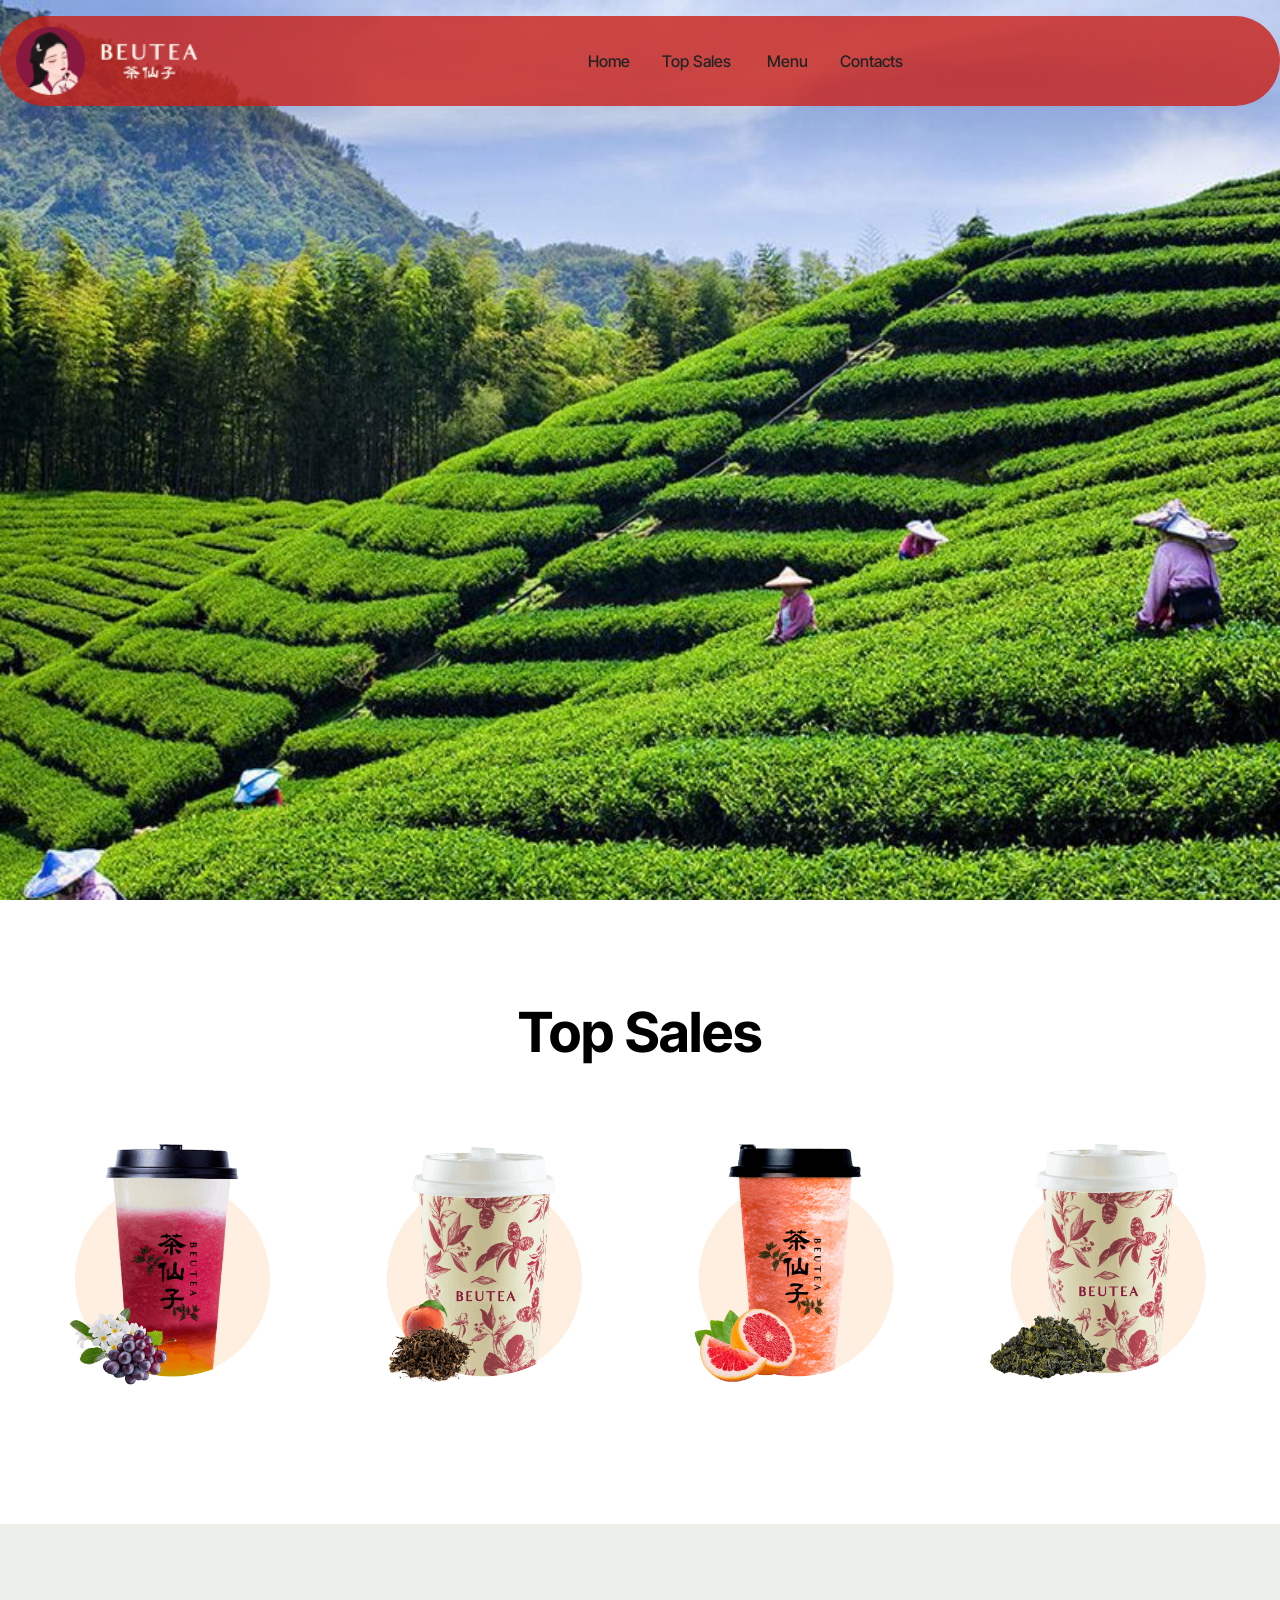
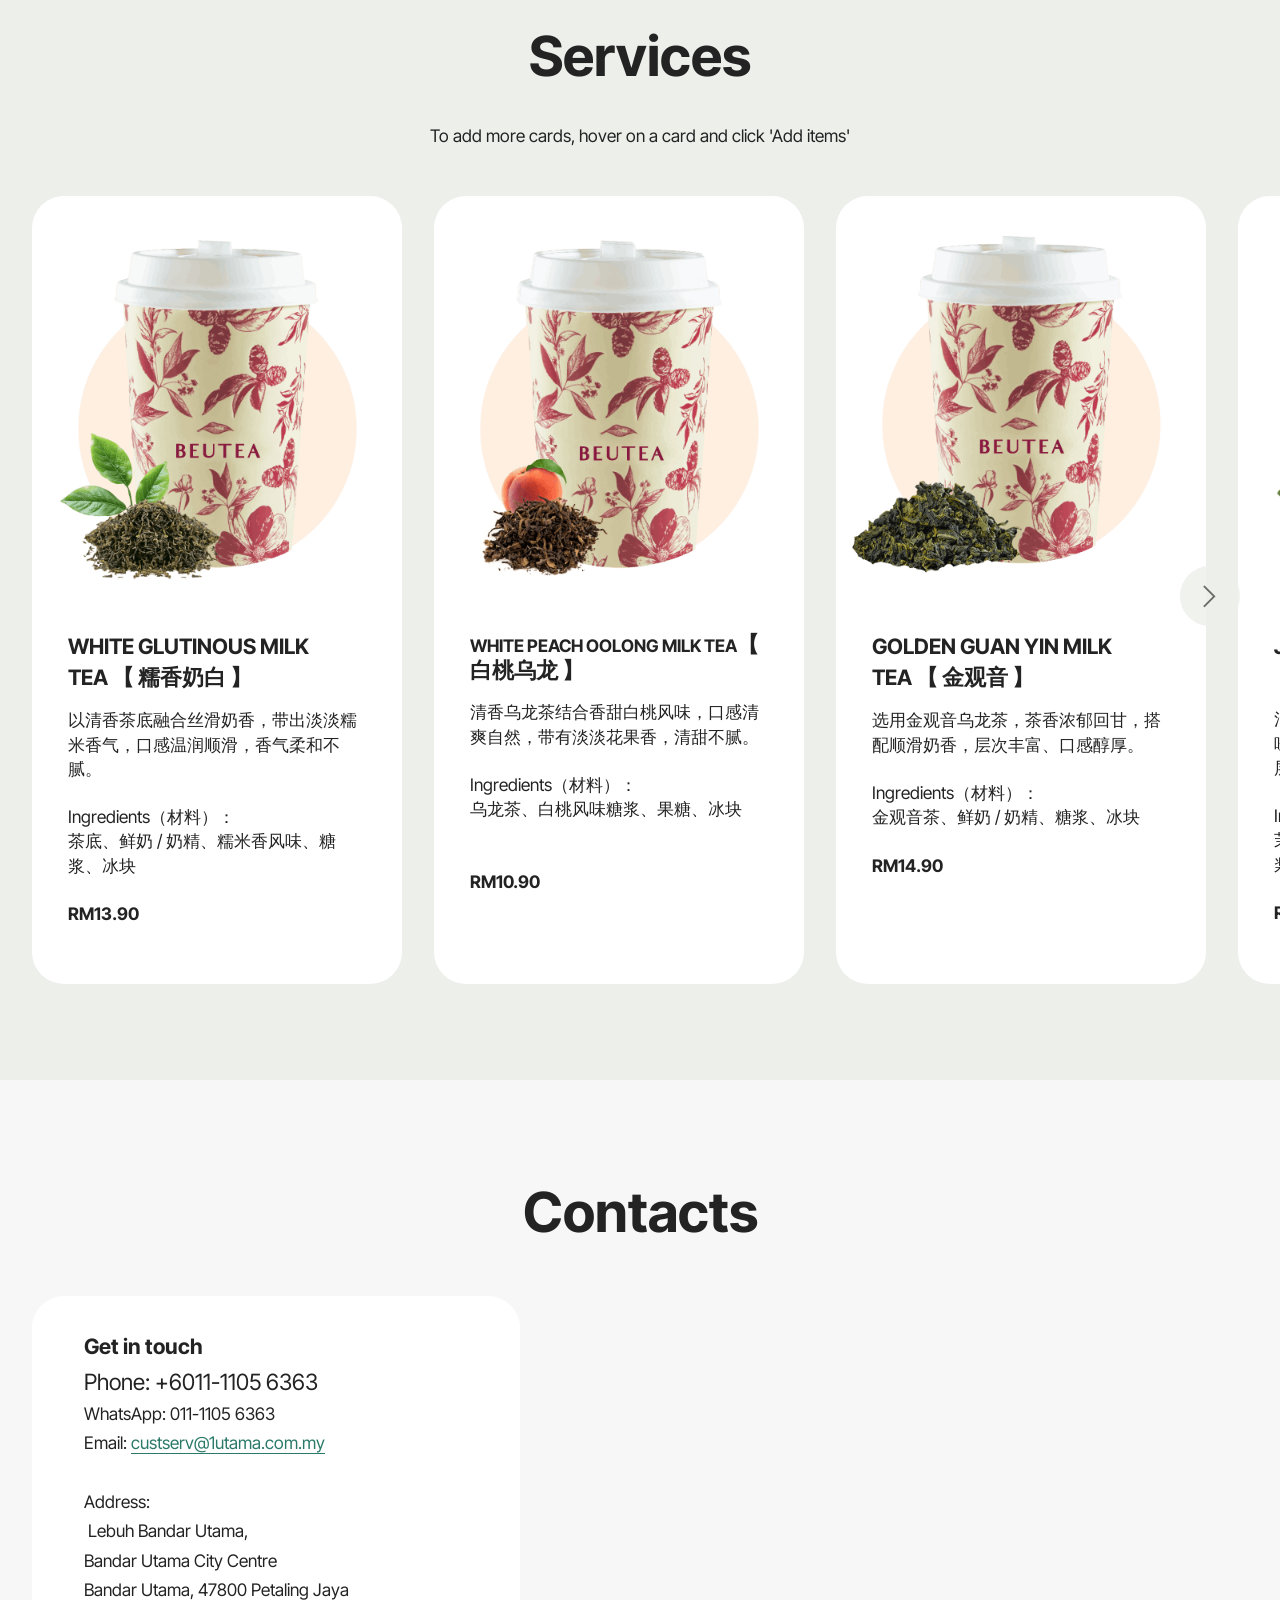
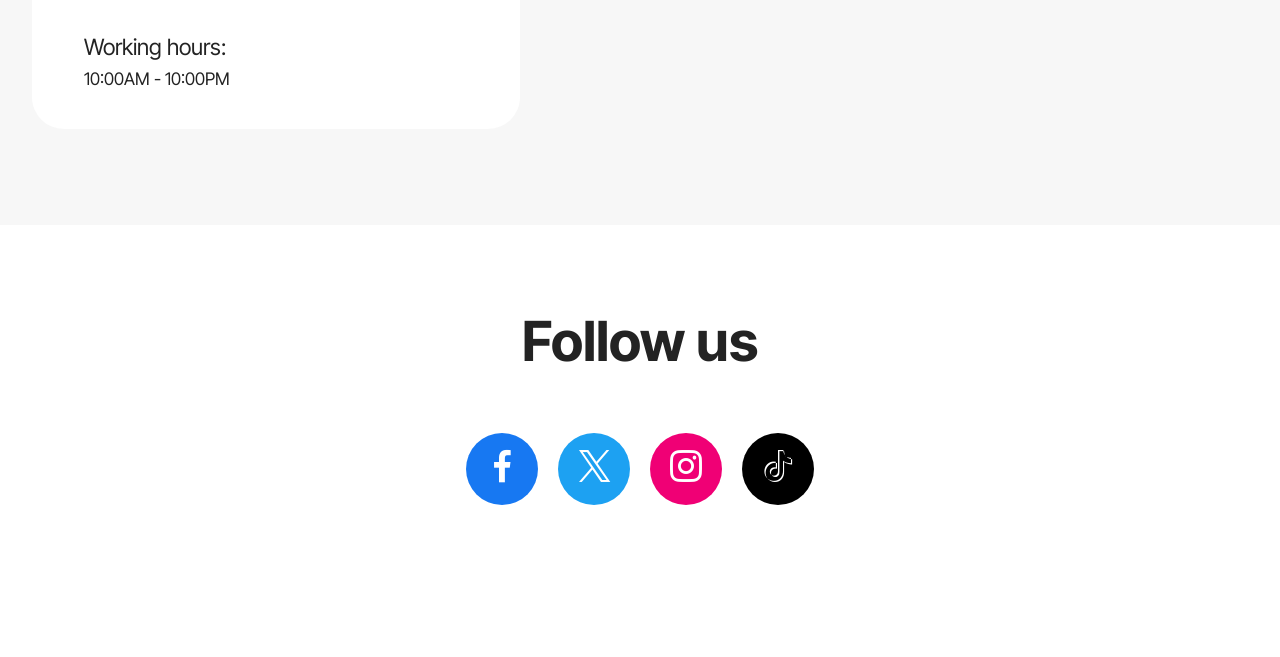
==== index.html @ f2d009b9 "create github pages" ====
<!DOCTYPE html>
<html  >
<head>
  <!-- Site made with Mobirise Website Builder v6.1.12, https://mobirise.com -->
  <meta charset="UTF-8">
  <meta http-equiv="X-UA-Compatible" content="IE=edge">
  <meta name="generator" content="Mobirise v6.1.12, mobirise.com">
  <meta name="viewport" content="width=device-width, initial-scale=1, minimum-scale=1">
  <link rel="shortcut icon" href="assets/images/beutea20logo-137x52.png" type="image/x-icon">
  <meta name="description" content="">
  
  
  <title>Beutea</title>
  <link rel="stylesheet" href="assets/web/assets/mobirise-icons2/mobirise2.css">
  <link rel="stylesheet" href="assets/bootstrap/css/bootstrap.min.css">
  <link rel="stylesheet" href="assets/parallax/jarallax.css">
  <link rel="stylesheet" href="assets/animatecss/animate.css">
  <link rel="stylesheet" href="assets/dropdown/css/style.css">
  <link rel="stylesheet" href="assets/socicon/css/styles.css">
  <link rel="stylesheet" href="assets/theme/css/style.css">
  <link rel="preload" href="https://fonts.googleapis.com/css?family=Inter+Tight:100,200,300,400,500,600,700,800,900,100i,200i,300i,400i,500i,600i,700i,800i,900i&display=swap" as="style" onload="this.onload=null;this.rel='stylesheet'">
  <noscript><link rel="stylesheet" href="https://fonts.googleapis.com/css?family=Inter+Tight:100,200,300,400,500,600,700,800,900,100i,200i,300i,400i,500i,600i,700i,800i,900i&display=swap"></noscript>
  <link rel="preload" as="style" href="assets/mobirise/css/mbr-additional.css?v=vAExDj"><link rel="stylesheet" href="assets/mobirise/css/mbr-additional.css?v=vAExDj" type="text/css">

  
  
  
</head>
<body>
  
  <section data-bs-version="5.1" class="menu menu5 cid-vfYMBP2jni" once="menu" id="menu05-1t">
	

	<nav class="navbar navbar-dropdown navbar-fixed-top navbar-expand-lg">
		<div class="container">
			<div class="navbar-brand">
				<span class="navbar-logo">
					<a href="https://mobiri.se">
						<img src="assets/images/beutea20logo-137x52.png" alt="Mobirise Website Builder" style="height: 4.3rem;">
					</a>
				</span>
				
			</div>
			<button class="navbar-toggler" type="button" data-toggle="collapse" data-bs-toggle="collapse" data-target="#navbarSupportedContent" data-bs-target="#navbarSupportedContent" aria-controls="navbarNavAltMarkup" aria-expanded="false" aria-label="Toggle navigation">
				<div class="hamburger">
					<span></span>
					<span></span>
					<span></span>
					<span></span>
				</div>
			</button>
			<div class="collapse navbar-collapse" id="navbarSupportedContent">
				<ul class="navbar-nav nav-dropdown nav-right" data-app-modern-menu="true"><li class="nav-item">
						<a class="nav-link link text-black text-primary display-4" href="index.html#header17-1u">Home</a>
					</li><li class="nav-item"><a class="nav-link link text-black text-primary display-4" href="index.html#gallery03-1x">Top Sales&nbsp;</a></li>
					<li class="nav-item">
						<a class="nav-link link text-black text-primary display-4" href="index.html#features017-20" aria-expanded="false">Menu<br></a>
					</li>
					<li class="nav-item">
						<a class="nav-link link text-black text-primary display-4" href="index.html#contacts02-9">Contacts</a>
					</li></ul>
				
			</div>
		</div>
	</nav>
</section>

<section data-bs-version="5.1" class="header16 cid-vfYNf7Mn2H mbr-fullscreen mbr-parallax-background" id="header17-1u">
  
  
  <div class="container-fluid">
    <div class="row">
      <div class="content-wrap col-12 col-md-12">
        
        
        
        
      </div>
    </div>
  </div>
</section>

<section data-bs-version="5.1" class="gallery3 cid-vfZ99VU3E0" id="gallery03-1x">
    
    
    <div class="container-fluid">
      <div class="row justify-content-center">
        <div class="col-12 content-head">
          <div class="mbr-section-head mb-5">
            <h4 class="mbr-section-title mbr-fonts-style align-center mb-0 display-2">
              <strong>Top Sales</strong></h4>
            
          </div>
        </div>
      </div>
      <div class="row">
        <div class="item features-image col-12 col-md-6 col-lg-3">
          <div class="item-wrapper">
            <div class="item-img">
              <img src="assets/images/buetea20e88c89e88e89e891a1e89084-500x500.png" alt="Mobirise Website Builder" title="" data-slide-to="0" data-bs-slide-to="0">
            </div>
            
          </div>
        </div>
        <div class="item features-image col-12 col-md-6 col-lg-3">
          <div class="item-wrapper">
            <div class="item-img">
              <img src="assets/images/buetea20e799bde6a183e4b98ce9be99-500x500.png" alt="Mobirise Website Builder" title="" data-slide-to="1" data-bs-slide-to="1">
            </div>
            
          </div>
        </div>
        <div class="item features-image col-12 col-md-6 col-lg-3">
          <div class="item-wrapper">
            <div class="item-img">
              <img src="assets/images/buetea20e4ba91e8beb9e7baa2e69f9a-500x500.png" alt="Mobirise Website Builder" title="" data-slide-to="2" data-bs-slide-to="2">
            </div>
            
          </div>
        </div>
        <div class="item features-image col-12 col-md-6 col-lg-3">
          <div class="item-wrapper">
            <div class="item-img">
              <img src="assets/images/buetea20e98791e8a782e99fb3-500x500.png" alt="Mobirise Website Builder" title="" data-slide-to="3" data-bs-slide-to="3">
            </div>
            
          </div>
        </div>
      </div>
    </div>
  </section>

<section data-bs-version="5.1" class="features017 mbr-embla cid-vfZcekiTgg" id="features017-20">
	
	
	<div class="position-relative">
		<div class="container-fluid">
			<div class="row justify-content-center">
				<div class="col-12 content-head">
					<div class="mbr-section-head mb-5">
						<h4 class="mbr-section-title mbr-fonts-style align-center mb-0 display-2">
							<strong>Services</strong>
						</h4>
						<h5 class="mbr-section-subtitle mbr-fonts-style align-center mb-0 mt-4 display-7">
							To add more cards, hover on a card and click 'Add items'
						</h5>
					</div>
				</div>
			</div>
		</div>

		<div class="embla" data-skip-snaps="true" data-align="center" data-contain-scroll="trimSnaps" data-auto-play-interval="5" data-draggable="true">
			<div class="embla__viewport container-fluid">
				<div class="embla__container">
					<div class="embla__slide slider-image item active" style="margin-left: 1rem; margin-right: 1rem;">
						<div class="slide-content">
							<div class="item-img">
								<div class="item-wrapper">
									<img src="assets/images/buetea20e7b3afe9a699e5a5b6e799bd-500x500.png" alt="Mobirise Website Builder" title="" data-slide-to="0" data-bs-slide-to="0">
								</div>
							</div>
							<div class="item-content">
								<h5 class="item-title mbr-fonts-style display-5"><strong>WHITE GLUTINOUS MILK TEA&nbsp;</strong><strong style="font-size: 1.4rem;">【 糯香奶白 】</strong></h5>
								
								<p class="mbr-text mbr-fonts-style mt-3 display-7">以清香茶底融合丝滑奶香，带出淡淡糯米香气，口感温润顺滑，香气柔和不腻。<br><br>Ingredients（材料）：<br>茶底、鲜奶 / 奶精、糯米香风味、糖浆、冰块<br><br><strong>RM13.90</strong></p>
							</div>

							
						</div>
					</div><div class="embla__slide slider-image item active" style="margin-left: 1rem; margin-right: 1rem;">
						<div class="slide-content">
							<div class="item-img">
								<div class="item-wrapper">
									<img src="assets/images/buetea20e799bde6a183e4b98ce9be99-500x500.png" alt="Mobirise Website Builder" title="" data-slide-to="1" data-bs-slide-to="1">
								</div>
							</div>
							<div class="item-content">
								<h5 class="item-title mbr-fonts-style display-7"><strong>WHITE PEACH OOLONG MILK TEA</strong><strong style="font-size: 1.4rem;">【 白桃乌龙 】</strong></h5>
								
								<p class="mbr-text mbr-fonts-style mt-3 display-7">清香乌龙茶结合香甜白桃风味，口感清爽自然，带有淡淡花果香，清甜不腻。<br><br>Ingredients（材料）：<br>乌龙茶、白桃风味糖浆、果糖、冰块<br><strong><br></strong><br><strong>RM10.90</strong></p>
							</div>

							
						</div>
					</div><div class="embla__slide slider-image item active" style="margin-left: 1rem; margin-right: 1rem;">
						<div class="slide-content">
							<div class="item-img">
								<div class="item-wrapper">
									<img src="assets/images/buetea20e98791e8a782e99fb3-500x500.png" alt="Mobirise Website Builder" title="" data-slide-to="2" data-bs-slide-to="2">
								</div>
							</div>
							<div class="item-content">
								<h5 class="item-title mbr-fonts-style display-5"><strong>GOLDEN GUAN YIN MILK TEA&nbsp;</strong><strong style="font-size: 1.4rem;">【 金观音 】</strong></h5>
								
								<p class="mbr-text mbr-fonts-style mt-3 display-7">选用金观音乌龙茶，茶香浓郁回甘，搭配顺滑奶香，层次丰富、口感醇厚。<br><br>Ingredients（材料）：<br>金观音茶、鲜奶 / 奶精、糖浆、冰块<br><br><strong>RM14.90</strong><br></p>
							</div>

							
						</div>
					</div>
					<div class="embla__slide slider-image item" style="margin-left: 1rem; margin-right: 1rem;">
						<div class="slide-content">
							<div class="item-img">
								<div class="item-wrapper">
									<img src="assets/images/buetea20e88c89e88e89e891a1e89084-500x500.png" alt="Mobirise Website Builder" title="" data-slide-to="3" data-bs-slide-to="3">
								</div>
							</div>
							<div class="item-content">
								<h5 class="item-title mbr-fonts-style display-5"><strong>JASMINE GRAPE TEA
</strong><div><strong>【 茉莉葡萄 】</strong></div></h5>
								
								<p class="mbr-text mbr-fonts-style mt-3 display-7">清香茉莉花茶为基底，融合鲜甜葡萄风味，花香与果香交织，口感清新多汁，层次轻盈。<br><br>Ingredients（材料）：<br>茉莉花茶、葡萄风味 / 葡萄果肉、糖浆、冰块<br><br><strong>RM17.90</strong></p>
							</div>
							
						</div>
					</div>
					<div class="embla__slide slider-image item" style="margin-left: 1rem; margin-right: 1rem;">
						<div class="slide-content">
							<div class="item-img">
								<div class="item-wrapper">
									<img src="assets/images/buetea20e4ba91e8beb9e7baa2e69f9a-500x500.png" alt="Mobirise Website Builder" title="" data-slide-to="4" data-bs-slide-to="4">
								</div>
							</div>
							<div class="item-content">
								<h5 class="item-title mbr-fonts-style display-5"><strong>FRESH GRAPEFRUIT TEA
</strong><div><strong>【 云边红柚 】</strong></div></h5>
								
								<p class="mbr-text mbr-fonts-style mt-3 display-7">以清爽茶底搭配微酸甘甜的红柚风味，带出自然果香与淡雅茶韵，清新解腻，口感轻盈。<br><br>Ingredients（材料）：<br>茶底、红柚果肉 / 红柚酱、糖浆、冰块<br><br><strong>RM15.90</strong></p>
							</div>
							
						</div>
					</div>
					<div class="embla__slide slider-image item" style="margin-left: 1rem; margin-right: 1rem;">
						<div class="slide-content">
							<div class="item-img">
								<div class="item-wrapper">
									<img src="assets/images/buetea20e6a3aee69e97e6a999e9a699-500x500.png" alt="Mobirise Website Builder" title="" data-slide-to="5" data-bs-slide-to="5">
								</div>
							</div>
							<div class="item-content">
								<h5 class="item-title mbr-fonts-style display-5"><strong>FRESH ORANGE TEA
</strong><div><strong>【 森林撜香 】</strong></div></h5>
								
								<p class="mbr-text mbr-fonts-style mt-3 display-7">清新茶底融入香甜橙子风味，散发自然果香，口感清爽明亮，如置身果香森林般轻快。<br><br>Ingredients（材料）：<br>茶底、橙子风味 / 橙汁、糖浆、冰块<br><br><strong>RM15.90</strong></p>
							</div>
							
						</div>
					</div>
					<div class="embla__slide slider-image item" style="margin-left: 1rem; margin-right: 1rem;">
						<div class="slide-content">
							<div class="item-img">
								<div class="item-wrapper">
									<img src="assets/images/buetea20e88a9de88a9de8a5bfe7939c-500x500.png" alt="Mobirise Website Builder" title="" data-slide-to="6" data-bs-slide-to="6">
								</div>
							</div>
							<div class="item-content">
								<h5 class="item-title mbr-fonts-style display-5"><strong>FRESH WATERMELON TEA
</strong><div><strong>【 芝芝西瓜 】</strong></div></h5>
								
								<p class="mbr-text mbr-fonts-style mt-3 display-7">清甜西瓜果香融合绵密芝士奶盖，咸甜交织，清爽中带丝滑，层次丰富不腻。<br><br>Ingredients（材料）：<br>西瓜果汁、芝士奶盖、糖浆、冰块<br><br><strong>RM15.90</strong></p>
							</div>
							
						</div>
					</div>
					<div class="embla__slide slider-image item" style="margin-left: 1rem; margin-right: 1rem;">
						<div class="slide-content">
							<div class="item-img">
								<div class="item-wrapper">
									<img src="assets/images/buetea20e99baae4b990e88a92e88a92-500x500.png" alt="Mobirise Website Builder" title="" data-slide-to="7" data-bs-slide-to="7">
								</div>
							</div>
							<div class="item-content">
								<h5 class="item-title mbr-fonts-style display-5"><strong>FRESH MANGO MILKSHAKE
</strong><div><strong>【 雪乐芒芒 】</strong></div></h5>
								
								<p class="mbr-text mbr-fonts-style mt-3 display-7">香甜芒果风味搭配细腻冰沙口感，清凉顺滑，带来如雪般轻盈的夏日体验。<br><br>Ingredients（材料）：<br>芒果果泥 / 果汁、冰沙、糖浆<br><br><strong>RM17.90</strong></p>
							</div>
							
						</div>
					</div><div class="embla__slide slider-image item" style="margin-left: 1rem; margin-right: 1rem;">
						<div class="slide-content">
							<div class="item-img">
								<div class="item-wrapper">
									<img src="assets/images/buetea20e88ab1e69e9ce5b1b1efbc88700mlefbc89-500x500.png" alt="Mobirise Website Builder" title="" data-slide-to="8" data-bs-slide-to="8">
								</div>
							</div>
							<div class="item-content">
								<h5 class="item-title mbr-fonts-style display-5"><div><strong>FRESH TROPICAL FRUIT TEA (700ml)</strong></div><div><strong style="font-size: 1.4rem;">【 花果山 (700ml) 】</strong></div></h5>
								
								<p class="mbr-text mbr-fonts-style mt-3 display-7">多种热带水果风味融合，酸甜清爽，果香层层绽放，大杯更满足。<br><br>Ingredients（材料）：<br>综合水果（如橙、凤梨、百香果等）、茶底、糖浆、冰块<br><strong><br>RM16.90</strong></p>
							</div>
							
						</div>
					</div>
					<div class="embla__slide slider-image item" style="margin-left: 1rem; margin-right: 1rem;">
						<div class="slide-content">
							<div class="item-img">
								<div class="item-wrapper">
									<img src="assets/images/buetea20e6b885e7b3a5-500x500.png" alt="Mobirise Website Builder" title="" data-slide-to="9" data-bs-slide-to="9">
								</div>
							</div>
							<div class="item-content">
								<h5 class="item-title mbr-fonts-style display-5"><strong>GLUTINOUS OOLONG COLD BREW
</strong><div><strong>【 清糯 】</strong></div></h5>
								
								<p class="mbr-text mbr-fonts-style mt-3 display-7">淡雅茶香融合柔和糯米香气，口感清爽顺口，温润不腻，简单却耐喝。<br><br>Ingredients（材料）：<br>茶底、糯米香风味、糖浆、冰块<br><br><strong>RM15.90</strong></p>
							</div>
							
						</div>
					</div>
					<div class="embla__slide slider-image item" style="margin-left: 1rem; margin-right: 1rem;">
					<div class="slide-content">
						<div class="item-img">
							<div class="item-wrapper">
								<img src="assets/images/buetea20e98791e8a782e99fb3e88a9de5a3abe5a5b6e79b96-500x500.png" alt="Mobirise Website Builder" title="" data-slide-to="10" data-bs-slide-to="10">
							</div>
						</div>
						<div class="item-content">
							<h5 class="item-title mbr-fonts-style display-5"><strong>GOLDEN GUAN YIN TEA TEA MACCHIATO
</strong><div><strong>【 金观音芝士奶盖 】</strong></div></h5>
							
							<p class="mbr-text mbr-fonts-style mt-3 display-7">金观音茶底散发花香回甘，搭配绵密芝士奶盖，咸香与茶香平衡，层次丰富。<br><br>Ingredients（材料）：<br>金观音茶、芝士奶盖、糖浆、冰块<br><br><strong>RM15.90</strong></p>
						</div>
						
					</div>
					</div><div class="embla__slide slider-image item" style="margin-left: 1rem; margin-right: 1rem;">
					<div class="slide-content">
						<div class="item-img">
							<div class="item-wrapper">
								<img src="assets/images/buetea20e799bde6a183e9a699e88a9de5a3abe5a5b6e79b96-500x500.png" alt="Mobirise Website Builder" title="" data-slide-to="11" data-bs-slide-to="11">
							</div>
						</div>
						<div class="item-content">
							<h5 class="item-title mbr-fonts-style display-5"><strong>WHITE PEACH TEA TEA MACCHIATO
</strong><div><strong>【 白挑香芝士奶盖 】</strong></div></h5>
							
							<p class="mbr-text mbr-fonts-style mt-3 display-7">清新白桃果香结合顺滑茶底，顶部覆上浓郁芝士奶盖，甜中带咸，口感细腻。<br><br>Ingredients（材料）：<br>白桃风味、茶底、芝士奶盖、糖浆、冰块<br><br><strong>RM15.90</strong></p>
						</div>
						
					</div>
					</div>
				</div>
			</div>
			<button class="embla__button embla__button--prev">
				<span class="mobi-mbri mobi-mbri-arrow-prev mbr-iconfont" aria-hidden="true"></span>
				<span class="sr-only visually-hidden visually-hidden visually-hidden">Previous</span>
			</button>
			<button class="embla__button embla__button--next">
				<span class="mobi-mbri mobi-mbri-arrow-next mbr-iconfont" aria-hidden="true"></span>
				<span class="sr-only visually-hidden visually-hidden visually-hidden">Next</span>
			</button>
		</div>
	</div>
</section>

<section data-bs-version="5.1" class="contacts2 map1 cid-tLdYHD757A" id="contacts02-9">

    

    
    <div class="container">
        <div class="mbr-section-head mb-5">
            <h3 class="mbr-section-title mbr-fonts-style align-center mb-0 display-2">
                <strong>Contacts</strong>
            </h3>
            
        </div>
        <div class="row justify-content-center mt-4">
            <div class="card col-12 col-md-5">
                <div class="card-wrapper">
                    <div class="text-wrapper">
                        <h5 class="cardTitle mbr-fonts-style mb-2 display-5">
                        <strong>Get in touch</strong></h5>
                    <ul class="list mbr-fonts-style display-7">
                        <li class="mbr-text item-wrap"><span style="font-size: 1.4rem;">Phone: +6011-1105 6363</span><br></li>
                        <li class="mbr-text item-wrap">WhatsApp: 011-1105 6363</li>
                        <li class="mbr-text item-wrap">Email: <a href="mailto:info@site.com" class="text-primary">custserv@1utama.com.my</a></li><li class="mbr-text item-wrap"><br></li>
                        <li class="mbr-text item-wrap">Address: </li><li class="mbr-text item-wrap">&nbsp;Lebuh Bandar Utama,
</li><li class="mbr-text item-wrap">Bandar Utama City Centre
</li><li class="mbr-text item-wrap">Bandar Utama, 47800 Petaling Jaya</li><li class="mbr-text item-wrap"><br></li><li class="mbr-text item-wrap"><span style="font-size: 1.4rem;">Working hours:</span><br></li><li class="mbr-text item-wrap">10:00AM - 10:00PM</li>
                    </ul>
                    </div>
                </div>
            </div>
            <div class="map-wrapper col-12 col-md-7">
                <div class="google-map"><iframe frameborder="0" style="border:0" src="https://www.google.com/maps/embed?pb=!1m18!1m12!1m3!1d3983.7924460059235!2d101.61183947727665!3d3.1493851886421265!2m3!1f0!2f0!3f0!3m2!1i1024!2i768!4f13.1!3m3!1m2!1s0x31cc4ed29f2fe42f%3A0xfd81eb3a4d9eb904!2s1%20Utama%20Shopping%20Centre!5e0!3m2!1sen!2smy!4v1775458931652!5m2!1sen!2smy" allowfullscreen=""></iframe></div>
            </div>
        </div>
    </div>
</section>

<section data-bs-version="5.1" class="social4 cid-vfZz7rwe13" id="social04-22">
    
    
    

    <div class="container">
        <div class="media-container-row">
            <div class="col-12">
                <h3 class="mbr-section-title align-center mb-5 mbr-fonts-style display-2">
                    <strong>Follow us</strong>
                </h3>
                <div class="social-list align-center">
                    <a class="iconfont-wrapper bg-facebook m-2 " target="_blank" href="https://mobiri.se">
                        <span class="socicon-facebook socicon"></span>
                    </a>
                    <a class="iconfont-wrapper bg-twitter m-2" href="https://mobiri.se" target="_blank">
                        <span class="socicon-twitter socicon"></span>
                    </a>
                    <a class="iconfont-wrapper bg-instagram m-2" href="https://mobiri.se" target="_blank">
                        <span class="socicon-instagram socicon"></span>
                    </a>
                    
                    
                    
                    
                    
                    <a class="iconfont-wrapper bg-tiktok m-2" href="https://mobiri.se" target="_blank">
                        <span class="socicon-tiktok socicon"></span>
                    </a>
                    
                    
                </div>
            </div>
        </div>
    </div>
</section><section class="display-7" style="padding: 0;align-items: center;justify-content: center;flex-wrap: wrap;    align-content: center;display: flex;position: relative;height: 4rem;"><a href="https://mobiri.se/4654943" style="flex: 1 1;height: 4rem;position: absolute;width: 100%;z-index: 1;"><img alt="" style="height: 4rem;" src="[data-uri]"></a><p style="margin: 0;text-align: center;" class="display-7">&#8204;</p><a style="z-index:1" href="https://mobirise.com"> Website Software</a></section><script src="assets/bootstrap/js/bootstrap.bundle.min.js"></script>  <script src="assets/parallax/jarallax.js"></script>  <script src="assets/smoothscroll/smooth-scroll.js"></script>  <script src="assets/ytplayer/index.js"></script>  <script src="assets/dropdown/js/navbar-dropdown.js"></script>  <script src="assets/embla/embla.min.js"></script>  <script src="assets/embla/script.js"></script>  <script src="assets/theme/js/script.js"></script>  
  
  
 <div id="scrollToTop" class="scrollToTop mbr-arrow-up"><a style="text-align: center;"><i class="mbr-arrow-up-icon mbr-arrow-up-icon-cm cm-icon cm-icon-smallarrow-up"></i></a></div>
    <input name="animation" type="hidden">
  </body>
</html>
---- assets/web/assets/mobirise-icons2/mobirise2.css ----
@font-face {
  font-family: 'Moririse2';
  font-display: swap;
  src:  url('mobirise2.eot?f2bix4');
  src:  url('mobirise2.eot?f2bix4#iefix') format('embedded-opentype'),
    url('mobirise2.woff2?f2bix4') format('woff2'),
    url('mobirise2.woff?f2bix4') format('woff'),
    url('mobirise2.ttf?f2bix4') format('truetype'),
    url('mobirise2.svg?f2bix4#mobirise2') format('svg');
  font-weight: normal;
  font-style: normal;
}

[class^="mobi-"], [class*=" mobi-"] {
  /* use !important to prevent issues with browser extensions that change fonts */
  font-family: 'Moririse2' !important;
  speak: none;
  font-style: normal;
  font-weight: normal;
  font-variant: normal;
  text-transform: none;
  line-height: 1;

  /* Better Font Rendering =========== */
  -webkit-font-smoothing: antialiased;
  -moz-osx-font-smoothing: grayscale;
}

.mobi-mbri-add-submenu:before {
  content: "\e900";
}
.mobi-mbri-alert:before {
  content: "\e901";
}
.mobi-mbri-align-center:before {
  content: "\e902";
}
.mobi-mbri-align-justify:before {
  content: "\e903";
}
.mobi-mbri-align-left:before {
  content: "\e904";
}
.mobi-mbri-align-right:before {
  content: "\e905";
}
.mobi-mbri-android:before {
  content: "\e906";
}
.mobi-mbri-apple:before {
  content: "\e907";
}
.mobi-mbri-arrow-down:before {
  content: "\e908";
}
.mobi-mbri-arrow-next:before {
  content: "\e909";
}
.mobi-mbri-arrow-prev:before {
  content: "\e90a";
}
.mobi-mbri-arrow-up:before {
  content: "\e90b";
}
.mobi-mbri-bold:before {
  content: "\e90c";
}
.mobi-mbri-bookmark:before {
  content: "\e90d";
}
.mobi-mbri-bootstrap:before {
  content: "\e90e";
}
.mobi-mbri-briefcase:before {
  content: "\e90f";
}
.mobi-mbri-browse:before {
  content: "\e910";
}
.mobi-mbri-bulleted-list:before {
  content: "\e911";
}
.mobi-mbri-calendar:before {
  content: "\e912";
}
.mobi-mbri-camera:before {
  content: "\e913";
}
.mobi-mbri-cart-add:before {
  content: "\e914";
}
.mobi-mbri-cart-full:before {
  content: "\e915";
}
.mobi-mbri-cash:before {
  content: "\e916";
}
.mobi-mbri-change-style:before {
  content: "\e917";
}
.mobi-mbri-chat:before {
  content: "\e918";
}
.mobi-mbri-clock:before {
  content: "\e919";
}
.mobi-mbri-close:before {
  content: "\e91a";
}
.mobi-mbri-cloud:before {
  content: "\e91b";
}
.mobi-mbri-code:before {
  content: "\e91c";
}
.mobi-mbri-contact-form:before {
  content: "\e91d";
}
.mobi-mbri-credit-card:before {
  content: "\e91e";
}
.mobi-mbri-cursor-click:before {
  content: "\e91f";
}
.mobi-mbri-cust-feedback:before {
  content: "\e920";
}
.mobi-mbri-database:before {
  content: "\e921";
}
.mobi-mbri-delivery:before {
  content: "\e922";
}
.mobi-mbri-desktop:before {
  content: "\e923";
}
.mobi-mbri-devices:before {
  content: "\e924";
}
.mobi-mbri-down:before {
  content: "\e925";
}
.mobi-mbri-download-2:before {
  content: "\e926";
}
.mobi-mbri-download:before {
  content: "\e927";
}
.mobi-mbri-drag-n-drop-2:before {
  content: "\e928";
}
.mobi-mbri-drag-n-drop:before {
  content: "\e929";
}
.mobi-mbri-edit-2:before {
  content: "\e92a";
}
.mobi-mbri-edit:before {
  content: "\e92b";
}
.mobi-mbri-error:before {
  content: "\e92c";
}
.mobi-mbri-extension:before {
  content: "\e92d";
}
.mobi-mbri-features:before {
  content: "\e92e";
}
.mobi-mbri-file:before {
  content: "\e92f";
}
.mobi-mbri-flag:before {
  content: "\e930";
}
.mobi-mbri-folder:before {
  content: "\e931";
}
.mobi-mbri-gift:before {
  content: "\e932";
}
.mobi-mbri-github:before {
  content: "\e933";
}
.mobi-mbri-globe-2:before {
  content: "\e934";
}
.mobi-mbri-globe:before {
  content: "\e935";
}
.mobi-mbri-growing-chart:before {
  content: "\e936";
}
.mobi-mbri-hearth:before {
  content: "\e937";
}
.mobi-mbri-help:before {
  content: "\e938";
}
.mobi-mbri-home:before {
  content: "\e939";
}
.mobi-mbri-hot-cup:before {
  content: "\e93a";
}
.mobi-mbri-idea:before {
  content: "\e93b";
}
.mobi-mbri-image-gallery:before {
  content: "\e93c";
}
.mobi-mbri-image-slider:before {
  content: "\e93d";
}
.mobi-mbri-info:before {
  content: "\e93e";
}
.mobi-mbri-italic:before {
  content: "\e93f";
}
.mobi-mbri-key:before {
  content: "\e940";
}
.mobi-mbri-laptop:before {
  content: "\e941";
}
.mobi-mbri-layers:before {
  content: "\e942";
}
.mobi-mbri-left-right:before {
  content: "\e943";
}
.mobi-mbri-left:before {
  content: "\e944";
}
.mobi-mbri-letter:before {
  content: "\e945";
}
.mobi-mbri-like:before {
  content: "\e946";
}
.mobi-mbri-link:before {
  content: "\e947";
}
.mobi-mbri-lock:before {
  content: "\e948";
}
.mobi-mbri-login:before {
  content: "\e949";
}
.mobi-mbri-logout:before {
  content: "\e94a";
}
.mobi-mbri-magic-stick:before {
  content: "\e94b";
}
.mobi-mbri-map-pin:before {
  content: "\e94c";
}
.mobi-mbri-menu:before {
  content: "\e94d";
}
.mobi-mbri-mobile-2:before {
  content: "\e94e";
}
.mobi-mbri-mobile-horizontal:before {
  content: "\e94f";
}
.mobi-mbri-mobile:before {
  content: "\e950";
}
.mobi-mbri-mobirise:before {
  content: "\e951";
}
.mobi-mbri-more-horizontal:before {
  content: "\e952";
}
.mobi-mbri-more-vertical:before {
  content: "\e953";
}
.mobi-mbri-music:before {
  content: "\e954";
}
.mobi-mbri-new-file:before {
  content: "\e955";
}
.mobi-mbri-numbered-list:before {
  content: "\e956";
}
.mobi-mbri-opened-folder:before {
  content: "\e957";
}
.mobi-mbri-pages:before {
  content: "\e958";
}
.mobi-mbri-paper-plane:before {
  content: "\e959";
}
.mobi-mbri-paperclip:before {
  content: "\e95a";
}
.mobi-mbri-phone:before {
  content: "\e95b";
}
.mobi-mbri-photo:before {
  content: "\e95c";
}
.mobi-mbri-photos:before {
  content: "\e95d";
}
.mobi-mbri-pin:before {
  content: "\e95e";
}
.mobi-mbri-play:before {
  content: "\e95f";
}
.mobi-mbri-plus:before {
  content: "\e960";
}
.mobi-mbri-preview:before {
  content: "\e961";
}
.mobi-mbri-print:before {
  content: "\e962";
}
.mobi-mbri-protect:before {
  content: "\e963";
}
.mobi-mbri-question:before {
  content: "\e964";
}
.mobi-mbri-quote-left:before {
  content: "\e965";
}
.mobi-mbri-quote-right:before {
  content: "\e966";
}
.mobi-mbri-redo:before {
  content: "\e967";
}
.mobi-mbri-refresh:before {
  content: "\e968";
}
.mobi-mbri-responsive-2:before {
  content: "\e969";
}
.mobi-mbri-responsive:before {
  content: "\e96a";
}
.mobi-mbri-right:before {
  content: "\e96b";
}
.mobi-mbri-rocket:before {
  content: "\e96c";
}
.mobi-mbri-sad-face:before {
  content: "\e96d";
}
.mobi-mbri-sale:before {
  content: "\e96e";
}
.mobi-mbri-save:before {
  content: "\e96f";
}
.mobi-mbri-search:before {
  content: "\e970";
}
.mobi-mbri-setting-2:before {
  content: "\e971";
}
.mobi-mbri-setting-3:before {
  content: "\e972";
}
.mobi-mbri-setting:before {
  content: "\e973";
}
.mobi-mbri-share:before {
  content: "\e974";
}
.mobi-mbri-shopping-bag:before {
  content: "\e975";
}
.mobi-mbri-shopping-basket:before {
  content: "\e976";
}
.mobi-mbri-shopping-cart:before {
  content: "\e977";
}
.mobi-mbri-sites:before {
  content: "\e978";
}
.mobi-mbri-smile-face:before {
  content: "\e979";
}
.mobi-mbri-speed:before {
  content: "\e97a";
}
.mobi-mbri-star:before {
  content: "\e97b";
}
.mobi-mbri-success:before {
  content: "\e97c";
}
.mobi-mbri-sun:before {
  content: "\e97d";
}
.mobi-mbri-sun2:before {
  content: "\e97e";
}
.mobi-mbri-tablet-vertical:before {
  content: "\e97f";
}
.mobi-mbri-tablet:before {
  content: "\e980";
}
.mobi-mbri-target:before {
  content: "\e981";
}
.mobi-mbri-timer:before {
  content: "\e982";
}
.mobi-mbri-to-ftp:before {
  content: "\e983";
}
.mobi-mbri-to-local-drive:before {
  content: "\e984";
}
.mobi-mbri-touch-swipe:before {
  content: "\e985";
}
.mobi-mbri-touch:before {
  content: "\e986";
}
.mobi-mbri-trash:before {
  content: "\e987";
}
.mobi-mbri-underline:before {
  content: "\e988";
}
.mobi-mbri-undo:before {
  content: "\e989";
}
.mobi-mbri-unlink:before {
  content: "\e98a";
}
.mobi-mbri-unlock:before {
  content: "\e98b";
}
.mobi-mbri-up-down:before {
  content: "\e98c";
}
.mobi-mbri-up:before {
  content: "\e98d";
}
.mobi-mbri-update:before {
  content: "\e98e";
}
.mobi-mbri-upload-2:before {
  content: "\e98f";
}
.mobi-mbri-upload:before {
  content: "\e990";
}
.mobi-mbri-user-2:before {
  content: "\e991";
}
.mobi-mbri-user:before {
  content: "\e992";
}
.mobi-mbri-users:before {
  content: "\e993";
}
.mobi-mbri-video-play:before {
  content: "\e994";
}
.mobi-mbri-video:before {
  content: "\e995";
}
.mobi-mbri-watch:before {
  content: "\e996";
}
.mobi-mbri-website-theme-2:before {
  content: "\e997";
}
.mobi-mbri-website-theme:before {
  content: "\e998";
}
.mobi-mbri-wifi:before {
  content: "\e999";
}
.mobi-mbri-windows:before {
  content: "\e99a";
}
.mobi-mbri-zoom-in:before {
  content: "\e99b";
}
.mobi-mbri-zoom-out:before {
  content: "\e99c";
}
---- assets/parallax/jarallax.css ----
.jarallax {
    position: relative;
    z-index: 0;
}
.jarallax > .jarallax-img {
    position: absolute;
    object-fit: cover;
    /* support for plugin https://github.com/bfred-it/object-fit-images */
    font-family: 'object-fit: cover;';
    top: 0;
    left: 0;
    width: 100%;
    height: 100%;
    z-index: -1;
}
---- assets/dropdown/css/style.css ----
.navbar-dropdown {
  left: 0;
  padding: 0;
  position: absolute;
  right: 0;
  top: 0;
  transition: all 0.45s ease;
  z-index: 1030;
  background: #282828; }
  .navbar-dropdown .navbar-logo {
    margin-right: 0.8rem;
    transition: margin 0.3s ease-in-out;
    vertical-align: middle; }
    .navbar-dropdown .navbar-logo img {
      height: 3.125rem;
      transition: all 0.3s ease-in-out; }
    .navbar-dropdown .navbar-logo.mbr-iconfont {
      font-size: 3.125rem;
      line-height: 3.125rem; }
  .navbar-dropdown .navbar-caption {
    font-weight: 700;
    white-space: normal;
    vertical-align: -4px;
    line-height: 3.125rem !important; }
    .navbar-dropdown .navbar-caption, .navbar-dropdown .navbar-caption:hover {
      color: inherit;
      text-decoration: none; }
  .navbar-dropdown .mbr-iconfont + .navbar-caption {
    vertical-align: -1px; }
  .navbar-dropdown.navbar-fixed-top {
    position: fixed; }
  .navbar-dropdown .navbar-brand span {
    vertical-align: -4px; }
  .navbar-dropdown.bg-color.transparent {
    background: none; }
  .navbar-dropdown.navbar-short .navbar-brand {
    padding: 0.625rem 0; }
    .navbar-dropdown.navbar-short .navbar-brand span {
      vertical-align: -1px; }
  .navbar-dropdown.navbar-short .navbar-caption {
    line-height: 2.375rem !important;
    vertical-align: -2px; }
  .navbar-dropdown.navbar-short .navbar-logo {
    margin-right: 0.5rem; }
    .navbar-dropdown.navbar-short .navbar-logo img {
      height: 2.375rem; }
    .navbar-dropdown.navbar-short .navbar-logo.mbr-iconfont {
      font-size: 2.375rem;
      line-height: 2.375rem; }
  .navbar-dropdown.navbar-short .mbr-table-cell {
    height: 3.625rem; }
  .navbar-dropdown .navbar-close {
    left: 0.6875rem;
    position: fixed;
    top: 0.75rem;
    z-index: 1000; }
  .navbar-dropdown .hamburger-icon {
    content: "";
    display: inline-block;
    vertical-align: middle;
    width: 16px;
    -webkit-box-shadow: 0 -6px 0 1px #282828,0 0 0 1px #282828,0 6px 0 1px #282828;
    -moz-box-shadow: 0 -6px 0 1px #282828,0 0 0 1px #282828,0 6px 0 1px #282828;
    box-shadow: 0 -6px 0 1px #282828,0 0 0 1px #282828,0 6px 0 1px #282828; }

.dropdown-menu .dropdown-toggle[data-toggle="dropdown-submenu"]::after {
  border-bottom: 0.35em solid transparent;
  border-left: 0.35em solid;
  border-right: 0;
  border-top: 0.35em solid transparent;
  margin-left: 0.3rem; }

.dropdown-menu .dropdown-item:focus {
  outline: 0; }

.nav-dropdown {
  font-size: 0.75rem;
  font-weight: 500;
  height: auto !important; }
  .nav-dropdown .nav-btn {
    padding-left: 1rem; }
  .nav-dropdown .link {
    margin: .667em 1.667em;
    font-weight: 500;
    padding: 0;
    transition: color .2s ease-in-out; }
    .nav-dropdown .link.dropdown-toggle {
      margin-right: 2.583em; }
      .nav-dropdown .link.dropdown-toggle::after {
        margin-left: .25rem;
        border-top: 0.35em solid;
        border-right: 0.35em solid transparent;
        border-left: 0.35em solid transparent;
        border-bottom: 0; }
      .nav-dropdown .link.dropdown-toggle[aria-expanded="true"] {
        margin: 0;
        padding: 0.667em 3.263em  0.667em 1.667em; }
  .nav-dropdown .link::after,
  .nav-dropdown .dropdown-item::after {
    color: inherit; }
  .nav-dropdown .btn {
    font-size: 0.75rem;
    font-weight: 700;
    letter-spacing: 0;
    margin-bottom: 0;
    padding-left: 1.25rem;
    padding-right: 1.25rem; }
  .nav-dropdown .dropdown-menu {
    border-radius: 0;
    border: 0;
    left: 0;
    margin: 0;
    padding-bottom: 1.25rem;
    padding-top: 1.25rem;
    position: relative; }
  .nav-dropdown .dropdown-submenu {
    margin-left: 0.125rem;
    top: 0; }
  .nav-dropdown .dropdown-item {
    font-weight: 500;
    line-height: 2;
    padding: 0.3846em 4.615em 0.3846em 1.5385em;
    position: relative;
    transition: color .2s ease-in-out, background-color .2s ease-in-out; }
    .nav-dropdown .dropdown-item::after {
      margin-top: -0.3077em;
      position: absolute;
      right: 1.1538em;
      top: 50%; }
    .nav-dropdown .dropdown-item:focus, .nav-dropdown .dropdown-item:hover {
      background: none; }

@media (max-width: 767px) {
  .nav-dropdown.navbar-toggleable-sm {
    bottom: 0;
    display: none;
    left: 0;
    overflow-x: hidden;
    position: fixed;
    top: 0;
    transform: translateX(-100%);
    -ms-transform: translateX(-100%);
    -webkit-transform: translateX(-100%);
    width: 18.75rem;
    z-index: 999; } }
.nav-dropdown.navbar-toggleable-xl {
  bottom: 0;
  display: none;
  left: 0;
  overflow-x: hidden;
  position: fixed;
  top: 0;
  transform: translateX(-100%);
  -ms-transform: translateX(-100%);
  -webkit-transform: translateX(-100%);
  width: 18.75rem;
  z-index: 999; }

.nav-dropdown-sm {
  display: block !important;
  overflow-x: hidden;
  overflow: auto;
  padding-top: 3.875rem; }
  .nav-dropdown-sm::after {
    content: "";
    display: block;
    height: 3rem;
    width: 100%; }
  .nav-dropdown-sm.collapse.in ~ .navbar-close {
    display: block !important; }
  .nav-dropdown-sm.collapsing, .nav-dropdown-sm.collapse.in {
    transform: translateX(0);
    -ms-transform: translateX(0);
    -webkit-transform: translateX(0);
    transition: all 0.25s ease-out;
    -webkit-transition: all 0.25s ease-out;
    background: #282828; }
  .nav-dropdown-sm.collapsing[aria-expanded="false"] {
    transform: translateX(-100%);
    -ms-transform: translateX(-100%);
    -webkit-transform: translateX(-100%); }
  .nav-dropdown-sm .nav-item {
    display: block;
    margin-left: 0 !important;
    padding-left: 0; }
  .nav-dropdown-sm .link,
  .nav-dropdown-sm .dropdown-item {
    border-top: 1px dotted rgba(255, 255, 255, 0.1);
    font-size: 0.8125rem;
    line-height: 1.6;
    margin: 0 !important;
    padding: 0.875rem 2.4rem 0.875rem 1.5625rem !important;
    position: relative;
    white-space: normal; }
    .nav-dropdown-sm .link:focus, .nav-dropdown-sm .link:hover,
    .nav-dropdown-sm .dropdown-item:focus,
    .nav-dropdown-sm .dropdown-item:hover {
      background: rgba(0, 0, 0, 0.2) !important;
      color: #c0a375; }
  .nav-dropdown-sm .nav-btn {
    position: relative;
    padding: 1.5625rem 1.5625rem 0 1.5625rem; }
    .nav-dropdown-sm .nav-btn::before {
      border-top: 1px dotted rgba(255, 255, 255, 0.1);
      content: "";
      left: 0;
      position: absolute;
      top: 0;
      width: 100%; }
    .nav-dropdown-sm .nav-btn + .nav-btn {
      padding-top: 0.625rem; }
      .nav-dropdown-sm .nav-btn + .nav-btn::before {
        display: none; }
  .nav-dropdown-sm .btn {
    padding: 0.625rem 0; }
  .nav-dropdown-sm .dropdown-toggle[data-toggle="dropdown-submenu"]::after {
    margin-left: .25rem;
    border-top: 0.35em solid;
    border-right: 0.35em solid transparent;
    border-left: 0.35em solid transparent;
    border-bottom: 0; }
  .nav-dropdown-sm .dropdown-toggle[data-toggle="dropdown-submenu"][aria-expanded="true"]::after {
    border-top: 0;
    border-right: 0.35em solid transparent;
    border-left: 0.35em solid transparent;
    border-bottom: 0.35em solid; }
  .nav-dropdown-sm .dropdown-menu {
    margin: 0;
    padding: 0;
    position: relative;
    top: 0;
    left: 0;
    width: 100%;
    border: 0;
    float: none;
    border-radius: 0;
    background: none; }
  .nav-dropdown-sm .dropdown-submenu {
    left: 100%;
    margin-left: 0.125rem;
    margin-top: -1.25rem;
    top: 0; }

.navbar-toggleable-sm .nav-dropdown .dropdown-menu {
  position: absolute; }

.navbar-toggleable-sm .nav-dropdown .dropdown-submenu {
  left: 100%;
  margin-left: 0.125rem;
  margin-top: -1.25rem;
  top: 0; }

.navbar-toggleable-sm.opened .nav-dropdown .dropdown-menu {
  position: relative; }

.navbar-toggleable-sm.opened .nav-dropdown .dropdown-submenu {
  left: 0;
  margin-left: 00rem;
  margin-top: 0rem;
  top: 0; }

.is-builder .nav-dropdown.collapsing {
  transition: none !important; }
---- assets/socicon/css/styles.css ----
@charset "UTF-8";

@font-face {
  font-family: 'Socicon';
  src:  url('../fonts/socicon.eot');
  src:  url('../fonts/socicon.eot?#iefix') format('embedded-opentype'),
    url('../fonts/socicon.woff2') format('woff2'),
    url('../fonts/socicon.ttf') format('truetype'),
    url('../fonts/socicon.woff') format('woff'),
    url('../fonts/socicon.svg#socicon') format('svg');
  font-weight: normal;
  font-style: normal;
  font-display: swap;
}

[data-icon]:before {
  font-family: "socicon" !important;
  content: attr(data-icon);
  font-style: normal !important;
  font-weight: normal !important;
  font-variant: normal !important;
  text-transform: none !important;
  speak: none;
  line-height: 1;
  -webkit-font-smoothing: antialiased;
  -moz-osx-font-smoothing: grayscale;
}

[class^="socicon-"], [class*=" socicon-"] {
  /* use !important to prevent issues with browser extensions that change fonts */
  font-family: 'Socicon' !important;
  speak: none;
  font-style: normal;
  font-weight: normal;
  font-variant: normal;
  text-transform: none;
  line-height: 1;

  /* Better Font Rendering =========== */
  -webkit-font-smoothing: antialiased;
  -moz-osx-font-smoothing: grayscale;
}

.socicon-500px:before {
  content: "\e000";
}
.socicon-8tracks:before {
  content: "\e001";
}
.socicon-airbnb:before {
  content: "\e002";
}
.socicon-alliance:before {
  content: "\e003";
}
.socicon-amazon:before {
  content: "\e004";
}
.socicon-amplement:before {
  content: "\e005";
}
.socicon-android:before {
  content: "\e006";
}
.socicon-angellist:before {
  content: "\e007";
}
.socicon-apple:before {
  content: "\e008";
}
.socicon-appnet:before {
  content: "\e009";
}
.socicon-baidu:before {
  content: "\e00a";
}
.socicon-bandcamp:before {
  content: "\e00b";
}
.socicon-battlenet:before {
  content: "\e00c";
}
.socicon-mixer:before {
  content: "\e00d";
}
.socicon-bebee:before {
  content: "\e00e";
}
.socicon-bebo:before {
  content: "\e00f";
}
.socicon-behance:before {
  content: "\e010";
}
.socicon-blizzard:before {
  content: "\e011";
}
.socicon-blogger:before {
  content: "\e012";
}
.socicon-buffer:before {
  content: "\e013";
}
.socicon-chrome:before {
  content: "\e014";
}
.socicon-coderwall:before {
  content: "\e015";
}
.socicon-curse:before {
  content: "\e016";
}
.socicon-dailymotion:before {
  content: "\e017";
}
.socicon-deezer:before {
  content: "\e018";
}
.socicon-delicious:before {
  content: "\e019";
}
.socicon-deviantart:before {
  content: "\e01a";
}
.socicon-diablo:before {
  content: "\e01b";
}
.socicon-digg:before {
  content: "\e01c";
}
.socicon-discord:before {
  content: "\e01d";
}
.socicon-disqus:before {
  content: "\e01e";
}
.socicon-douban:before {
  content: "\e01f";
}
.socicon-draugiem:before {
  content: "\e020";
}
.socicon-dribbble:before {
  content: "\e021";
}
.socicon-drupal:before {
  content: "\e022";
}
.socicon-ebay:before {
  content: "\e023";
}
.socicon-ello:before {
  content: "\e024";
}
.socicon-endomodo:before {
  content: "\e025";
}
.socicon-envato:before {
  content: "\e026";
}
.socicon-etsy:before {
  content: "\e027";
}
.socicon-facebook:before {
  content: "\e028";
}
.socicon-feedburner:before {
  content: "\e029";
}
.socicon-filmweb:before {
  content: "\e02a";
}
.socicon-firefox:before {
  content: "\e02b";
}
.socicon-flattr:before {
  content: "\e02c";
}
.socicon-flickr:before {
  content: "\e02d";
}
.socicon-formulr:before {
  content: "\e02e";
}
.socicon-forrst:before {
  content: "\e02f";
}
.socicon-foursquare:before {
  content: "\e030";
}
.socicon-friendfeed:before {
  content: "\e031";
}
.socicon-github:before {
  content: "\e032";
}
.socicon-goodreads:before {
  content: "\e033";
}
.socicon-google:before {
  content: "\e034";
}
.socicon-googlescholar:before {
  content: "\e035";
}
.socicon-googlegroups:before {
  content: "\e036";
}
.socicon-googlephotos:before {
  content: "\e037";
}
.socicon-googleplus:before {
  content: "\e038";
}
.socicon-grooveshark:before {
  content: "\e039";
}
.socicon-hackerrank:before {
  content: "\e03a";
}
.socicon-hearthstone:before {
  content: "\e03b";
}
.socicon-hellocoton:before {
  content: "\e03c";
}
.socicon-heroes:before {
  content: "\e03d";
}
.socicon-smashcast:before {
  content: "\e03e";
}
.socicon-horde:before {
  content: "\e03f";
}
.socicon-houzz:before {
  content: "\e040";
}
.socicon-icq:before {
  content: "\e041";
}
.socicon-identica:before {
  content: "\e042";
}
.socicon-imdb:before {
  content: "\e043";
}
.socicon-instagram:before {
  content: "\e044";
}
.socicon-issuu:before {
  content: "\e045";
}
.socicon-istock:before {
  content: "\e046";
}
.socicon-itunes:before {
  content: "\e047";
}
.socicon-keybase:before {
  content: "\e048";
}
.socicon-lanyrd:before {
  content: "\e049";
}
.socicon-lastfm:before {
  content: "\e04a";
}
.socicon-line:before {
  content: "\e04b";
}
.socicon-linkedin:before {
  content: "\e04c";
}
.socicon-livejournal:before {
  content: "\e04d";
}
.socicon-lyft:before {
  content: "\e04e";
}
.socicon-macos:before {
  content: "\e04f";
}
.socicon-mail:before {
  content: "\e050";
}
.socicon-medium:before {
  content: "\e051";
}
.socicon-meetup:before {
  content: "\e052";
}
.socicon-mixcloud:before {
  content: "\e053";
}
.socicon-modelmayhem:before {
  content: "\e054";
}
.socicon-mumble:before {
  content: "\e055";
}
.socicon-myspace:before {
  content: "\e056";
}
.socicon-newsvine:before {
  content: "\e057";
}
.socicon-nintendo:before {
  content: "\e058";
}
.socicon-npm:before {
  content: "\e059";
}
.socicon-odnoklassniki:before {
  content: "\e05a";
}
.socicon-openid:before {
  content: "\e05b";
}
.socicon-opera:before {
  content: "\e05c";
}
.socicon-outlook:before {
  content: "\e05d";
}
.socicon-overwatch:before {
  content: "\e05e";
}
.socicon-patreon:before {
  content: "\e05f";
}
.socicon-paypal:before {
  content: "\e060";
}
.socicon-periscope:before {
  content: "\e061";
}
.socicon-persona:before {
  content: "\e062";
}
.socicon-pinterest:before {
  content: "\e063";
}
.socicon-play:before {
  content: "\e064";
}
.socicon-player:before {
  content: "\e065";
}
.socicon-playstation:before {
  content: "\e066";
}
.socicon-pocket:before {
  content: "\e067";
}
.socicon-qq:before {
  content: "\e068";
}
.socicon-quora:before {
  content: "\e069";
}
.socicon-raidcall:before {
  content: "\e06a";
}
.socicon-ravelry:before {
  content: "\e06b";
}
.socicon-reddit:before {
  content: "\e06c";
}
.socicon-renren:before {
  content: "\e06d";
}
.socicon-researchgate:before {
  content: "\e06e";
}
.socicon-residentadvisor:before {
  content: "\e06f";
}
.socicon-reverbnation:before {
  content: "\e070";
}
.socicon-rss:before {
  content: "\e071";
}
.socicon-sharethis:before {
  content: "\e072";
}
.socicon-skype:before {
  content: "\e073";
}
.socicon-slideshare:before {
  content: "\e074";
}
.socicon-smugmug:before {
  content: "\e075";
}
.socicon-snapchat:before {
  content: "\e076";
}
.socicon-songkick:before {
  content: "\e077";
}
.socicon-soundcloud:before {
  content: "\e078";
}
.socicon-spotify:before {
  content: "\e079";
}
.socicon-stackexchange:before {
  content: "\e07a";
}
.socicon-stackoverflow:before {
  content: "\e07b";
}
.socicon-starcraft:before {
  content: "\e07c";
}
.socicon-stayfriends:before {
  content: "\e07d";
}
.socicon-steam:before {
  content: "\e07e";
}
.socicon-storehouse:before {
  content: "\e07f";
}
.socicon-strava:before {
  content: "\e080";
}
.socicon-streamjar:before {
  content: "\e081";
}
.socicon-stumbleupon:before {
  content: "\e082";
}
.socicon-swarm:before {
  content: "\e083";
}
.socicon-teamspeak:before {
  content: "\e084";
}
.socicon-teamviewer:before {
  content: "\e085";
}
.socicon-technorati:before {
  content: "\e086";
}
.socicon-telegram:before {
  content: "\e087";
}
.socicon-tripadvisor:before {
  content: "\e088";
}
.socicon-tripit:before {
  content: "\e089";
}
.socicon-triplej:before {
  content: "\e08a";
}
.socicon-tumblr:before {
  content: "\e08b";
}
.socicon-twitch:before {
  content: "\e08c";
}
.socicon-twitter:before {
  content: "\e08d";
}
.socicon-uber:before {
  content: "\e08e";
}
.socicon-ventrilo:before {
  content: "\e08f";
}
.socicon-viadeo:before {
  content: "\e090";
}
.socicon-viber:before {
  content: "\e091";
}
.socicon-viewbug:before {
  content: "\e092";
}
.socicon-vimeo:before {
  content: "\e093";
}
.socicon-vine:before {
  content: "\e094";
}
.socicon-vkontakte:before {
  content: "\e095";
}
.socicon-warcraft:before {
  content: "\e096";
}
.socicon-wechat:before {
  content: "\e097";
}
.socicon-weibo:before {
  content: "\e098";
}
.socicon-whatsapp:before {
  content: "\e099";
}
.socicon-wikipedia:before {
  content: "\e09a";
}
.socicon-windows:before {
  content: "\e09b";
}
.socicon-wordpress:before {
  content: "\e09c";
}
.socicon-wykop:before {
  content: "\e09d";
}
.socicon-xbox:before {
  content: "\e09e";
}
.socicon-xing:before {
  content: "\e09f";
}
.socicon-yahoo:before {
  content: "\e0a0";
}
.socicon-yammer:before {
  content: "\e0a1";
}
.socicon-yandex:before {
  content: "\e0a2";
}
.socicon-yelp:before {
  content: "\e0a3";
}
.socicon-younow:before {
  content: "\e0a4";
}
.socicon-youtube:before {
  content: "\e0a5";
}
.socicon-zapier:before {
  content: "\e0a6";
}
.socicon-zerply:before {
  content: "\e0a7";
}
.socicon-zomato:before {
  content: "\e0a8";
}
.socicon-zynga:before {
  content: "\e0a9";
}
.socicon-bluesky:before {
  content: "\e0aa";
}
.socicon-threads:before {
  content: "\e0ab";
}
.socicon-spreadshirt:before {
  content: "\e901";
}
.socicon-gamejolt:before {
  content: "\e902";
}
.socicon-trello:before {
  content: "\e903";
}
.socicon-tunein:before {
  content: "\e904";
}
.socicon-bloglovin:before {
  content: "\e905";
}
.socicon-gamewisp:before {
  content: "\e906";
}
.socicon-messenger:before {
  content: "\e907";
}
.socicon-pandora:before {
  content: "\e908";
}
.socicon-augment:before {
  content: "\e909";
}
.socicon-bitbucket:before {
  content: "\e90a";
}
.socicon-fyuse:before {
  content: "\e90b";
}
.socicon-yt-gaming:before {
  content: "\e90c";
}
.socicon-sketchfab:before {
  content: "\e90d";
}
.socicon-mobcrush:before {
  content: "\e90e";
}
.socicon-microsoft:before {
  content: "\e90f";
}
.socicon-realtor:before {
  content: "\e910";
}
.socicon-tidal:before {
  content: "\e911";
}
.socicon-qobuz:before {
  content: "\e912";
}
.socicon-natgeo:before {
  content: "\e913";
}
.socicon-mastodon:before {
  content: "\e914";
}
.socicon-unsplash:before {
  content: "\e915";
}
.socicon-homeadvisor:before {
  content: "\e916";
}
.socicon-angieslist:before {
  content: "\e917";
}
.socicon-codepen:before {
  content: "\e918";
}
.socicon-slack:before {
  content: "\e919";
}
.socicon-openaigym:before {
  content: "\e91a";
}
.socicon-logmein:before {
  content: "\e91b";
}
.socicon-fiverr:before {
  content: "\e91c";
}
.socicon-gotomeeting:before {
  content: "\e91d";
}
.socicon-aliexpress:before {
  content: "\e91e";
}
.socicon-guru:before {
  content: "\e91f";
}
.socicon-appstore:before {
  content: "\e920";
}
.socicon-homes:before {
  content: "\e921";
}
.socicon-zoom:before {
  content: "\e922";
}
.socicon-alibaba:before {
  content: "\e923";
}
.socicon-craigslist:before {
  content: "\e924";
}
.socicon-wix:before {
  content: "\e925";
}
.socicon-redfin:before {
  content: "\e926";
}
.socicon-googlecalendar:before {
  content: "\e927";
}
.socicon-shopify:before {
  content: "\e928";
}
.socicon-freelancer:before {
  content: "\e929";
}
.socicon-seedrs:before {
  content: "\e92a";
}
.socicon-bing:before {
  content: "\e92b";
}
.socicon-doodle:before {
  content: "\e92c";
}
.socicon-bonanza:before {
  content: "\e92d";
}
.socicon-squarespace:before {
  content: "\e92e";
}
.socicon-toptal:before {
  content: "\e92f";
}
.socicon-gust:before {
  content: "\e930";
}
.socicon-ask:before {
  content: "\e931";
}
.socicon-trulia:before {
  content: "\e932";
}
.socicon-loomly:before {
  content: "\e933";
}
.socicon-ghost:before {
  content: "\e934";
}
.socicon-upwork:before {
  content: "\e935";
}
.socicon-fundable:before {
  content: "\e936";
}
.socicon-booking:before {
  content: "\e937";
}
.socicon-googlemaps:before {
  content: "\e938";
}
.socicon-zillow:before {
  content: "\e939";
}
.socicon-niconico:before {
  content: "\e93a";
}
.socicon-toneden:before {
  content: "\e93b";
}
.socicon-crunchbase:before {
  content: "\e93c";
}
.socicon-homefy:before {
  content: "\e93d";
}
.socicon-calendly:before {
  content: "\e93e";
}
.socicon-livemaster:before {
  content: "\e93f";
}
.socicon-udemy:before {
  content: "\e940";
}
.socicon-codered:before {
  content: "\e941";
}
.socicon-origin:before {
  content: "\e942";
}
.socicon-nextdoor:before {
  content: "\e943";
}
.socicon-portfolio:before {
  content: "\e944";
}
.socicon-instructables:before {
  content: "\e945";
}
.socicon-gitlab:before {
  content: "\e946";
}
.socicon-hackernews:before {
  content: "\e947";
}
.socicon-smashwords:before {
  content: "\e948";
}
.socicon-kobo:before {
  content: "\e949";
}
.socicon-bookbub:before {
  content: "\e94a";
}
.socicon-mailru:before {
  content: "\e94b";
}
.socicon-moddb:before {
  content: "\e94c";
}
.socicon-indiedb:before {
  content: "\e94d";
}
.socicon-traxsource:before {
  content: "\e94e";
}
.socicon-gamefor:before {
  content: "\e94f";
}
.socicon-pixiv:before {
  content: "\e950";
}
.socicon-myanimelist:before {
  content: "\e951";
}
.socicon-blackberry:before {
  content: "\e952";
}
.socicon-wickr:before {
  content: "\e953";
}
.socicon-spip:before {
  content: "\e954";
}
.socicon-napster:before {
  content: "\e955";
}
.socicon-beatport:before {
  content: "\e956";
}
.socicon-hackerone:before {
  content: "\e957";
}
.socicon-internet:before {
  content: "\e958";
}
.socicon-ubuntu:before {
  content: "\e959";
}
.socicon-artstation:before {
  content: "\e95a";
}
.socicon-invision:before {
  content: "\e95b";
}
.socicon-torial:before {
  content: "\e95c";
}
.socicon-collectorz:before {
  content: "\e95d";
}
.socicon-seenthis:before {
  content: "\e95e";
}
.socicon-googleplaymusic:before {
  content: "\e95f";
}
.socicon-debian:before {
  content: "\e960";
}
.socicon-filmfreeway:before {
  content: "\e961";
}
.socicon-gnome:before {
  content: "\e962";
}
.socicon-itchio:before {
  content: "\e963";
}
.socicon-jamendo:before {
  content: "\e964";
}
.socicon-mix:before {
  content: "\e965";
}
.socicon-sharepoint:before {
  content: "\e966";
}
.socicon-tinder:before {
  content: "\e967";
}
.socicon-windguru:before {
  content: "\e968";
}
.socicon-cdbaby:before {
  content: "\e969";
}
.socicon-elementaryos:before {
  content: "\e96a";
}
.socicon-stage32:before {
  content: "\e96b";
}
.socicon-tiktok:before {
  content: "\e96c";
}
.socicon-gitter:before {
  content: "\e96d";
}
.socicon-letterboxd:before {
  content: "\e96e";
}
.socicon-threema:before {
  content: "\e96f";
}
.socicon-splice:before {
  content: "\e970";
}
.socicon-metapop:before {
  content: "\e971";
}
.socicon-naver:before {
  content: "\e972";
}
.socicon-remote:before {
  content: "\e973";
}
.socicon-flipboard:before {
  content: "\e974";
}
.socicon-googlehangouts:before {
  content: "\e975";
}
.socicon-dlive:before {
  content: "\e976";
}
.socicon-vsco:before {
  content: "\e977";
}
.socicon-stitcher:before {
  content: "\e978";
}
.socicon-avvo:before {
  content: "\e979";
}
.socicon-redbubble:before {
  content: "\e97a";
}
.socicon-society6:before {
  content: "\e97b";
}
.socicon-zazzle:before {
  content: "\e97c";
}
.socicon-eitaa:before {
  content: "\e97d";
}
.socicon-soroush:before {
  content: "\e97e";
}
.socicon-bale:before {
  content: "\e97f";
}
---- assets/theme/css/style.css ----
@charset "UTF-8";
section {
  background-color: #ffffff;
}

body {
  font-style: normal;
  line-height: 1.5;
  font-weight: 400;
  color: #232323;
  position: relative;
}

button {
  background-color: transparent;
  border-color: transparent;
}

.embla__button,
.carousel-control {
  background-color: #edefea !important;
  opacity: 0.8 !important;
  color: #464845 !important;
  border-color: #edefea !important;
}

.carousel .close,
.modalWindow .close {
  background-color: #edefea !important;
  color: #464845 !important;
  border-color: #edefea !important;
  opacity: 0.8 !important;
}

.carousel .close:hover,
.modalWindow .close:hover {
  opacity: 1 !important;
}

.carousel-indicators li {
  background-color: #edefea !important;
  border: 2px solid #464845 !important;
}

.carousel-indicators li:hover,
.carousel-indicators li:active {
  opacity: 0.8 !important;
}

.embla__button:hover,
.carousel-control:hover {
  background-color: #edefea !important;
  opacity: 1 !important;
}

.modalWindow-video-container {
  height: 80%;
}

section,
.container,
.container-fluid {
  position: relative;
  word-wrap: break-word;
}

a.mbr-iconfont:hover {
  text-decoration: none;
}

.article .lead p,
.article .lead ul,
.article .lead ol,
.article .lead pre,
.article .lead blockquote {
  margin-bottom: 0;
}

a {
  font-style: normal;
  font-weight: 400;
  cursor: pointer;
}
a, a:hover {
  text-decoration: none;
}

.mbr-section-title {
  font-style: normal;
  line-height: 1.3;
}

.mbr-section-subtitle {
  line-height: 1.3;
}

.mbr-text {
  font-style: normal;
  line-height: 1.7;
}

h1,
h2,
h3,
h4,
h5,
h6,
.display-1,
.display-2,
.display-4,
.display-5,
.display-7,
span,
p,
a {
  line-height: 1;
  word-break: break-word;
  word-wrap: break-word;
  font-weight: 400;
}

b,
strong {
  font-weight: bold;
}

input:-webkit-autofill, input:-webkit-autofill:hover, input:-webkit-autofill:focus, input:-webkit-autofill:active {
  transition-delay: 9999s;
  -webkit-transition-property: background-color, color;
  transition-property: background-color, color;
}

textarea[type=hidden] {
  display: none;
}

section {
  background-position: 50% 50%;
  background-repeat: no-repeat;
  background-size: cover;
}
section .mbr-background-video,
section .mbr-background-video-preview {
  position: absolute;
  bottom: 0;
  left: 0;
  right: 0;
  top: 0;
}

.hidden {
  visibility: hidden;
}

.mbr-z-index20 {
  z-index: 20;
}

/*! Base colors */
.mbr-white {
  color: #ffffff;
}

.mbr-black {
  color: #111111;
}

.mbr-bg-white {
  background-color: #ffffff;
}

.mbr-bg-black {
  background-color: #000000;
}

/*! Text-aligns */
.align-left {
  text-align: left;
}

.align-center {
  text-align: center;
}

.align-right {
  text-align: right;
}

/*! Font-weight  */
.mbr-light {
  font-weight: 300;
}

.mbr-regular {
  font-weight: 400;
}

.mbr-semibold {
  font-weight: 500;
}

.mbr-bold {
  font-weight: 700;
}

/*! Media  */
.media-content {
  flex-basis: 100%;
}

.media-container-row {
  display: flex;
  flex-direction: row;
  flex-wrap: wrap;
  justify-content: center;
  align-content: center;
  align-items: start;
}
.media-container-row .media-size-item {
  width: 400px;
}

.media-container-column {
  display: flex;
  flex-direction: column;
  flex-wrap: wrap;
  justify-content: center;
  align-content: center;
  align-items: stretch;
}
.media-container-column > * {
  width: 100%;
}

@media (min-width: 992px) {
  .media-container-row {
    flex-wrap: nowrap;
  }
}
figure {
  margin-bottom: 0;
  overflow: hidden;
}

figure[mbr-media-size] {
  transition: width 0.1s;
}

img,
iframe {
  display: block;
  width: 100%;
}

.card {
  background-color: transparent;
  border: none;
}

.card-box {
  width: 100%;
}

.card-img {
  text-align: center;
  flex-shrink: 0;
  -webkit-flex-shrink: 0;
}

.media {
  max-width: 100%;
  margin: 0 auto;
}

.mbr-figure {
  align-self: center;
}

.media-container > div {
  max-width: 100%;
}

.mbr-figure img,
.card-img img {
  width: 100%;
}

@media (max-width: 991px) {
  .media-size-item {
    width: auto !important;
  }
  .media {
    width: auto;
  }
  .mbr-figure {
    width: 100% !important;
  }
}
/*! Buttons */
.mbr-section-btn {
  margin-left: -0.6rem;
  margin-right: -0.6rem;
  font-size: 0;
}

.btn {
  font-weight: 600;
  border-width: 1px;
  font-style: normal;
  margin: 0.6rem 0.6rem;
  white-space: normal;
  transition: all 0.2s ease-in-out;
  display: inline-flex;
  align-items: center;
  justify-content: center;
  word-break: break-word;
}

.btn-sm {
  font-weight: 600;
  letter-spacing: 0px;
  transition: all 0.3s ease-in-out;
}

.btn-md {
  font-weight: 600;
  letter-spacing: 0px;
  transition: all 0.3s ease-in-out;
}

.btn-lg {
  font-weight: 600;
  letter-spacing: 0px;
  transition: all 0.3s ease-in-out;
}

.btn-form {
  margin: 0;
}
.btn-form:hover {
  cursor: pointer;
}

nav .mbr-section-btn {
  margin-left: 0rem;
  margin-right: 0rem;
}

/*! Btn icon margin */
.btn .mbr-iconfont,
.btn.btn-sm .mbr-iconfont {
  order: 1;
  cursor: pointer;
  margin-left: 0.5rem;
  vertical-align: sub;
}

.btn.btn-md .mbr-iconfont,
.btn.btn-md .mbr-iconfont {
  margin-left: 0.8rem;
}

.mbr-regular {
  font-weight: 400;
}

.mbr-semibold {
  font-weight: 500;
}

.mbr-bold {
  font-weight: 700;
}

[type=submit] {
  -webkit-appearance: none;
}

/*! Full-screen */
.mbr-fullscreen .mbr-overlay {
  min-height: 100vh;
}

.mbr-fullscreen {
  display: flex;
  display: -moz-flex;
  display: -ms-flex;
  display: -o-flex;
  align-items: center;
  min-height: 100vh;
  padding-top: 3rem;
  padding-bottom: 3rem;
}

/*! Map */
.map {
  height: 25rem;
  position: relative;
}
.map iframe {
  width: 100%;
  height: 100%;
}

/*! Scroll to top arrow */
.mbr-arrow-up {
  bottom: 25px;
  right: 90px;
  position: fixed;
  text-align: right;
  z-index: 5000;
  color: #ffffff;
  font-size: 22px;
}

.mbr-arrow-up a {
  background: rgba(0, 0, 0, 0.2);
  border-radius: 50%;
  color: #fff;
  display: inline-block;
  height: 60px;
  width: 60px;
  border: 2px solid #fff;
  outline-style: none !important;
  position: relative;
  text-decoration: none;
  transition: all 0.3s ease-in-out;
  cursor: pointer;
  text-align: center;
}
.mbr-arrow-up a:hover {
  background-color: rgba(0, 0, 0, 0.4);
}
.mbr-arrow-up a i {
  line-height: 60px;
}

.mbr-arrow-up-icon {
  display: block;
  color: #fff;
}

.mbr-arrow-up-icon::before {
  content: "›";
  display: inline-block;
  font-family: serif;
  font-size: 22px;
  line-height: 1;
  font-style: normal;
  position: relative;
  top: 6px;
  left: -4px;
  transform: rotate(-90deg);
}

/*! Arrow Down */
.mbr-arrow {
  position: absolute;
  bottom: 45px;
  left: 50%;
  width: 60px;
  height: 60px;
  cursor: pointer;
  background-color: rgba(80, 80, 80, 0.5);
  border-radius: 50%;
  transform: translateX(-50%);
}
@media (max-width: 767px) {
  .mbr-arrow {
    display: none;
  }
}
.mbr-arrow > a {
  display: inline-block;
  text-decoration: none;
  outline-style: none;
  animation: arrowdown 1.7s ease-in-out infinite;
  color: #ffffff;
}
.mbr-arrow > a > i {
  position: absolute;
  top: -2px;
  left: 15px;
  font-size: 2rem;
}

#scrollToTop a i::before {
  content: "";
  position: absolute;
  display: block;
  border-bottom: 2.5px solid #fff;
  border-left: 2.5px solid #fff;
  width: 27.8%;
  height: 27.8%;
  left: 50%;
  top: 51%;
  transform: translateY(-30%) translateX(-50%) rotate(135deg);
}

@keyframes arrowdown {
  0% {
    transform: translateY(0px);
  }
  50% {
    transform: translateY(-5px);
  }
  100% {
    transform: translateY(0px);
  }
}
@media (max-width: 500px) {
  .mbr-arrow-up {
    left: 0;
    right: 0;
    text-align: center;
  }
}
/*Gradients animation*/
@keyframes gradient-animation {
  from {
    background-position: 0% 100%;
    animation-timing-function: ease-in-out;
  }
  to {
    background-position: 100% 0%;
    animation-timing-function: ease-in-out;
  }
}
.bg-gradient {
  background-size: 200% 200%;
  animation: gradient-animation 5s infinite alternate;
  -webkit-animation: gradient-animation 5s infinite alternate;
}

.menu .navbar-brand {
  display: -webkit-flex;
}
.menu .navbar-brand span {
  display: flex;
  display: -webkit-flex;
}
.menu .navbar-brand .navbar-caption-wrap {
  display: -webkit-flex;
}
.menu .navbar-brand .navbar-logo img {
  display: -webkit-flex;
  width: auto;
}
@media (min-width: 768px) and (max-width: 991px) {
  .menu .navbar-toggleable-sm .navbar-nav {
    display: -ms-flexbox;
  }
}
@media (max-width: 991px) {
  .menu .navbar-collapse {
    max-height: 93.5vh;
  }
  .menu .navbar-collapse.show {
    overflow: auto;
  }
}
@media (min-width: 992px) {
  .menu .navbar-nav.nav-dropdown {
    display: -webkit-flex;
  }
  .menu .navbar-toggleable-sm .navbar-collapse {
    display: -webkit-flex !important;
  }
  .menu .collapsed .navbar-collapse {
    max-height: 93.5vh;
  }
  .menu .collapsed .navbar-collapse.show {
    overflow: auto;
  }
}
@media (max-width: 767px) {
  .menu .navbar-collapse {
    max-height: 80vh;
  }
}

.nav-link .mbr-iconfont {
  margin-right: 0.5rem;
}

.navbar {
  display: -webkit-flex;
  -webkit-flex-wrap: wrap;
  -webkit-align-items: center;
  -webkit-justify-content: space-between;
}

.navbar-collapse {
  -webkit-flex-basis: 100%;
  -webkit-flex-grow: 1;
  -webkit-align-items: center;
}

.nav-dropdown .link {
  padding: 0.667em 1.667em !important;
  margin: 0 !important;
}

.nav {
  display: -webkit-flex;
  -webkit-flex-wrap: wrap;
}

.row {
  display: -webkit-flex;
  -webkit-flex-wrap: wrap;
}

.justify-content-center {
  -webkit-justify-content: center;
}

.form-inline {
  display: -webkit-flex;
}

.card-wrapper {
  -webkit-flex: 1;
}

.carousel-control {
  z-index: 10;
  display: -webkit-flex;
}

.carousel-controls {
  display: -webkit-flex;
}

.media {
  display: -webkit-flex;
}

.form-group:focus {
  outline: none;
}

.jq-selectbox__select {
  padding: 7px 0;
  position: relative;
}

.jq-selectbox__dropdown {
  overflow: hidden;
  border-radius: 10px;
  position: absolute;
  top: 100%;
  left: 0 !important;
  width: 100% !important;
}

.jq-selectbox__trigger-arrow {
  right: 0;
  transform: translateY(-50%);
}

.jq-selectbox li {
  padding: 1.07em 0.5em;
}

input[type=range] {
  padding-left: 0 !important;
  padding-right: 0 !important;
}

.modal-dialog,
.modal-content {
  height: 100%;
}

.modal-dialog .carousel-inner {
  height: calc(100vh - 1.75rem);
}
@media (max-width: 575px) {
  .modal-dialog .carousel-inner {
    height: calc(100vh - 1rem);
  }
}

.carousel-item {
  text-align: center;
}

.carousel-item img {
  margin: auto;
}

.navbar-toggler {
  align-self: flex-start;
  padding: 0.25rem 0.75rem;
  font-size: 1.25rem;
  line-height: 1;
  background: transparent;
  border: 1px solid transparent;
  border-radius: 0.25rem;
}

.navbar-toggler:focus,
.navbar-toggler:hover {
  text-decoration: none;
  box-shadow: none;
}

.navbar-toggler-icon {
  display: inline-block;
  width: 1.5em;
  height: 1.5em;
  vertical-align: middle;
  content: "";
  background: no-repeat center center;
  background-size: 100% 100%;
}

.navbar-toggler-left {
  position: absolute;
  left: 1rem;
}

.navbar-toggler-right {
  position: absolute;
  right: 1rem;
}

.card-img {
  width: auto;
}

.menu .navbar.collapsed:not(.beta-menu) {
  flex-direction: column;
}

.carousel-item.active,
.carousel-item-next,
.carousel-item-prev {
  display: flex;
}

.note-air-layout .dropup .dropdown-menu,
.note-air-layout .navbar-fixed-bottom .dropdown .dropdown-menu {
  bottom: initial !important;
}

html,
body {
  height: auto;
  min-height: 100vh;
}

.dropup .dropdown-toggle::after {
  display: none;
}

.form-asterisk {
  font-family: initial;
  position: absolute;
  top: -2px;
  font-weight: normal;
}

.form-control-label {
  position: relative;
  cursor: pointer;
  margin-bottom: 0.357em;
  padding: 0;
}

.alert {
  color: #ffffff;
  border-radius: 0;
  border: 0;
  font-size: 1.1rem;
  line-height: 1.5;
  margin-bottom: 1.875rem;
  padding: 1.25rem;
  position: relative;
  text-align: center;
}
.alert.alert-form::after {
  background-color: inherit;
  bottom: -7px;
  content: "";
  display: block;
  height: 14px;
  left: 50%;
  margin-left: -7px;
  position: absolute;
  transform: rotate(45deg);
  width: 14px;
}

.form-control {
  background-color: #ffffff;
  background-clip: border-box;
  color: #232323;
  line-height: 1rem !important;
  height: auto;
  padding: 1.2rem 2rem;
  transition: border-color 0.25s ease 0s;
  border: 1px solid transparent !important;
  border-radius: 4px;
  box-shadow: rgba(0, 0, 0, 0.07) 0px 1px 1px 0px, rgba(0, 0, 0, 0.07) 0px 1px 3px 0px, rgba(0, 0, 0, 0.03) 0px 0px 0px 1px;
}
.form-active .form-control:invalid {
  border-color: red;
}

.row > * {
  padding-right: 1rem;
  padding-left: 1rem;
}

form .row {
  margin-left: -0.6rem;
  margin-right: -0.6rem;
}
form .row [class*=col] {
  padding-left: 0.6rem;
  padding-right: 0.6rem;
}

form .mbr-section-btn {
  padding-left: 0.6rem;
  padding-right: 0.6rem;
}

form .form-check-input {
  margin-top: 0.5;
}

textarea.form-control {
  line-height: 1.5rem !important;
}

.form-group {
  margin-bottom: 1.2rem;
}

.form-control,
form .btn {
  min-height: 48px;
}

.gdpr-block label span.textGDPR input[name=gdpr] {
  top: 7px;
}

.form-control:focus {
  box-shadow: none;
}

:focus {
  outline: none;
}

.mbr-overlay {
  background-color: #000;
  bottom: 0;
  left: 0;
  opacity: 0.5;
  position: absolute;
  right: 0;
  top: 0;
  z-index: 0;
  pointer-events: none;
}

blockquote {
  font-style: italic;
  padding: 3rem;
  font-size: 1.09rem;
  position: relative;
  border-left: 3px solid;
}

ul,
ol,
pre,
blockquote {
  margin-bottom: 2.3125rem;
}

.mt-4 {
  margin-top: 2rem !important;
}

.mb-4 {
  margin-bottom: 2rem !important;
}

.container,
.container-fluid {
  padding-left: 16px;
  padding-right: 16px;
}

.row {
  margin-left: -16px;
  margin-right: -16px;
}
.row > [class*=col] {
  padding-left: 16px;
  padding-right: 16px;
}

@media (min-width: 992px) {
  .container-fluid {
    padding-left: 32px;
    padding-right: 32px;
  }
}
@media (max-width: 991px) {
  .mbr-container {
    padding-left: 16px;
    padding-right: 16px;
  }
}
.app-video-wrapper > img {
  opacity: 1;
}

.app-video-wrapper {
  background: transparent;
}

.item {
  position: relative;
}

.dropdown-menu .dropdown-menu {
  left: 100%;
}

.dropdown-item + .dropdown-menu {
  display: none;
}

.dropdown-item:hover + .dropdown-menu,
.dropdown-menu:hover {
  display: block;
}

@media (min-aspect-ratio: 16/9) {
  .mbr-video-foreground {
    height: 300% !important;
    top: -100% !important;
  }
}
@media (max-aspect-ratio: 16/9) {
  .mbr-video-foreground {
    width: 300% !important;
    left: -100% !important;
  }
}.engine {
	position: absolute;
	text-indent: -2400px;
	text-align: center;
	padding: 0;
	top: 0;
	left: -2400px;
}
---- assets/mobirise/css/mbr-additional.css ----
.btn {
  border-width: 2px;
}
img,
.card-wrap,
.card-wrapper,
.video-wrapper,
.mbr-figure iframe,
.google-map iframe,
.slide-content,
.plan,
.card,
.item-wrapper,
.item-wrapper .mbr-overlay {
  border-radius: 2rem !important;
}
.video-wrapper {
  overflow: hidden;
}
body {
  font-family: Inter Tight;
}
.display-1 {
  font-family: 'Inter Tight', sans-serif;
  font-size: 7rem;
  line-height: 1;
}
.display-1 > .mbr-iconfont {
  font-size: 8.75rem;
}
.display-2 {
  font-family: 'Inter Tight', sans-serif;
  font-size: 4rem;
  line-height: 1;
}
.display-2 > .mbr-iconfont {
  font-size: 5rem;
}
.display-4 {
  font-family: 'Inter Tight', sans-serif;
  font-size: 1rem;
  line-height: 1.5;
}
.display-4 > .mbr-iconfont {
  font-size: 1.25rem;
}
.display-5 {
  font-family: 'Inter Tight', sans-serif;
  font-size: 1.4rem;
  line-height: 1.5;
}
.display-5 > .mbr-iconfont {
  font-size: 1.75rem;
}
.display-7 {
  font-family: 'Inter Tight', sans-serif;
  font-size: 1.1rem;
  line-height: 1.3;
}
.display-7 > .mbr-iconfont {
  font-size: 1.375rem;
}
/* ---- Fluid typography for mobile devices ---- */
/* 1.4 - font scale ratio ( bootstrap == 1.42857 ) */
/* 100vw - current viewport width */
/* (48 - 20)  48 == 48rem == 768px, 20 == 20rem == 320px(minimal supported viewport) */
/* 0.65 - min scale variable, may vary */
@media (max-width: 992px) {
  .display-1 {
    font-size: 5.6rem;
  }
}
@media (max-width: 768px) {
  .display-1 {
    font-size: 4.9rem;
    font-size: calc( 3.0999999999999996rem + (7 - 3.0999999999999996) * ((100vw - 20rem) / (48 - 20)));
    line-height: calc( 1.1 * (3.0999999999999996rem + (7 - 3.0999999999999996) * ((100vw - 20rem) / (48 - 20))));
  }
  .display-2 {
    font-size: 3.2rem;
    font-size: calc( 2.05rem + (4 - 2.05) * ((100vw - 20rem) / (48 - 20)));
    line-height: calc( 1.3 * (2.05rem + (4 - 2.05) * ((100vw - 20rem) / (48 - 20))));
  }
  .display-4 {
    font-size: 0.8rem;
    font-size: calc( 1rem + (1 - 1) * ((100vw - 20rem) / (48 - 20)));
    line-height: calc( 1.4 * (1rem + (1 - 1) * ((100vw - 20rem) / (48 - 20))));
  }
  .display-5 {
    font-size: 1.12rem;
    font-size: calc( 1.14rem + (1.4 - 1.14) * ((100vw - 20rem) / (48 - 20)));
    line-height: calc( 1.4 * (1.14rem + (1.4 - 1.14) * ((100vw - 20rem) / (48 - 20))));
  }
  .display-7 {
    font-size: 0.88rem;
    font-size: calc( 1.0350000000000001rem + (1.1 - 1.0350000000000001) * ((100vw - 20rem) / (48 - 20)));
    line-height: calc( 1.4 * (1.0350000000000001rem + (1.1 - 1.0350000000000001) * ((100vw - 20rem) / (48 - 20))));
  }
}
@media (min-width: 992px) and (max-width: 1400px) {
  .display-1 {
    font-size: 4.9rem;
    font-size: calc( 3.0999999999999996rem + (7 - 3.0999999999999996) * ((100vw - 62rem) / (87 - 62)));
    line-height: calc( 1.1 * (3.0999999999999996rem + (7 - 3.0999999999999996) * ((100vw - 62rem) / (87 - 62))));
  }
  .display-2 {
    font-size: 3.2rem;
    font-size: calc( 2.05rem + (4 - 2.05) * ((100vw - 62rem) / (87 - 62)));
    line-height: calc( 1.3 * (2.05rem + (4 - 2.05) * ((100vw - 62rem) / (87 - 62))));
  }
  .display-4 {
    font-size: 0.8rem;
    font-size: calc( 1rem + (1 - 1) * ((100vw - 62rem) / (87 - 62)));
    line-height: calc( 1.4 * (1rem + (1 - 1) * ((100vw - 62rem) / (87 - 62))));
  }
  .display-5 {
    font-size: 1.12rem;
    font-size: calc( 1.14rem + (1.4 - 1.14) * ((100vw - 62rem) / (87 - 62)));
    line-height: calc( 1.4 * (1.14rem + (1.4 - 1.14) * ((100vw - 62rem) / (87 - 62))));
  }
  .display-7 {
    font-size: 0.88rem;
    font-size: calc( 1.0350000000000001rem + (1.1 - 1.0350000000000001) * ((100vw - 62rem) / (87 - 62)));
    line-height: calc( 1.4 * (1.0350000000000001rem + (1.1 - 1.0350000000000001) * ((100vw - 62rem) / (87 - 62))));
  }
}
/* Buttons */
.btn {
  padding: 1.25rem 2rem;
  border-radius: 4px;
}
@media (max-width: 767px) {
  .btn {
    padding: 0.75rem 1.5rem;
  }
}
.btn-sm {
  padding: 0.6rem 1.2rem;
  border-radius: 4px;
}
.btn-md {
  padding: 0.6rem 1.2rem;
  border-radius: 4px;
}
.btn-lg {
  padding: 1.25rem 2rem;
  border-radius: 4px;
}
.bg-primary {
  background-color: #2b7a69 !important;
}
.bg-success {
  background-color: #3a341c !important;
}
.bg-info {
  background-color: #320707 !important;
}
.bg-warning {
  background-color: #a0e2e1 !important;
}
.bg-danger {
  background-color: #ffffff !important;
}
.btn-primary,
.btn-primary:active {
  background-color: #2b7a69 !important;
  border-color: #2b7a69 !important;
  color: #ffffff !important;
  box-shadow: none;
}
.btn-primary:hover,
.btn-primary:focus,
.btn-primary.focus,
.btn-primary.active {
  color: inherit;
  background-color: #38a089 !important;
  border-color: #38a089 !important;
  box-shadow: none;
}
.btn-primary.disabled,
.btn-primary:disabled {
  color: #ffffff !important;
  background-color: #38a089 !important;
  border-color: #38a089 !important;
}
.btn-secondary,
.btn-secondary:active {
  background-color: #ffd7ef !important;
  border-color: #ffd7ef !important;
  color: #d70081 !important;
  box-shadow: none;
}
.btn-secondary:hover,
.btn-secondary:focus,
.btn-secondary.focus,
.btn-secondary.active {
  color: inherit;
  background-color: #ffffff !important;
  border-color: #ffffff !important;
  box-shadow: none;
}
.btn-secondary.disabled,
.btn-secondary:disabled {
  color: #d70081 !important;
  background-color: #ffffff !important;
  border-color: #ffffff !important;
}
.btn-info,
.btn-info:active {
  background-color: #320707 !important;
  border-color: #320707 !important;
  color: #ffffff !important;
  box-shadow: none;
}
.btn-info:hover,
.btn-info:focus,
.btn-info.focus,
.btn-info.active {
  color: inherit;
  background-color: #5f0d0d !important;
  border-color: #5f0d0d !important;
  box-shadow: none;
}
.btn-info.disabled,
.btn-info:disabled {
  color: #ffffff !important;
  background-color: #5f0d0d !important;
  border-color: #5f0d0d !important;
}
.btn-success,
.btn-success:active {
  background-color: #3a341c !important;
  border-color: #3a341c !important;
  color: #ffffff !important;
  box-shadow: none;
}
.btn-success:hover,
.btn-success:focus,
.btn-success.focus,
.btn-success.active {
  color: inherit;
  background-color: #5c532d !important;
  border-color: #5c532d !important;
  box-shadow: none;
}
.btn-success.disabled,
.btn-success:disabled {
  color: #ffffff !important;
  background-color: #5c532d !important;
  border-color: #5c532d !important;
}
.btn-warning,
.btn-warning:active {
  background-color: #a0e2e1 !important;
  border-color: #a0e2e1 !important;
  color: #1f6463 !important;
  box-shadow: none;
}
.btn-warning:hover,
.btn-warning:focus,
.btn-warning.focus,
.btn-warning.active {
  color: inherit;
  background-color: #c7eeed !important;
  border-color: #c7eeed !important;
  box-shadow: none;
}
.btn-warning.disabled,
.btn-warning:disabled {
  color: #1f6463 !important;
  background-color: #c7eeed !important;
  border-color: #c7eeed !important;
}
.btn-danger,
.btn-danger:active {
  background-color: #ffffff !important;
  border-color: #ffffff !important;
  color: #808080 !important;
  box-shadow: none;
}
.btn-danger:hover,
.btn-danger:focus,
.btn-danger.focus,
.btn-danger.active {
  color: inherit;
  background-color: #ffffff !important;
  border-color: #ffffff !important;
  box-shadow: none;
}
.btn-danger.disabled,
.btn-danger:disabled {
  color: #808080 !important;
  background-color: #ffffff !important;
  border-color: #ffffff !important;
}
.btn-white,
.btn-white:active {
  background-color: #eff0ec !important;
  border-color: #eff0ec !important;
  color: #757b62 !important;
  box-shadow: none;
}
.btn-white:hover,
.btn-white:focus,
.btn-white.focus,
.btn-white.active {
  color: inherit;
  background-color: #ffffff !important;
  border-color: #ffffff !important;
  box-shadow: none;
}
.btn-white.disabled,
.btn-white:disabled {
  color: #757b62 !important;
  background-color: #ffffff !important;
  border-color: #ffffff !important;
}
.btn-black,
.btn-black:active {
  background-color: #232323 !important;
  border-color: #232323 !important;
  color: #ffffff !important;
  box-shadow: none;
}
.btn-black:hover,
.btn-black:focus,
.btn-black.focus,
.btn-black.active {
  color: inherit;
  background-color: #3d3d3d !important;
  border-color: #3d3d3d !important;
  box-shadow: none;
}
.btn-black.disabled,
.btn-black:disabled {
  color: #ffffff !important;
  background-color: #3d3d3d !important;
  border-color: #3d3d3d !important;
}
.btn-primary-outline,
.btn-primary-outline:active {
  background-color: transparent !important;
  border-color: #2b7a69;
  color: #2b7a69;
}
.btn-primary-outline:hover,
.btn-primary-outline:focus,
.btn-primary-outline.focus,
.btn-primary-outline.active {
  color: #143a32 !important;
  background-color: transparent !important;
  border-color: #143a32 !important;
  box-shadow: none !important;
}
.btn-primary-outline.disabled,
.btn-primary-outline:disabled {
  color: #ffffff !important;
  background-color: #2b7a69 !important;
  border-color: #2b7a69 !important;
}
.btn-secondary-outline,
.btn-secondary-outline:active {
  background-color: transparent !important;
  border-color: #ffd7ef;
  color: #ffd7ef;
}
.btn-secondary-outline:hover,
.btn-secondary-outline:focus,
.btn-secondary-outline.focus,
.btn-secondary-outline.active {
  color: #ff80cc !important;
  background-color: transparent !important;
  border-color: #ff80cc !important;
  box-shadow: none !important;
}
.btn-secondary-outline.disabled,
.btn-secondary-outline:disabled {
  color: #d70081 !important;
  background-color: #ffd7ef !important;
  border-color: #ffd7ef !important;
}
.btn-info-outline,
.btn-info-outline:active {
  background-color: transparent !important;
  border-color: #320707;
  color: #320707;
}
.btn-info-outline:hover,
.btn-info-outline:focus,
.btn-info-outline.focus,
.btn-info-outline.active {
  color: #000000 !important;
  background-color: transparent !important;
  border-color: #000000 !important;
  box-shadow: none !important;
}
.btn-info-outline.disabled,
.btn-info-outline:disabled {
  color: #ffffff !important;
  background-color: #320707 !important;
  border-color: #320707 !important;
}
.btn-success-outline,
.btn-success-outline:active {
  background-color: transparent !important;
  border-color: #3a341c;
  color: #3a341c;
}
.btn-success-outline:hover,
.btn-success-outline:focus,
.btn-success-outline.focus,
.btn-success-outline.active {
  color: #000000 !important;
  background-color: transparent !important;
  border-color: #000000 !important;
  box-shadow: none !important;
}
.btn-success-outline.disabled,
.btn-success-outline:disabled {
  color: #ffffff !important;
  background-color: #3a341c !important;
  border-color: #3a341c !important;
}
.btn-warning-outline,
.btn-warning-outline:active {
  background-color: transparent !important;
  border-color: #a0e2e1;
  color: #a0e2e1;
}
.btn-warning-outline:hover,
.btn-warning-outline:focus,
.btn-warning-outline.focus,
.btn-warning-outline.active {
  color: #5ececc !important;
  background-color: transparent !important;
  border-color: #5ececc !important;
  box-shadow: none !important;
}
.btn-warning-outline.disabled,
.btn-warning-outline:disabled {
  color: #1f6463 !important;
  background-color: #a0e2e1 !important;
  border-color: #a0e2e1 !important;
}
.btn-danger-outline,
.btn-danger-outline:active {
  background-color: transparent !important;
  border-color: #ffffff;
  color: #ffffff;
}
.btn-danger-outline:hover,
.btn-danger-outline:focus,
.btn-danger-outline.focus,
.btn-danger-outline.active {
  color: #d4d4d4 !important;
  background-color: transparent !important;
  border-color: #d4d4d4 !important;
  box-shadow: none !important;
}
.btn-danger-outline.disabled,
.btn-danger-outline:disabled {
  color: #808080 !important;
  background-color: #ffffff !important;
  border-color: #ffffff !important;
}
.btn-black-outline,
.btn-black-outline:active {
  background-color: transparent !important;
  border-color: #232323;
  color: #232323;
}
.btn-black-outline:hover,
.btn-black-outline:focus,
.btn-black-outline.focus,
.btn-black-outline.active {
  color: #000000 !important;
  background-color: transparent !important;
  border-color: #000000 !important;
  box-shadow: none !important;
}
.btn-black-outline.disabled,
.btn-black-outline:disabled {
  color: #ffffff !important;
  background-color: #232323 !important;
  border-color: #232323 !important;
}
.btn-white-outline,
.btn-white-outline:active {
  background-color: transparent !important;
  border-color: #fafafa;
  color: #fafafa;
}
.btn-white-outline:hover,
.btn-white-outline:focus,
.btn-white-outline.focus,
.btn-white-outline.active {
  color: #cfcfcf !important;
  background-color: transparent !important;
  border-color: #cfcfcf !important;
  box-shadow: none !important;
}
.btn-white-outline.disabled,
.btn-white-outline:disabled {
  color: #7a7a7a !important;
  background-color: #fafafa !important;
  border-color: #fafafa !important;
}
.text-primary {
  color: #2b7a69 !important;
}
.text-secondary {
  color: #ffd7ef !important;
}
.text-success {
  color: #3a341c !important;
}
.text-info {
  color: #320707 !important;
}
.text-warning {
  color: #a0e2e1 !important;
}
.text-danger {
  color: #ffffff !important;
}
.text-white {
  color: #fafafa !important;
}
.text-black {
  color: #232323 !important;
}
a.text-primary:hover,
a.text-primary:focus,
a.text-primary.active {
  color: #102f28 !important;
}
a.text-secondary:hover,
a.text-secondary:focus,
a.text-secondary.active {
  color: #ff71c6 !important;
}
a.text-success:hover,
a.text-success:focus,
a.text-success.active {
  color: #000000 !important;
}
a.text-info:hover,
a.text-info:focus,
a.text-info.active {
  color: #000000 !important;
}
a.text-warning:hover,
a.text-warning:focus,
a.text-warning.active {
  color: #52cac8 !important;
}
a.text-danger:hover,
a.text-danger:focus,
a.text-danger.active {
  color: #cccccc !important;
}
a.text-white:hover,
a.text-white:focus,
a.text-white.active {
  color: #c7c7c7 !important;
}
a.text-black:hover,
a.text-black:focus,
a.text-black.active {
  color: #000000 !important;
}
a[class*="text-"]:not(.nav-link):not(.dropdown-item):not([role]):not(.navbar-caption) {
  transition: 0.2s;
  position: relative;
  background-image: linear-gradient(currentColor 50%, currentColor 50%);
  background-size: 10000px 2px;
  background-repeat: no-repeat;
  background-position: 0 1.2em;
}
.nav-tabs .nav-link.active {
  color: #2b7a69;
}
.nav-tabs .nav-link:not(.active) {
  color: #232323;
}
.alert-success {
  background-color: #70c770;
}
.alert-info {
  background-color: #320707;
}
.alert-warning {
  background-color: #a0e2e1;
}
.alert-danger {
  background-color: #ffffff;
}
.mbr-section-btn .btn:not(.btn-form) {
  border-radius: 100px;
}
.mbr-gallery-filter li a {
  border-radius: 100px !important;
}
.mbr-gallery-filter li.active .btn {
  background-color: #2b7a69;
  border-color: #2b7a69;
  color: #ffffff;
}
.mbr-gallery-filter li.active .btn:focus {
  box-shadow: none;
}
.nav-tabs .nav-link {
  border-radius: 100px !important;
}
a,
a:hover {
  color: #2b7a69;
}
.mbr-plan-header.bg-primary .mbr-plan-subtitle,
.mbr-plan-header.bg-primary .mbr-plan-price-desc {
  color: #5ec6b0;
}
.mbr-plan-header.bg-success .mbr-plan-subtitle,
.mbr-plan-header.bg-success .mbr-plan-price-desc {
  color: #c0b27c;
}
.mbr-plan-header.bg-info .mbr-plan-subtitle,
.mbr-plan-header.bg-info .mbr-plan-price-desc {
  color: #f3abab;
}
.mbr-plan-header.bg-warning .mbr-plan-subtitle,
.mbr-plan-header.bg-warning .mbr-plan-price-desc {
  color: #ffffff;
}
.mbr-plan-header.bg-danger .mbr-plan-subtitle,
.mbr-plan-header.bg-danger .mbr-plan-price-desc {
  color: #ffffff;
}
/* Scroll to top button*/
#scrollToTop a {
  border-radius: 100px;
}
.form-control {
  font-family: 'Inter Tight', sans-serif;
  font-size: 1.1rem;
  line-height: 1.3;
  font-weight: 400;
  border-radius: 40px !important;
}
.form-control > .mbr-iconfont {
  font-size: 1.375rem;
}
.form-control:hover,
.form-control:focus {
  box-shadow: rgba(0, 0, 0, 0.07) 0px 1px 1px 0px, rgba(0, 0, 0, 0.07) 0px 1px 3px 0px, rgba(0, 0, 0, 0.03) 0px 0px 0px 1px;
  border-color: #2b7a69 !important;
}
.form-control:-webkit-input-placeholder {
  font-family: 'Inter Tight', sans-serif;
  font-size: 1.1rem;
  line-height: 1.3;
  font-weight: 400;
}
.form-control:-webkit-input-placeholder > .mbr-iconfont {
  font-size: 1.375rem;
}
blockquote {
  border-color: #2b7a69;
}
/* Forms */
.mbr-form .input-group-btn .btn {
  border-radius: 100px !important;
}
.mbr-form .input-group-btn .btn:hover {
  box-shadow: 0 10px 40px 0 rgba(0, 0, 0, 0.2);
}
.mbr-form .input-group-btn button[type="submit"] {
  border-radius: 100px !important;
  padding: 1rem 3rem;
}
.mbr-form .input-group-btn button[type="submit"]:hover {
  box-shadow: 0 10px 40px 0 rgba(0, 0, 0, 0.2);
}
.jq-selectbox li:hover,
.jq-selectbox li.selected {
  background-color: #2b7a69;
  color: #ffffff;
}
.jq-number__spin {
  transition: 0.25s ease;
}
.jq-number__spin:hover {
  border-color: #2b7a69;
}
.jq-selectbox .jq-selectbox__trigger-arrow,
.jq-number__spin.minus:after,
.jq-number__spin.plus:after {
  transition: 0.4s;
  border-top-color: #232323;
  border-bottom-color: #232323;
}
.jq-selectbox:hover .jq-selectbox__trigger-arrow,
.jq-number__spin.minus:hover:after,
.jq-number__spin.plus:hover:after {
  border-top-color: #2b7a69;
  border-bottom-color: #2b7a69;
}
.xdsoft_datetimepicker .xdsoft_calendar td.xdsoft_default,
.xdsoft_datetimepicker .xdsoft_calendar td.xdsoft_current,
.xdsoft_datetimepicker .xdsoft_timepicker .xdsoft_time_box > div > div.xdsoft_current {
  color: #ffffff !important;
  background-color: #2b7a69 !important;
  box-shadow: none !important;
}
.xdsoft_datetimepicker .xdsoft_calendar td:hover,
.xdsoft_datetimepicker .xdsoft_timepicker .xdsoft_time_box > div > div:hover {
  color: #000000 !important;
  background: #ffd7ef !important;
  box-shadow: none !important;
}
.lazy-bg {
  background-image: none !important;
}
.lazy-placeholder:not(section),
.lazy-none {
  display: block;
  position: relative;
  padding-bottom: 56.25%;
  width: 100%;
  height: auto;
}
iframe.lazy-placeholder,
.lazy-placeholder:after {
  content: '';
  position: absolute;
  width: 200px;
  height: 200px;
  background: transparent no-repeat center;
  background-size: contain;
  top: 50%;
  left: 50%;
  transform: translateX(-50%) translateY(-50%);
  background-image: url("data:image/svg+xml;charset=UTF-8,%3csvg width='32' height='32' viewBox='0 0 64 64' xmlns='http://www.w3.org/2000/svg' stroke='%232b7a69' %3e%3cg fill='none' fill-rule='evenodd'%3e%3cg transform='translate(16 16)' stroke-width='2'%3e%3ccircle stroke-opacity='.5' cx='16' cy='16' r='16'/%3e%3cpath d='M32 16c0-9.94-8.06-16-16-16'%3e%3canimateTransform attributeName='transform' type='rotate' from='0 16 16' to='360 16 16' dur='1s' repeatCount='indefinite'/%3e%3c/path%3e%3c/g%3e%3c/g%3e%3c/svg%3e");
}
section.lazy-placeholder:after {
  opacity: 0.5;
}
body {
  overflow-x: hidden;
}
a {
  transition: color 0.6s;
}
@media (max-width: 1400px) {
  .container {
    max-width: 100%;
  }
}
@media (max-width: 1400px) and (min-width: 768px) {
  .container {
    padding-left: 32px;
    padding-right: 32px;
  }
}
@media (max-width: 1400px) and (min-width: 768px) {
  .container-fluid {
    padding-left: 32px;
    padding-right: 32px;
  }
}
@media (max-width: 767px) {
  .container-fluid {
    padding-left: 16px;
    padding-right: 16px;
  }
}
*:focus-visible {
  outline: red solid 2px !important;
  outline-offset: 2px !important;
  transition: outline 0.2s ease-in-out;
}
.new-font {
  font-family: 'Inter Tight', sans-serif;
  font-size: 0.4rem;
  line-height: 1.5;
}
.new-font > .mbr-iconfont {
  font-size: 0.4rem;
}
.cid-vfYMBP2jni {
  z-index: 1000;
  width: 100%;
  position: relative;
}
.cid-vfYMBP2jni .dropdown-item:before {
  font-family: Moririse2 !important;
  content: "\e966";
  display: inline-block;
  width: 0;
  position: absolute;
  left: 1rem;
  top: 0.5rem;
  margin-right: 0.5rem;
  line-height: 1;
  font-size: inherit;
  vertical-align: middle;
  text-align: center;
  overflow: hidden;
  transform: scale(0, 1);
  transition: all 0.25s ease-in-out;
}
@media (max-width: 767px) {
  .cid-vfYMBP2jni .navbar-toggler {
    transform: scale(0.8);
  }
}
.cid-vfYMBP2jni .navbar-brand {
  flex-shrink: 0;
  align-items: center;
  margin-right: 0;
  padding: 10px 0;
  transition: all 0.3s;
  word-break: break-word;
  z-index: 1;
}
.cid-vfYMBP2jni .navbar-brand img {
  max-width: 100%;
  max-height: 100%;
}
.cid-vfYMBP2jni .navbar-brand .navbar-caption {
  line-height: inherit !important;
}
.cid-vfYMBP2jni .navbar-brand .navbar-logo a {
  outline: none;
}
.cid-vfYMBP2jni .navbar-nav {
  margin: auto;
  margin-left: 0;
  margin-left: auto;
}
.cid-vfYMBP2jni .navbar-nav .nav-item {
  padding: 0 !important;
  transition: 0.3s all !important;
}
.cid-vfYMBP2jni .navbar-nav .nav-item .nav-link {
  padding: 16px !important;
  margin: 0 !important;
  border-radius: 1rem !important;
  transition: 0.3s all !important;
}
.cid-vfYMBP2jni .navbar-nav .nav-item .nav-link:hover {
  background-color: rgba(27, 31, 10, 0.06);
}
.cid-vfYMBP2jni .navbar-nav .open .nav-link::after {
  transform: rotate(180deg);
}
@media (min-width: 992px) {
  .cid-vfYMBP2jni .navbar-nav .open .nav-link::before {
    content: "";
    width: 100%;
    height: 20px;
    top: 100%;
    background: transparent;
    position: absolute;
  }
}
.cid-vfYMBP2jni .navbar-nav .dropdown-item {
  padding: 12px !important;
  border-radius: 0.5rem !important;
  margin: 0 8px !important;
  transition: 0.3s all !important;
}
.cid-vfYMBP2jni .navbar-nav .dropdown-item:hover {
  background-color: rgba(27, 31, 10, 0.06);
}
@media (min-width: 992px) {
  .cid-vfYMBP2jni .navbar-nav {
    padding-left: 1.5rem;
  }
}
.cid-vfYMBP2jni .nav-link {
  width: fit-content;
  position: relative;
}
.cid-vfYMBP2jni .navbar-logo {
  margin: 0 !important;
}
@media (max-width: 767px) {
  .cid-vfYMBP2jni .navbar-logo {
    padding-left: 0;
  }
}
.cid-vfYMBP2jni .navbar-caption {
  padding-left: 1rem;
  padding-right: 0.5rem;
}
@media (max-width: 767px) {
  .cid-vfYMBP2jni .nav-dropdown {
    padding-bottom: 0.5rem;
  }
}
.cid-vfYMBP2jni .nav-dropdown .link.dropdown-toggle::after {
  margin-left: 0.5rem;
  margin-top: 0.2rem;
  transition: 0.3s all;
}
.cid-vfYMBP2jni .container {
  display: flex;
  height: 90px;
  padding: 0.5rem 0.6rem 0.5rem 1rem;
  flex-wrap: nowrap;
  background: rgba(200, 31, 22, 0.8) !important;
  left: 0;
  right: 0;
  -webkit-box-pack: justify;
  -ms-flex-pack: justify;
  justify-content: flex-end;
  -webkit-box-align: center;
  -webkit-align-items: center;
  -ms-flex-align: center;
  align-items: center;
  border-radius: 100vw;
  margin-top: 1rem;
  background-color: #c81f16;
  box-shadow: 0 30px 60px 0 rgba(27, 31, 10, 0.08);
}
@media (max-width: 992px) {
  .cid-vfYMBP2jni .container {
    padding-right: 2rem;
  }
}
@media (max-width: 767px) {
  .cid-vfYMBP2jni .container {
    width: 95%;
    height: 56px !important;
    padding: 0.5rem;
    margin-top: 0rem;
  }
}
.cid-vfYMBP2jni .iconfont-wrapper {
  font-size: 1.5rem;
  padding-right: 0.5rem;
}
.cid-vfYMBP2jni .dropdown-menu {
  flex-wrap: wrap;
  flex-direction: column;
  max-width: 100%;
  padding: 12px 4px !important;
  border-radius: 1.5rem;
  transition: 0.3s all !important;
  min-width: auto;
  background: #c81f16;
  background: rgba(200, 31, 22, 0.8) !important;
}
.cid-vfYMBP2jni .nav-item:focus,
.cid-vfYMBP2jni .nav-link:focus {
  outline: none;
}
.cid-vfYMBP2jni .dropdown .dropdown-menu .dropdown-item {
  width: auto;
  transition: all 0.25s ease-in-out;
}
.cid-vfYMBP2jni .dropdown .dropdown-menu .dropdown-item::after {
  right: 0.5rem;
}
.cid-vfYMBP2jni .dropdown .dropdown-menu .dropdown-item .mbr-iconfont {
  margin-right: 0.5rem;
  vertical-align: sub;
}
.cid-vfYMBP2jni .dropdown .dropdown-menu .dropdown-item .mbr-iconfont:before {
  display: inline-block;
  transform: scale(1, 1);
  transition: all 0.25s ease-in-out;
}
.cid-vfYMBP2jni .collapsed .dropdown-menu .dropdown-item:before {
  display: none;
}
.cid-vfYMBP2jni .collapsed .dropdown .dropdown-menu .dropdown-item {
  padding: 0.235em 1.5em 0.235em 1.5em !important;
  transition: none;
  margin: 0 !important;
}
.cid-vfYMBP2jni .navbar {
  min-height: 90px;
  transition: all 0.3s;
  border-bottom: 1px solid transparent;
  background: transparent !important;
  padding: 0 !important;
  border: none !important;
  box-shadow: none !important;
  border-radius: 0 !important;
}
.cid-vfYMBP2jni .navbar.opened {
  transition: all 0.3s;
}
.cid-vfYMBP2jni .navbar .dropdown-item {
  padding: 0.5rem 1.8rem;
}
.cid-vfYMBP2jni .navbar .navbar-logo img {
  width: auto;
}
.cid-vfYMBP2jni .navbar .navbar-collapse {
  z-index: 1;
  justify-content: flex-end;
}
.cid-vfYMBP2jni .navbar.collapsed {
  justify-content: center;
}
.cid-vfYMBP2jni .navbar.collapsed .nav-item .nav-link::before {
  display: none;
}
.cid-vfYMBP2jni .navbar.collapsed.opened .dropdown-menu {
  top: 0;
}
@media (min-width: 992px) {
  .cid-vfYMBP2jni .navbar.collapsed.opened:not(.navbar-short) .navbar-collapse {
    max-height: calc(98.5vh - 4.3rem);
  }
}
.cid-vfYMBP2jni .navbar.collapsed .dropdown-menu .dropdown-submenu {
  left: 0 !important;
}
.cid-vfYMBP2jni .navbar.collapsed .dropdown-menu .dropdown-item:after {
  right: auto;
}
.cid-vfYMBP2jni .navbar.collapsed .dropdown-menu .dropdown-toggle[data-toggle="dropdown-submenu"]:after {
  margin-left: 0.5rem;
  margin-top: 0.2rem;
  border-top: 0.35em solid;
  border-right: 0.35em solid transparent;
  border-left: 0.35em solid transparent;
  border-bottom: 0;
  top: 41%;
}
.cid-vfYMBP2jni .navbar.collapsed ul.navbar-nav li {
  margin: auto;
}
.cid-vfYMBP2jni .navbar.collapsed .dropdown-menu .dropdown-item {
  padding: 0.25rem 1.5rem;
  text-align: center;
}
.cid-vfYMBP2jni .navbar.collapsed .icons-menu {
  padding-left: 0;
  padding-right: 0;
  padding-top: 0.5rem;
  padding-bottom: 0.5rem;
}
@media (max-width: 767px) {
  .cid-vfYMBP2jni .navbar {
    min-height: 72px;
  }
  .cid-vfYMBP2jni .navbar .navbar-logo img {
    height: 2.5rem !important;
  }
}
@media (max-width: 991px) {
  .cid-vfYMBP2jni .navbar .nav-item .nav-link::before {
    display: none;
  }
  .cid-vfYMBP2jni .navbar.opened .dropdown-menu {
    top: 0;
  }
  .cid-vfYMBP2jni .navbar .dropdown-menu .dropdown-submenu {
    left: 0 !important;
  }
  .cid-vfYMBP2jni .navbar .dropdown-menu .dropdown-item:after {
    right: auto;
  }
  .cid-vfYMBP2jni .navbar .dropdown-menu .dropdown-toggle[data-toggle="dropdown-submenu"]:after {
    margin-left: 0.5rem;
    margin-top: 0.2rem;
    border-top: 0.35em solid;
    border-right: 0.35em solid transparent;
    border-left: 0.35em solid transparent;
    border-bottom: 0;
    top: 40%;
  }
  .cid-vfYMBP2jni .navbar .dropdown-menu .dropdown-item {
    padding: 0.25rem 1.5rem !important;
    text-align: center;
  }
  .cid-vfYMBP2jni .navbar .navbar-brand {
    flex-shrink: initial;
    flex-basis: auto;
    word-break: break-word;
    padding-right: 10px;
  }
  .cid-vfYMBP2jni .navbar .navbar-toggler {
    flex-basis: auto;
  }
  .cid-vfYMBP2jni .navbar .icons-menu {
    padding-left: 0;
    padding-top: 0.5rem;
    padding-bottom: 0.5rem;
  }
}
.cid-vfYMBP2jni .navbar.navbar-short .navbar-logo img {
  height: 2rem;
}
.cid-vfYMBP2jni .dropdown-item.active,
.cid-vfYMBP2jni .dropdown-item:active {
  background-color: transparent;
}
.cid-vfYMBP2jni .navbar-expand-lg .navbar-nav .nav-link {
  padding: 0;
}
.cid-vfYMBP2jni .nav-dropdown .link.dropdown-toggle {
  margin-right: 1.667em;
}
.cid-vfYMBP2jni .nav-dropdown .link.dropdown-toggle[aria-expanded="true"] {
  margin-right: 0;
  padding: 0.667em 1.667em;
}
.cid-vfYMBP2jni .navbar.navbar-expand-lg .dropdown .dropdown-menu {
  background: #c81f16;
}
.cid-vfYMBP2jni .navbar.navbar-expand-lg .dropdown .dropdown-menu .dropdown-submenu {
  margin: 0;
  left: 105%;
  transform: none;
  top: -12px;
}
.cid-vfYMBP2jni .navbar .dropdown.open > .dropdown-menu {
  display: flex;
}
.cid-vfYMBP2jni ul.navbar-nav {
  flex-wrap: wrap;
}
.cid-vfYMBP2jni .navbar-buttons {
  text-align: center;
  min-width: 140px;
}
@media (max-width: 992px) {
  .cid-vfYMBP2jni .navbar-buttons {
    text-align: left;
  }
}
.cid-vfYMBP2jni button.navbar-toggler {
  outline: none;
  width: 31px;
  height: 20px;
  cursor: pointer;
  transition: all 0.2s;
  position: relative;
  align-self: center;
}
.cid-vfYMBP2jni button.navbar-toggler .hamburger span {
  position: absolute;
  right: 0;
  width: 30px;
  height: 2px;
  border-right: 5px;
  background-color: #000000;
}
.cid-vfYMBP2jni button.navbar-toggler .hamburger span:nth-child(1) {
  top: 0;
  transition: all 0.2s;
}
.cid-vfYMBP2jni button.navbar-toggler .hamburger span:nth-child(2) {
  top: 8px;
  transition: all 0.15s;
}
.cid-vfYMBP2jni button.navbar-toggler .hamburger span:nth-child(3) {
  top: 8px;
  transition: all 0.15s;
}
.cid-vfYMBP2jni button.navbar-toggler .hamburger span:nth-child(4) {
  top: 16px;
  transition: all 0.2s;
}
.cid-vfYMBP2jni nav.opened .hamburger span:nth-child(1) {
  top: 8px;
  width: 0;
  opacity: 0;
  right: 50%;
  transition: all 0.2s;
}
.cid-vfYMBP2jni nav.opened .hamburger span:nth-child(2) {
  transform: rotate(45deg);
  transition: all 0.25s;
}
.cid-vfYMBP2jni nav.opened .hamburger span:nth-child(3) {
  transform: rotate(-45deg);
  transition: all 0.25s;
}
.cid-vfYMBP2jni nav.opened .hamburger span:nth-child(4) {
  top: 8px;
  width: 0;
  opacity: 0;
  right: 50%;
  transition: all 0.2s;
}
.cid-vfYMBP2jni .navbar-dropdown {
  padding: 0 1rem;
}
.cid-vfYMBP2jni a.nav-link {
  display: flex;
  align-items: center;
  justify-content: center;
}
.cid-vfYMBP2jni .icons-menu {
  flex-wrap: nowrap;
  display: flex;
  justify-content: center;
  padding-left: 1rem;
  padding-right: 1rem;
  padding-top: 0.3rem;
  text-align: center;
}
@media (max-width: 992px) {
  .cid-vfYMBP2jni .icons-menu {
    justify-content: flex-start;
    margin-bottom: 0.5rem;
  }
}
@media screen and (-ms-high-contrast: active), (-ms-high-contrast: none) {
  .cid-vfYMBP2jni .navbar {
    height: 70px;
  }
  .cid-vfYMBP2jni .navbar.opened {
    height: auto;
  }
  .cid-vfYMBP2jni .nav-item .nav-link:hover::before {
    width: 175%;
    max-width: calc(100% + 2rem);
    left: -1rem;
  }
}
.cid-vfYMBP2jni .navbar .dropdown > .dropdown-menu {
  display: none;
  width: max-content;
  max-width: 500px !important;
  transform: translateX(-50%);
  top: calc(100% + 20px);
  left: 50%;
}
.cid-vfYMBP2jni .navbar .dropdown > .dropdown-menu .dropdown-item {
  line-height: 1 !important;
}
.cid-vfYMBP2jni .navbar .dropdown > .dropdown-menu .dropdown .dropdown-item {
  align-items: center;
  display: flex;
  height: max-content !important;
  min-height: max-content !important;
}
.cid-vfYMBP2jni .navbar .dropdown > .dropdown-menu .dropdown .dropdown-item::after {
  display: inline-block;
  position: static;
  margin-left: 0.5rem;
  margin-top: 0;
  margin-right: 0;
  margin-bottom: 0;
  transition: 0.3s all;
  transform: rotate(-90deg);
}
.cid-vfYMBP2jni .navbar .dropdown > .dropdown-menu .dropdown.open .dropdown-item::after {
  transform: rotate(0deg);
}
.cid-vfYMBP2jni .mbr-section-btn {
  margin: -0.6rem -0.6rem;
}
.cid-vfYMBP2jni .navbar-toggler {
  margin-left: 12px;
  margin-right: 8px;
  order: 1000;
}
@media (max-width: 991px) {
  .cid-vfYMBP2jni .navbar-brand {
    margin-right: auto;
  }
  .cid-vfYMBP2jni .navbar-collapse {
    z-index: -1 !important;
    position: absolute;
    top: 110%;
    left: 0;
    width: 100%;
    padding: 1rem;
    border-radius: 1.5rem;
    background: #c81f16;
    opacity: 1;
    border-color: rgba(200, 31, 22, 0.8) !important;
    background: rgba(200, 31, 22, 0.8) !important;
    backdrop-filter: blur(8px);
  }
  .cid-vfYMBP2jni .navbar-nav .nav-item .nav-link::after {
    margin-left: 10px;
  }
  .cid-vfYMBP2jni .navbar-nav .dropdown-item:hover {
    background-color: rgba(27, 31, 10, 0.06);
  }
  .cid-vfYMBP2jni .navbar .dropdown > .dropdown-menu {
    max-width: 100% !important;
    transform: translateX(0);
    top: 10px;
    left: 0;
    padding: 8px !important;
    border-radius: 1rem;
    background-color: rgba(27, 31, 10, 0.04) !important;
  }
  .cid-vfYMBP2jni .navbar .dropdown > .dropdown-menu .dropdown-item {
    padding: 8px !important;
    line-height: 1 !important;
    margin-bottom: 4px !important;
  }
  .cid-vfYMBP2jni .navbar .dropdown > .dropdown-menu .dropdown .dropdown-item {
    align-items: center;
    display: flex;
    height: max-content !important;
    min-height: max-content !important;
  }
  .cid-vfYMBP2jni .navbar .dropdown > .dropdown-menu .dropdown .dropdown-item::after {
    display: inline-block;
    position: static;
    margin-left: 0.5rem;
    margin-top: 0;
    margin-right: 0;
    margin-bottom: 0;
    transition: 0.3s all;
    transform: rotate(0deg);
  }
  .cid-vfYMBP2jni .navbar .dropdown > .dropdown-menu .dropdown.open .dropdown-item::after {
    transform: rotate(180deg);
  }
  .cid-vfYMBP2jni .navbar .dropdown > .dropdown-menu .dropdown-submenu {
    position: static;
    width: 100%;
    max-width: 100% !important;
    transform: translateX(0) !important;
    top: 0;
    left: 0;
    padding: 8px !important;
    border-radius: 1rem;
    background-color: rgba(27, 31, 10, 0.04) !important;
  }
  .cid-vfYMBP2jni .navbar .dropdown.open > .dropdown-menu {
    display: flex !important;
    flex-direction: column;
    align-items: flex-start;
  }
}
@media (max-width: 575px) {
  .cid-vfYMBP2jni .navbar-collapse {
    padding: 1rem;
  }
}
.cid-vfYNf7Mn2H {
  display: flex;
  background-image: url("../../../assets/images/e88cb6e59bad-800x722.jpg");
}
.cid-vfYNf7Mn2H .mbr-overlay {
  background-color: #000000;
  opacity: 0.5;
}
@media (min-width: 768px) {
  .cid-vfYNf7Mn2H {
    align-items: flex-end;
  }
  .cid-vfYNf7Mn2H .row {
    justify-content: center;
  }
  .cid-vfYNf7Mn2H .content-wrap {
    padding: 1rem 3rem;
  }
}
@media (max-width: 991px) and (min-width: 768px) {
  .cid-vfYNf7Mn2H .content-wrap {
    min-width: 50%;
  }
}
@media (max-width: 767px) {
  .cid-vfYNf7Mn2H {
    -webkit-align-items: center;
    align-items: flex-end;
  }
  .cid-vfYNf7Mn2H .mbr-row {
    -webkit-justify-content: center;
    justify-content: center;
  }
  .cid-vfYNf7Mn2H .content-wrap {
    width: 100%;
  }
}
.cid-vfYNf7Mn2H .mbr-section-title,
.cid-vfYNf7Mn2H .mbr-section-subtitle {
  text-align: center;
}
.cid-vfYNf7Mn2H .mbr-text,
.cid-vfYNf7Mn2H .mbr-section-btn {
  text-align: center;
}
.cid-vfZ99VU3E0 {
  padding-top: 6rem;
  padding-bottom: 6rem;
  background-color: #ffffff;
}
.cid-vfZ99VU3E0 h6 {
  line-height: 1.2;
}
.cid-vfZ99VU3E0 img,
.cid-vfZ99VU3E0 .item-img {
  width: 100%;
  height: 100%;
}
.cid-vfZ99VU3E0 .item:focus,
.cid-vfZ99VU3E0 span:focus {
  outline: none;
}
.cid-vfZ99VU3E0 .item-wrapper {
  position: relative;
  display: flex;
  flex-flow: column nowrap;
  margin-bottom: 2rem;
}
.cid-vfZ99VU3E0 .mbr-section-btn {
  margin-top: auto !important;
  text-align: center;
}
.cid-vfZ99VU3E0 .mbr-section-title {
  color: #000000;
}
.cid-vfZ99VU3E0 .mbr-text,
.cid-vfZ99VU3E0 .mbr-section-btn {
  color: #000000;
}
.cid-vfZ99VU3E0 .item-title {
  color: #000000;
  text-align: center;
}
.cid-vfZ99VU3E0 .item-subtitle {
  color: #000000;
  text-align: center;
}
.cid-vfZ99VU3E0 .item-text {
  color: #000000;
  text-align: center;
}
.cid-vfZ99VU3E0 .content-head {
  max-width: 800px;
}
@media (max-width: 767px) {
  .cid-vfZ99VU3E0 .item-wrapper {
    margin-bottom: 1rem;
  }
}
.cid-vfZcekiTgg {
  padding-top: 6rem;
  padding-bottom: 6rem;
  background-color: #edefeb;
}
.cid-vfZcekiTgg img,
.cid-vfZcekiTgg .item-img {
  width: 100%;
  height: 100%;
  height: 400px;
  object-fit: cover;
}
@media (max-width: 767px) {
  .cid-vfZcekiTgg img,
  .cid-vfZcekiTgg .item-img {
    max-height: 300px;
  }
}
.cid-vfZcekiTgg .item:focus,
.cid-vfZcekiTgg span:focus {
  outline: none;
}
.cid-vfZcekiTgg .item-wrapper {
  position: relative;
}
.cid-vfZcekiTgg .slide-content {
  position: relative;
  border-radius: 4px;
  background: #ffffff;
  height: 100%;
  display: flex;
  overflow: hidden;
  flex-flow: column nowrap;
}
.cid-vfZcekiTgg .slide-content .item-content {
  padding: 2.25rem;
}
@media (min-width: 992px) and (max-width: 1200px) {
  .cid-vfZcekiTgg .slide-content .item-content {
    padding: 1.5rem;
  }
}
@media (max-width: 767px) {
  .cid-vfZcekiTgg .slide-content .item-content {
    padding: 1.5rem;
  }
}
.cid-vfZcekiTgg .mbr-section-btn {
  margin-top: auto !important;
}
.cid-vfZcekiTgg .mbr-section-title {
  color: #232323;
}
.cid-vfZcekiTgg .mbr-text,
.cid-vfZcekiTgg .mbr-section-btn {
  text-align: left;
}
.cid-vfZcekiTgg .item-title {
  text-align: left;
}
.cid-vfZcekiTgg .item-subtitle {
  text-align: left;
  color: #bbbbbb;
}
.cid-vfZcekiTgg .embla__slide {
  display: flex;
  justify-content: center;
  position: relative;
  min-width: 370px;
  max-width: 370px;
}
@media (max-width: 768px) {
  .cid-vfZcekiTgg .embla__slide {
    min-width: 85%;
    max-width: initial;
  }
}
.cid-vfZcekiTgg .embla__button--next,
.cid-vfZcekiTgg .embla__button--prev {
  display: flex;
}
.cid-vfZcekiTgg .embla__button {
  top: 50%;
  width: 60px;
  height: 60px;
  margin-top: -1.5rem;
  font-size: 22px;
  background-color: rgba(0, 0, 0, 0.5);
  color: #fff;
  border: 2px solid #fff;
  border-radius: 50%;
  transition: all 0.3s;
  position: absolute;
  display: flex;
  justify-content: center;
  align-items: center;
}
@media (max-width: 768px) {
  .cid-vfZcekiTgg .embla__button {
    display: none;
  }
}
.cid-vfZcekiTgg .embla__button:disabled {
  cursor: default;
  display: none;
}
.cid-vfZcekiTgg .embla__button:hover {
  background: #000;
  color: rgba(255, 255, 255, 0.5);
}
.cid-vfZcekiTgg .embla__button.embla__button--prev {
  left: 0;
  margin-left: 2.5rem;
}
.cid-vfZcekiTgg .embla__button.embla__button--next {
  right: 0;
  margin-right: 2.5rem;
}
@media (max-width: 767px) {
  .cid-vfZcekiTgg .embla__button {
    top: auto;
  }
}
.cid-vfZcekiTgg .embla {
  position: relative;
  width: 100%;
}
.cid-vfZcekiTgg .embla__viewport {
  overflow: hidden;
  width: 100%;
}
.cid-vfZcekiTgg .embla__viewport.is-draggable {
  cursor: grab;
}
.cid-vfZcekiTgg .embla__viewport.is-dragging {
  cursor: grabbing;
}
.cid-vfZcekiTgg .embla__container {
  display: flex;
  user-select: none;
  -webkit-touch-callout: none;
  -khtml-user-select: none;
  -webkit-tap-highlight-color: transparent;
}
@media (max-width: 768px) {
  .cid-vfZcekiTgg .embla__container .embla__slide:first-child {
    margin-left: 2rem !important;
  }
  .cid-vfZcekiTgg .embla__container .embla__slide:last-child {
    margin-right: 2rem !important;
  }
}
.cid-vfZcekiTgg .content-head {
  max-width: 800px;
}
.cid-tLdYHD757A {
  padding-top: 6rem;
  padding-bottom: 6rem;
  background: #f7f7f7;
}
.cid-tLdYHD757A .mbr-fallback-image.disabled {
  display: none;
}
.cid-tLdYHD757A .mbr-fallback-image {
  display: block;
  background-size: cover;
  background-position: center center;
  width: 100%;
  height: 100%;
  position: absolute;
  top: 0;
}
@media (max-width: 767px) {
  .cid-tLdYHD757A .row {
    text-align: center;
  }
  .cid-tLdYHD757A .row .map-wrapper {
    margin-top: 1rem;
  }
}
.cid-tLdYHD757A .google-map {
  height: 100%;
  position: relative;
}
.cid-tLdYHD757A .google-map iframe {
  height: 100%;
  width: 100%;
}
@media (max-width: 767px) {
  .cid-tLdYHD757A .google-map iframe {
    min-height: 350px;
  }
}
.cid-tLdYHD757A .google-map [data-state-details] {
  color: #6b6763;
  height: 1.5em;
  margin-top: -0.75em;
  padding-left: 1.25rem;
  padding-right: 1.25rem;
  position: absolute;
  text-align: center;
  top: 50%;
  width: 100%;
}
.cid-tLdYHD757A .google-map[data-state] {
  background: #e9e5dc;
}
.cid-tLdYHD757A .google-map[data-state="loading"] [data-state-details] {
  display: none;
}
.cid-tLdYHD757A .card-wrapper {
  background: #ffffff;
}
@media (max-width: 767px) {
  .cid-tLdYHD757A .card-wrapper {
    padding: 2rem 1.5rem;
  }
}
@media (min-width: 768px) {
  .cid-tLdYHD757A .card-wrapper {
    padding: 2.25rem;
  }
}
.cid-tLdYHD757A .text-wrapper {
  padding: 0 1rem;
}
@media (max-width: 767px) {
  .cid-tLdYHD757A .cardTitle,
  .cid-tLdYHD757A .item-wrap {
    text-align: center;
  }
}
.cid-tLdYHD757A ul {
  list-style-type: none;
  padding: 0;
  margin: 0;
}
.cid-vfZz7rwe13 {
  padding-top: 5rem;
  padding-bottom: 5rem;
  background-color: #ffffff;
}
.cid-vfZz7rwe13 .mbr-fallback-image.disabled {
  display: none;
}
.cid-vfZz7rwe13 .mbr-fallback-image {
  display: block;
  background-size: cover;
  background-position: center center;
  width: 100%;
  height: 100%;
  position: absolute;
  top: 0;
}
.cid-vfZz7rwe13 .bg-facebook {
  background: #1778f2;
  color: #ffffff;
}
.cid-vfZz7rwe13 .bg-facebook:hover {
  background: #0b60cb;
}
.cid-vfZz7rwe13 .bg-twitter {
  background: #1da1f2;
  color: #ffffff;
}
.cid-vfZz7rwe13 .bg-twitter:hover {
  background: #0c85d0;
}
.cid-vfZz7rwe13 .bg-instagram {
  background: #f00075;
  color: #ffffff;
}
.cid-vfZz7rwe13 .bg-instagram:hover {
  background: #bd005c;
}
.cid-vfZz7rwe13 .bg-tiktok {
  background: #000000;
  color: #ffffff;
}
.cid-vfZz7rwe13 .bg-tiktok:hover {
  background: #000000;
}
.cid-vfZz7rwe13 .iconfont-wrapper {
  display: inline-block;
  font-size: 32px;
  border-radius: 50%;
  width: 72px;
  height: 72px;
  line-height: 72px;
  text-align: center;
  transition: all 0.3s ease-in-out;
}
.cid-vfZz7rwe13 [class^="socicon-"]:before,
.cid-vfZz7rwe13 [class*=" socicon-"]:before {
  line-height: 55px;
  padding: .6rem;
}
.cid-vfYMBP2jni {
  z-index: 1000;
  width: 100%;
  position: relative;
}
.cid-vfYMBP2jni .dropdown-item:before {
  font-family: Moririse2 !important;
  content: "\e966";
  display: inline-block;
  width: 0;
  position: absolute;
  left: 1rem;
  top: 0.5rem;
  margin-right: 0.5rem;
  line-height: 1;
  font-size: inherit;
  vertical-align: middle;
  text-align: center;
  overflow: hidden;
  transform: scale(0, 1);
  transition: all 0.25s ease-in-out;
}
@media (max-width: 767px) {
  .cid-vfYMBP2jni .navbar-toggler {
    transform: scale(0.8);
  }
}
.cid-vfYMBP2jni .navbar-brand {
  flex-shrink: 0;
  align-items: center;
  margin-right: 0;
  padding: 10px 0;
  transition: all 0.3s;
  word-break: break-word;
  z-index: 1;
}
.cid-vfYMBP2jni .navbar-brand img {
  max-width: 100%;
  max-height: 100%;
}
.cid-vfYMBP2jni .navbar-brand .navbar-caption {
  line-height: inherit !important;
}
.cid-vfYMBP2jni .navbar-brand .navbar-logo a {
  outline: none;
}
.cid-vfYMBP2jni .navbar-nav {
  margin: auto;
  margin-left: 0;
  margin-left: auto;
}
.cid-vfYMBP2jni .navbar-nav .nav-item {
  padding: 0 !important;
  transition: 0.3s all !important;
}
.cid-vfYMBP2jni .navbar-nav .nav-item .nav-link {
  padding: 16px !important;
  margin: 0 !important;
  border-radius: 1rem !important;
  transition: 0.3s all !important;
}
.cid-vfYMBP2jni .navbar-nav .nav-item .nav-link:hover {
  background-color: rgba(27, 31, 10, 0.06);
}
.cid-vfYMBP2jni .navbar-nav .open .nav-link::after {
  transform: rotate(180deg);
}
@media (min-width: 992px) {
  .cid-vfYMBP2jni .navbar-nav .open .nav-link::before {
    content: "";
    width: 100%;
    height: 20px;
    top: 100%;
    background: transparent;
    position: absolute;
  }
}
.cid-vfYMBP2jni .navbar-nav .dropdown-item {
  padding: 12px !important;
  border-radius: 0.5rem !important;
  margin: 0 8px !important;
  transition: 0.3s all !important;
}
.cid-vfYMBP2jni .navbar-nav .dropdown-item:hover {
  background-color: rgba(27, 31, 10, 0.06);
}
@media (min-width: 992px) {
  .cid-vfYMBP2jni .navbar-nav {
    padding-left: 1.5rem;
  }
}
.cid-vfYMBP2jni .nav-link {
  width: fit-content;
  position: relative;
}
.cid-vfYMBP2jni .navbar-logo {
  margin: 0 !important;
}
@media (max-width: 767px) {
  .cid-vfYMBP2jni .navbar-logo {
    padding-left: 0;
  }
}
.cid-vfYMBP2jni .navbar-caption {
  padding-left: 1rem;
  padding-right: 0.5rem;
}
@media (max-width: 767px) {
  .cid-vfYMBP2jni .nav-dropdown {
    padding-bottom: 0.5rem;
  }
}
.cid-vfYMBP2jni .nav-dropdown .link.dropdown-toggle::after {
  margin-left: 0.5rem;
  margin-top: 0.2rem;
  transition: 0.3s all;
}
.cid-vfYMBP2jni .container {
  display: flex;
  height: 90px;
  padding: 0.5rem 0.6rem 0.5rem 1rem;
  flex-wrap: nowrap;
  background: rgba(200, 31, 22, 0.8) !important;
  left: 0;
  right: 0;
  -webkit-box-pack: justify;
  -ms-flex-pack: justify;
  justify-content: flex-end;
  -webkit-box-align: center;
  -webkit-align-items: center;
  -ms-flex-align: center;
  align-items: center;
  border-radius: 100vw;
  margin-top: 1rem;
  background-color: #c81f16;
  box-shadow: 0 30px 60px 0 rgba(27, 31, 10, 0.08);
}
@media (max-width: 992px) {
  .cid-vfYMBP2jni .container {
    padding-right: 2rem;
  }
}
@media (max-width: 767px) {
  .cid-vfYMBP2jni .container {
    width: 95%;
    height: 56px !important;
    padding: 0.5rem;
    margin-top: 0rem;
  }
}
.cid-vfYMBP2jni .iconfont-wrapper {
  font-size: 1.5rem;
  padding-right: 0.5rem;
}
.cid-vfYMBP2jni .dropdown-menu {
  flex-wrap: wrap;
  flex-direction: column;
  max-width: 100%;
  padding: 12px 4px !important;
  border-radius: 1.5rem;
  transition: 0.3s all !important;
  min-width: auto;
  background: #c81f16;
  background: rgba(200, 31, 22, 0.8) !important;
}
.cid-vfYMBP2jni .nav-item:focus,
.cid-vfYMBP2jni .nav-link:focus {
  outline: none;
}
.cid-vfYMBP2jni .dropdown .dropdown-menu .dropdown-item {
  width: auto;
  transition: all 0.25s ease-in-out;
}
.cid-vfYMBP2jni .dropdown .dropdown-menu .dropdown-item::after {
  right: 0.5rem;
}
.cid-vfYMBP2jni .dropdown .dropdown-menu .dropdown-item .mbr-iconfont {
  margin-right: 0.5rem;
  vertical-align: sub;
}
.cid-vfYMBP2jni .dropdown .dropdown-menu .dropdown-item .mbr-iconfont:before {
  display: inline-block;
  transform: scale(1, 1);
  transition: all 0.25s ease-in-out;
}
.cid-vfYMBP2jni .collapsed .dropdown-menu .dropdown-item:before {
  display: none;
}
.cid-vfYMBP2jni .collapsed .dropdown .dropdown-menu .dropdown-item {
  padding: 0.235em 1.5em 0.235em 1.5em !important;
  transition: none;
  margin: 0 !important;
}
.cid-vfYMBP2jni .navbar {
  min-height: 90px;
  transition: all 0.3s;
  border-bottom: 1px solid transparent;
  background: transparent !important;
  padding: 0 !important;
  border: none !important;
  box-shadow: none !important;
  border-radius: 0 !important;
}
.cid-vfYMBP2jni .navbar.opened {
  transition: all 0.3s;
}
.cid-vfYMBP2jni .navbar .dropdown-item {
  padding: 0.5rem 1.8rem;
}
.cid-vfYMBP2jni .navbar .navbar-logo img {
  width: auto;
}
.cid-vfYMBP2jni .navbar .navbar-collapse {
  z-index: 1;
  justify-content: flex-end;
}
.cid-vfYMBP2jni .navbar.collapsed {
  justify-content: center;
}
.cid-vfYMBP2jni .navbar.collapsed .nav-item .nav-link::before {
  display: none;
}
.cid-vfYMBP2jni .navbar.collapsed.opened .dropdown-menu {
  top: 0;
}
@media (min-width: 992px) {
  .cid-vfYMBP2jni .navbar.collapsed.opened:not(.navbar-short) .navbar-collapse {
    max-height: calc(98.5vh - 4.3rem);
  }
}
.cid-vfYMBP2jni .navbar.collapsed .dropdown-menu .dropdown-submenu {
  left: 0 !important;
}
.cid-vfYMBP2jni .navbar.collapsed .dropdown-menu .dropdown-item:after {
  right: auto;
}
.cid-vfYMBP2jni .navbar.collapsed .dropdown-menu .dropdown-toggle[data-toggle="dropdown-submenu"]:after {
  margin-left: 0.5rem;
  margin-top: 0.2rem;
  border-top: 0.35em solid;
  border-right: 0.35em solid transparent;
  border-left: 0.35em solid transparent;
  border-bottom: 0;
  top: 41%;
}
.cid-vfYMBP2jni .navbar.collapsed ul.navbar-nav li {
  margin: auto;
}
.cid-vfYMBP2jni .navbar.collapsed .dropdown-menu .dropdown-item {
  padding: 0.25rem 1.5rem;
  text-align: center;
}
.cid-vfYMBP2jni .navbar.collapsed .icons-menu {
  padding-left: 0;
  padding-right: 0;
  padding-top: 0.5rem;
  padding-bottom: 0.5rem;
}
@media (max-width: 767px) {
  .cid-vfYMBP2jni .navbar {
    min-height: 72px;
  }
  .cid-vfYMBP2jni .navbar .navbar-logo img {
    height: 2.5rem !important;
  }
}
@media (max-width: 991px) {
  .cid-vfYMBP2jni .navbar .nav-item .nav-link::before {
    display: none;
  }
  .cid-vfYMBP2jni .navbar.opened .dropdown-menu {
    top: 0;
  }
  .cid-vfYMBP2jni .navbar .dropdown-menu .dropdown-submenu {
    left: 0 !important;
  }
  .cid-vfYMBP2jni .navbar .dropdown-menu .dropdown-item:after {
    right: auto;
  }
  .cid-vfYMBP2jni .navbar .dropdown-menu .dropdown-toggle[data-toggle="dropdown-submenu"]:after {
    margin-left: 0.5rem;
    margin-top: 0.2rem;
    border-top: 0.35em solid;
    border-right: 0.35em solid transparent;
    border-left: 0.35em solid transparent;
    border-bottom: 0;
    top: 40%;
  }
  .cid-vfYMBP2jni .navbar .dropdown-menu .dropdown-item {
    padding: 0.25rem 1.5rem !important;
    text-align: center;
  }
  .cid-vfYMBP2jni .navbar .navbar-brand {
    flex-shrink: initial;
    flex-basis: auto;
    word-break: break-word;
    padding-right: 10px;
  }
  .cid-vfYMBP2jni .navbar .navbar-toggler {
    flex-basis: auto;
  }
  .cid-vfYMBP2jni .navbar .icons-menu {
    padding-left: 0;
    padding-top: 0.5rem;
    padding-bottom: 0.5rem;
  }
}
.cid-vfYMBP2jni .navbar.navbar-short .navbar-logo img {
  height: 2rem;
}
.cid-vfYMBP2jni .dropdown-item.active,
.cid-vfYMBP2jni .dropdown-item:active {
  background-color: transparent;
}
.cid-vfYMBP2jni .navbar-expand-lg .navbar-nav .nav-link {
  padding: 0;
}
.cid-vfYMBP2jni .nav-dropdown .link.dropdown-toggle {
  margin-right: 1.667em;
}
.cid-vfYMBP2jni .nav-dropdown .link.dropdown-toggle[aria-expanded="true"] {
  margin-right: 0;
  padding: 0.667em 1.667em;
}
.cid-vfYMBP2jni .navbar.navbar-expand-lg .dropdown .dropdown-menu {
  background: #c81f16;
}
.cid-vfYMBP2jni .navbar.navbar-expand-lg .dropdown .dropdown-menu .dropdown-submenu {
  margin: 0;
  left: 105%;
  transform: none;
  top: -12px;
}
.cid-vfYMBP2jni .navbar .dropdown.open > .dropdown-menu {
  display: flex;
}
.cid-vfYMBP2jni ul.navbar-nav {
  flex-wrap: wrap;
}
.cid-vfYMBP2jni .navbar-buttons {
  text-align: center;
  min-width: 140px;
}
@media (max-width: 992px) {
  .cid-vfYMBP2jni .navbar-buttons {
    text-align: left;
  }
}
.cid-vfYMBP2jni button.navbar-toggler {
  outline: none;
  width: 31px;
  height: 20px;
  cursor: pointer;
  transition: all 0.2s;
  position: relative;
  align-self: center;
}
.cid-vfYMBP2jni button.navbar-toggler .hamburger span {
  position: absolute;
  right: 0;
  width: 30px;
  height: 2px;
  border-right: 5px;
  background-color: #000000;
}
.cid-vfYMBP2jni button.navbar-toggler .hamburger span:nth-child(1) {
  top: 0;
  transition: all 0.2s;
}
.cid-vfYMBP2jni button.navbar-toggler .hamburger span:nth-child(2) {
  top: 8px;
  transition: all 0.15s;
}
.cid-vfYMBP2jni button.navbar-toggler .hamburger span:nth-child(3) {
  top: 8px;
  transition: all 0.15s;
}
.cid-vfYMBP2jni button.navbar-toggler .hamburger span:nth-child(4) {
  top: 16px;
  transition: all 0.2s;
}
.cid-vfYMBP2jni nav.opened .hamburger span:nth-child(1) {
  top: 8px;
  width: 0;
  opacity: 0;
  right: 50%;
  transition: all 0.2s;
}
.cid-vfYMBP2jni nav.opened .hamburger span:nth-child(2) {
  transform: rotate(45deg);
  transition: all 0.25s;
}
.cid-vfYMBP2jni nav.opened .hamburger span:nth-child(3) {
  transform: rotate(-45deg);
  transition: all 0.25s;
}
.cid-vfYMBP2jni nav.opened .hamburger span:nth-child(4) {
  top: 8px;
  width: 0;
  opacity: 0;
  right: 50%;
  transition: all 0.2s;
}
.cid-vfYMBP2jni .navbar-dropdown {
  padding: 0 1rem;
}
.cid-vfYMBP2jni a.nav-link {
  display: flex;
  align-items: center;
  justify-content: center;
}
.cid-vfYMBP2jni .icons-menu {
  flex-wrap: nowrap;
  display: flex;
  justify-content: center;
  padding-left: 1rem;
  padding-right: 1rem;
  padding-top: 0.3rem;
  text-align: center;
}
@media (max-width: 992px) {
  .cid-vfYMBP2jni .icons-menu {
    justify-content: flex-start;
    margin-bottom: 0.5rem;
  }
}
@media screen and (-ms-high-contrast: active), (-ms-high-contrast: none) {
  .cid-vfYMBP2jni .navbar {
    height: 70px;
  }
  .cid-vfYMBP2jni .navbar.opened {
    height: auto;
  }
  .cid-vfYMBP2jni .nav-item .nav-link:hover::before {
    width: 175%;
    max-width: calc(100% + 2rem);
    left: -1rem;
  }
}
.cid-vfYMBP2jni .navbar .dropdown > .dropdown-menu {
  display: none;
  width: max-content;
  max-width: 500px !important;
  transform: translateX(-50%);
  top: calc(100% + 20px);
  left: 50%;
}
.cid-vfYMBP2jni .navbar .dropdown > .dropdown-menu .dropdown-item {
  line-height: 1 !important;
}
.cid-vfYMBP2jni .navbar .dropdown > .dropdown-menu .dropdown .dropdown-item {
  align-items: center;
  display: flex;
  height: max-content !important;
  min-height: max-content !important;
}
.cid-vfYMBP2jni .navbar .dropdown > .dropdown-menu .dropdown .dropdown-item::after {
  display: inline-block;
  position: static;
  margin-left: 0.5rem;
  margin-top: 0;
  margin-right: 0;
  margin-bottom: 0;
  transition: 0.3s all;
  transform: rotate(-90deg);
}
.cid-vfYMBP2jni .navbar .dropdown > .dropdown-menu .dropdown.open .dropdown-item::after {
  transform: rotate(0deg);
}
.cid-vfYMBP2jni .mbr-section-btn {
  margin: -0.6rem -0.6rem;
}
.cid-vfYMBP2jni .navbar-toggler {
  margin-left: 12px;
  margin-right: 8px;
  order: 1000;
}
@media (max-width: 991px) {
  .cid-vfYMBP2jni .navbar-brand {
    margin-right: auto;
  }
  .cid-vfYMBP2jni .navbar-collapse {
    z-index: -1 !important;
    position: absolute;
    top: 110%;
    left: 0;
    width: 100%;
    padding: 1rem;
    border-radius: 1.5rem;
    background: #c81f16;
    opacity: 1;
    border-color: rgba(200, 31, 22, 0.8) !important;
    background: rgba(200, 31, 22, 0.8) !important;
    backdrop-filter: blur(8px);
  }
  .cid-vfYMBP2jni .navbar-nav .nav-item .nav-link::after {
    margin-left: 10px;
  }
  .cid-vfYMBP2jni .navbar-nav .dropdown-item:hover {
    background-color: rgba(27, 31, 10, 0.06);
  }
  .cid-vfYMBP2jni .navbar .dropdown > .dropdown-menu {
    max-width: 100% !important;
    transform: translateX(0);
    top: 10px;
    left: 0;
    padding: 8px !important;
    border-radius: 1rem;
    background-color: rgba(27, 31, 10, 0.04) !important;
  }
  .cid-vfYMBP2jni .navbar .dropdown > .dropdown-menu .dropdown-item {
    padding: 8px !important;
    line-height: 1 !important;
    margin-bottom: 4px !important;
  }
  .cid-vfYMBP2jni .navbar .dropdown > .dropdown-menu .dropdown .dropdown-item {
    align-items: center;
    display: flex;
    height: max-content !important;
    min-height: max-content !important;
  }
  .cid-vfYMBP2jni .navbar .dropdown > .dropdown-menu .dropdown .dropdown-item::after {
    display: inline-block;
    position: static;
    margin-left: 0.5rem;
    margin-top: 0;
    margin-right: 0;
    margin-bottom: 0;
    transition: 0.3s all;
    transform: rotate(0deg);
  }
  .cid-vfYMBP2jni .navbar .dropdown > .dropdown-menu .dropdown.open .dropdown-item::after {
    transform: rotate(180deg);
  }
  .cid-vfYMBP2jni .navbar .dropdown > .dropdown-menu .dropdown-submenu {
    position: static;
    width: 100%;
    max-width: 100% !important;
    transform: translateX(0) !important;
    top: 0;
    left: 0;
    padding: 8px !important;
    border-radius: 1rem;
    background-color: rgba(27, 31, 10, 0.04) !important;
  }
  .cid-vfYMBP2jni .navbar .dropdown.open > .dropdown-menu {
    display: flex !important;
    flex-direction: column;
    align-items: flex-start;
  }
}
@media (max-width: 575px) {
  .cid-vfYMBP2jni .navbar-collapse {
    padding: 1rem;
  }
}
.cid-vfYMbx04vd {
  display: flex;
  background-image: url("../../../assets/images/background17.jpg");
}
.cid-vfYMbx04vd .mbr-overlay {
  background-color: #000000;
  opacity: 0.5;
}
@media (min-width: 768px) {
  .cid-vfYMbx04vd {
    align-items: flex-end;
  }
  .cid-vfYMbx04vd .row {
    justify-content: center;
  }
  .cid-vfYMbx04vd .content-wrap {
    padding: 1rem 3rem;
  }
}
@media (max-width: 991px) and (min-width: 768px) {
  .cid-vfYMbx04vd .content-wrap {
    min-width: 50%;
  }
}
@media (max-width: 767px) {
  .cid-vfYMbx04vd {
    -webkit-align-items: center;
    align-items: flex-end;
  }
  .cid-vfYMbx04vd .mbr-row {
    -webkit-justify-content: center;
    justify-content: center;
  }
  .cid-vfYMbx04vd .content-wrap {
    width: 100%;
  }
}
.cid-vfYMbx04vd .mbr-section-title,
.cid-vfYMbx04vd .mbr-section-subtitle {
  text-align: center;
}
.cid-vfYMbx04vd .mbr-text,
.cid-vfYMbx04vd .mbr-section-btn {
  text-align: center;
}
.cid-vg4qPI8ucv {
  z-index: 1000;
  width: 100%;
  position: relative;
}
.cid-vg4qPI8ucv .dropdown-item:before {
  font-family: Moririse2 !important;
  content: "\e966";
  display: inline-block;
  width: 0;
  position: absolute;
  left: 1rem;
  top: 0.5rem;
  margin-right: 0.5rem;
  line-height: 1;
  font-size: inherit;
  vertical-align: middle;
  text-align: center;
  overflow: hidden;
  transform: scale(0, 1);
  transition: all 0.25s ease-in-out;
}
@media (max-width: 767px) {
  .cid-vg4qPI8ucv .navbar-toggler {
    transform: scale(0.8);
  }
}
.cid-vg4qPI8ucv .navbar-brand {
  flex-shrink: 0;
  align-items: center;
  margin-right: 0;
  padding: 10px 0;
  transition: all 0.3s;
  word-break: break-word;
  z-index: 1;
}
.cid-vg4qPI8ucv .navbar-brand img {
  max-width: 100%;
  max-height: 100%;
}
.cid-vg4qPI8ucv .navbar-brand .navbar-caption {
  line-height: inherit !important;
}
.cid-vg4qPI8ucv .navbar-brand .navbar-logo a {
  outline: none;
}
.cid-vg4qPI8ucv .navbar-nav {
  margin: auto;
  margin-left: 0;
  margin-left: auto;
}
.cid-vg4qPI8ucv .navbar-nav .nav-item {
  padding: 0 !important;
  transition: 0.3s all !important;
}
.cid-vg4qPI8ucv .navbar-nav .nav-item .nav-link {
  padding: 16px !important;
  margin: 0 !important;
  border-radius: 1rem !important;
  transition: 0.3s all !important;
}
.cid-vg4qPI8ucv .navbar-nav .nav-item .nav-link:hover {
  background-color: rgba(27, 31, 10, 0.06);
}
.cid-vg4qPI8ucv .navbar-nav .open .nav-link::after {
  transform: rotate(180deg);
}
@media (min-width: 992px) {
  .cid-vg4qPI8ucv .navbar-nav .open .nav-link::before {
    content: "";
    width: 100%;
    height: 20px;
    top: 100%;
    background: transparent;
    position: absolute;
  }
}
.cid-vg4qPI8ucv .navbar-nav .dropdown-item {
  padding: 12px !important;
  border-radius: 0.5rem !important;
  margin: 0 8px !important;
  transition: 0.3s all !important;
}
.cid-vg4qPI8ucv .navbar-nav .dropdown-item:hover {
  background-color: rgba(27, 31, 10, 0.06);
}
@media (min-width: 992px) {
  .cid-vg4qPI8ucv .navbar-nav {
    padding-left: 1.5rem;
  }
}
.cid-vg4qPI8ucv .nav-link {
  width: fit-content;
  position: relative;
}
.cid-vg4qPI8ucv .navbar-logo {
  margin: 0 !important;
}
@media (max-width: 767px) {
  .cid-vg4qPI8ucv .navbar-logo {
    padding-left: 0;
  }
}
.cid-vg4qPI8ucv .navbar-caption {
  padding-left: 1rem;
  padding-right: 0.5rem;
}
@media (max-width: 767px) {
  .cid-vg4qPI8ucv .nav-dropdown {
    padding-bottom: 0.5rem;
  }
}
.cid-vg4qPI8ucv .nav-dropdown .link.dropdown-toggle::after {
  margin-left: 0.5rem;
  margin-top: 0.2rem;
  transition: 0.3s all;
}
.cid-vg4qPI8ucv .container {
  display: flex;
  height: 90px;
  padding: 0.5rem 0.6rem 0.5rem 1rem;
  flex-wrap: nowrap;
  background: rgba(200, 31, 22, 0.8) !important;
  left: 0;
  right: 0;
  -webkit-box-pack: justify;
  -ms-flex-pack: justify;
  justify-content: flex-end;
  -webkit-box-align: center;
  -webkit-align-items: center;
  -ms-flex-align: center;
  align-items: center;
  border-radius: 100vw;
  margin-top: 1rem;
  background-color: #c81f16;
  box-shadow: 0 30px 60px 0 rgba(27, 31, 10, 0.08);
}
@media (max-width: 992px) {
  .cid-vg4qPI8ucv .container {
    padding-right: 2rem;
  }
}
@media (max-width: 767px) {
  .cid-vg4qPI8ucv .container {
    width: 95%;
    height: 56px !important;
    padding: 0.5rem;
    margin-top: 0rem;
  }
}
.cid-vg4qPI8ucv .iconfont-wrapper {
  font-size: 1.5rem;
  padding-right: 0.5rem;
}
.cid-vg4qPI8ucv .dropdown-menu {
  flex-wrap: wrap;
  flex-direction: column;
  max-width: 100%;
  padding: 12px 4px !important;
  border-radius: 1.5rem;
  transition: 0.3s all !important;
  min-width: auto;
  background: #c81f16;
  background: rgba(200, 31, 22, 0.8) !important;
}
.cid-vg4qPI8ucv .nav-item:focus,
.cid-vg4qPI8ucv .nav-link:focus {
  outline: none;
}
.cid-vg4qPI8ucv .dropdown .dropdown-menu .dropdown-item {
  width: auto;
  transition: all 0.25s ease-in-out;
}
.cid-vg4qPI8ucv .dropdown .dropdown-menu .dropdown-item::after {
  right: 0.5rem;
}
.cid-vg4qPI8ucv .dropdown .dropdown-menu .dropdown-item .mbr-iconfont {
  margin-right: 0.5rem;
  vertical-align: sub;
}
.cid-vg4qPI8ucv .dropdown .dropdown-menu .dropdown-item .mbr-iconfont:before {
  display: inline-block;
  transform: scale(1, 1);
  transition: all 0.25s ease-in-out;
}
.cid-vg4qPI8ucv .collapsed .dropdown-menu .dropdown-item:before {
  display: none;
}
.cid-vg4qPI8ucv .collapsed .dropdown .dropdown-menu .dropdown-item {
  padding: 0.235em 1.5em 0.235em 1.5em !important;
  transition: none;
  margin: 0 !important;
}
.cid-vg4qPI8ucv .navbar {
  min-height: 90px;
  transition: all 0.3s;
  border-bottom: 1px solid transparent;
  background: transparent !important;
  padding: 0 !important;
  border: none !important;
  box-shadow: none !important;
  border-radius: 0 !important;
}
.cid-vg4qPI8ucv .navbar.opened {
  transition: all 0.3s;
}
.cid-vg4qPI8ucv .navbar .dropdown-item {
  padding: 0.5rem 1.8rem;
}
.cid-vg4qPI8ucv .navbar .navbar-logo img {
  width: auto;
}
.cid-vg4qPI8ucv .navbar .navbar-collapse {
  z-index: 1;
  justify-content: flex-end;
}
.cid-vg4qPI8ucv .navbar.collapsed {
  justify-content: center;
}
.cid-vg4qPI8ucv .navbar.collapsed .nav-item .nav-link::before {
  display: none;
}
.cid-vg4qPI8ucv .navbar.collapsed.opened .dropdown-menu {
  top: 0;
}
@media (min-width: 992px) {
  .cid-vg4qPI8ucv .navbar.collapsed.opened:not(.navbar-short) .navbar-collapse {
    max-height: calc(98.5vh - 4.3rem);
  }
}
.cid-vg4qPI8ucv .navbar.collapsed .dropdown-menu .dropdown-submenu {
  left: 0 !important;
}
.cid-vg4qPI8ucv .navbar.collapsed .dropdown-menu .dropdown-item:after {
  right: auto;
}
.cid-vg4qPI8ucv .navbar.collapsed .dropdown-menu .dropdown-toggle[data-toggle="dropdown-submenu"]:after {
  margin-left: 0.5rem;
  margin-top: 0.2rem;
  border-top: 0.35em solid;
  border-right: 0.35em solid transparent;
  border-left: 0.35em solid transparent;
  border-bottom: 0;
  top: 41%;
}
.cid-vg4qPI8ucv .navbar.collapsed ul.navbar-nav li {
  margin: auto;
}
.cid-vg4qPI8ucv .navbar.collapsed .dropdown-menu .dropdown-item {
  padding: 0.25rem 1.5rem;
  text-align: center;
}
.cid-vg4qPI8ucv .navbar.collapsed .icons-menu {
  padding-left: 0;
  padding-right: 0;
  padding-top: 0.5rem;
  padding-bottom: 0.5rem;
}
@media (max-width: 767px) {
  .cid-vg4qPI8ucv .navbar {
    min-height: 72px;
  }
  .cid-vg4qPI8ucv .navbar .navbar-logo img {
    height: 2.5rem !important;
  }
}
@media (max-width: 991px) {
  .cid-vg4qPI8ucv .navbar .nav-item .nav-link::before {
    display: none;
  }
  .cid-vg4qPI8ucv .navbar.opened .dropdown-menu {
    top: 0;
  }
  .cid-vg4qPI8ucv .navbar .dropdown-menu .dropdown-submenu {
    left: 0 !important;
  }
  .cid-vg4qPI8ucv .navbar .dropdown-menu .dropdown-item:after {
    right: auto;
  }
  .cid-vg4qPI8ucv .navbar .dropdown-menu .dropdown-toggle[data-toggle="dropdown-submenu"]:after {
    margin-left: 0.5rem;
    margin-top: 0.2rem;
    border-top: 0.35em solid;
    border-right: 0.35em solid transparent;
    border-left: 0.35em solid transparent;
    border-bottom: 0;
    top: 40%;
  }
  .cid-vg4qPI8ucv .navbar .dropdown-menu .dropdown-item {
    padding: 0.25rem 1.5rem !important;
    text-align: center;
  }
  .cid-vg4qPI8ucv .navbar .navbar-brand {
    flex-shrink: initial;
    flex-basis: auto;
    word-break: break-word;
    padding-right: 10px;
  }
  .cid-vg4qPI8ucv .navbar .navbar-toggler {
    flex-basis: auto;
  }
  .cid-vg4qPI8ucv .navbar .icons-menu {
    padding-left: 0;
    padding-top: 0.5rem;
    padding-bottom: 0.5rem;
  }
}
.cid-vg4qPI8ucv .navbar.navbar-short .navbar-logo img {
  height: 2rem;
}
.cid-vg4qPI8ucv .dropdown-item.active,
.cid-vg4qPI8ucv .dropdown-item:active {
  background-color: transparent;
}
.cid-vg4qPI8ucv .navbar-expand-lg .navbar-nav .nav-link {
  padding: 0;
}
.cid-vg4qPI8ucv .nav-dropdown .link.dropdown-toggle {
  margin-right: 1.667em;
}
.cid-vg4qPI8ucv .nav-dropdown .link.dropdown-toggle[aria-expanded="true"] {
  margin-right: 0;
  padding: 0.667em 1.667em;
}
.cid-vg4qPI8ucv .navbar.navbar-expand-lg .dropdown .dropdown-menu {
  background: #c81f16;
}
.cid-vg4qPI8ucv .navbar.navbar-expand-lg .dropdown .dropdown-menu .dropdown-submenu {
  margin: 0;
  left: 105%;
  transform: none;
  top: -12px;
}
.cid-vg4qPI8ucv .navbar .dropdown.open > .dropdown-menu {
  display: flex;
}
.cid-vg4qPI8ucv ul.navbar-nav {
  flex-wrap: wrap;
}
.cid-vg4qPI8ucv .navbar-buttons {
  text-align: center;
  min-width: 140px;
}
@media (max-width: 992px) {
  .cid-vg4qPI8ucv .navbar-buttons {
    text-align: left;
  }
}
.cid-vg4qPI8ucv button.navbar-toggler {
  outline: none;
  width: 31px;
  height: 20px;
  cursor: pointer;
  transition: all 0.2s;
  position: relative;
  align-self: center;
}
.cid-vg4qPI8ucv button.navbar-toggler .hamburger span {
  position: absolute;
  right: 0;
  width: 30px;
  height: 2px;
  border-right: 5px;
  background-color: #000000;
}
.cid-vg4qPI8ucv button.navbar-toggler .hamburger span:nth-child(1) {
  top: 0;
  transition: all 0.2s;
}
.cid-vg4qPI8ucv button.navbar-toggler .hamburger span:nth-child(2) {
  top: 8px;
  transition: all 0.15s;
}
.cid-vg4qPI8ucv button.navbar-toggler .hamburger span:nth-child(3) {
  top: 8px;
  transition: all 0.15s;
}
.cid-vg4qPI8ucv button.navbar-toggler .hamburger span:nth-child(4) {
  top: 16px;
  transition: all 0.2s;
}
.cid-vg4qPI8ucv nav.opened .hamburger span:nth-child(1) {
  top: 8px;
  width: 0;
  opacity: 0;
  right: 50%;
  transition: all 0.2s;
}
.cid-vg4qPI8ucv nav.opened .hamburger span:nth-child(2) {
  transform: rotate(45deg);
  transition: all 0.25s;
}
.cid-vg4qPI8ucv nav.opened .hamburger span:nth-child(3) {
  transform: rotate(-45deg);
  transition: all 0.25s;
}
.cid-vg4qPI8ucv nav.opened .hamburger span:nth-child(4) {
  top: 8px;
  width: 0;
  opacity: 0;
  right: 50%;
  transition: all 0.2s;
}
.cid-vg4qPI8ucv .navbar-dropdown {
  padding: 0 1rem;
}
.cid-vg4qPI8ucv a.nav-link {
  display: flex;
  align-items: center;
  justify-content: center;
}
.cid-vg4qPI8ucv .icons-menu {
  flex-wrap: nowrap;
  display: flex;
  justify-content: center;
  padding-left: 1rem;
  padding-right: 1rem;
  padding-top: 0.3rem;
  text-align: center;
}
@media (max-width: 992px) {
  .cid-vg4qPI8ucv .icons-menu {
    justify-content: flex-start;
    margin-bottom: 0.5rem;
  }
}
@media screen and (-ms-high-contrast: active), (-ms-high-contrast: none) {
  .cid-vg4qPI8ucv .navbar {
    height: 70px;
  }
  .cid-vg4qPI8ucv .navbar.opened {
    height: auto;
  }
  .cid-vg4qPI8ucv .nav-item .nav-link:hover::before {
    width: 175%;
    max-width: calc(100% + 2rem);
    left: -1rem;
  }
}
.cid-vg4qPI8ucv .navbar .dropdown > .dropdown-menu {
  display: none;
  width: max-content;
  max-width: 500px !important;
  transform: translateX(-50%);
  top: calc(100% + 20px);
  left: 50%;
}
.cid-vg4qPI8ucv .navbar .dropdown > .dropdown-menu .dropdown-item {
  line-height: 1 !important;
}
.cid-vg4qPI8ucv .navbar .dropdown > .dropdown-menu .dropdown .dropdown-item {
  align-items: center;
  display: flex;
  height: max-content !important;
  min-height: max-content !important;
}
.cid-vg4qPI8ucv .navbar .dropdown > .dropdown-menu .dropdown .dropdown-item::after {
  display: inline-block;
  position: static;
  margin-left: 0.5rem;
  margin-top: 0;
  margin-right: 0;
  margin-bottom: 0;
  transition: 0.3s all;
  transform: rotate(-90deg);
}
.cid-vg4qPI8ucv .navbar .dropdown > .dropdown-menu .dropdown.open .dropdown-item::after {
  transform: rotate(0deg);
}
.cid-vg4qPI8ucv .mbr-section-btn {
  margin: -0.6rem -0.6rem;
}
.cid-vg4qPI8ucv .navbar-toggler {
  margin-left: 12px;
  margin-right: 8px;
  order: 1000;
}
@media (max-width: 991px) {
  .cid-vg4qPI8ucv .navbar-brand {
    margin-right: auto;
  }
  .cid-vg4qPI8ucv .navbar-collapse {
    z-index: -1 !important;
    position: absolute;
    top: 110%;
    left: 0;
    width: 100%;
    padding: 1rem;
    border-radius: 1.5rem;
    background: #c81f16;
    opacity: 1;
    border-color: rgba(200, 31, 22, 0.8) !important;
    background: rgba(200, 31, 22, 0.8) !important;
    backdrop-filter: blur(8px);
  }
  .cid-vg4qPI8ucv .navbar-nav .nav-item .nav-link::after {
    margin-left: 10px;
  }
  .cid-vg4qPI8ucv .navbar-nav .dropdown-item:hover {
    background-color: rgba(27, 31, 10, 0.06);
  }
  .cid-vg4qPI8ucv .navbar .dropdown > .dropdown-menu {
    max-width: 100% !important;
    transform: translateX(0);
    top: 10px;
    left: 0;
    padding: 8px !important;
    border-radius: 1rem;
    background-color: rgba(27, 31, 10, 0.04) !important;
  }
  .cid-vg4qPI8ucv .navbar .dropdown > .dropdown-menu .dropdown-item {
    padding: 8px !important;
    line-height: 1 !important;
    margin-bottom: 4px !important;
  }
  .cid-vg4qPI8ucv .navbar .dropdown > .dropdown-menu .dropdown .dropdown-item {
    align-items: center;
    display: flex;
    height: max-content !important;
    min-height: max-content !important;
  }
  .cid-vg4qPI8ucv .navbar .dropdown > .dropdown-menu .dropdown .dropdown-item::after {
    display: inline-block;
    position: static;
    margin-left: 0.5rem;
    margin-top: 0;
    margin-right: 0;
    margin-bottom: 0;
    transition: 0.3s all;
    transform: rotate(0deg);
  }
  .cid-vg4qPI8ucv .navbar .dropdown > .dropdown-menu .dropdown.open .dropdown-item::after {
    transform: rotate(180deg);
  }
  .cid-vg4qPI8ucv .navbar .dropdown > .dropdown-menu .dropdown-submenu {
    position: static;
    width: 100%;
    max-width: 100% !important;
    transform: translateX(0) !important;
    top: 0;
    left: 0;
    padding: 8px !important;
    border-radius: 1rem;
    background-color: rgba(27, 31, 10, 0.04) !important;
  }
  .cid-vg4qPI8ucv .navbar .dropdown.open > .dropdown-menu {
    display: flex !important;
    flex-direction: column;
    align-items: flex-start;
  }
}
@media (max-width: 575px) {
  .cid-vg4qPI8ucv .navbar-collapse {
    padding: 1rem;
  }
}
.cid-vg4qPIvZiQ {
  display: flex;
  background-image: url("../../../assets/images/e88cb6e59bad-800x722.jpg");
}
.cid-vg4qPIvZiQ .mbr-overlay {
  background-color: #000000;
  opacity: 0.5;
}
@media (min-width: 768px) {
  .cid-vg4qPIvZiQ {
    align-items: flex-end;
  }
  .cid-vg4qPIvZiQ .row {
    justify-content: center;
  }
  .cid-vg4qPIvZiQ .content-wrap {
    padding: 1rem 3rem;
  }
}
@media (max-width: 991px) and (min-width: 768px) {
  .cid-vg4qPIvZiQ .content-wrap {
    min-width: 50%;
  }
}
@media (max-width: 767px) {
  .cid-vg4qPIvZiQ {
    -webkit-align-items: center;
    align-items: flex-end;
  }
  .cid-vg4qPIvZiQ .mbr-row {
    -webkit-justify-content: center;
    justify-content: center;
  }
  .cid-vg4qPIvZiQ .content-wrap {
    width: 100%;
  }
}
.cid-vg4qPIvZiQ .mbr-section-title,
.cid-vg4qPIvZiQ .mbr-section-subtitle {
  text-align: center;
}
.cid-vg4qPIvZiQ .mbr-text,
.cid-vg4qPIvZiQ .mbr-section-btn {
  text-align: center;
}
.cid-vg4qPIPOeY {
  padding-top: 6rem;
  padding-bottom: 6rem;
  background-color: #ffffff;
}
.cid-vg4qPIPOeY h6 {
  line-height: 1.2;
}
.cid-vg4qPIPOeY img,
.cid-vg4qPIPOeY .item-img {
  width: 100%;
  height: 100%;
}
.cid-vg4qPIPOeY .item:focus,
.cid-vg4qPIPOeY span:focus {
  outline: none;
}
.cid-vg4qPIPOeY .item-wrapper {
  position: relative;
  display: flex;
  flex-flow: column nowrap;
  margin-bottom: 2rem;
}
.cid-vg4qPIPOeY .mbr-section-btn {
  margin-top: auto !important;
  text-align: center;
}
.cid-vg4qPIPOeY .mbr-section-title {
  color: #000000;
}
.cid-vg4qPIPOeY .mbr-text,
.cid-vg4qPIPOeY .mbr-section-btn {
  color: #000000;
}
.cid-vg4qPIPOeY .item-title {
  color: #000000;
  text-align: center;
}
.cid-vg4qPIPOeY .item-subtitle {
  color: #000000;
  text-align: center;
}
.cid-vg4qPIPOeY .item-text {
  color: #000000;
  text-align: center;
}
.cid-vg4qPIPOeY .content-head {
  max-width: 800px;
}
@media (max-width: 767px) {
  .cid-vg4qPIPOeY .item-wrapper {
    margin-bottom: 1rem;
  }
}
.cid-vg4qPJgGXW {
  padding-top: 6rem;
  padding-bottom: 6rem;
  background-color: #edefeb;
}
.cid-vg4qPJgGXW img,
.cid-vg4qPJgGXW .item-img {
  width: 100%;
  height: 100%;
  height: 400px;
  object-fit: cover;
}
@media (max-width: 767px) {
  .cid-vg4qPJgGXW img,
  .cid-vg4qPJgGXW .item-img {
    max-height: 300px;
  }
}
.cid-vg4qPJgGXW .item:focus,
.cid-vg4qPJgGXW span:focus {
  outline: none;
}
.cid-vg4qPJgGXW .item-wrapper {
  position: relative;
}
.cid-vg4qPJgGXW .slide-content {
  position: relative;
  border-radius: 4px;
  background: #ffffff;
  height: 100%;
  display: flex;
  overflow: hidden;
  flex-flow: column nowrap;
}
.cid-vg4qPJgGXW .slide-content .item-content {
  padding: 2.25rem;
}
@media (min-width: 992px) and (max-width: 1200px) {
  .cid-vg4qPJgGXW .slide-content .item-content {
    padding: 1.5rem;
  }
}
@media (max-width: 767px) {
  .cid-vg4qPJgGXW .slide-content .item-content {
    padding: 1.5rem;
  }
}
.cid-vg4qPJgGXW .mbr-section-btn {
  margin-top: auto !important;
}
.cid-vg4qPJgGXW .mbr-section-title {
  color: #232323;
}
.cid-vg4qPJgGXW .mbr-text,
.cid-vg4qPJgGXW .mbr-section-btn {
  text-align: left;
}
.cid-vg4qPJgGXW .item-title {
  text-align: left;
}
.cid-vg4qPJgGXW .item-subtitle {
  text-align: left;
  color: #bbbbbb;
}
.cid-vg4qPJgGXW .embla__slide {
  display: flex;
  justify-content: center;
  position: relative;
  min-width: 370px;
  max-width: 370px;
}
@media (max-width: 768px) {
  .cid-vg4qPJgGXW .embla__slide {
    min-width: 85%;
    max-width: initial;
  }
}
.cid-vg4qPJgGXW .embla__button--next,
.cid-vg4qPJgGXW .embla__button--prev {
  display: flex;
}
.cid-vg4qPJgGXW .embla__button {
  top: 50%;
  width: 60px;
  height: 60px;
  margin-top: -1.5rem;
  font-size: 22px;
  background-color: rgba(0, 0, 0, 0.5);
  color: #fff;
  border: 2px solid #fff;
  border-radius: 50%;
  transition: all 0.3s;
  position: absolute;
  display: flex;
  justify-content: center;
  align-items: center;
}
@media (max-width: 768px) {
  .cid-vg4qPJgGXW .embla__button {
    display: none;
  }
}
.cid-vg4qPJgGXW .embla__button:disabled {
  cursor: default;
  display: none;
}
.cid-vg4qPJgGXW .embla__button:hover {
  background: #000;
  color: rgba(255, 255, 255, 0.5);
}
.cid-vg4qPJgGXW .embla__button.embla__button--prev {
  left: 0;
  margin-left: 2.5rem;
}
.cid-vg4qPJgGXW .embla__button.embla__button--next {
  right: 0;
  margin-right: 2.5rem;
}
@media (max-width: 767px) {
  .cid-vg4qPJgGXW .embla__button {
    top: auto;
  }
}
.cid-vg4qPJgGXW .embla {
  position: relative;
  width: 100%;
}
.cid-vg4qPJgGXW .embla__viewport {
  overflow: hidden;
  width: 100%;
}
.cid-vg4qPJgGXW .embla__viewport.is-draggable {
  cursor: grab;
}
.cid-vg4qPJgGXW .embla__viewport.is-dragging {
  cursor: grabbing;
}
.cid-vg4qPJgGXW .embla__container {
  display: flex;
  user-select: none;
  -webkit-touch-callout: none;
  -khtml-user-select: none;
  -webkit-tap-highlight-color: transparent;
}
@media (max-width: 768px) {
  .cid-vg4qPJgGXW .embla__container .embla__slide:first-child {
    margin-left: 2rem !important;
  }
  .cid-vg4qPJgGXW .embla__container .embla__slide:last-child {
    margin-right: 2rem !important;
  }
}
.cid-vg4qPJgGXW .content-head {
  max-width: 800px;
}
.cid-vg4qPKQsLc {
  padding-top: 6rem;
  padding-bottom: 6rem;
  background: #f7f7f7;
}
.cid-vg4qPKQsLc .mbr-fallback-image.disabled {
  display: none;
}
.cid-vg4qPKQsLc .mbr-fallback-image {
  display: block;
  background-size: cover;
  background-position: center center;
  width: 100%;
  height: 100%;
  position: absolute;
  top: 0;
}
@media (max-width: 767px) {
  .cid-vg4qPKQsLc .row {
    text-align: center;
  }
  .cid-vg4qPKQsLc .row .map-wrapper {
    margin-top: 1rem;
  }
}
.cid-vg4qPKQsLc .google-map {
  height: 100%;
  position: relative;
}
.cid-vg4qPKQsLc .google-map iframe {
  height: 100%;
  width: 100%;
}
@media (max-width: 767px) {
  .cid-vg4qPKQsLc .google-map iframe {
    min-height: 350px;
  }
}
.cid-vg4qPKQsLc .google-map [data-state-details] {
  color: #6b6763;
  height: 1.5em;
  margin-top: -0.75em;
  padding-left: 1.25rem;
  padding-right: 1.25rem;
  position: absolute;
  text-align: center;
  top: 50%;
  width: 100%;
}
.cid-vg4qPKQsLc .google-map[data-state] {
  background: #e9e5dc;
}
.cid-vg4qPKQsLc .google-map[data-state="loading"] [data-state-details] {
  display: none;
}
.cid-vg4qPKQsLc .card-wrapper {
  background: #ffffff;
}
@media (max-width: 767px) {
  .cid-vg4qPKQsLc .card-wrapper {
    padding: 2rem 1.5rem;
  }
}
@media (min-width: 768px) {
  .cid-vg4qPKQsLc .card-wrapper {
    padding: 2.25rem;
  }
}
.cid-vg4qPKQsLc .text-wrapper {
  padding: 0 1rem;
}
@media (max-width: 767px) {
  .cid-vg4qPKQsLc .cardTitle,
  .cid-vg4qPKQsLc .item-wrap {
    text-align: center;
  }
}
.cid-vg4qPKQsLc ul {
  list-style-type: none;
  padding: 0;
  margin: 0;
}
.cid-vg4qPLh0Na {
  padding-top: 5rem;
  padding-bottom: 5rem;
  background-color: #ffffff;
}
.cid-vg4qPLh0Na .mbr-fallback-image.disabled {
  display: none;
}
.cid-vg4qPLh0Na .mbr-fallback-image {
  display: block;
  background-size: cover;
  background-position: center center;
  width: 100%;
  height: 100%;
  position: absolute;
  top: 0;
}
.cid-vg4qPLh0Na .bg-facebook {
  background: #1778f2;
  color: #ffffff;
}
.cid-vg4qPLh0Na .bg-facebook:hover {
  background: #0b60cb;
}
.cid-vg4qPLh0Na .bg-twitter {
  background: #1da1f2;
  color: #ffffff;
}
.cid-vg4qPLh0Na .bg-twitter:hover {
  background: #0c85d0;
}
.cid-vg4qPLh0Na .bg-instagram {
  background: #f00075;
  color: #ffffff;
}
.cid-vg4qPLh0Na .bg-instagram:hover {
  background: #bd005c;
}
.cid-vg4qPLh0Na .bg-tiktok {
  background: #000000;
  color: #ffffff;
}
.cid-vg4qPLh0Na .bg-tiktok:hover {
  background: #000000;
}
.cid-vg4qPLh0Na .iconfont-wrapper {
  display: inline-block;
  font-size: 32px;
  border-radius: 50%;
  width: 72px;
  height: 72px;
  line-height: 72px;
  text-align: center;
  transition: all 0.3s ease-in-out;
}
.cid-vg4qPLh0Na [class^="socicon-"]:before,
.cid-vg4qPLh0Na [class*=" socicon-"]:before {
  line-height: 55px;
  padding: .6rem;
}
---- assets/mobirise/css/mbr-additional.css ----
.btn {
  border-width: 2px;
}
img,
.card-wrap,
.card-wrapper,
.video-wrapper,
.mbr-figure iframe,
.google-map iframe,
.slide-content,
.plan,
.card,
.item-wrapper,
.item-wrapper .mbr-overlay {
  border-radius: 2rem !important;
}
.video-wrapper {
  overflow: hidden;
}
body {
  font-family: Inter Tight;
}
.display-1 {
  font-family: 'Inter Tight', sans-serif;
  font-size: 7rem;
  line-height: 1;
}
.display-1 > .mbr-iconfont {
  font-size: 8.75rem;
}
.display-2 {
  font-family: 'Inter Tight', sans-serif;
  font-size: 4rem;
  line-height: 1;
}
.display-2 > .mbr-iconfont {
  font-size: 5rem;
}
.display-4 {
  font-family: 'Inter Tight', sans-serif;
  font-size: 1rem;
  line-height: 1.5;
}
.display-4 > .mbr-iconfont {
  font-size: 1.25rem;
}
.display-5 {
  font-family: 'Inter Tight', sans-serif;
  font-size: 1.4rem;
  line-height: 1.5;
}
.display-5 > .mbr-iconfont {
  font-size: 1.75rem;
}
.display-7 {
  font-family: 'Inter Tight', sans-serif;
  font-size: 1.1rem;
  line-height: 1.3;
}
.display-7 > .mbr-iconfont {
  font-size: 1.375rem;
}
/* ---- Fluid typography for mobile devices ---- */
/* 1.4 - font scale ratio ( bootstrap == 1.42857 ) */
/* 100vw - current viewport width */
/* (48 - 20)  48 == 48rem == 768px, 20 == 20rem == 320px(minimal supported viewport) */
/* 0.65 - min scale variable, may vary */
@media (max-width: 992px) {
  .display-1 {
    font-size: 5.6rem;
  }
}
@media (max-width: 768px) {
  .display-1 {
    font-size: 4.9rem;
    font-size: calc( 3.0999999999999996rem + (7 - 3.0999999999999996) * ((100vw - 20rem) / (48 - 20)));
    line-height: calc( 1.1 * (3.0999999999999996rem + (7 - 3.0999999999999996) * ((100vw - 20rem) / (48 - 20))));
  }
  .display-2 {
    font-size: 3.2rem;
    font-size: calc( 2.05rem + (4 - 2.05) * ((100vw - 20rem) / (48 - 20)));
    line-height: calc( 1.3 * (2.05rem + (4 - 2.05) * ((100vw - 20rem) / (48 - 20))));
  }
  .display-4 {
    font-size: 0.8rem;
    font-size: calc( 1rem + (1 - 1) * ((100vw - 20rem) / (48 - 20)));
    line-height: calc( 1.4 * (1rem + (1 - 1) * ((100vw - 20rem) / (48 - 20))));
  }
  .display-5 {
    font-size: 1.12rem;
    font-size: calc( 1.14rem + (1.4 - 1.14) * ((100vw - 20rem) / (48 - 20)));
    line-height: calc( 1.4 * (1.14rem + (1.4 - 1.14) * ((100vw - 20rem) / (48 - 20))));
  }
  .display-7 {
    font-size: 0.88rem;
    font-size: calc( 1.0350000000000001rem + (1.1 - 1.0350000000000001) * ((100vw - 20rem) / (48 - 20)));
    line-height: calc( 1.4 * (1.0350000000000001rem + (1.1 - 1.0350000000000001) * ((100vw - 20rem) / (48 - 20))));
  }
}
@media (min-width: 992px) and (max-width: 1400px) {
  .display-1 {
    font-size: 4.9rem;
    font-size: calc( 3.0999999999999996rem + (7 - 3.0999999999999996) * ((100vw - 62rem) / (87 - 62)));
    line-height: calc( 1.1 * (3.0999999999999996rem + (7 - 3.0999999999999996) * ((100vw - 62rem) / (87 - 62))));
  }
  .display-2 {
    font-size: 3.2rem;
    font-size: calc( 2.05rem + (4 - 2.05) * ((100vw - 62rem) / (87 - 62)));
    line-height: calc( 1.3 * (2.05rem + (4 - 2.05) * ((100vw - 62rem) / (87 - 62))));
  }
  .display-4 {
    font-size: 0.8rem;
    font-size: calc( 1rem + (1 - 1) * ((100vw - 62rem) / (87 - 62)));
    line-height: calc( 1.4 * (1rem + (1 - 1) * ((100vw - 62rem) / (87 - 62))));
  }
  .display-5 {
    font-size: 1.12rem;
    font-size: calc( 1.14rem + (1.4 - 1.14) * ((100vw - 62rem) / (87 - 62)));
    line-height: calc( 1.4 * (1.14rem + (1.4 - 1.14) * ((100vw - 62rem) / (87 - 62))));
  }
  .display-7 {
    font-size: 0.88rem;
    font-size: calc( 1.0350000000000001rem + (1.1 - 1.0350000000000001) * ((100vw - 62rem) / (87 - 62)));
    line-height: calc( 1.4 * (1.0350000000000001rem + (1.1 - 1.0350000000000001) * ((100vw - 62rem) / (87 - 62))));
  }
}
/* Buttons */
.btn {
  padding: 1.25rem 2rem;
  border-radius: 4px;
}
@media (max-width: 767px) {
  .btn {
    padding: 0.75rem 1.5rem;
  }
}
.btn-sm {
  padding: 0.6rem 1.2rem;
  border-radius: 4px;
}
.btn-md {
  padding: 0.6rem 1.2rem;
  border-radius: 4px;
}
.btn-lg {
  padding: 1.25rem 2rem;
  border-radius: 4px;
}
.bg-primary {
  background-color: #2b7a69 !important;
}
.bg-success {
  background-color: #3a341c !important;
}
.bg-info {
  background-color: #320707 !important;
}
.bg-warning {
  background-color: #a0e2e1 !important;
}
.bg-danger {
  background-color: #ffffff !important;
}
.btn-primary,
.btn-primary:active {
  background-color: #2b7a69 !important;
  border-color: #2b7a69 !important;
  color: #ffffff !important;
  box-shadow: none;
}
.btn-primary:hover,
.btn-primary:focus,
.btn-primary.focus,
.btn-primary.active {
  color: inherit;
  background-color: #38a089 !important;
  border-color: #38a089 !important;
  box-shadow: none;
}
.btn-primary.disabled,
.btn-primary:disabled {
  color: #ffffff !important;
  background-color: #38a089 !important;
  border-color: #38a089 !important;
}
.btn-secondary,
.btn-secondary:active {
  background-color: #ffd7ef !important;
  border-color: #ffd7ef !important;
  color: #d70081 !important;
  box-shadow: none;
}
.btn-secondary:hover,
.btn-secondary:focus,
.btn-secondary.focus,
.btn-secondary.active {
  color: inherit;
  background-color: #ffffff !important;
  border-color: #ffffff !important;
  box-shadow: none;
}
.btn-secondary.disabled,
.btn-secondary:disabled {
  color: #d70081 !important;
  background-color: #ffffff !important;
  border-color: #ffffff !important;
}
.btn-info,
.btn-info:active {
  background-color: #320707 !important;
  border-color: #320707 !important;
  color: #ffffff !important;
  box-shadow: none;
}
.btn-info:hover,
.btn-info:focus,
.btn-info.focus,
.btn-info.active {
  color: inherit;
  background-color: #5f0d0d !important;
  border-color: #5f0d0d !important;
  box-shadow: none;
}
.btn-info.disabled,
.btn-info:disabled {
  color: #ffffff !important;
  background-color: #5f0d0d !important;
  border-color: #5f0d0d !important;
}
.btn-success,
.btn-success:active {
  background-color: #3a341c !important;
  border-color: #3a341c !important;
  color: #ffffff !important;
  box-shadow: none;
}
.btn-success:hover,
.btn-success:focus,
.btn-success.focus,
.btn-success.active {
  color: inherit;
  background-color: #5c532d !important;
  border-color: #5c532d !important;
  box-shadow: none;
}
.btn-success.disabled,
.btn-success:disabled {
  color: #ffffff !important;
  background-color: #5c532d !important;
  border-color: #5c532d !important;
}
.btn-warning,
.btn-warning:active {
  background-color: #a0e2e1 !important;
  border-color: #a0e2e1 !important;
  color: #1f6463 !important;
  box-shadow: none;
}
.btn-warning:hover,
.btn-warning:focus,
.btn-warning.focus,
.btn-warning.active {
  color: inherit;
  background-color: #c7eeed !important;
  border-color: #c7eeed !important;
  box-shadow: none;
}
.btn-warning.disabled,
.btn-warning:disabled {
  color: #1f6463 !important;
  background-color: #c7eeed !important;
  border-color: #c7eeed !important;
}
.btn-danger,
.btn-danger:active {
  background-color: #ffffff !important;
  border-color: #ffffff !important;
  color: #808080 !important;
  box-shadow: none;
}
.btn-danger:hover,
.btn-danger:focus,
.btn-danger.focus,
.btn-danger.active {
  color: inherit;
  background-color: #ffffff !important;
  border-color: #ffffff !important;
  box-shadow: none;
}
.btn-danger.disabled,
.btn-danger:disabled {
  color: #808080 !important;
  background-color: #ffffff !important;
  border-color: #ffffff !important;
}
.btn-white,
.btn-white:active {
  background-color: #eff0ec !important;
  border-color: #eff0ec !important;
  color: #757b62 !important;
  box-shadow: none;
}
.btn-white:hover,
.btn-white:focus,
.btn-white.focus,
.btn-white.active {
  color: inherit;
  background-color: #ffffff !important;
  border-color: #ffffff !important;
  box-shadow: none;
}
.btn-white.disabled,
.btn-white:disabled {
  color: #757b62 !important;
  background-color: #ffffff !important;
  border-color: #ffffff !important;
}
.btn-black,
.btn-black:active {
  background-color: #232323 !important;
  border-color: #232323 !important;
  color: #ffffff !important;
  box-shadow: none;
}
.btn-black:hover,
.btn-black:focus,
.btn-black.focus,
.btn-black.active {
  color: inherit;
  background-color: #3d3d3d !important;
  border-color: #3d3d3d !important;
  box-shadow: none;
}
.btn-black.disabled,
.btn-black:disabled {
  color: #ffffff !important;
  background-color: #3d3d3d !important;
  border-color: #3d3d3d !important;
}
.btn-primary-outline,
.btn-primary-outline:active {
  background-color: transparent !important;
  border-color: #2b7a69;
  color: #2b7a69;
}
.btn-primary-outline:hover,
.btn-primary-outline:focus,
.btn-primary-outline.focus,
.btn-primary-outline.active {
  color: #143a32 !important;
  background-color: transparent !important;
  border-color: #143a32 !important;
  box-shadow: none !important;
}
.btn-primary-outline.disabled,
.btn-primary-outline:disabled {
  color: #ffffff !important;
  background-color: #2b7a69 !important;
  border-color: #2b7a69 !important;
}
.btn-secondary-outline,
.btn-secondary-outline:active {
  background-color: transparent !important;
  border-color: #ffd7ef;
  color: #ffd7ef;
}
.btn-secondary-outline:hover,
.btn-secondary-outline:focus,
.btn-secondary-outline.focus,
.btn-secondary-outline.active {
  color: #ff80cc !important;
  background-color: transparent !important;
  border-color: #ff80cc !important;
  box-shadow: none !important;
}
.btn-secondary-outline.disabled,
.btn-secondary-outline:disabled {
  color: #d70081 !important;
  background-color: #ffd7ef !important;
  border-color: #ffd7ef !important;
}
.btn-info-outline,
.btn-info-outline:active {
  background-color: transparent !important;
  border-color: #320707;
  color: #320707;
}
.btn-info-outline:hover,
.btn-info-outline:focus,
.btn-info-outline.focus,
.btn-info-outline.active {
  color: #000000 !important;
  background-color: transparent !important;
  border-color: #000000 !important;
  box-shadow: none !important;
}
.btn-info-outline.disabled,
.btn-info-outline:disabled {
  color: #ffffff !important;
  background-color: #320707 !important;
  border-color: #320707 !important;
}
.btn-success-outline,
.btn-success-outline:active {
  background-color: transparent !important;
  border-color: #3a341c;
  color: #3a341c;
}
.btn-success-outline:hover,
.btn-success-outline:focus,
.btn-success-outline.focus,
.btn-success-outline.active {
  color: #000000 !important;
  background-color: transparent !important;
  border-color: #000000 !important;
  box-shadow: none !important;
}
.btn-success-outline.disabled,
.btn-success-outline:disabled {
  color: #ffffff !important;
  background-color: #3a341c !important;
  border-color: #3a341c !important;
}
.btn-warning-outline,
.btn-warning-outline:active {
  background-color: transparent !important;
  border-color: #a0e2e1;
  color: #a0e2e1;
}
.btn-warning-outline:hover,
.btn-warning-outline:focus,
.btn-warning-outline.focus,
.btn-warning-outline.active {
  color: #5ececc !important;
  background-color: transparent !important;
  border-color: #5ececc !important;
  box-shadow: none !important;
}
.btn-warning-outline.disabled,
.btn-warning-outline:disabled {
  color: #1f6463 !important;
  background-color: #a0e2e1 !important;
  border-color: #a0e2e1 !important;
}
.btn-danger-outline,
.btn-danger-outline:active {
  background-color: transparent !important;
  border-color: #ffffff;
  color: #ffffff;
}
.btn-danger-outline:hover,
.btn-danger-outline:focus,
.btn-danger-outline.focus,
.btn-danger-outline.active {
  color: #d4d4d4 !important;
  background-color: transparent !important;
  border-color: #d4d4d4 !important;
  box-shadow: none !important;
}
.btn-danger-outline.disabled,
.btn-danger-outline:disabled {
  color: #808080 !important;
  background-color: #ffffff !important;
  border-color: #ffffff !important;
}
.btn-black-outline,
.btn-black-outline:active {
  background-color: transparent !important;
  border-color: #232323;
  color: #232323;
}
.btn-black-outline:hover,
.btn-black-outline:focus,
.btn-black-outline.focus,
.btn-black-outline.active {
  color: #000000 !important;
  background-color: transparent !important;
  border-color: #000000 !important;
  box-shadow: none !important;
}
.btn-black-outline.disabled,
.btn-black-outline:disabled {
  color: #ffffff !important;
  background-color: #232323 !important;
  border-color: #232323 !important;
}
.btn-white-outline,
.btn-white-outline:active {
  background-color: transparent !important;
  border-color: #fafafa;
  color: #fafafa;
}
.btn-white-outline:hover,
.btn-white-outline:focus,
.btn-white-outline.focus,
.btn-white-outline.active {
  color: #cfcfcf !important;
  background-color: transparent !important;
  border-color: #cfcfcf !important;
  box-shadow: none !important;
}
.btn-white-outline.disabled,
.btn-white-outline:disabled {
  color: #7a7a7a !important;
  background-color: #fafafa !important;
  border-color: #fafafa !important;
}
.text-primary {
  color: #2b7a69 !important;
}
.text-secondary {
  color: #ffd7ef !important;
}
.text-success {
  color: #3a341c !important;
}
.text-info {
  color: #320707 !important;
}
.text-warning {
  color: #a0e2e1 !important;
}
.text-danger {
  color: #ffffff !important;
}
.text-white {
  color: #fafafa !important;
}
.text-black {
  color: #232323 !important;
}
a.text-primary:hover,
a.text-primary:focus,
a.text-primary.active {
  color: #102f28 !important;
}
a.text-secondary:hover,
a.text-secondary:focus,
a.text-secondary.active {
  color: #ff71c6 !important;
}
a.text-success:hover,
a.text-success:focus,
a.text-success.active {
  color: #000000 !important;
}
a.text-info:hover,
a.text-info:focus,
a.text-info.active {
  color: #000000 !important;
}
a.text-warning:hover,
a.text-warning:focus,
a.text-warning.active {
  color: #52cac8 !important;
}
a.text-danger:hover,
a.text-danger:focus,
a.text-danger.active {
  color: #cccccc !important;
}
a.text-white:hover,
a.text-white:focus,
a.text-white.active {
  color: #c7c7c7 !important;
}
a.text-black:hover,
a.text-black:focus,
a.text-black.active {
  color: #000000 !important;
}
a[class*="text-"]:not(.nav-link):not(.dropdown-item):not([role]):not(.navbar-caption) {
  transition: 0.2s;
  position: relative;
  background-image: linear-gradient(currentColor 50%, currentColor 50%);
  background-size: 10000px 2px;
  background-repeat: no-repeat;
  background-position: 0 1.2em;
}
.nav-tabs .nav-link.active {
  color: #2b7a69;
}
.nav-tabs .nav-link:not(.active) {
  color: #232323;
}
.alert-success {
  background-color: #70c770;
}
.alert-info {
  background-color: #320707;
}
.alert-warning {
  background-color: #a0e2e1;
}
.alert-danger {
  background-color: #ffffff;
}
.mbr-section-btn .btn:not(.btn-form) {
  border-radius: 100px;
}
.mbr-gallery-filter li a {
  border-radius: 100px !important;
}
.mbr-gallery-filter li.active .btn {
  background-color: #2b7a69;
  border-color: #2b7a69;
  color: #ffffff;
}
.mbr-gallery-filter li.active .btn:focus {
  box-shadow: none;
}
.nav-tabs .nav-link {
  border-radius: 100px !important;
}
a,
a:hover {
  color: #2b7a69;
}
.mbr-plan-header.bg-primary .mbr-plan-subtitle,
.mbr-plan-header.bg-primary .mbr-plan-price-desc {
  color: #5ec6b0;
}
.mbr-plan-header.bg-success .mbr-plan-subtitle,
.mbr-plan-header.bg-success .mbr-plan-price-desc {
  color: #c0b27c;
}
.mbr-plan-header.bg-info .mbr-plan-subtitle,
.mbr-plan-header.bg-info .mbr-plan-price-desc {
  color: #f3abab;
}
.mbr-plan-header.bg-warning .mbr-plan-subtitle,
.mbr-plan-header.bg-warning .mbr-plan-price-desc {
  color: #ffffff;
}
.mbr-plan-header.bg-danger .mbr-plan-subtitle,
.mbr-plan-header.bg-danger .mbr-plan-price-desc {
  color: #ffffff;
}
/* Scroll to top button*/
#scrollToTop a {
  border-radius: 100px;
}
.form-control {
  font-family: 'Inter Tight', sans-serif;
  font-size: 1.1rem;
  line-height: 1.3;
  font-weight: 400;
  border-radius: 40px !important;
}
.form-control > .mbr-iconfont {
  font-size: 1.375rem;
}
.form-control:hover,
.form-control:focus {
  box-shadow: rgba(0, 0, 0, 0.07) 0px 1px 1px 0px, rgba(0, 0, 0, 0.07) 0px 1px 3px 0px, rgba(0, 0, 0, 0.03) 0px 0px 0px 1px;
  border-color: #2b7a69 !important;
}
.form-control:-webkit-input-placeholder {
  font-family: 'Inter Tight', sans-serif;
  font-size: 1.1rem;
  line-height: 1.3;
  font-weight: 400;
}
.form-control:-webkit-input-placeholder > .mbr-iconfont {
  font-size: 1.375rem;
}
blockquote {
  border-color: #2b7a69;
}
/* Forms */
.mbr-form .input-group-btn .btn {
  border-radius: 100px !important;
}
.mbr-form .input-group-btn .btn:hover {
  box-shadow: 0 10px 40px 0 rgba(0, 0, 0, 0.2);
}
.mbr-form .input-group-btn button[type="submit"] {
  border-radius: 100px !important;
  padding: 1rem 3rem;
}
.mbr-form .input-group-btn button[type="submit"]:hover {
  box-shadow: 0 10px 40px 0 rgba(0, 0, 0, 0.2);
}
.jq-selectbox li:hover,
.jq-selectbox li.selected {
  background-color: #2b7a69;
  color: #ffffff;
}
.jq-number__spin {
  transition: 0.25s ease;
}
.jq-number__spin:hover {
  border-color: #2b7a69;
}
.jq-selectbox .jq-selectbox__trigger-arrow,
.jq-number__spin.minus:after,
.jq-number__spin.plus:after {
  transition: 0.4s;
  border-top-color: #232323;
  border-bottom-color: #232323;
}
.jq-selectbox:hover .jq-selectbox__trigger-arrow,
.jq-number__spin.minus:hover:after,
.jq-number__spin.plus:hover:after {
  border-top-color: #2b7a69;
  border-bottom-color: #2b7a69;
}
.xdsoft_datetimepicker .xdsoft_calendar td.xdsoft_default,
.xdsoft_datetimepicker .xdsoft_calendar td.xdsoft_current,
.xdsoft_datetimepicker .xdsoft_timepicker .xdsoft_time_box > div > div.xdsoft_current {
  color: #ffffff !important;
  background-color: #2b7a69 !important;
  box-shadow: none !important;
}
.xdsoft_datetimepicker .xdsoft_calendar td:hover,
.xdsoft_datetimepicker .xdsoft_timepicker .xdsoft_time_box > div > div:hover {
  color: #000000 !important;
  background: #ffd7ef !important;
  box-shadow: none !important;
}
.lazy-bg {
  background-image: none !important;
}
.lazy-placeholder:not(section),
.lazy-none {
  display: block;
  position: relative;
  padding-bottom: 56.25%;
  width: 100%;
  height: auto;
}
iframe.lazy-placeholder,
.lazy-placeholder:after {
  content: '';
  position: absolute;
  width: 200px;
  height: 200px;
  background: transparent no-repeat center;
  background-size: contain;
  top: 50%;
  left: 50%;
  transform: translateX(-50%) translateY(-50%);
  background-image: url("data:image/svg+xml;charset=UTF-8,%3csvg width='32' height='32' viewBox='0 0 64 64' xmlns='http://www.w3.org/2000/svg' stroke='%232b7a69' %3e%3cg fill='none' fill-rule='evenodd'%3e%3cg transform='translate(16 16)' stroke-width='2'%3e%3ccircle stroke-opacity='.5' cx='16' cy='16' r='16'/%3e%3cpath d='M32 16c0-9.94-8.06-16-16-16'%3e%3canimateTransform attributeName='transform' type='rotate' from='0 16 16' to='360 16 16' dur='1s' repeatCount='indefinite'/%3e%3c/path%3e%3c/g%3e%3c/g%3e%3c/svg%3e");
}
section.lazy-placeholder:after {
  opacity: 0.5;
}
body {
  overflow-x: hidden;
}
a {
  transition: color 0.6s;
}
@media (max-width: 1400px) {
  .container {
    max-width: 100%;
  }
}
@media (max-width: 1400px) and (min-width: 768px) {
  .container {
    padding-left: 32px;
    padding-right: 32px;
  }
}
@media (max-width: 1400px) and (min-width: 768px) {
  .container-fluid {
    padding-left: 32px;
    padding-right: 32px;
  }
}
@media (max-width: 767px) {
  .container-fluid {
    padding-left: 16px;
    padding-right: 16px;
  }
}
*:focus-visible {
  outline: red solid 2px !important;
  outline-offset: 2px !important;
  transition: outline 0.2s ease-in-out;
}
.new-font {
  font-family: 'Inter Tight', sans-serif;
  font-size: 0.4rem;
  line-height: 1.5;
}
.new-font > .mbr-iconfont {
  font-size: 0.4rem;
}
.cid-vfYMBP2jni {
  z-index: 1000;
  width: 100%;
  position: relative;
}
.cid-vfYMBP2jni .dropdown-item:before {
  font-family: Moririse2 !important;
  content: "\e966";
  display: inline-block;
  width: 0;
  position: absolute;
  left: 1rem;
  top: 0.5rem;
  margin-right: 0.5rem;
  line-height: 1;
  font-size: inherit;
  vertical-align: middle;
  text-align: center;
  overflow: hidden;
  transform: scale(0, 1);
  transition: all 0.25s ease-in-out;
}
@media (max-width: 767px) {
  .cid-vfYMBP2jni .navbar-toggler {
    transform: scale(0.8);
  }
}
.cid-vfYMBP2jni .navbar-brand {
  flex-shrink: 0;
  align-items: center;
  margin-right: 0;
  padding: 10px 0;
  transition: all 0.3s;
  word-break: break-word;
  z-index: 1;
}
.cid-vfYMBP2jni .navbar-brand img {
  max-width: 100%;
  max-height: 100%;
}
.cid-vfYMBP2jni .navbar-brand .navbar-caption {
  line-height: inherit !important;
}
.cid-vfYMBP2jni .navbar-brand .navbar-logo a {
  outline: none;
}
.cid-vfYMBP2jni .navbar-nav {
  margin: auto;
  margin-left: 0;
  margin-left: auto;
}
.cid-vfYMBP2jni .navbar-nav .nav-item {
  padding: 0 !important;
  transition: 0.3s all !important;
}
.cid-vfYMBP2jni .navbar-nav .nav-item .nav-link {
  padding: 16px !important;
  margin: 0 !important;
  border-radius: 1rem !important;
  transition: 0.3s all !important;
}
.cid-vfYMBP2jni .navbar-nav .nav-item .nav-link:hover {
  background-color: rgba(27, 31, 10, 0.06);
}
.cid-vfYMBP2jni .navbar-nav .open .nav-link::after {
  transform: rotate(180deg);
}
@media (min-width: 992px) {
  .cid-vfYMBP2jni .navbar-nav .open .nav-link::before {
    content: "";
    width: 100%;
    height: 20px;
    top: 100%;
    background: transparent;
    position: absolute;
  }
}
.cid-vfYMBP2jni .navbar-nav .dropdown-item {
  padding: 12px !important;
  border-radius: 0.5rem !important;
  margin: 0 8px !important;
  transition: 0.3s all !important;
}
.cid-vfYMBP2jni .navbar-nav .dropdown-item:hover {
  background-color: rgba(27, 31, 10, 0.06);
}
@media (min-width: 992px) {
  .cid-vfYMBP2jni .navbar-nav {
    padding-left: 1.5rem;
  }
}
.cid-vfYMBP2jni .nav-link {
  width: fit-content;
  position: relative;
}
.cid-vfYMBP2jni .navbar-logo {
  margin: 0 !important;
}
@media (max-width: 767px) {
  .cid-vfYMBP2jni .navbar-logo {
    padding-left: 0;
  }
}
.cid-vfYMBP2jni .navbar-caption {
  padding-left: 1rem;
  padding-right: 0.5rem;
}
@media (max-width: 767px) {
  .cid-vfYMBP2jni .nav-dropdown {
    padding-bottom: 0.5rem;
  }
}
.cid-vfYMBP2jni .nav-dropdown .link.dropdown-toggle::after {
  margin-left: 0.5rem;
  margin-top: 0.2rem;
  transition: 0.3s all;
}
.cid-vfYMBP2jni .container {
  display: flex;
  height: 90px;
  padding: 0.5rem 0.6rem 0.5rem 1rem;
  flex-wrap: nowrap;
  background: rgba(200, 31, 22, 0.8) !important;
  left: 0;
  right: 0;
  -webkit-box-pack: justify;
  -ms-flex-pack: justify;
  justify-content: flex-end;
  -webkit-box-align: center;
  -webkit-align-items: center;
  -ms-flex-align: center;
  align-items: center;
  border-radius: 100vw;
  margin-top: 1rem;
  background-color: #c81f16;
  box-shadow: 0 30px 60px 0 rgba(27, 31, 10, 0.08);
}
@media (max-width: 992px) {
  .cid-vfYMBP2jni .container {
    padding-right: 2rem;
  }
}
@media (max-width: 767px) {
  .cid-vfYMBP2jni .container {
    width: 95%;
    height: 56px !important;
    padding: 0.5rem;
    margin-top: 0rem;
  }
}
.cid-vfYMBP2jni .iconfont-wrapper {
  font-size: 1.5rem;
  padding-right: 0.5rem;
}
.cid-vfYMBP2jni .dropdown-menu {
  flex-wrap: wrap;
  flex-direction: column;
  max-width: 100%;
  padding: 12px 4px !important;
  border-radius: 1.5rem;
  transition: 0.3s all !important;
  min-width: auto;
  background: #c81f16;
  background: rgba(200, 31, 22, 0.8) !important;
}
.cid-vfYMBP2jni .nav-item:focus,
.cid-vfYMBP2jni .nav-link:focus {
  outline: none;
}
.cid-vfYMBP2jni .dropdown .dropdown-menu .dropdown-item {
  width: auto;
  transition: all 0.25s ease-in-out;
}
.cid-vfYMBP2jni .dropdown .dropdown-menu .dropdown-item::after {
  right: 0.5rem;
}
.cid-vfYMBP2jni .dropdown .dropdown-menu .dropdown-item .mbr-iconfont {
  margin-right: 0.5rem;
  vertical-align: sub;
}
.cid-vfYMBP2jni .dropdown .dropdown-menu .dropdown-item .mbr-iconfont:before {
  display: inline-block;
  transform: scale(1, 1);
  transition: all 0.25s ease-in-out;
}
.cid-vfYMBP2jni .collapsed .dropdown-menu .dropdown-item:before {
  display: none;
}
.cid-vfYMBP2jni .collapsed .dropdown .dropdown-menu .dropdown-item {
  padding: 0.235em 1.5em 0.235em 1.5em !important;
  transition: none;
  margin: 0 !important;
}
.cid-vfYMBP2jni .navbar {
  min-height: 90px;
  transition: all 0.3s;
  border-bottom: 1px solid transparent;
  background: transparent !important;
  padding: 0 !important;
  border: none !important;
  box-shadow: none !important;
  border-radius: 0 !important;
}
.cid-vfYMBP2jni .navbar.opened {
  transition: all 0.3s;
}
.cid-vfYMBP2jni .navbar .dropdown-item {
  padding: 0.5rem 1.8rem;
}
.cid-vfYMBP2jni .navbar .navbar-logo img {
  width: auto;
}
.cid-vfYMBP2jni .navbar .navbar-collapse {
  z-index: 1;
  justify-content: flex-end;
}
.cid-vfYMBP2jni .navbar.collapsed {
  justify-content: center;
}
.cid-vfYMBP2jni .navbar.collapsed .nav-item .nav-link::before {
  display: none;
}
.cid-vfYMBP2jni .navbar.collapsed.opened .dropdown-menu {
  top: 0;
}
@media (min-width: 992px) {
  .cid-vfYMBP2jni .navbar.collapsed.opened:not(.navbar-short) .navbar-collapse {
    max-height: calc(98.5vh - 4.3rem);
  }
}
.cid-vfYMBP2jni .navbar.collapsed .dropdown-menu .dropdown-submenu {
  left: 0 !important;
}
.cid-vfYMBP2jni .navbar.collapsed .dropdown-menu .dropdown-item:after {
  right: auto;
}
.cid-vfYMBP2jni .navbar.collapsed .dropdown-menu .dropdown-toggle[data-toggle="dropdown-submenu"]:after {
  margin-left: 0.5rem;
  margin-top: 0.2rem;
  border-top: 0.35em solid;
  border-right: 0.35em solid transparent;
  border-left: 0.35em solid transparent;
  border-bottom: 0;
  top: 41%;
}
.cid-vfYMBP2jni .navbar.collapsed ul.navbar-nav li {
  margin: auto;
}
.cid-vfYMBP2jni .navbar.collapsed .dropdown-menu .dropdown-item {
  padding: 0.25rem 1.5rem;
  text-align: center;
}
.cid-vfYMBP2jni .navbar.collapsed .icons-menu {
  padding-left: 0;
  padding-right: 0;
  padding-top: 0.5rem;
  padding-bottom: 0.5rem;
}
@media (max-width: 767px) {
  .cid-vfYMBP2jni .navbar {
    min-height: 72px;
  }
  .cid-vfYMBP2jni .navbar .navbar-logo img {
    height: 2.5rem !important;
  }
}
@media (max-width: 991px) {
  .cid-vfYMBP2jni .navbar .nav-item .nav-link::before {
    display: none;
  }
  .cid-vfYMBP2jni .navbar.opened .dropdown-menu {
    top: 0;
  }
  .cid-vfYMBP2jni .navbar .dropdown-menu .dropdown-submenu {
    left: 0 !important;
  }
  .cid-vfYMBP2jni .navbar .dropdown-menu .dropdown-item:after {
    right: auto;
  }
  .cid-vfYMBP2jni .navbar .dropdown-menu .dropdown-toggle[data-toggle="dropdown-submenu"]:after {
    margin-left: 0.5rem;
    margin-top: 0.2rem;
    border-top: 0.35em solid;
    border-right: 0.35em solid transparent;
    border-left: 0.35em solid transparent;
    border-bottom: 0;
    top: 40%;
  }
  .cid-vfYMBP2jni .navbar .dropdown-menu .dropdown-item {
    padding: 0.25rem 1.5rem !important;
    text-align: center;
  }
  .cid-vfYMBP2jni .navbar .navbar-brand {
    flex-shrink: initial;
    flex-basis: auto;
    word-break: break-word;
    padding-right: 10px;
  }
  .cid-vfYMBP2jni .navbar .navbar-toggler {
    flex-basis: auto;
  }
  .cid-vfYMBP2jni .navbar .icons-menu {
    padding-left: 0;
    padding-top: 0.5rem;
    padding-bottom: 0.5rem;
  }
}
.cid-vfYMBP2jni .navbar.navbar-short .navbar-logo img {
  height: 2rem;
}
.cid-vfYMBP2jni .dropdown-item.active,
.cid-vfYMBP2jni .dropdown-item:active {
  background-color: transparent;
}
.cid-vfYMBP2jni .navbar-expand-lg .navbar-nav .nav-link {
  padding: 0;
}
.cid-vfYMBP2jni .nav-dropdown .link.dropdown-toggle {
  margin-right: 1.667em;
}
.cid-vfYMBP2jni .nav-dropdown .link.dropdown-toggle[aria-expanded="true"] {
  margin-right: 0;
  padding: 0.667em 1.667em;
}
.cid-vfYMBP2jni .navbar.navbar-expand-lg .dropdown .dropdown-menu {
  background: #c81f16;
}
.cid-vfYMBP2jni .navbar.navbar-expand-lg .dropdown .dropdown-menu .dropdown-submenu {
  margin: 0;
  left: 105%;
  transform: none;
  top: -12px;
}
.cid-vfYMBP2jni .navbar .dropdown.open > .dropdown-menu {
  display: flex;
}
.cid-vfYMBP2jni ul.navbar-nav {
  flex-wrap: wrap;
}
.cid-vfYMBP2jni .navbar-buttons {
  text-align: center;
  min-width: 140px;
}
@media (max-width: 992px) {
  .cid-vfYMBP2jni .navbar-buttons {
    text-align: left;
  }
}
.cid-vfYMBP2jni button.navbar-toggler {
  outline: none;
  width: 31px;
  height: 20px;
  cursor: pointer;
  transition: all 0.2s;
  position: relative;
  align-self: center;
}
.cid-vfYMBP2jni button.navbar-toggler .hamburger span {
  position: absolute;
  right: 0;
  width: 30px;
  height: 2px;
  border-right: 5px;
  background-color: #000000;
}
.cid-vfYMBP2jni button.navbar-toggler .hamburger span:nth-child(1) {
  top: 0;
  transition: all 0.2s;
}
.cid-vfYMBP2jni button.navbar-toggler .hamburger span:nth-child(2) {
  top: 8px;
  transition: all 0.15s;
}
.cid-vfYMBP2jni button.navbar-toggler .hamburger span:nth-child(3) {
  top: 8px;
  transition: all 0.15s;
}
.cid-vfYMBP2jni button.navbar-toggler .hamburger span:nth-child(4) {
  top: 16px;
  transition: all 0.2s;
}
.cid-vfYMBP2jni nav.opened .hamburger span:nth-child(1) {
  top: 8px;
  width: 0;
  opacity: 0;
  right: 50%;
  transition: all 0.2s;
}
.cid-vfYMBP2jni nav.opened .hamburger span:nth-child(2) {
  transform: rotate(45deg);
  transition: all 0.25s;
}
.cid-vfYMBP2jni nav.opened .hamburger span:nth-child(3) {
  transform: rotate(-45deg);
  transition: all 0.25s;
}
.cid-vfYMBP2jni nav.opened .hamburger span:nth-child(4) {
  top: 8px;
  width: 0;
  opacity: 0;
  right: 50%;
  transition: all 0.2s;
}
.cid-vfYMBP2jni .navbar-dropdown {
  padding: 0 1rem;
}
.cid-vfYMBP2jni a.nav-link {
  display: flex;
  align-items: center;
  justify-content: center;
}
.cid-vfYMBP2jni .icons-menu {
  flex-wrap: nowrap;
  display: flex;
  justify-content: center;
  padding-left: 1rem;
  padding-right: 1rem;
  padding-top: 0.3rem;
  text-align: center;
}
@media (max-width: 992px) {
  .cid-vfYMBP2jni .icons-menu {
    justify-content: flex-start;
    margin-bottom: 0.5rem;
  }
}
@media screen and (-ms-high-contrast: active), (-ms-high-contrast: none) {
  .cid-vfYMBP2jni .navbar {
    height: 70px;
  }
  .cid-vfYMBP2jni .navbar.opened {
    height: auto;
  }
  .cid-vfYMBP2jni .nav-item .nav-link:hover::before {
    width: 175%;
    max-width: calc(100% + 2rem);
    left: -1rem;
  }
}
.cid-vfYMBP2jni .navbar .dropdown > .dropdown-menu {
  display: none;
  width: max-content;
  max-width: 500px !important;
  transform: translateX(-50%);
  top: calc(100% + 20px);
  left: 50%;
}
.cid-vfYMBP2jni .navbar .dropdown > .dropdown-menu .dropdown-item {
  line-height: 1 !important;
}
.cid-vfYMBP2jni .navbar .dropdown > .dropdown-menu .dropdown .dropdown-item {
  align-items: center;
  display: flex;
  height: max-content !important;
  min-height: max-content !important;
}
.cid-vfYMBP2jni .navbar .dropdown > .dropdown-menu .dropdown .dropdown-item::after {
  display: inline-block;
  position: static;
  margin-left: 0.5rem;
  margin-top: 0;
  margin-right: 0;
  margin-bottom: 0;
  transition: 0.3s all;
  transform: rotate(-90deg);
}
.cid-vfYMBP2jni .navbar .dropdown > .dropdown-menu .dropdown.open .dropdown-item::after {
  transform: rotate(0deg);
}
.cid-vfYMBP2jni .mbr-section-btn {
  margin: -0.6rem -0.6rem;
}
.cid-vfYMBP2jni .navbar-toggler {
  margin-left: 12px;
  margin-right: 8px;
  order: 1000;
}
@media (max-width: 991px) {
  .cid-vfYMBP2jni .navbar-brand {
    margin-right: auto;
  }
  .cid-vfYMBP2jni .navbar-collapse {
    z-index: -1 !important;
    position: absolute;
    top: 110%;
    left: 0;
    width: 100%;
    padding: 1rem;
    border-radius: 1.5rem;
    background: #c81f16;
    opacity: 1;
    border-color: rgba(200, 31, 22, 0.8) !important;
    background: rgba(200, 31, 22, 0.8) !important;
    backdrop-filter: blur(8px);
  }
  .cid-vfYMBP2jni .navbar-nav .nav-item .nav-link::after {
    margin-left: 10px;
  }
  .cid-vfYMBP2jni .navbar-nav .dropdown-item:hover {
    background-color: rgba(27, 31, 10, 0.06);
  }
  .cid-vfYMBP2jni .navbar .dropdown > .dropdown-menu {
    max-width: 100% !important;
    transform: translateX(0);
    top: 10px;
    left: 0;
    padding: 8px !important;
    border-radius: 1rem;
    background-color: rgba(27, 31, 10, 0.04) !important;
  }
  .cid-vfYMBP2jni .navbar .dropdown > .dropdown-menu .dropdown-item {
    padding: 8px !important;
    line-height: 1 !important;
    margin-bottom: 4px !important;
  }
  .cid-vfYMBP2jni .navbar .dropdown > .dropdown-menu .dropdown .dropdown-item {
    align-items: center;
    display: flex;
    height: max-content !important;
    min-height: max-content !important;
  }
  .cid-vfYMBP2jni .navbar .dropdown > .dropdown-menu .dropdown .dropdown-item::after {
    display: inline-block;
    position: static;
    margin-left: 0.5rem;
    margin-top: 0;
    margin-right: 0;
    margin-bottom: 0;
    transition: 0.3s all;
    transform: rotate(0deg);
  }
  .cid-vfYMBP2jni .navbar .dropdown > .dropdown-menu .dropdown.open .dropdown-item::after {
    transform: rotate(180deg);
  }
  .cid-vfYMBP2jni .navbar .dropdown > .dropdown-menu .dropdown-submenu {
    position: static;
    width: 100%;
    max-width: 100% !important;
    transform: translateX(0) !important;
    top: 0;
    left: 0;
    padding: 8px !important;
    border-radius: 1rem;
    background-color: rgba(27, 31, 10, 0.04) !important;
  }
  .cid-vfYMBP2jni .navbar .dropdown.open > .dropdown-menu {
    display: flex !important;
    flex-direction: column;
    align-items: flex-start;
  }
}
@media (max-width: 575px) {
  .cid-vfYMBP2jni .navbar-collapse {
    padding: 1rem;
  }
}
.cid-vfYNf7Mn2H {
  display: flex;
  background-image: url("../../../assets/images/e88cb6e59bad-800x722.jpg");
}
.cid-vfYNf7Mn2H .mbr-overlay {
  background-color: #000000;
  opacity: 0.5;
}
@media (min-width: 768px) {
  .cid-vfYNf7Mn2H {
    align-items: flex-end;
  }
  .cid-vfYNf7Mn2H .row {
    justify-content: center;
  }
  .cid-vfYNf7Mn2H .content-wrap {
    padding: 1rem 3rem;
  }
}
@media (max-width: 991px) and (min-width: 768px) {
  .cid-vfYNf7Mn2H .content-wrap {
    min-width: 50%;
  }
}
@media (max-width: 767px) {
  .cid-vfYNf7Mn2H {
    -webkit-align-items: center;
    align-items: flex-end;
  }
  .cid-vfYNf7Mn2H .mbr-row {
    -webkit-justify-content: center;
    justify-content: center;
  }
  .cid-vfYNf7Mn2H .content-wrap {
    width: 100%;
  }
}
.cid-vfYNf7Mn2H .mbr-section-title,
.cid-vfYNf7Mn2H .mbr-section-subtitle {
  text-align: center;
}
.cid-vfYNf7Mn2H .mbr-text,
.cid-vfYNf7Mn2H .mbr-section-btn {
  text-align: center;
}
.cid-vfZ99VU3E0 {
  padding-top: 6rem;
  padding-bottom: 6rem;
  background-color: #ffffff;
}
.cid-vfZ99VU3E0 h6 {
  line-height: 1.2;
}
.cid-vfZ99VU3E0 img,
.cid-vfZ99VU3E0 .item-img {
  width: 100%;
  height: 100%;
}
.cid-vfZ99VU3E0 .item:focus,
.cid-vfZ99VU3E0 span:focus {
  outline: none;
}
.cid-vfZ99VU3E0 .item-wrapper {
  position: relative;
  display: flex;
  flex-flow: column nowrap;
  margin-bottom: 2rem;
}
.cid-vfZ99VU3E0 .mbr-section-btn {
  margin-top: auto !important;
  text-align: center;
}
.cid-vfZ99VU3E0 .mbr-section-title {
  color: #000000;
}
.cid-vfZ99VU3E0 .mbr-text,
.cid-vfZ99VU3E0 .mbr-section-btn {
  color: #000000;
}
.cid-vfZ99VU3E0 .item-title {
  color: #000000;
  text-align: center;
}
.cid-vfZ99VU3E0 .item-subtitle {
  color: #000000;
  text-align: center;
}
.cid-vfZ99VU3E0 .item-text {
  color: #000000;
  text-align: center;
}
.cid-vfZ99VU3E0 .content-head {
  max-width: 800px;
}
@media (max-width: 767px) {
  .cid-vfZ99VU3E0 .item-wrapper {
    margin-bottom: 1rem;
  }
}
.cid-vfZcekiTgg {
  padding-top: 6rem;
  padding-bottom: 6rem;
  background-color: #edefeb;
}
.cid-vfZcekiTgg img,
.cid-vfZcekiTgg .item-img {
  width: 100%;
  height: 100%;
  height: 400px;
  object-fit: cover;
}
@media (max-width: 767px) {
  .cid-vfZcekiTgg img,
  .cid-vfZcekiTgg .item-img {
    max-height: 300px;
  }
}
.cid-vfZcekiTgg .item:focus,
.cid-vfZcekiTgg span:focus {
  outline: none;
}
.cid-vfZcekiTgg .item-wrapper {
  position: relative;
}
.cid-vfZcekiTgg .slide-content {
  position: relative;
  border-radius: 4px;
  background: #ffffff;
  height: 100%;
  display: flex;
  overflow: hidden;
  flex-flow: column nowrap;
}
.cid-vfZcekiTgg .slide-content .item-content {
  padding: 2.25rem;
}
@media (min-width: 992px) and (max-width: 1200px) {
  .cid-vfZcekiTgg .slide-content .item-content {
    padding: 1.5rem;
  }
}
@media (max-width: 767px) {
  .cid-vfZcekiTgg .slide-content .item-content {
    padding: 1.5rem;
  }
}
.cid-vfZcekiTgg .mbr-section-btn {
  margin-top: auto !important;
}
.cid-vfZcekiTgg .mbr-section-title {
  color: #232323;
}
.cid-vfZcekiTgg .mbr-text,
.cid-vfZcekiTgg .mbr-section-btn {
  text-align: left;
}
.cid-vfZcekiTgg .item-title {
  text-align: left;
}
.cid-vfZcekiTgg .item-subtitle {
  text-align: left;
  color: #bbbbbb;
}
.cid-vfZcekiTgg .embla__slide {
  display: flex;
  justify-content: center;
  position: relative;
  min-width: 370px;
  max-width: 370px;
}
@media (max-width: 768px) {
  .cid-vfZcekiTgg .embla__slide {
    min-width: 85%;
    max-width: initial;
  }
}
.cid-vfZcekiTgg .embla__button--next,
.cid-vfZcekiTgg .embla__button--prev {
  display: flex;
}
.cid-vfZcekiTgg .embla__button {
  top: 50%;
  width: 60px;
  height: 60px;
  margin-top: -1.5rem;
  font-size: 22px;
  background-color: rgba(0, 0, 0, 0.5);
  color: #fff;
  border: 2px solid #fff;
  border-radius: 50%;
  transition: all 0.3s;
  position: absolute;
  display: flex;
  justify-content: center;
  align-items: center;
}
@media (max-width: 768px) {
  .cid-vfZcekiTgg .embla__button {
    display: none;
  }
}
.cid-vfZcekiTgg .embla__button:disabled {
  cursor: default;
  display: none;
}
.cid-vfZcekiTgg .embla__button:hover {
  background: #000;
  color: rgba(255, 255, 255, 0.5);
}
.cid-vfZcekiTgg .embla__button.embla__button--prev {
  left: 0;
  margin-left: 2.5rem;
}
.cid-vfZcekiTgg .embla__button.embla__button--next {
  right: 0;
  margin-right: 2.5rem;
}
@media (max-width: 767px) {
  .cid-vfZcekiTgg .embla__button {
    top: auto;
  }
}
.cid-vfZcekiTgg .embla {
  position: relative;
  width: 100%;
}
.cid-vfZcekiTgg .embla__viewport {
  overflow: hidden;
  width: 100%;
}
.cid-vfZcekiTgg .embla__viewport.is-draggable {
  cursor: grab;
}
.cid-vfZcekiTgg .embla__viewport.is-dragging {
  cursor: grabbing;
}
.cid-vfZcekiTgg .embla__container {
  display: flex;
  user-select: none;
  -webkit-touch-callout: none;
  -khtml-user-select: none;
  -webkit-tap-highlight-color: transparent;
}
@media (max-width: 768px) {
  .cid-vfZcekiTgg .embla__container .embla__slide:first-child {
    margin-left: 2rem !important;
  }
  .cid-vfZcekiTgg .embla__container .embla__slide:last-child {
    margin-right: 2rem !important;
  }
}
.cid-vfZcekiTgg .content-head {
  max-width: 800px;
}
.cid-tLdYHD757A {
  padding-top: 6rem;
  padding-bottom: 6rem;
  background: #f7f7f7;
}
.cid-tLdYHD757A .mbr-fallback-image.disabled {
  display: none;
}
.cid-tLdYHD757A .mbr-fallback-image {
  display: block;
  background-size: cover;
  background-position: center center;
  width: 100%;
  height: 100%;
  position: absolute;
  top: 0;
}
@media (max-width: 767px) {
  .cid-tLdYHD757A .row {
    text-align: center;
  }
  .cid-tLdYHD757A .row .map-wrapper {
    margin-top: 1rem;
  }
}
.cid-tLdYHD757A .google-map {
  height: 100%;
  position: relative;
}
.cid-tLdYHD757A .google-map iframe {
  height: 100%;
  width: 100%;
}
@media (max-width: 767px) {
  .cid-tLdYHD757A .google-map iframe {
    min-height: 350px;
  }
}
.cid-tLdYHD757A .google-map [data-state-details] {
  color: #6b6763;
  height: 1.5em;
  margin-top: -0.75em;
  padding-left: 1.25rem;
  padding-right: 1.25rem;
  position: absolute;
  text-align: center;
  top: 50%;
  width: 100%;
}
.cid-tLdYHD757A .google-map[data-state] {
  background: #e9e5dc;
}
.cid-tLdYHD757A .google-map[data-state="loading"] [data-state-details] {
  display: none;
}
.cid-tLdYHD757A .card-wrapper {
  background: #ffffff;
}
@media (max-width: 767px) {
  .cid-tLdYHD757A .card-wrapper {
    padding: 2rem 1.5rem;
  }
}
@media (min-width: 768px) {
  .cid-tLdYHD757A .card-wrapper {
    padding: 2.25rem;
  }
}
.cid-tLdYHD757A .text-wrapper {
  padding: 0 1rem;
}
@media (max-width: 767px) {
  .cid-tLdYHD757A .cardTitle,
  .cid-tLdYHD757A .item-wrap {
    text-align: center;
  }
}
.cid-tLdYHD757A ul {
  list-style-type: none;
  padding: 0;
  margin: 0;
}
.cid-vfZz7rwe13 {
  padding-top: 5rem;
  padding-bottom: 5rem;
  background-color: #ffffff;
}
.cid-vfZz7rwe13 .mbr-fallback-image.disabled {
  display: none;
}
.cid-vfZz7rwe13 .mbr-fallback-image {
  display: block;
  background-size: cover;
  background-position: center center;
  width: 100%;
  height: 100%;
  position: absolute;
  top: 0;
}
.cid-vfZz7rwe13 .bg-facebook {
  background: #1778f2;
  color: #ffffff;
}
.cid-vfZz7rwe13 .bg-facebook:hover {
  background: #0b60cb;
}
.cid-vfZz7rwe13 .bg-twitter {
  background: #1da1f2;
  color: #ffffff;
}
.cid-vfZz7rwe13 .bg-twitter:hover {
  background: #0c85d0;
}
.cid-vfZz7rwe13 .bg-instagram {
  background: #f00075;
  color: #ffffff;
}
.cid-vfZz7rwe13 .bg-instagram:hover {
  background: #bd005c;
}
.cid-vfZz7rwe13 .bg-tiktok {
  background: #000000;
  color: #ffffff;
}
.cid-vfZz7rwe13 .bg-tiktok:hover {
  background: #000000;
}
.cid-vfZz7rwe13 .iconfont-wrapper {
  display: inline-block;
  font-size: 32px;
  border-radius: 50%;
  width: 72px;
  height: 72px;
  line-height: 72px;
  text-align: center;
  transition: all 0.3s ease-in-out;
}
.cid-vfZz7rwe13 [class^="socicon-"]:before,
.cid-vfZz7rwe13 [class*=" socicon-"]:before {
  line-height: 55px;
  padding: .6rem;
}
.cid-vfYMBP2jni {
  z-index: 1000;
  width: 100%;
  position: relative;
}
.cid-vfYMBP2jni .dropdown-item:before {
  font-family: Moririse2 !important;
  content: "\e966";
  display: inline-block;
  width: 0;
  position: absolute;
  left: 1rem;
  top: 0.5rem;
  margin-right: 0.5rem;
  line-height: 1;
  font-size: inherit;
  vertical-align: middle;
  text-align: center;
  overflow: hidden;
  transform: scale(0, 1);
  transition: all 0.25s ease-in-out;
}
@media (max-width: 767px) {
  .cid-vfYMBP2jni .navbar-toggler {
    transform: scale(0.8);
  }
}
.cid-vfYMBP2jni .navbar-brand {
  flex-shrink: 0;
  align-items: center;
  margin-right: 0;
  padding: 10px 0;
  transition: all 0.3s;
  word-break: break-word;
  z-index: 1;
}
.cid-vfYMBP2jni .navbar-brand img {
  max-width: 100%;
  max-height: 100%;
}
.cid-vfYMBP2jni .navbar-brand .navbar-caption {
  line-height: inherit !important;
}
.cid-vfYMBP2jni .navbar-brand .navbar-logo a {
  outline: none;
}
.cid-vfYMBP2jni .navbar-nav {
  margin: auto;
  margin-left: 0;
  margin-left: auto;
}
.cid-vfYMBP2jni .navbar-nav .nav-item {
  padding: 0 !important;
  transition: 0.3s all !important;
}
.cid-vfYMBP2jni .navbar-nav .nav-item .nav-link {
  padding: 16px !important;
  margin: 0 !important;
  border-radius: 1rem !important;
  transition: 0.3s all !important;
}
.cid-vfYMBP2jni .navbar-nav .nav-item .nav-link:hover {
  background-color: rgba(27, 31, 10, 0.06);
}
.cid-vfYMBP2jni .navbar-nav .open .nav-link::after {
  transform: rotate(180deg);
}
@media (min-width: 992px) {
  .cid-vfYMBP2jni .navbar-nav .open .nav-link::before {
    content: "";
    width: 100%;
    height: 20px;
    top: 100%;
    background: transparent;
    position: absolute;
  }
}
.cid-vfYMBP2jni .navbar-nav .dropdown-item {
  padding: 12px !important;
  border-radius: 0.5rem !important;
  margin: 0 8px !important;
  transition: 0.3s all !important;
}
.cid-vfYMBP2jni .navbar-nav .dropdown-item:hover {
  background-color: rgba(27, 31, 10, 0.06);
}
@media (min-width: 992px) {
  .cid-vfYMBP2jni .navbar-nav {
    padding-left: 1.5rem;
  }
}
.cid-vfYMBP2jni .nav-link {
  width: fit-content;
  position: relative;
}
.cid-vfYMBP2jni .navbar-logo {
  margin: 0 !important;
}
@media (max-width: 767px) {
  .cid-vfYMBP2jni .navbar-logo {
    padding-left: 0;
  }
}
.cid-vfYMBP2jni .navbar-caption {
  padding-left: 1rem;
  padding-right: 0.5rem;
}
@media (max-width: 767px) {
  .cid-vfYMBP2jni .nav-dropdown {
    padding-bottom: 0.5rem;
  }
}
.cid-vfYMBP2jni .nav-dropdown .link.dropdown-toggle::after {
  margin-left: 0.5rem;
  margin-top: 0.2rem;
  transition: 0.3s all;
}
.cid-vfYMBP2jni .container {
  display: flex;
  height: 90px;
  padding: 0.5rem 0.6rem 0.5rem 1rem;
  flex-wrap: nowrap;
  background: rgba(200, 31, 22, 0.8) !important;
  left: 0;
  right: 0;
  -webkit-box-pack: justify;
  -ms-flex-pack: justify;
  justify-content: flex-end;
  -webkit-box-align: center;
  -webkit-align-items: center;
  -ms-flex-align: center;
  align-items: center;
  border-radius: 100vw;
  margin-top: 1rem;
  background-color: #c81f16;
  box-shadow: 0 30px 60px 0 rgba(27, 31, 10, 0.08);
}
@media (max-width: 992px) {
  .cid-vfYMBP2jni .container {
    padding-right: 2rem;
  }
}
@media (max-width: 767px) {
  .cid-vfYMBP2jni .container {
    width: 95%;
    height: 56px !important;
    padding: 0.5rem;
    margin-top: 0rem;
  }
}
.cid-vfYMBP2jni .iconfont-wrapper {
  font-size: 1.5rem;
  padding-right: 0.5rem;
}
.cid-vfYMBP2jni .dropdown-menu {
  flex-wrap: wrap;
  flex-direction: column;
  max-width: 100%;
  padding: 12px 4px !important;
  border-radius: 1.5rem;
  transition: 0.3s all !important;
  min-width: auto;
  background: #c81f16;
  background: rgba(200, 31, 22, 0.8) !important;
}
.cid-vfYMBP2jni .nav-item:focus,
.cid-vfYMBP2jni .nav-link:focus {
  outline: none;
}
.cid-vfYMBP2jni .dropdown .dropdown-menu .dropdown-item {
  width: auto;
  transition: all 0.25s ease-in-out;
}
.cid-vfYMBP2jni .dropdown .dropdown-menu .dropdown-item::after {
  right: 0.5rem;
}
.cid-vfYMBP2jni .dropdown .dropdown-menu .dropdown-item .mbr-iconfont {
  margin-right: 0.5rem;
  vertical-align: sub;
}
.cid-vfYMBP2jni .dropdown .dropdown-menu .dropdown-item .mbr-iconfont:before {
  display: inline-block;
  transform: scale(1, 1);
  transition: all 0.25s ease-in-out;
}
.cid-vfYMBP2jni .collapsed .dropdown-menu .dropdown-item:before {
  display: none;
}
.cid-vfYMBP2jni .collapsed .dropdown .dropdown-menu .dropdown-item {
  padding: 0.235em 1.5em 0.235em 1.5em !important;
  transition: none;
  margin: 0 !important;
}
.cid-vfYMBP2jni .navbar {
  min-height: 90px;
  transition: all 0.3s;
  border-bottom: 1px solid transparent;
  background: transparent !important;
  padding: 0 !important;
  border: none !important;
  box-shadow: none !important;
  border-radius: 0 !important;
}
.cid-vfYMBP2jni .navbar.opened {
  transition: all 0.3s;
}
.cid-vfYMBP2jni .navbar .dropdown-item {
  padding: 0.5rem 1.8rem;
}
.cid-vfYMBP2jni .navbar .navbar-logo img {
  width: auto;
}
.cid-vfYMBP2jni .navbar .navbar-collapse {
  z-index: 1;
  justify-content: flex-end;
}
.cid-vfYMBP2jni .navbar.collapsed {
  justify-content: center;
}
.cid-vfYMBP2jni .navbar.collapsed .nav-item .nav-link::before {
  display: none;
}
.cid-vfYMBP2jni .navbar.collapsed.opened .dropdown-menu {
  top: 0;
}
@media (min-width: 992px) {
  .cid-vfYMBP2jni .navbar.collapsed.opened:not(.navbar-short) .navbar-collapse {
    max-height: calc(98.5vh - 4.3rem);
  }
}
.cid-vfYMBP2jni .navbar.collapsed .dropdown-menu .dropdown-submenu {
  left: 0 !important;
}
.cid-vfYMBP2jni .navbar.collapsed .dropdown-menu .dropdown-item:after {
  right: auto;
}
.cid-vfYMBP2jni .navbar.collapsed .dropdown-menu .dropdown-toggle[data-toggle="dropdown-submenu"]:after {
  margin-left: 0.5rem;
  margin-top: 0.2rem;
  border-top: 0.35em solid;
  border-right: 0.35em solid transparent;
  border-left: 0.35em solid transparent;
  border-bottom: 0;
  top: 41%;
}
.cid-vfYMBP2jni .navbar.collapsed ul.navbar-nav li {
  margin: auto;
}
.cid-vfYMBP2jni .navbar.collapsed .dropdown-menu .dropdown-item {
  padding: 0.25rem 1.5rem;
  text-align: center;
}
.cid-vfYMBP2jni .navbar.collapsed .icons-menu {
  padding-left: 0;
  padding-right: 0;
  padding-top: 0.5rem;
  padding-bottom: 0.5rem;
}
@media (max-width: 767px) {
  .cid-vfYMBP2jni .navbar {
    min-height: 72px;
  }
  .cid-vfYMBP2jni .navbar .navbar-logo img {
    height: 2.5rem !important;
  }
}
@media (max-width: 991px) {
  .cid-vfYMBP2jni .navbar .nav-item .nav-link::before {
    display: none;
  }
  .cid-vfYMBP2jni .navbar.opened .dropdown-menu {
    top: 0;
  }
  .cid-vfYMBP2jni .navbar .dropdown-menu .dropdown-submenu {
    left: 0 !important;
  }
  .cid-vfYMBP2jni .navbar .dropdown-menu .dropdown-item:after {
    right: auto;
  }
  .cid-vfYMBP2jni .navbar .dropdown-menu .dropdown-toggle[data-toggle="dropdown-submenu"]:after {
    margin-left: 0.5rem;
    margin-top: 0.2rem;
    border-top: 0.35em solid;
    border-right: 0.35em solid transparent;
    border-left: 0.35em solid transparent;
    border-bottom: 0;
    top: 40%;
  }
  .cid-vfYMBP2jni .navbar .dropdown-menu .dropdown-item {
    padding: 0.25rem 1.5rem !important;
    text-align: center;
  }
  .cid-vfYMBP2jni .navbar .navbar-brand {
    flex-shrink: initial;
    flex-basis: auto;
    word-break: break-word;
    padding-right: 10px;
  }
  .cid-vfYMBP2jni .navbar .navbar-toggler {
    flex-basis: auto;
  }
  .cid-vfYMBP2jni .navbar .icons-menu {
    padding-left: 0;
    padding-top: 0.5rem;
    padding-bottom: 0.5rem;
  }
}
.cid-vfYMBP2jni .navbar.navbar-short .navbar-logo img {
  height: 2rem;
}
.cid-vfYMBP2jni .dropdown-item.active,
.cid-vfYMBP2jni .dropdown-item:active {
  background-color: transparent;
}
.cid-vfYMBP2jni .navbar-expand-lg .navbar-nav .nav-link {
  padding: 0;
}
.cid-vfYMBP2jni .nav-dropdown .link.dropdown-toggle {
  margin-right: 1.667em;
}
.cid-vfYMBP2jni .nav-dropdown .link.dropdown-toggle[aria-expanded="true"] {
  margin-right: 0;
  padding: 0.667em 1.667em;
}
.cid-vfYMBP2jni .navbar.navbar-expand-lg .dropdown .dropdown-menu {
  background: #c81f16;
}
.cid-vfYMBP2jni .navbar.navbar-expand-lg .dropdown .dropdown-menu .dropdown-submenu {
  margin: 0;
  left: 105%;
  transform: none;
  top: -12px;
}
.cid-vfYMBP2jni .navbar .dropdown.open > .dropdown-menu {
  display: flex;
}
.cid-vfYMBP2jni ul.navbar-nav {
  flex-wrap: wrap;
}
.cid-vfYMBP2jni .navbar-buttons {
  text-align: center;
  min-width: 140px;
}
@media (max-width: 992px) {
  .cid-vfYMBP2jni .navbar-buttons {
    text-align: left;
  }
}
.cid-vfYMBP2jni button.navbar-toggler {
  outline: none;
  width: 31px;
  height: 20px;
  cursor: pointer;
  transition: all 0.2s;
  position: relative;
  align-self: center;
}
.cid-vfYMBP2jni button.navbar-toggler .hamburger span {
  position: absolute;
  right: 0;
  width: 30px;
  height: 2px;
  border-right: 5px;
  background-color: #000000;
}
.cid-vfYMBP2jni button.navbar-toggler .hamburger span:nth-child(1) {
  top: 0;
  transition: all 0.2s;
}
.cid-vfYMBP2jni button.navbar-toggler .hamburger span:nth-child(2) {
  top: 8px;
  transition: all 0.15s;
}
.cid-vfYMBP2jni button.navbar-toggler .hamburger span:nth-child(3) {
  top: 8px;
  transition: all 0.15s;
}
.cid-vfYMBP2jni button.navbar-toggler .hamburger span:nth-child(4) {
  top: 16px;
  transition: all 0.2s;
}
.cid-vfYMBP2jni nav.opened .hamburger span:nth-child(1) {
  top: 8px;
  width: 0;
  opacity: 0;
  right: 50%;
  transition: all 0.2s;
}
.cid-vfYMBP2jni nav.opened .hamburger span:nth-child(2) {
  transform: rotate(45deg);
  transition: all 0.25s;
}
.cid-vfYMBP2jni nav.opened .hamburger span:nth-child(3) {
  transform: rotate(-45deg);
  transition: all 0.25s;
}
.cid-vfYMBP2jni nav.opened .hamburger span:nth-child(4) {
  top: 8px;
  width: 0;
  opacity: 0;
  right: 50%;
  transition: all 0.2s;
}
.cid-vfYMBP2jni .navbar-dropdown {
  padding: 0 1rem;
}
.cid-vfYMBP2jni a.nav-link {
  display: flex;
  align-items: center;
  justify-content: center;
}
.cid-vfYMBP2jni .icons-menu {
  flex-wrap: nowrap;
  display: flex;
  justify-content: center;
  padding-left: 1rem;
  padding-right: 1rem;
  padding-top: 0.3rem;
  text-align: center;
}
@media (max-width: 992px) {
  .cid-vfYMBP2jni .icons-menu {
    justify-content: flex-start;
    margin-bottom: 0.5rem;
  }
}
@media screen and (-ms-high-contrast: active), (-ms-high-contrast: none) {
  .cid-vfYMBP2jni .navbar {
    height: 70px;
  }
  .cid-vfYMBP2jni .navbar.opened {
    height: auto;
  }
  .cid-vfYMBP2jni .nav-item .nav-link:hover::before {
    width: 175%;
    max-width: calc(100% + 2rem);
    left: -1rem;
  }
}
.cid-vfYMBP2jni .navbar .dropdown > .dropdown-menu {
  display: none;
  width: max-content;
  max-width: 500px !important;
  transform: translateX(-50%);
  top: calc(100% + 20px);
  left: 50%;
}
.cid-vfYMBP2jni .navbar .dropdown > .dropdown-menu .dropdown-item {
  line-height: 1 !important;
}
.cid-vfYMBP2jni .navbar .dropdown > .dropdown-menu .dropdown .dropdown-item {
  align-items: center;
  display: flex;
  height: max-content !important;
  min-height: max-content !important;
}
.cid-vfYMBP2jni .navbar .dropdown > .dropdown-menu .dropdown .dropdown-item::after {
  display: inline-block;
  position: static;
  margin-left: 0.5rem;
  margin-top: 0;
  margin-right: 0;
  margin-bottom: 0;
  transition: 0.3s all;
  transform: rotate(-90deg);
}
.cid-vfYMBP2jni .navbar .dropdown > .dropdown-menu .dropdown.open .dropdown-item::after {
  transform: rotate(0deg);
}
.cid-vfYMBP2jni .mbr-section-btn {
  margin: -0.6rem -0.6rem;
}
.cid-vfYMBP2jni .navbar-toggler {
  margin-left: 12px;
  margin-right: 8px;
  order: 1000;
}
@media (max-width: 991px) {
  .cid-vfYMBP2jni .navbar-brand {
    margin-right: auto;
  }
  .cid-vfYMBP2jni .navbar-collapse {
    z-index: -1 !important;
    position: absolute;
    top: 110%;
    left: 0;
    width: 100%;
    padding: 1rem;
    border-radius: 1.5rem;
    background: #c81f16;
    opacity: 1;
    border-color: rgba(200, 31, 22, 0.8) !important;
    background: rgba(200, 31, 22, 0.8) !important;
    backdrop-filter: blur(8px);
  }
  .cid-vfYMBP2jni .navbar-nav .nav-item .nav-link::after {
    margin-left: 10px;
  }
  .cid-vfYMBP2jni .navbar-nav .dropdown-item:hover {
    background-color: rgba(27, 31, 10, 0.06);
  }
  .cid-vfYMBP2jni .navbar .dropdown > .dropdown-menu {
    max-width: 100% !important;
    transform: translateX(0);
    top: 10px;
    left: 0;
    padding: 8px !important;
    border-radius: 1rem;
    background-color: rgba(27, 31, 10, 0.04) !important;
  }
  .cid-vfYMBP2jni .navbar .dropdown > .dropdown-menu .dropdown-item {
    padding: 8px !important;
    line-height: 1 !important;
    margin-bottom: 4px !important;
  }
  .cid-vfYMBP2jni .navbar .dropdown > .dropdown-menu .dropdown .dropdown-item {
    align-items: center;
    display: flex;
    height: max-content !important;
    min-height: max-content !important;
  }
  .cid-vfYMBP2jni .navbar .dropdown > .dropdown-menu .dropdown .dropdown-item::after {
    display: inline-block;
    position: static;
    margin-left: 0.5rem;
    margin-top: 0;
    margin-right: 0;
    margin-bottom: 0;
    transition: 0.3s all;
    transform: rotate(0deg);
  }
  .cid-vfYMBP2jni .navbar .dropdown > .dropdown-menu .dropdown.open .dropdown-item::after {
    transform: rotate(180deg);
  }
  .cid-vfYMBP2jni .navbar .dropdown > .dropdown-menu .dropdown-submenu {
    position: static;
    width: 100%;
    max-width: 100% !important;
    transform: translateX(0) !important;
    top: 0;
    left: 0;
    padding: 8px !important;
    border-radius: 1rem;
    background-color: rgba(27, 31, 10, 0.04) !important;
  }
  .cid-vfYMBP2jni .navbar .dropdown.open > .dropdown-menu {
    display: flex !important;
    flex-direction: column;
    align-items: flex-start;
  }
}
@media (max-width: 575px) {
  .cid-vfYMBP2jni .navbar-collapse {
    padding: 1rem;
  }
}
.cid-vfYMbx04vd {
  display: flex;
  background-image: url("../../../assets/images/background17.jpg");
}
.cid-vfYMbx04vd .mbr-overlay {
  background-color: #000000;
  opacity: 0.5;
}
@media (min-width: 768px) {
  .cid-vfYMbx04vd {
    align-items: flex-end;
  }
  .cid-vfYMbx04vd .row {
    justify-content: center;
  }
  .cid-vfYMbx04vd .content-wrap {
    padding: 1rem 3rem;
  }
}
@media (max-width: 991px) and (min-width: 768px) {
  .cid-vfYMbx04vd .content-wrap {
    min-width: 50%;
  }
}
@media (max-width: 767px) {
  .cid-vfYMbx04vd {
    -webkit-align-items: center;
    align-items: flex-end;
  }
  .cid-vfYMbx04vd .mbr-row {
    -webkit-justify-content: center;
    justify-content: center;
  }
  .cid-vfYMbx04vd .content-wrap {
    width: 100%;
  }
}
.cid-vfYMbx04vd .mbr-section-title,
.cid-vfYMbx04vd .mbr-section-subtitle {
  text-align: center;
}
.cid-vfYMbx04vd .mbr-text,
.cid-vfYMbx04vd .mbr-section-btn {
  text-align: center;
}
.cid-vg4qPI8ucv {
  z-index: 1000;
  width: 100%;
  position: relative;
}
.cid-vg4qPI8ucv .dropdown-item:before {
  font-family: Moririse2 !important;
  content: "\e966";
  display: inline-block;
  width: 0;
  position: absolute;
  left: 1rem;
  top: 0.5rem;
  margin-right: 0.5rem;
  line-height: 1;
  font-size: inherit;
  vertical-align: middle;
  text-align: center;
  overflow: hidden;
  transform: scale(0, 1);
  transition: all 0.25s ease-in-out;
}
@media (max-width: 767px) {
  .cid-vg4qPI8ucv .navbar-toggler {
    transform: scale(0.8);
  }
}
.cid-vg4qPI8ucv .navbar-brand {
  flex-shrink: 0;
  align-items: center;
  margin-right: 0;
  padding: 10px 0;
  transition: all 0.3s;
  word-break: break-word;
  z-index: 1;
}
.cid-vg4qPI8ucv .navbar-brand img {
  max-width: 100%;
  max-height: 100%;
}
.cid-vg4qPI8ucv .navbar-brand .navbar-caption {
  line-height: inherit !important;
}
.cid-vg4qPI8ucv .navbar-brand .navbar-logo a {
  outline: none;
}
.cid-vg4qPI8ucv .navbar-nav {
  margin: auto;
  margin-left: 0;
  margin-left: auto;
}
.cid-vg4qPI8ucv .navbar-nav .nav-item {
  padding: 0 !important;
  transition: 0.3s all !important;
}
.cid-vg4qPI8ucv .navbar-nav .nav-item .nav-link {
  padding: 16px !important;
  margin: 0 !important;
  border-radius: 1rem !important;
  transition: 0.3s all !important;
}
.cid-vg4qPI8ucv .navbar-nav .nav-item .nav-link:hover {
  background-color: rgba(27, 31, 10, 0.06);
}
.cid-vg4qPI8ucv .navbar-nav .open .nav-link::after {
  transform: rotate(180deg);
}
@media (min-width: 992px) {
  .cid-vg4qPI8ucv .navbar-nav .open .nav-link::before {
    content: "";
    width: 100%;
    height: 20px;
    top: 100%;
    background: transparent;
    position: absolute;
  }
}
.cid-vg4qPI8ucv .navbar-nav .dropdown-item {
  padding: 12px !important;
  border-radius: 0.5rem !important;
  margin: 0 8px !important;
  transition: 0.3s all !important;
}
.cid-vg4qPI8ucv .navbar-nav .dropdown-item:hover {
  background-color: rgba(27, 31, 10, 0.06);
}
@media (min-width: 992px) {
  .cid-vg4qPI8ucv .navbar-nav {
    padding-left: 1.5rem;
  }
}
.cid-vg4qPI8ucv .nav-link {
  width: fit-content;
  position: relative;
}
.cid-vg4qPI8ucv .navbar-logo {
  margin: 0 !important;
}
@media (max-width: 767px) {
  .cid-vg4qPI8ucv .navbar-logo {
    padding-left: 0;
  }
}
.cid-vg4qPI8ucv .navbar-caption {
  padding-left: 1rem;
  padding-right: 0.5rem;
}
@media (max-width: 767px) {
  .cid-vg4qPI8ucv .nav-dropdown {
    padding-bottom: 0.5rem;
  }
}
.cid-vg4qPI8ucv .nav-dropdown .link.dropdown-toggle::after {
  margin-left: 0.5rem;
  margin-top: 0.2rem;
  transition: 0.3s all;
}
.cid-vg4qPI8ucv .container {
  display: flex;
  height: 90px;
  padding: 0.5rem 0.6rem 0.5rem 1rem;
  flex-wrap: nowrap;
  background: rgba(200, 31, 22, 0.8) !important;
  left: 0;
  right: 0;
  -webkit-box-pack: justify;
  -ms-flex-pack: justify;
  justify-content: flex-end;
  -webkit-box-align: center;
  -webkit-align-items: center;
  -ms-flex-align: center;
  align-items: center;
  border-radius: 100vw;
  margin-top: 1rem;
  background-color: #c81f16;
  box-shadow: 0 30px 60px 0 rgba(27, 31, 10, 0.08);
}
@media (max-width: 992px) {
  .cid-vg4qPI8ucv .container {
    padding-right: 2rem;
  }
}
@media (max-width: 767px) {
  .cid-vg4qPI8ucv .container {
    width: 95%;
    height: 56px !important;
    padding: 0.5rem;
    margin-top: 0rem;
  }
}
.cid-vg4qPI8ucv .iconfont-wrapper {
  font-size: 1.5rem;
  padding-right: 0.5rem;
}
.cid-vg4qPI8ucv .dropdown-menu {
  flex-wrap: wrap;
  flex-direction: column;
  max-width: 100%;
  padding: 12px 4px !important;
  border-radius: 1.5rem;
  transition: 0.3s all !important;
  min-width: auto;
  background: #c81f16;
  background: rgba(200, 31, 22, 0.8) !important;
}
.cid-vg4qPI8ucv .nav-item:focus,
.cid-vg4qPI8ucv .nav-link:focus {
  outline: none;
}
.cid-vg4qPI8ucv .dropdown .dropdown-menu .dropdown-item {
  width: auto;
  transition: all 0.25s ease-in-out;
}
.cid-vg4qPI8ucv .dropdown .dropdown-menu .dropdown-item::after {
  right: 0.5rem;
}
.cid-vg4qPI8ucv .dropdown .dropdown-menu .dropdown-item .mbr-iconfont {
  margin-right: 0.5rem;
  vertical-align: sub;
}
.cid-vg4qPI8ucv .dropdown .dropdown-menu .dropdown-item .mbr-iconfont:before {
  display: inline-block;
  transform: scale(1, 1);
  transition: all 0.25s ease-in-out;
}
.cid-vg4qPI8ucv .collapsed .dropdown-menu .dropdown-item:before {
  display: none;
}
.cid-vg4qPI8ucv .collapsed .dropdown .dropdown-menu .dropdown-item {
  padding: 0.235em 1.5em 0.235em 1.5em !important;
  transition: none;
  margin: 0 !important;
}
.cid-vg4qPI8ucv .navbar {
  min-height: 90px;
  transition: all 0.3s;
  border-bottom: 1px solid transparent;
  background: transparent !important;
  padding: 0 !important;
  border: none !important;
  box-shadow: none !important;
  border-radius: 0 !important;
}
.cid-vg4qPI8ucv .navbar.opened {
  transition: all 0.3s;
}
.cid-vg4qPI8ucv .navbar .dropdown-item {
  padding: 0.5rem 1.8rem;
}
.cid-vg4qPI8ucv .navbar .navbar-logo img {
  width: auto;
}
.cid-vg4qPI8ucv .navbar .navbar-collapse {
  z-index: 1;
  justify-content: flex-end;
}
.cid-vg4qPI8ucv .navbar.collapsed {
  justify-content: center;
}
.cid-vg4qPI8ucv .navbar.collapsed .nav-item .nav-link::before {
  display: none;
}
.cid-vg4qPI8ucv .navbar.collapsed.opened .dropdown-menu {
  top: 0;
}
@media (min-width: 992px) {
  .cid-vg4qPI8ucv .navbar.collapsed.opened:not(.navbar-short) .navbar-collapse {
    max-height: calc(98.5vh - 4.3rem);
  }
}
.cid-vg4qPI8ucv .navbar.collapsed .dropdown-menu .dropdown-submenu {
  left: 0 !important;
}
.cid-vg4qPI8ucv .navbar.collapsed .dropdown-menu .dropdown-item:after {
  right: auto;
}
.cid-vg4qPI8ucv .navbar.collapsed .dropdown-menu .dropdown-toggle[data-toggle="dropdown-submenu"]:after {
  margin-left: 0.5rem;
  margin-top: 0.2rem;
  border-top: 0.35em solid;
  border-right: 0.35em solid transparent;
  border-left: 0.35em solid transparent;
  border-bottom: 0;
  top: 41%;
}
.cid-vg4qPI8ucv .navbar.collapsed ul.navbar-nav li {
  margin: auto;
}
.cid-vg4qPI8ucv .navbar.collapsed .dropdown-menu .dropdown-item {
  padding: 0.25rem 1.5rem;
  text-align: center;
}
.cid-vg4qPI8ucv .navbar.collapsed .icons-menu {
  padding-left: 0;
  padding-right: 0;
  padding-top: 0.5rem;
  padding-bottom: 0.5rem;
}
@media (max-width: 767px) {
  .cid-vg4qPI8ucv .navbar {
    min-height: 72px;
  }
  .cid-vg4qPI8ucv .navbar .navbar-logo img {
    height: 2.5rem !important;
  }
}
@media (max-width: 991px) {
  .cid-vg4qPI8ucv .navbar .nav-item .nav-link::before {
    display: none;
  }
  .cid-vg4qPI8ucv .navbar.opened .dropdown-menu {
    top: 0;
  }
  .cid-vg4qPI8ucv .navbar .dropdown-menu .dropdown-submenu {
    left: 0 !important;
  }
  .cid-vg4qPI8ucv .navbar .dropdown-menu .dropdown-item:after {
    right: auto;
  }
  .cid-vg4qPI8ucv .navbar .dropdown-menu .dropdown-toggle[data-toggle="dropdown-submenu"]:after {
    margin-left: 0.5rem;
    margin-top: 0.2rem;
    border-top: 0.35em solid;
    border-right: 0.35em solid transparent;
    border-left: 0.35em solid transparent;
    border-bottom: 0;
    top: 40%;
  }
  .cid-vg4qPI8ucv .navbar .dropdown-menu .dropdown-item {
    padding: 0.25rem 1.5rem !important;
    text-align: center;
  }
  .cid-vg4qPI8ucv .navbar .navbar-brand {
    flex-shrink: initial;
    flex-basis: auto;
    word-break: break-word;
    padding-right: 10px;
  }
  .cid-vg4qPI8ucv .navbar .navbar-toggler {
    flex-basis: auto;
  }
  .cid-vg4qPI8ucv .navbar .icons-menu {
    padding-left: 0;
    padding-top: 0.5rem;
    padding-bottom: 0.5rem;
  }
}
.cid-vg4qPI8ucv .navbar.navbar-short .navbar-logo img {
  height: 2rem;
}
.cid-vg4qPI8ucv .dropdown-item.active,
.cid-vg4qPI8ucv .dropdown-item:active {
  background-color: transparent;
}
.cid-vg4qPI8ucv .navbar-expand-lg .navbar-nav .nav-link {
  padding: 0;
}
.cid-vg4qPI8ucv .nav-dropdown .link.dropdown-toggle {
  margin-right: 1.667em;
}
.cid-vg4qPI8ucv .nav-dropdown .link.dropdown-toggle[aria-expanded="true"] {
  margin-right: 0;
  padding: 0.667em 1.667em;
}
.cid-vg4qPI8ucv .navbar.navbar-expand-lg .dropdown .dropdown-menu {
  background: #c81f16;
}
.cid-vg4qPI8ucv .navbar.navbar-expand-lg .dropdown .dropdown-menu .dropdown-submenu {
  margin: 0;
  left: 105%;
  transform: none;
  top: -12px;
}
.cid-vg4qPI8ucv .navbar .dropdown.open > .dropdown-menu {
  display: flex;
}
.cid-vg4qPI8ucv ul.navbar-nav {
  flex-wrap: wrap;
}
.cid-vg4qPI8ucv .navbar-buttons {
  text-align: center;
  min-width: 140px;
}
@media (max-width: 992px) {
  .cid-vg4qPI8ucv .navbar-buttons {
    text-align: left;
  }
}
.cid-vg4qPI8ucv button.navbar-toggler {
  outline: none;
  width: 31px;
  height: 20px;
  cursor: pointer;
  transition: all 0.2s;
  position: relative;
  align-self: center;
}
.cid-vg4qPI8ucv button.navbar-toggler .hamburger span {
  position: absolute;
  right: 0;
  width: 30px;
  height: 2px;
  border-right: 5px;
  background-color: #000000;
}
.cid-vg4qPI8ucv button.navbar-toggler .hamburger span:nth-child(1) {
  top: 0;
  transition: all 0.2s;
}
.cid-vg4qPI8ucv button.navbar-toggler .hamburger span:nth-child(2) {
  top: 8px;
  transition: all 0.15s;
}
.cid-vg4qPI8ucv button.navbar-toggler .hamburger span:nth-child(3) {
  top: 8px;
  transition: all 0.15s;
}
.cid-vg4qPI8ucv button.navbar-toggler .hamburger span:nth-child(4) {
  top: 16px;
  transition: all 0.2s;
}
.cid-vg4qPI8ucv nav.opened .hamburger span:nth-child(1) {
  top: 8px;
  width: 0;
  opacity: 0;
  right: 50%;
  transition: all 0.2s;
}
.cid-vg4qPI8ucv nav.opened .hamburger span:nth-child(2) {
  transform: rotate(45deg);
  transition: all 0.25s;
}
.cid-vg4qPI8ucv nav.opened .hamburger span:nth-child(3) {
  transform: rotate(-45deg);
  transition: all 0.25s;
}
.cid-vg4qPI8ucv nav.opened .hamburger span:nth-child(4) {
  top: 8px;
  width: 0;
  opacity: 0;
  right: 50%;
  transition: all 0.2s;
}
.cid-vg4qPI8ucv .navbar-dropdown {
  padding: 0 1rem;
}
.cid-vg4qPI8ucv a.nav-link {
  display: flex;
  align-items: center;
  justify-content: center;
}
.cid-vg4qPI8ucv .icons-menu {
  flex-wrap: nowrap;
  display: flex;
  justify-content: center;
  padding-left: 1rem;
  padding-right: 1rem;
  padding-top: 0.3rem;
  text-align: center;
}
@media (max-width: 992px) {
  .cid-vg4qPI8ucv .icons-menu {
    justify-content: flex-start;
    margin-bottom: 0.5rem;
  }
}
@media screen and (-ms-high-contrast: active), (-ms-high-contrast: none) {
  .cid-vg4qPI8ucv .navbar {
    height: 70px;
  }
  .cid-vg4qPI8ucv .navbar.opened {
    height: auto;
  }
  .cid-vg4qPI8ucv .nav-item .nav-link:hover::before {
    width: 175%;
    max-width: calc(100% + 2rem);
    left: -1rem;
  }
}
.cid-vg4qPI8ucv .navbar .dropdown > .dropdown-menu {
  display: none;
  width: max-content;
  max-width: 500px !important;
  transform: translateX(-50%);
  top: calc(100% + 20px);
  left: 50%;
}
.cid-vg4qPI8ucv .navbar .dropdown > .dropdown-menu .dropdown-item {
  line-height: 1 !important;
}
.cid-vg4qPI8ucv .navbar .dropdown > .dropdown-menu .dropdown .dropdown-item {
  align-items: center;
  display: flex;
  height: max-content !important;
  min-height: max-content !important;
}
.cid-vg4qPI8ucv .navbar .dropdown > .dropdown-menu .dropdown .dropdown-item::after {
  display: inline-block;
  position: static;
  margin-left: 0.5rem;
  margin-top: 0;
  margin-right: 0;
  margin-bottom: 0;
  transition: 0.3s all;
  transform: rotate(-90deg);
}
.cid-vg4qPI8ucv .navbar .dropdown > .dropdown-menu .dropdown.open .dropdown-item::after {
  transform: rotate(0deg);
}
.cid-vg4qPI8ucv .mbr-section-btn {
  margin: -0.6rem -0.6rem;
}
.cid-vg4qPI8ucv .navbar-toggler {
  margin-left: 12px;
  margin-right: 8px;
  order: 1000;
}
@media (max-width: 991px) {
  .cid-vg4qPI8ucv .navbar-brand {
    margin-right: auto;
  }
  .cid-vg4qPI8ucv .navbar-collapse {
    z-index: -1 !important;
    position: absolute;
    top: 110%;
    left: 0;
    width: 100%;
    padding: 1rem;
    border-radius: 1.5rem;
    background: #c81f16;
    opacity: 1;
    border-color: rgba(200, 31, 22, 0.8) !important;
    background: rgba(200, 31, 22, 0.8) !important;
    backdrop-filter: blur(8px);
  }
  .cid-vg4qPI8ucv .navbar-nav .nav-item .nav-link::after {
    margin-left: 10px;
  }
  .cid-vg4qPI8ucv .navbar-nav .dropdown-item:hover {
    background-color: rgba(27, 31, 10, 0.06);
  }
  .cid-vg4qPI8ucv .navbar .dropdown > .dropdown-menu {
    max-width: 100% !important;
    transform: translateX(0);
    top: 10px;
    left: 0;
    padding: 8px !important;
    border-radius: 1rem;
    background-color: rgba(27, 31, 10, 0.04) !important;
  }
  .cid-vg4qPI8ucv .navbar .dropdown > .dropdown-menu .dropdown-item {
    padding: 8px !important;
    line-height: 1 !important;
    margin-bottom: 4px !important;
  }
  .cid-vg4qPI8ucv .navbar .dropdown > .dropdown-menu .dropdown .dropdown-item {
    align-items: center;
    display: flex;
    height: max-content !important;
    min-height: max-content !important;
  }
  .cid-vg4qPI8ucv .navbar .dropdown > .dropdown-menu .dropdown .dropdown-item::after {
    display: inline-block;
    position: static;
    margin-left: 0.5rem;
    margin-top: 0;
    margin-right: 0;
    margin-bottom: 0;
    transition: 0.3s all;
    transform: rotate(0deg);
  }
  .cid-vg4qPI8ucv .navbar .dropdown > .dropdown-menu .dropdown.open .dropdown-item::after {
    transform: rotate(180deg);
  }
  .cid-vg4qPI8ucv .navbar .dropdown > .dropdown-menu .dropdown-submenu {
    position: static;
    width: 100%;
    max-width: 100% !important;
    transform: translateX(0) !important;
    top: 0;
    left: 0;
    padding: 8px !important;
    border-radius: 1rem;
    background-color: rgba(27, 31, 10, 0.04) !important;
  }
  .cid-vg4qPI8ucv .navbar .dropdown.open > .dropdown-menu {
    display: flex !important;
    flex-direction: column;
    align-items: flex-start;
  }
}
@media (max-width: 575px) {
  .cid-vg4qPI8ucv .navbar-collapse {
    padding: 1rem;
  }
}
.cid-vg4qPIvZiQ {
  display: flex;
  background-image: url("../../../assets/images/e88cb6e59bad-800x722.jpg");
}
.cid-vg4qPIvZiQ .mbr-overlay {
  background-color: #000000;
  opacity: 0.5;
}
@media (min-width: 768px) {
  .cid-vg4qPIvZiQ {
    align-items: flex-end;
  }
  .cid-vg4qPIvZiQ .row {
    justify-content: center;
  }
  .cid-vg4qPIvZiQ .content-wrap {
    padding: 1rem 3rem;
  }
}
@media (max-width: 991px) and (min-width: 768px) {
  .cid-vg4qPIvZiQ .content-wrap {
    min-width: 50%;
  }
}
@media (max-width: 767px) {
  .cid-vg4qPIvZiQ {
    -webkit-align-items: center;
    align-items: flex-end;
  }
  .cid-vg4qPIvZiQ .mbr-row {
    -webkit-justify-content: center;
    justify-content: center;
  }
  .cid-vg4qPIvZiQ .content-wrap {
    width: 100%;
  }
}
.cid-vg4qPIvZiQ .mbr-section-title,
.cid-vg4qPIvZiQ .mbr-section-subtitle {
  text-align: center;
}
.cid-vg4qPIvZiQ .mbr-text,
.cid-vg4qPIvZiQ .mbr-section-btn {
  text-align: center;
}
.cid-vg4qPIPOeY {
  padding-top: 6rem;
  padding-bottom: 6rem;
  background-color: #ffffff;
}
.cid-vg4qPIPOeY h6 {
  line-height: 1.2;
}
.cid-vg4qPIPOeY img,
.cid-vg4qPIPOeY .item-img {
  width: 100%;
  height: 100%;
}
.cid-vg4qPIPOeY .item:focus,
.cid-vg4qPIPOeY span:focus {
  outline: none;
}
.cid-vg4qPIPOeY .item-wrapper {
  position: relative;
  display: flex;
  flex-flow: column nowrap;
  margin-bottom: 2rem;
}
.cid-vg4qPIPOeY .mbr-section-btn {
  margin-top: auto !important;
  text-align: center;
}
.cid-vg4qPIPOeY .mbr-section-title {
  color: #000000;
}
.cid-vg4qPIPOeY .mbr-text,
.cid-vg4qPIPOeY .mbr-section-btn {
  color: #000000;
}
.cid-vg4qPIPOeY .item-title {
  color: #000000;
  text-align: center;
}
.cid-vg4qPIPOeY .item-subtitle {
  color: #000000;
  text-align: center;
}
.cid-vg4qPIPOeY .item-text {
  color: #000000;
  text-align: center;
}
.cid-vg4qPIPOeY .content-head {
  max-width: 800px;
}
@media (max-width: 767px) {
  .cid-vg4qPIPOeY .item-wrapper {
    margin-bottom: 1rem;
  }
}
.cid-vg4qPJgGXW {
  padding-top: 6rem;
  padding-bottom: 6rem;
  background-color: #edefeb;
}
.cid-vg4qPJgGXW img,
.cid-vg4qPJgGXW .item-img {
  width: 100%;
  height: 100%;
  height: 400px;
  object-fit: cover;
}
@media (max-width: 767px) {
  .cid-vg4qPJgGXW img,
  .cid-vg4qPJgGXW .item-img {
    max-height: 300px;
  }
}
.cid-vg4qPJgGXW .item:focus,
.cid-vg4qPJgGXW span:focus {
  outline: none;
}
.cid-vg4qPJgGXW .item-wrapper {
  position: relative;
}
.cid-vg4qPJgGXW .slide-content {
  position: relative;
  border-radius: 4px;
  background: #ffffff;
  height: 100%;
  display: flex;
  overflow: hidden;
  flex-flow: column nowrap;
}
.cid-vg4qPJgGXW .slide-content .item-content {
  padding: 2.25rem;
}
@media (min-width: 992px) and (max-width: 1200px) {
  .cid-vg4qPJgGXW .slide-content .item-content {
    padding: 1.5rem;
  }
}
@media (max-width: 767px) {
  .cid-vg4qPJgGXW .slide-content .item-content {
    padding: 1.5rem;
  }
}
.cid-vg4qPJgGXW .mbr-section-btn {
  margin-top: auto !important;
}
.cid-vg4qPJgGXW .mbr-section-title {
  color: #232323;
}
.cid-vg4qPJgGXW .mbr-text,
.cid-vg4qPJgGXW .mbr-section-btn {
  text-align: left;
}
.cid-vg4qPJgGXW .item-title {
  text-align: left;
}
.cid-vg4qPJgGXW .item-subtitle {
  text-align: left;
  color: #bbbbbb;
}
.cid-vg4qPJgGXW .embla__slide {
  display: flex;
  justify-content: center;
  position: relative;
  min-width: 370px;
  max-width: 370px;
}
@media (max-width: 768px) {
  .cid-vg4qPJgGXW .embla__slide {
    min-width: 85%;
    max-width: initial;
  }
}
.cid-vg4qPJgGXW .embla__button--next,
.cid-vg4qPJgGXW .embla__button--prev {
  display: flex;
}
.cid-vg4qPJgGXW .embla__button {
  top: 50%;
  width: 60px;
  height: 60px;
  margin-top: -1.5rem;
  font-size: 22px;
  background-color: rgba(0, 0, 0, 0.5);
  color: #fff;
  border: 2px solid #fff;
  border-radius: 50%;
  transition: all 0.3s;
  position: absolute;
  display: flex;
  justify-content: center;
  align-items: center;
}
@media (max-width: 768px) {
  .cid-vg4qPJgGXW .embla__button {
    display: none;
  }
}
.cid-vg4qPJgGXW .embla__button:disabled {
  cursor: default;
  display: none;
}
.cid-vg4qPJgGXW .embla__button:hover {
  background: #000;
  color: rgba(255, 255, 255, 0.5);
}
.cid-vg4qPJgGXW .embla__button.embla__button--prev {
  left: 0;
  margin-left: 2.5rem;
}
.cid-vg4qPJgGXW .embla__button.embla__button--next {
  right: 0;
  margin-right: 2.5rem;
}
@media (max-width: 767px) {
  .cid-vg4qPJgGXW .embla__button {
    top: auto;
  }
}
.cid-vg4qPJgGXW .embla {
  position: relative;
  width: 100%;
}
.cid-vg4qPJgGXW .embla__viewport {
  overflow: hidden;
  width: 100%;
}
.cid-vg4qPJgGXW .embla__viewport.is-draggable {
  cursor: grab;
}
.cid-vg4qPJgGXW .embla__viewport.is-dragging {
  cursor: grabbing;
}
.cid-vg4qPJgGXW .embla__container {
  display: flex;
  user-select: none;
  -webkit-touch-callout: none;
  -khtml-user-select: none;
  -webkit-tap-highlight-color: transparent;
}
@media (max-width: 768px) {
  .cid-vg4qPJgGXW .embla__container .embla__slide:first-child {
    margin-left: 2rem !important;
  }
  .cid-vg4qPJgGXW .embla__container .embla__slide:last-child {
    margin-right: 2rem !important;
  }
}
.cid-vg4qPJgGXW .content-head {
  max-width: 800px;
}
.cid-vg4qPKQsLc {
  padding-top: 6rem;
  padding-bottom: 6rem;
  background: #f7f7f7;
}
.cid-vg4qPKQsLc .mbr-fallback-image.disabled {
  display: none;
}
.cid-vg4qPKQsLc .mbr-fallback-image {
  display: block;
  background-size: cover;
  background-position: center center;
  width: 100%;
  height: 100%;
  position: absolute;
  top: 0;
}
@media (max-width: 767px) {
  .cid-vg4qPKQsLc .row {
    text-align: center;
  }
  .cid-vg4qPKQsLc .row .map-wrapper {
    margin-top: 1rem;
  }
}
.cid-vg4qPKQsLc .google-map {
  height: 100%;
  position: relative;
}
.cid-vg4qPKQsLc .google-map iframe {
  height: 100%;
  width: 100%;
}
@media (max-width: 767px) {
  .cid-vg4qPKQsLc .google-map iframe {
    min-height: 350px;
  }
}
.cid-vg4qPKQsLc .google-map [data-state-details] {
  color: #6b6763;
  height: 1.5em;
  margin-top: -0.75em;
  padding-left: 1.25rem;
  padding-right: 1.25rem;
  position: absolute;
  text-align: center;
  top: 50%;
  width: 100%;
}
.cid-vg4qPKQsLc .google-map[data-state] {
  background: #e9e5dc;
}
.cid-vg4qPKQsLc .google-map[data-state="loading"] [data-state-details] {
  display: none;
}
.cid-vg4qPKQsLc .card-wrapper {
  background: #ffffff;
}
@media (max-width: 767px) {
  .cid-vg4qPKQsLc .card-wrapper {
    padding: 2rem 1.5rem;
  }
}
@media (min-width: 768px) {
  .cid-vg4qPKQsLc .card-wrapper {
    padding: 2.25rem;
  }
}
.cid-vg4qPKQsLc .text-wrapper {
  padding: 0 1rem;
}
@media (max-width: 767px) {
  .cid-vg4qPKQsLc .cardTitle,
  .cid-vg4qPKQsLc .item-wrap {
    text-align: center;
  }
}
.cid-vg4qPKQsLc ul {
  list-style-type: none;
  padding: 0;
  margin: 0;
}
.cid-vg4qPLh0Na {
  padding-top: 5rem;
  padding-bottom: 5rem;
  background-color: #ffffff;
}
.cid-vg4qPLh0Na .mbr-fallback-image.disabled {
  display: none;
}
.cid-vg4qPLh0Na .mbr-fallback-image {
  display: block;
  background-size: cover;
  background-position: center center;
  width: 100%;
  height: 100%;
  position: absolute;
  top: 0;
}
.cid-vg4qPLh0Na .bg-facebook {
  background: #1778f2;
  color: #ffffff;
}
.cid-vg4qPLh0Na .bg-facebook:hover {
  background: #0b60cb;
}
.cid-vg4qPLh0Na .bg-twitter {
  background: #1da1f2;
  color: #ffffff;
}
.cid-vg4qPLh0Na .bg-twitter:hover {
  background: #0c85d0;
}
.cid-vg4qPLh0Na .bg-instagram {
  background: #f00075;
  color: #ffffff;
}
.cid-vg4qPLh0Na .bg-instagram:hover {
  background: #bd005c;
}
.cid-vg4qPLh0Na .bg-tiktok {
  background: #000000;
  color: #ffffff;
}
.cid-vg4qPLh0Na .bg-tiktok:hover {
  background: #000000;
}
.cid-vg4qPLh0Na .iconfont-wrapper {
  display: inline-block;
  font-size: 32px;
  border-radius: 50%;
  width: 72px;
  height: 72px;
  line-height: 72px;
  text-align: center;
  transition: all 0.3s ease-in-out;
}
.cid-vg4qPLh0Na [class^="socicon-"]:before,
.cid-vg4qPLh0Na [class*=" socicon-"]:before {
  line-height: 55px;
  padding: .6rem;
}
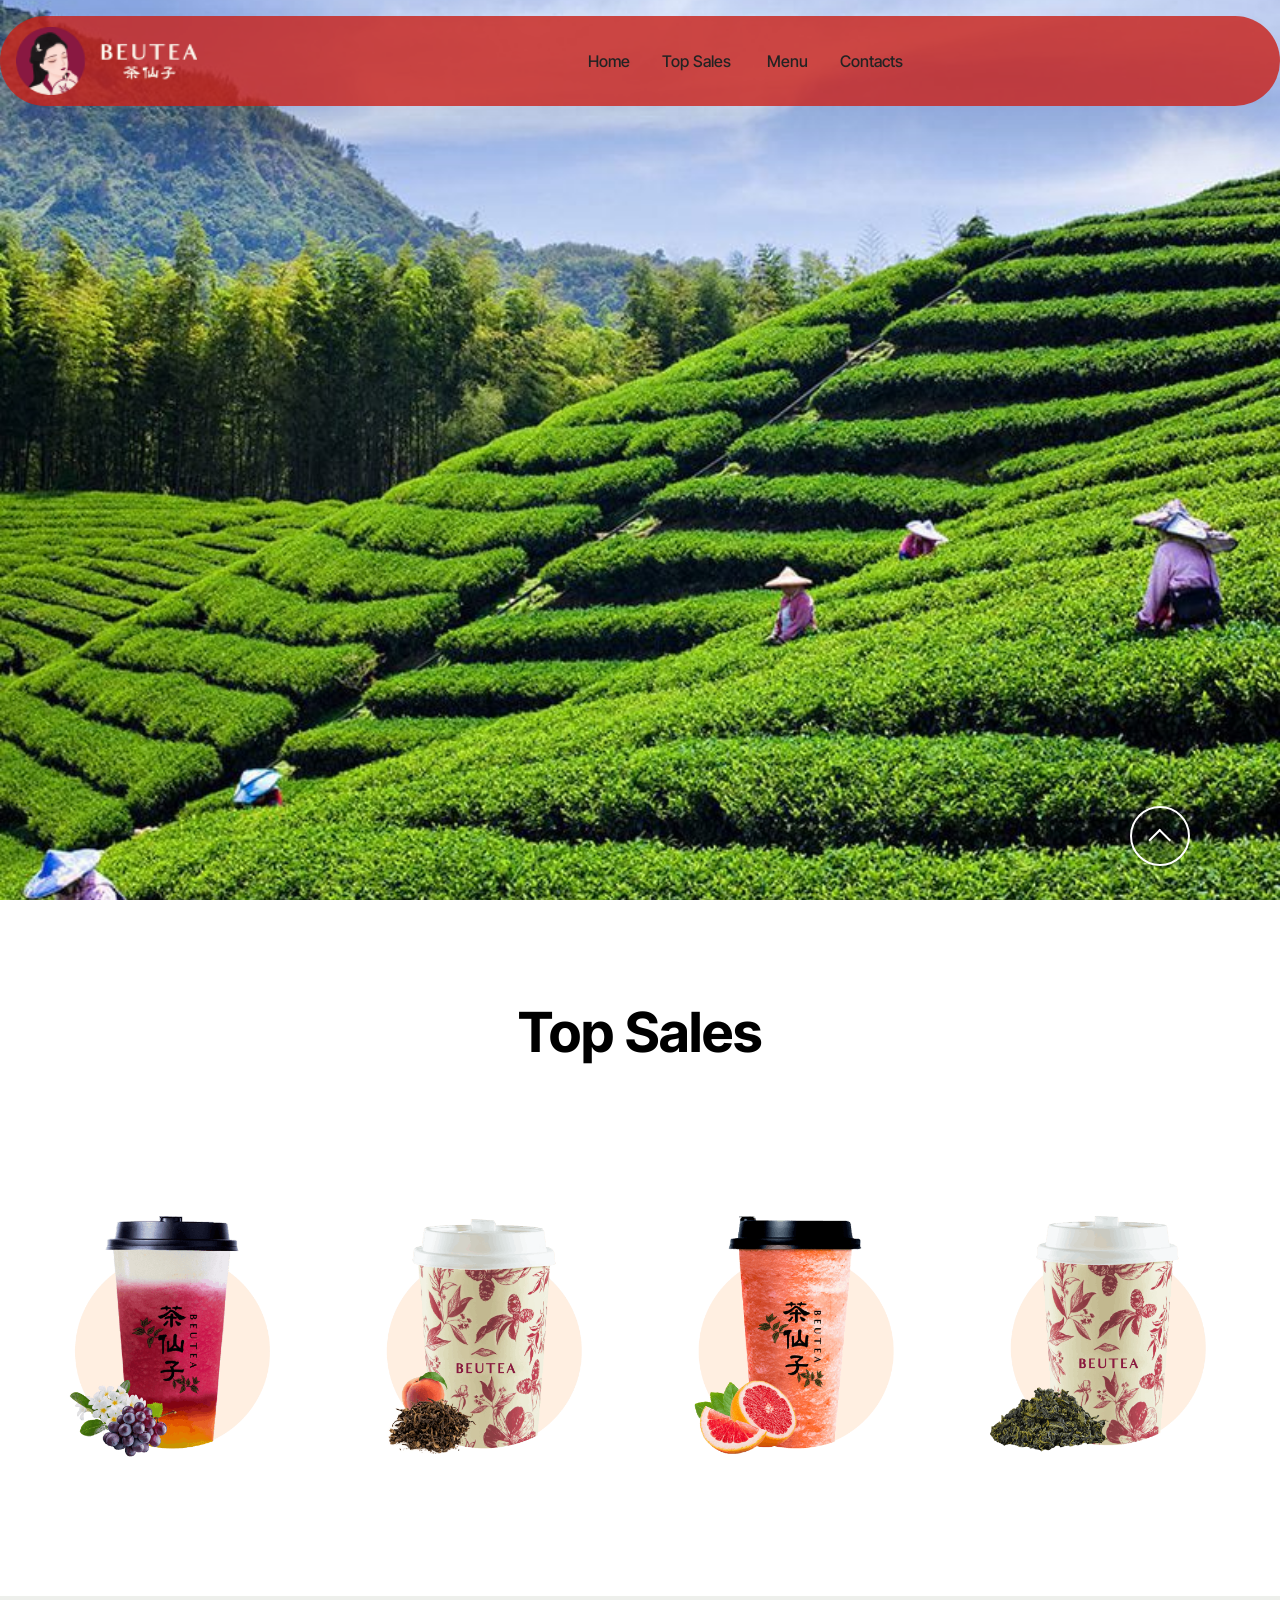
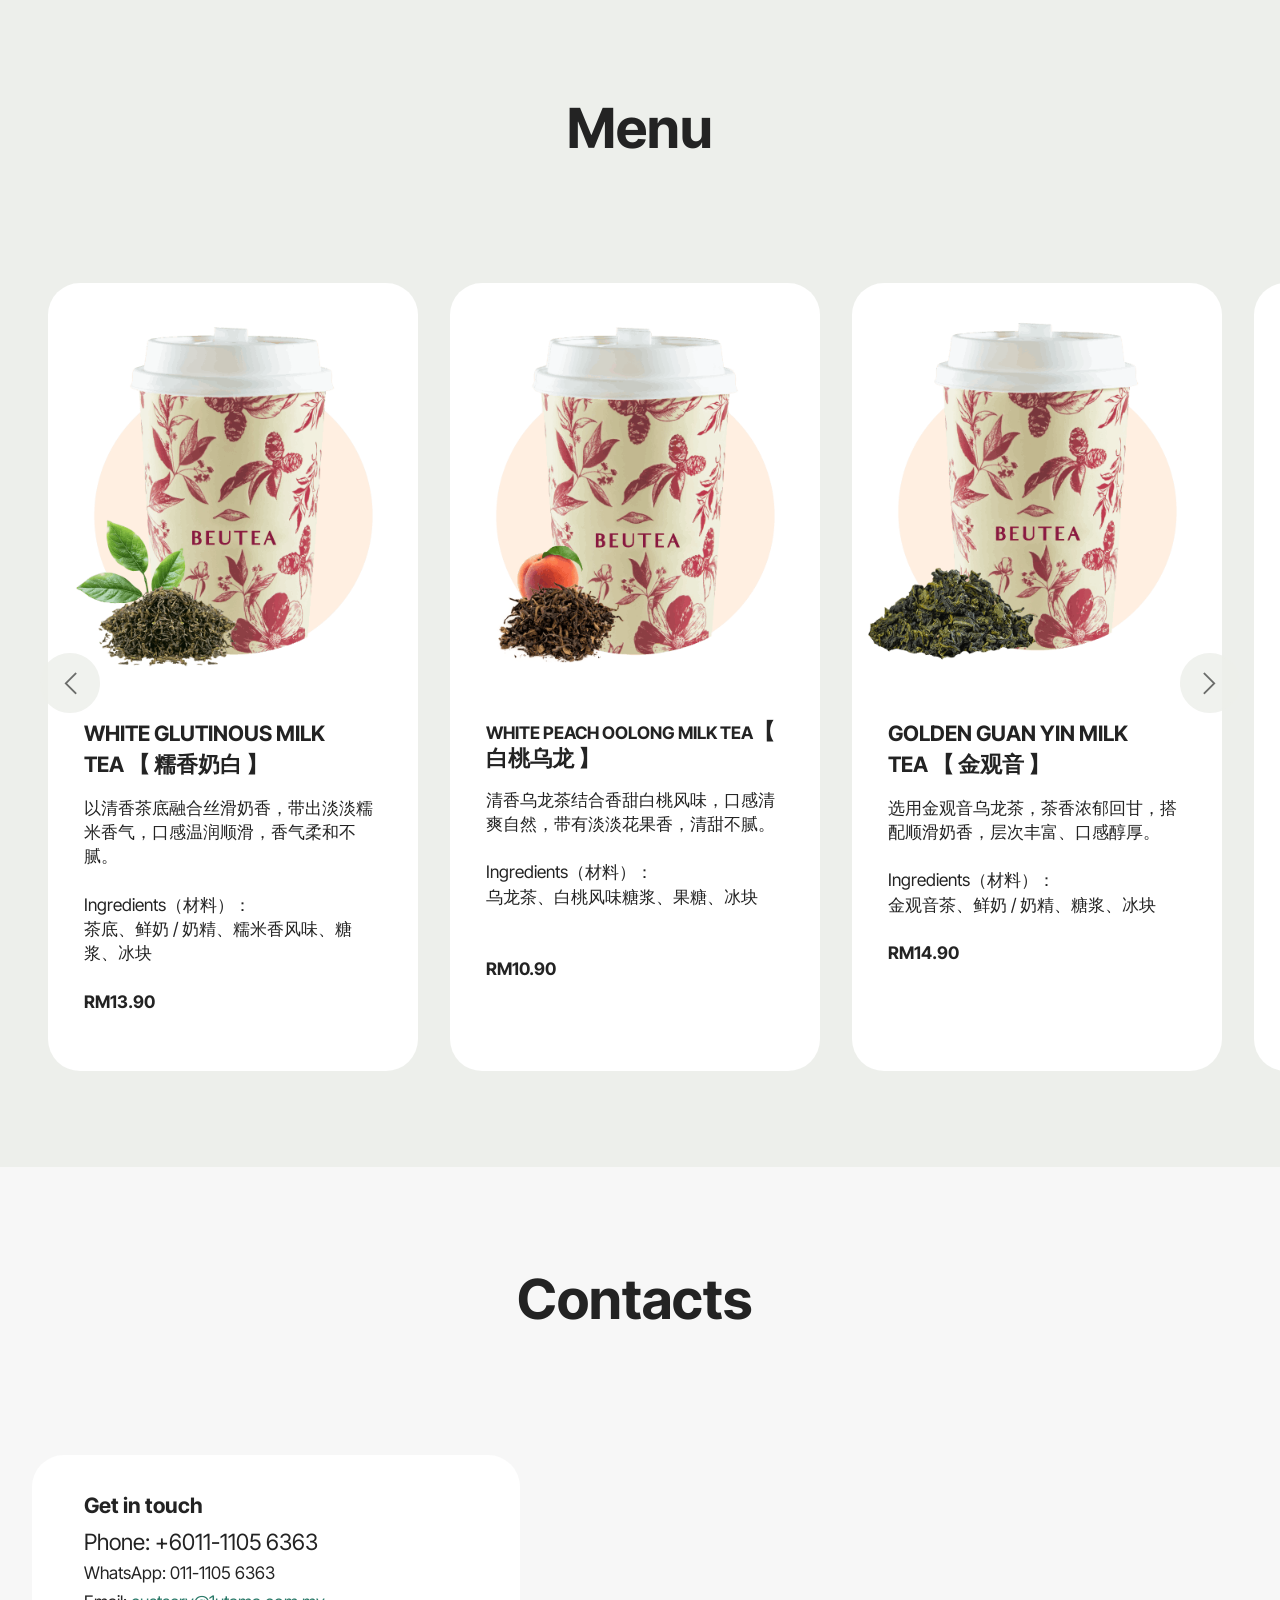
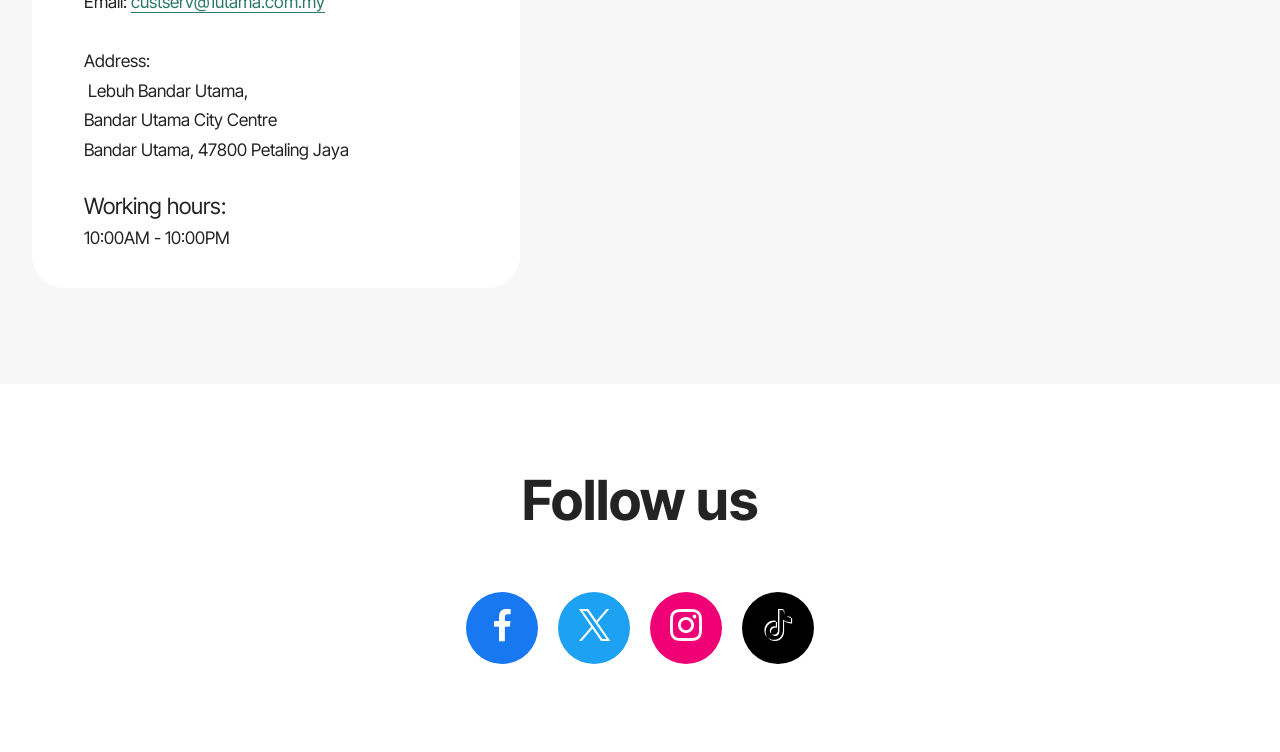
==== commit 8e779eb9: "Update index.html" ====
--- a/index.html
+++ b/index.html
@@ -10,7 +10,7 @@
   <meta name="description" content="">
   
   
-  <title>Beutea</title>
+  <title>About Us | Buetea Website</title>
   <link rel="stylesheet" href="assets/web/assets/mobirise-icons2/mobirise2.css">
   <link rel="stylesheet" href="assets/bootstrap/css/bootstrap.min.css">
   <link rel="stylesheet" href="assets/parallax/jarallax.css">
@@ -20,7 +20,7 @@
   <link rel="stylesheet" href="assets/theme/css/style.css">
   <link rel="preload" href="https://fonts.googleapis.com/css?family=Inter+Tight:100,200,300,400,500,600,700,800,900,100i,200i,300i,400i,500i,600i,700i,800i,900i&display=swap" as="style" onload="this.onload=null;this.rel='stylesheet'">
   <noscript><link rel="stylesheet" href="https://fonts.googleapis.com/css?family=Inter+Tight:100,200,300,400,500,600,700,800,900,100i,200i,300i,400i,500i,600i,700i,800i,900i&display=swap"></noscript>
-  <link rel="preload" as="style" href="assets/mobirise/css/mbr-additional.css?v=vAExDj"><link rel="stylesheet" href="assets/mobirise/css/mbr-additional.css?v=vAExDj" type="text/css">
+  <link rel="preload" as="style" href="assets/mobirise/css/mbr-additional.css?v=OaObHz"><link rel="stylesheet" href="assets/mobirise/css/mbr-additional.css?v=OaObHz" type="text/css">
 
   
   
@@ -88,7 +88,7 @@
         <div class="col-12 content-head">
           <div class="mbr-section-head mb-5">
             <h4 class="mbr-section-title mbr-fonts-style align-center mb-0 display-2">
-              <strong>Top Sales</strong></h4>
+              <strong>Top Sales</strong><br><strong><br></strong></h4>
             
           </div>
         </div>
@@ -138,12 +138,8 @@
 			<div class="row justify-content-center">
 				<div class="col-12 content-head">
 					<div class="mbr-section-head mb-5">
-						<h4 class="mbr-section-title mbr-fonts-style align-center mb-0 display-2">
-							<strong>Services</strong>
-						</h4>
-						<h5 class="mbr-section-subtitle mbr-fonts-style align-center mb-0 mt-4 display-7">
-							To add more cards, hover on a card and click 'Add items'
-						</h5>
+						<h4 class="mbr-section-title mbr-fonts-style align-center mb-0 display-2"><strong>Menu</strong><br><strong><br></strong></h4>
+						
 					</div>
 				</div>
 			</div>
@@ -361,8 +357,7 @@
     <div class="container">
         <div class="mbr-section-head mb-5">
             <h3 class="mbr-section-title mbr-fonts-style align-center mb-0 display-2">
-                <strong>Contacts</strong>
-            </h3>
+                <strong>Contacts&nbsp;</strong><br><strong><br></strong></h3>
             
         </div>
         <div class="row justify-content-center mt-4">
@@ -398,7 +393,7 @@
         <div class="media-container-row">
             <div class="col-12">
                 <h3 class="mbr-section-title align-center mb-5 mbr-fonts-style display-2">
-                    <strong>Follow us</strong>
+                    <strong>Follow us</strong><strong><br></strong>
                 </h3>
                 <div class="social-list align-center">
                     <a class="iconfont-wrapper bg-facebook m-2 " target="_blank" href="https://mobiri.se">
@@ -424,10 +419,9 @@
             </div>
         </div>
     </div>
-</section><section class="display-7" style="padding: 0;align-items: center;justify-content: center;flex-wrap: wrap;    align-content: center;display: flex;position: relative;height: 4rem;"><a href="https://mobiri.se/4654943" style="flex: 1 1;height: 4rem;position: absolute;width: 100%;z-index: 1;"><img alt="" style="height: 4rem;" src="[data-uri]"></a><p style="margin: 0;text-align: center;" class="display-7">&#8204;</p><a style="z-index:1" href="https://mobirise.com"> Website Software</a></section><script src="assets/bootstrap/js/bootstrap.bundle.min.js"></script>  <script src="assets/parallax/jarallax.js"></script>  <script src="assets/smoothscroll/smooth-scroll.js"></script>  <script src="assets/ytplayer/index.js"></script>  <script src="assets/dropdown/js/navbar-dropdown.js"></script>  <script src="assets/embla/embla.min.js"></script>  <script src="assets/embla/script.js"></script>  <script src="assets/theme/js/script.js"></script>  
-  
+</section>
   
  <div id="scrollToTop" class="scrollToTop mbr-arrow-up"><a style="text-align: center;"><i class="mbr-arrow-up-icon mbr-arrow-up-icon-cm cm-icon cm-icon-smallarrow-up"></i></a></div>
     <input name="animation" type="hidden">
   </body>
-</html>+</html>
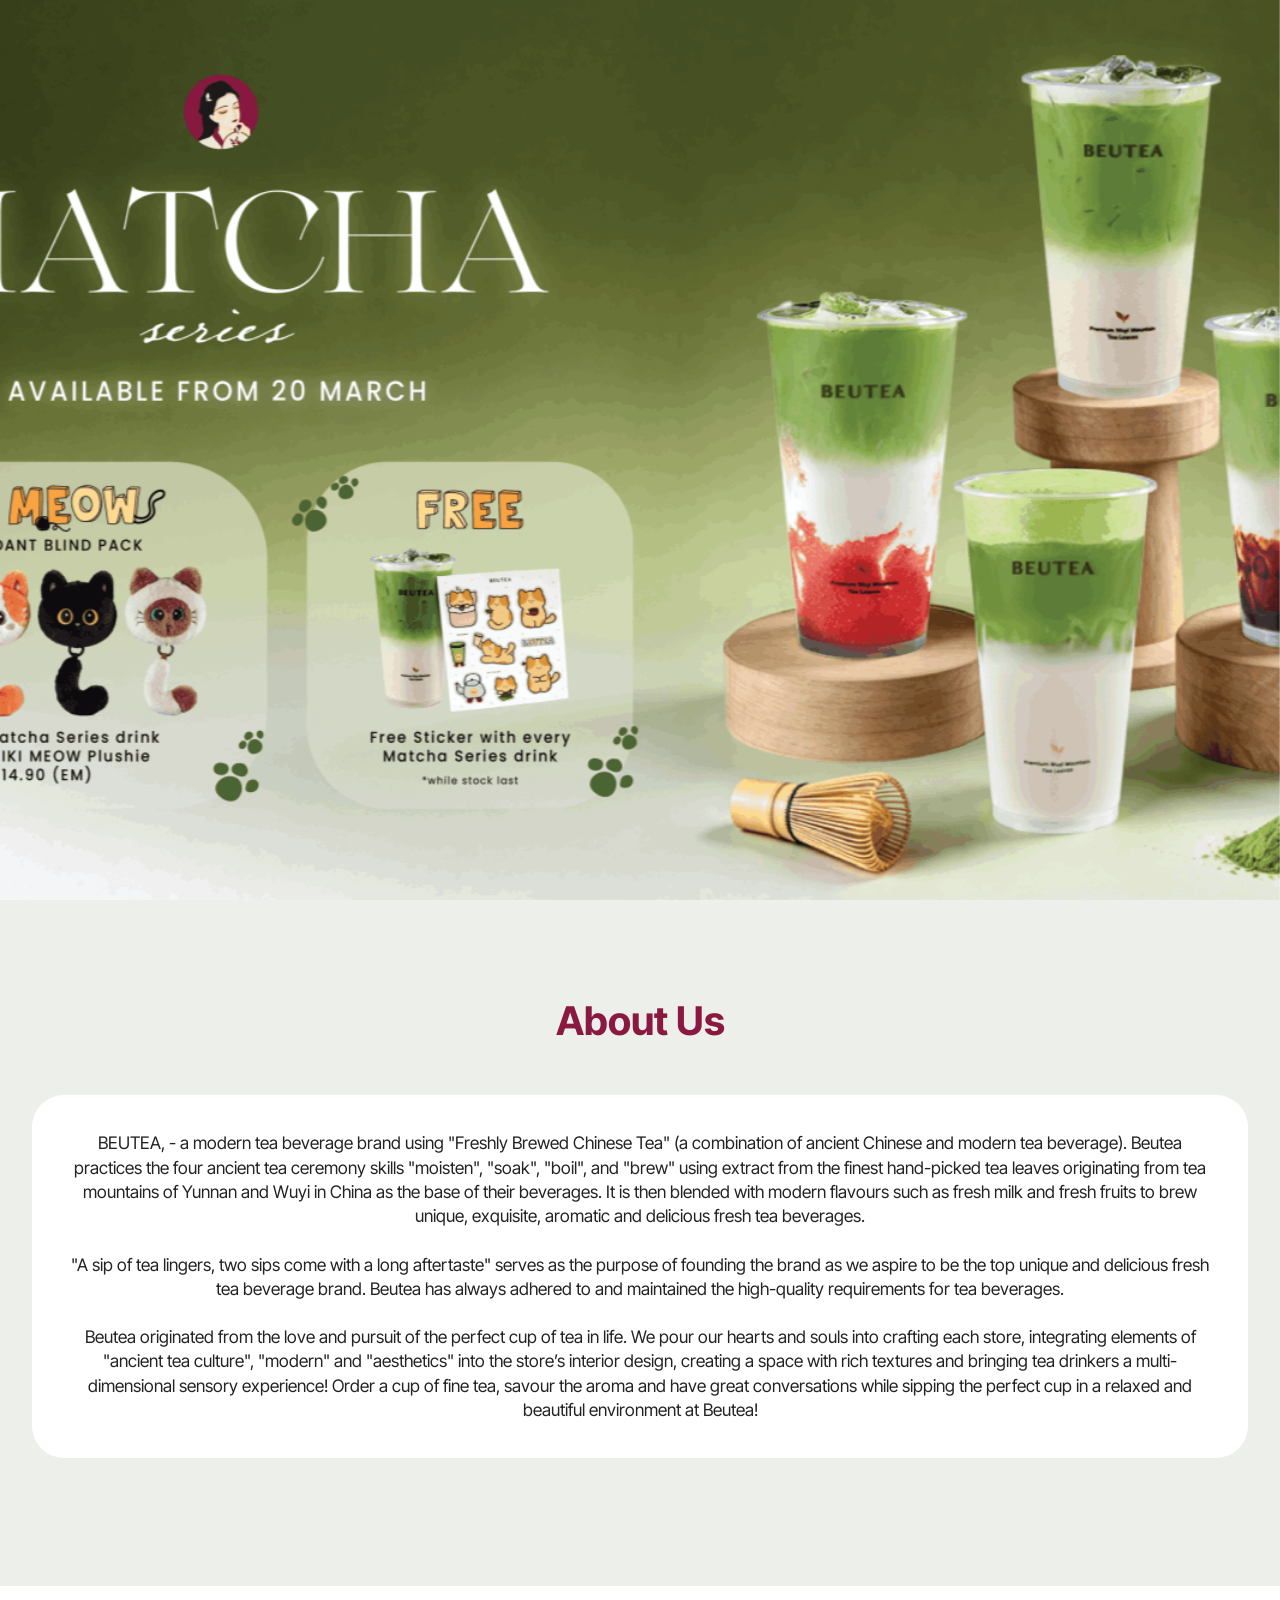
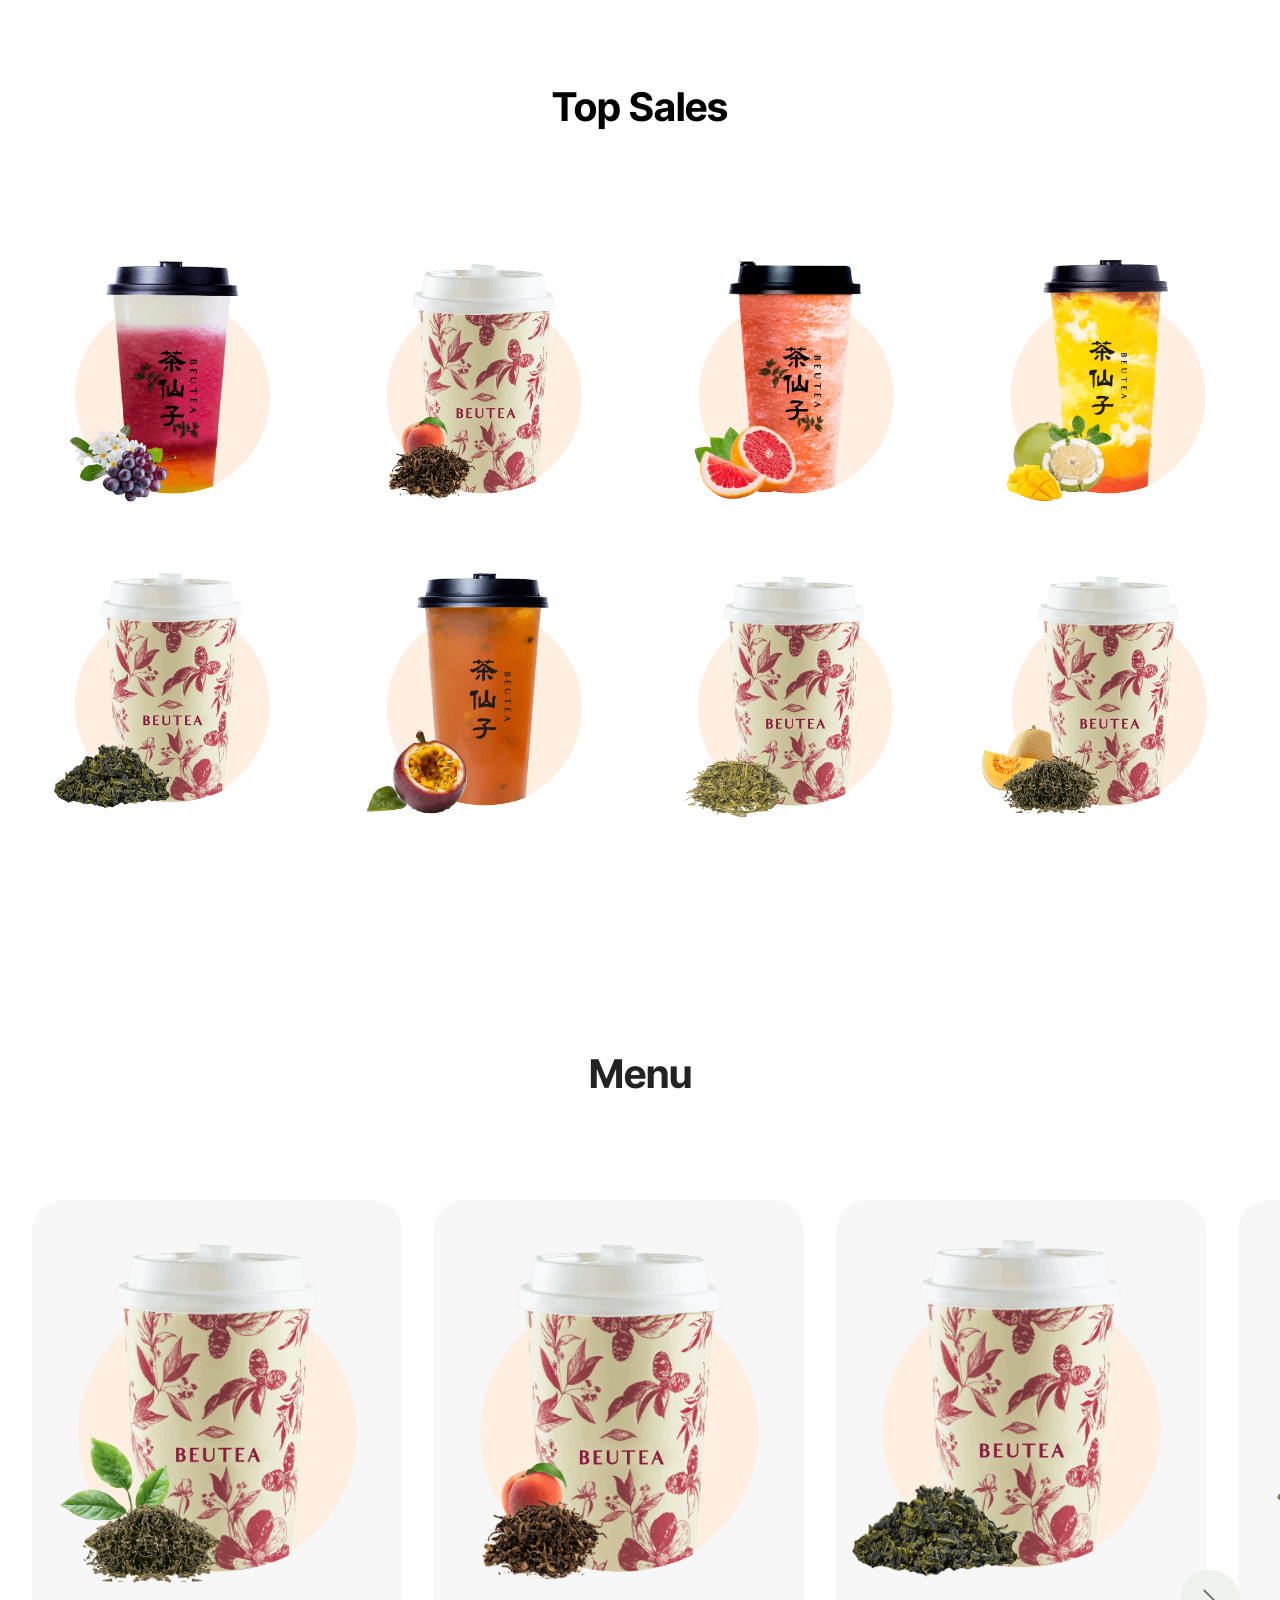
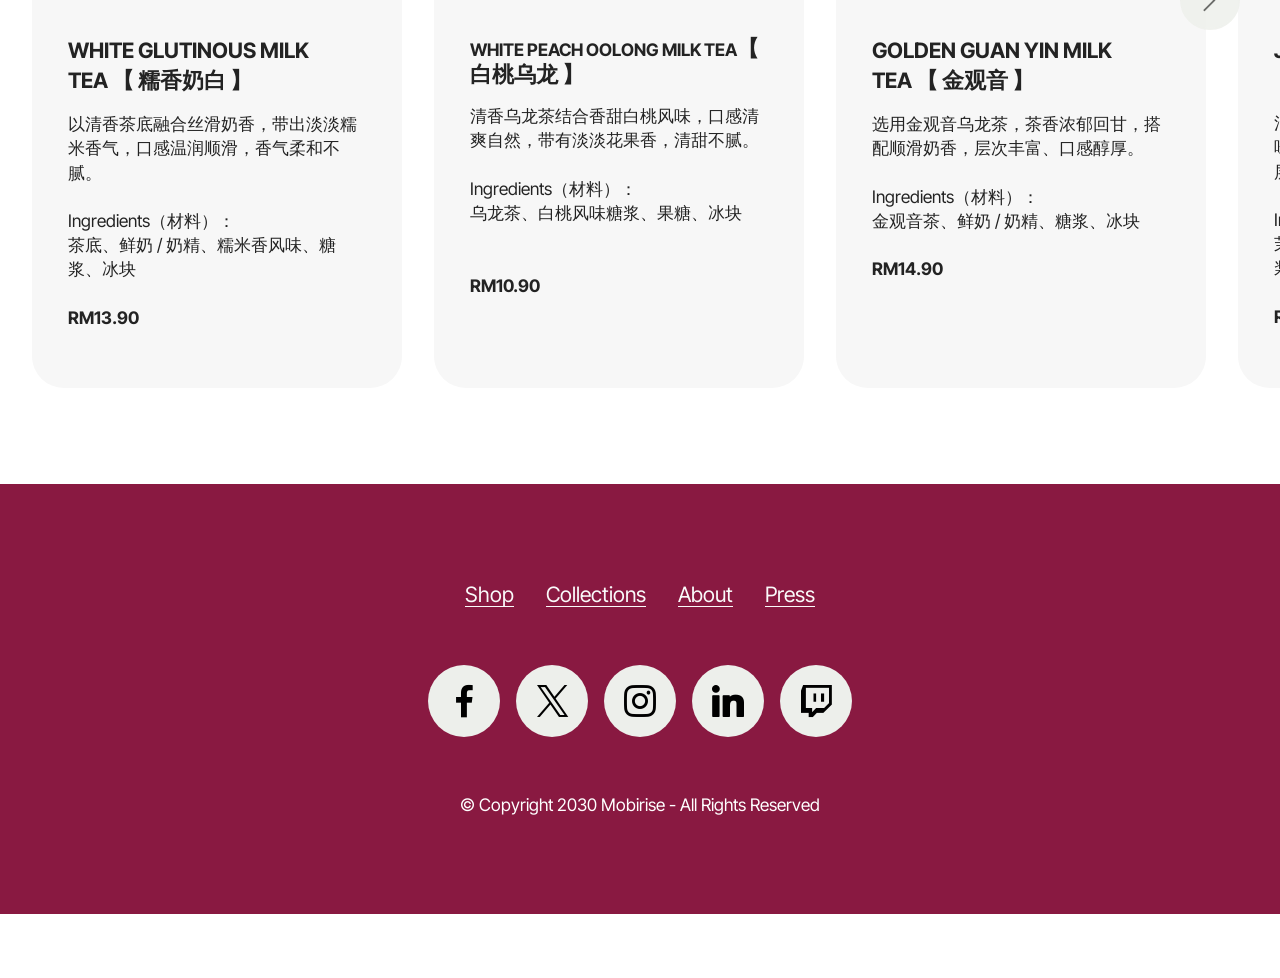
==== commit 5f49c271: "create github pages" ====
--- a/index.html
+++ b/index.html
@@ -6,7 +6,7 @@
   <meta http-equiv="X-UA-Compatible" content="IE=edge">
   <meta name="generator" content="Mobirise v6.1.12, mobirise.com">
   <meta name="viewport" content="width=device-width, initial-scale=1, minimum-scale=1">
-  <link rel="shortcut icon" href="assets/images/beutea20logo-137x52.png" type="image/x-icon">
+  <link rel="shortcut icon" href="assets/images/logo5.png" type="image/x-icon">
   <meta name="description" content="">
   
   
@@ -15,12 +15,11 @@
   <link rel="stylesheet" href="assets/bootstrap/css/bootstrap.min.css">
   <link rel="stylesheet" href="assets/parallax/jarallax.css">
   <link rel="stylesheet" href="assets/animatecss/animate.css">
-  <link rel="stylesheet" href="assets/dropdown/css/style.css">
   <link rel="stylesheet" href="assets/socicon/css/styles.css">
   <link rel="stylesheet" href="assets/theme/css/style.css">
   <link rel="preload" href="https://fonts.googleapis.com/css?family=Inter+Tight:100,200,300,400,500,600,700,800,900,100i,200i,300i,400i,500i,600i,700i,800i,900i&display=swap" as="style" onload="this.onload=null;this.rel='stylesheet'">
   <noscript><link rel="stylesheet" href="https://fonts.googleapis.com/css?family=Inter+Tight:100,200,300,400,500,600,700,800,900,100i,200i,300i,400i,500i,600i,700i,800i,900i&display=swap"></noscript>
-  <link rel="preload" as="style" href="assets/mobirise/css/mbr-additional.css?v=OaObHz"><link rel="stylesheet" href="assets/mobirise/css/mbr-additional.css?v=OaObHz" type="text/css">
+  <link rel="preload" as="style" href="assets/mobirise/css/mbr-additional.css?v=5X1EO0"><link rel="stylesheet" href="assets/mobirise/css/mbr-additional.css?v=5X1EO0" type="text/css">
 
   
   
@@ -28,44 +27,7 @@
 </head>
 <body>
   
-  <section data-bs-version="5.1" class="menu menu5 cid-vfYMBP2jni" once="menu" id="menu05-1t">
-	
-
-	<nav class="navbar navbar-dropdown navbar-fixed-top navbar-expand-lg">
-		<div class="container">
-			<div class="navbar-brand">
-				<span class="navbar-logo">
-					<a href="https://mobiri.se">
-						<img src="assets/images/beutea20logo-137x52.png" alt="Mobirise Website Builder" style="height: 4.3rem;">
-					</a>
-				</span>
-				
-			</div>
-			<button class="navbar-toggler" type="button" data-toggle="collapse" data-bs-toggle="collapse" data-target="#navbarSupportedContent" data-bs-target="#navbarSupportedContent" aria-controls="navbarNavAltMarkup" aria-expanded="false" aria-label="Toggle navigation">
-				<div class="hamburger">
-					<span></span>
-					<span></span>
-					<span></span>
-					<span></span>
-				</div>
-			</button>
-			<div class="collapse navbar-collapse" id="navbarSupportedContent">
-				<ul class="navbar-nav nav-dropdown nav-right" data-app-modern-menu="true"><li class="nav-item">
-						<a class="nav-link link text-black text-primary display-4" href="index.html#header17-1u">Home</a>
-					</li><li class="nav-item"><a class="nav-link link text-black text-primary display-4" href="index.html#gallery03-1x">Top Sales&nbsp;</a></li>
-					<li class="nav-item">
-						<a class="nav-link link text-black text-primary display-4" href="index.html#features017-20" aria-expanded="false">Menu<br></a>
-					</li>
-					<li class="nav-item">
-						<a class="nav-link link text-black text-primary display-4" href="index.html#contacts02-9">Contacts</a>
-					</li></ul>
-				
-			</div>
-		</div>
-	</nav>
-</section>
-
-<section data-bs-version="5.1" class="header16 cid-vfYNf7Mn2H mbr-fullscreen mbr-parallax-background" id="header17-1u">
+  <section data-bs-version="5.1" class="header16 cid-vg4WprtiuM mbr-fullscreen mbr-parallax-background" id="header17-2h">
   
   
   <div class="container-fluid">
@@ -75,6 +37,39 @@
         
         
         
+      </div>
+    </div>
+  </div>
+</section>
+
+<section data-bs-version="5.1" class="features5 cid-vg55JvuEtI" id="features05-2m">
+  
+
+  
+  
+  <div class="container">
+    <div class="row mb-5 justify-content-center">
+      <div class="col-12 content-head">
+        <h3 class="mbr-section-title mbr-fonts-style align-center mb-0 display-2">
+          <strong>About Us</strong></h3>
+        
+      </div>
+    </div>
+    <div class="row">
+      
+      
+      <div class="item features-without-image col-12 col-md-6 col-lg-12 item-mb active">
+        <div class="item-wrapper">
+          <div class="card-box align-left">
+            
+            
+            <p class="card-text mbr-fonts-style display-7">BEUTEA, - a modern tea beverage brand using "Freshly Brewed Chinese Tea" (a combination of ancient Chinese and modern tea beverage). Beutea practices the four ancient tea ceremony skills "moisten", "soak", "boil", and "brew" using extract from the finest hand-picked tea leaves originating from tea mountains of Yunnan and Wuyi in China as the base of their beverages. It is then blended with modern flavours such as fresh milk and fresh fruits to brew unique, exquisite, aromatic and delicious fresh tea beverages.<br>
+<br>"A sip of tea lingers, two sips come with a long aftertaste" serves as the purpose of founding the brand as we aspire to be the top unique and delicious fresh tea beverage brand. Beutea has always adhered to and maintained the high-quality requirements for tea beverages.<br>
+<br>Beutea originated from the love and pursuit of the perfect cup of tea in life. We pour our hearts and souls into crafting each store, integrating elements of "ancient tea culture", "modern" and "aesthetics" into the store’s interior design, creating a space with rich textures and bringing tea drinkers a multi-dimensional sensory experience! Order a cup of fine tea, savour the aroma and have great conversations while sipping the perfect cup in a relaxed and beautiful environment at Beutea!</p>
+
+            
+          </div>
+        </div>
       </div>
     </div>
   </div>
@@ -117,11 +112,39 @@
             </div>
             
           </div>
+        </div><div class="item features-image col-12 col-md-6 col-lg-3">
+          <div class="item-wrapper">
+            <div class="item-img">
+              <img src="assets/images/beutea20e69da8e69e9de79498e99cb2-500x500.png" alt="Mobirise Website Builder" title="" data-slide-to="3" data-bs-slide-to="3">
+            </div>
+            
+          </div>
         </div>
         <div class="item features-image col-12 col-md-6 col-lg-3">
           <div class="item-wrapper">
             <div class="item-img">
-              <img src="assets/images/buetea20e98791e8a782e99fb3-500x500.png" alt="Mobirise Website Builder" title="" data-slide-to="3" data-bs-slide-to="3">
+              <img src="assets/images/buetea20e98791e8a782e99fb3-500x500.png" alt="Mobirise Website Builder" title="" data-slide-to="4" data-bs-slide-to="4">
+            </div>
+            
+          </div>
+        </div><div class="item features-image col-12 col-md-6 col-lg-3">
+          <div class="item-wrapper">
+            <div class="item-img">
+              <img src="assets/images/beutea20e799bee9a699e9bd90e79c89-500x500.png" alt="Mobirise Website Builder" title="" data-slide-to="5" data-bs-slide-to="5">
+            </div>
+            
+          </div>
+        </div><div class="item features-image col-12 col-md-6 col-lg-3">
+          <div class="item-wrapper">
+            <div class="item-img">
+              <img src="assets/images/beutea20e8a5bfe6b996e9be99e4ba95-500x500.png" alt="Mobirise Website Builder" title="" data-slide-to="6" data-bs-slide-to="6">
+            </div>
+            
+          </div>
+        </div><div class="item features-image col-12 col-md-6 col-lg-3">
+          <div class="item-wrapper">
+            <div class="item-img">
+              <img src="assets/images/beutea20e89c9ce9a699e799bde6a183-500x500.png" alt="Mobirise Website Builder" title="" data-slide-to="7" data-bs-slide-to="7">
             </div>
             
           </div>
@@ -349,79 +372,71 @@
 	</div>
 </section>
 
-<section data-bs-version="5.1" class="contacts2 map1 cid-tLdYHD757A" id="contacts02-9">
+<section data-bs-version="5.1" class="footer3 cid-vg4SoMtDqw" once="footers" id="footer03-29">
+
+        
 
     
 
-    
     <div class="container">
-        <div class="mbr-section-head mb-5">
-            <h3 class="mbr-section-title mbr-fonts-style align-center mb-0 display-2">
-                <strong>Contacts&nbsp;</strong><br><strong><br></strong></h3>
-            
-        </div>
-        <div class="row justify-content-center mt-4">
-            <div class="card col-12 col-md-5">
-                <div class="card-wrapper">
-                    <div class="text-wrapper">
-                        <h5 class="cardTitle mbr-fonts-style mb-2 display-5">
-                        <strong>Get in touch</strong></h5>
-                    <ul class="list mbr-fonts-style display-7">
-                        <li class="mbr-text item-wrap"><span style="font-size: 1.4rem;">Phone: +6011-1105 6363</span><br></li>
-                        <li class="mbr-text item-wrap">WhatsApp: 011-1105 6363</li>
-                        <li class="mbr-text item-wrap">Email: <a href="mailto:info@site.com" class="text-primary">custserv@1utama.com.my</a></li><li class="mbr-text item-wrap"><br></li>
-                        <li class="mbr-text item-wrap">Address: </li><li class="mbr-text item-wrap">&nbsp;Lebuh Bandar Utama,
-</li><li class="mbr-text item-wrap">Bandar Utama City Centre
-</li><li class="mbr-text item-wrap">Bandar Utama, 47800 Petaling Jaya</li><li class="mbr-text item-wrap"><br></li><li class="mbr-text item-wrap"><span style="font-size: 1.4rem;">Working hours:</span><br></li><li class="mbr-text item-wrap">10:00AM - 10:00PM</li>
-                    </ul>
+        <div class="row">
+            <div class="row-links">
+                <ul class="header-menu">
+                  
+                  
+                  
+                  
+                <li class="header-menu-item mbr-fonts-style display-5">
+                    <a href="#" class="text-white">Shop</a>
+                  </li><li class="header-menu-item mbr-fonts-style display-5">
+                    <a href="#" class="text-white">Collections</a>
+                  </li><li class="header-menu-item mbr-fonts-style display-5">
+                    <a href="#" class="text-white">About</a>
+                  </li><li class="header-menu-item mbr-fonts-style display-5">
+                    <a href="#" class="text-white">Press</a>
+                  </li></ul>
+              </div>
+
+            <div class="col-12 mt-4">
+                <div class="social-row">
+                    <div class="soc-item">
+                        <a href="https://mobiri.se/" target="_blank">
+                            <span class="mbr-iconfont socicon socicon-facebook display-7"></span>
+                        </a>
+                    </div>
+                    <div class="soc-item">
+                        <a href="https://mobiri.se/" target="_blank">
+                            <span class="mbr-iconfont socicon-twitter socicon"></span>
+                        </a>
+                    </div>
+                    <div class="soc-item">
+                        <a href="https://mobiri.se/" target="_blank">
+                            <span class="mbr-iconfont socicon-instagram socicon"></span>
+                        </a>
+                    </div>
+                    <div class="soc-item">
+                        <a href="https://mobiri.se/" target="_blank">
+                            <span class="mbr-iconfont socicon socicon-linkedin"></span>
+                        </a>
+                    </div>
+                    <div class="soc-item">
+                        <a href="https://mobiri.se/" target="_blank">
+                            <span class="mbr-iconfont socicon socicon-twitch"></span>
+                        </a>
                     </div>
                 </div>
             </div>
-            <div class="map-wrapper col-12 col-md-7">
-                <div class="google-map"><iframe frameborder="0" style="border:0" src="https://www.google.com/maps/embed?pb=!1m18!1m12!1m3!1d3983.7924460059235!2d101.61183947727665!3d3.1493851886421265!2m3!1f0!2f0!3f0!3m2!1i1024!2i768!4f13.1!3m3!1m2!1s0x31cc4ed29f2fe42f%3A0xfd81eb3a4d9eb904!2s1%20Utama%20Shopping%20Centre!5e0!3m2!1sen!2smy!4v1775458931652!5m2!1sen!2smy" allowfullscreen=""></iframe></div>
+            <div class="col-12 mt-5">
+                <p class="mbr-fonts-style copyright display-7">
+                    © Copyright 2030 Mobirise - All Rights Reserved
+                </p>
             </div>
         </div>
     </div>
-</section>
-
-<section data-bs-version="5.1" class="social4 cid-vfZz7rwe13" id="social04-22">
-    
-    
-    
-
-    <div class="container">
-        <div class="media-container-row">
-            <div class="col-12">
-                <h3 class="mbr-section-title align-center mb-5 mbr-fonts-style display-2">
-                    <strong>Follow us</strong><strong><br></strong>
-                </h3>
-                <div class="social-list align-center">
-                    <a class="iconfont-wrapper bg-facebook m-2 " target="_blank" href="https://mobiri.se">
-                        <span class="socicon-facebook socicon"></span>
-                    </a>
-                    <a class="iconfont-wrapper bg-twitter m-2" href="https://mobiri.se" target="_blank">
-                        <span class="socicon-twitter socicon"></span>
-                    </a>
-                    <a class="iconfont-wrapper bg-instagram m-2" href="https://mobiri.se" target="_blank">
-                        <span class="socicon-instagram socicon"></span>
-                    </a>
-                    
-                    
-                    
-                    
-                    
-                    <a class="iconfont-wrapper bg-tiktok m-2" href="https://mobiri.se" target="_blank">
-                        <span class="socicon-tiktok socicon"></span>
-                    </a>
-                    
-                    
-                </div>
-            </div>
-        </div>
-    </div>
-</section>
+</section><section class="display-7" style="padding: 0;align-items: center;justify-content: center;flex-wrap: wrap;    align-content: center;display: flex;position: relative;height: 4rem;"><a href="https://mobiri.se/4654943" style="flex: 1 1;height: 4rem;position: absolute;width: 100%;z-index: 1;"><img alt="" style="height: 4rem;" src="[data-uri]"></a><p style="margin: 0;text-align: center;" class="display-7">&#8204;</p><a style="z-index:1" href="https://mobirise.com/builder/ai-website-builder.html">Free AI Website Builder</a></section><script src="assets/bootstrap/js/bootstrap.bundle.min.js"></script>  <script src="assets/parallax/jarallax.js"></script>  <script src="assets/smoothscroll/smooth-scroll.js"></script>  <script src="assets/ytplayer/index.js"></script>  <script src="assets/embla/embla.min.js"></script>  <script src="assets/embla/script.js"></script>  <script src="assets/theme/js/script.js"></script>  
+  
   
  <div id="scrollToTop" class="scrollToTop mbr-arrow-up"><a style="text-align: center;"><i class="mbr-arrow-up-icon mbr-arrow-up-icon-cm cm-icon cm-icon-smallarrow-up"></i></a></div>
     <input name="animation" type="hidden">
   </body>
-</html>
+</html>
--- a/assets/mobirise/css/mbr-additional.css
+++ b/assets/mobirise/css/mbr-additional.css
@@ -30,11 +30,11 @@
 }
 .display-2 {
   font-family: 'Inter Tight', sans-serif;
-  font-size: 4rem;
+  font-size: 2.8rem;
   line-height: 1;
 }
 .display-2 > .mbr-iconfont {
-  font-size: 5rem;
+  font-size: 3.5rem;
 }
 .display-4 {
   font-family: 'Inter Tight', sans-serif;
@@ -77,9 +77,9 @@
     line-height: calc( 1.1 * (3.0999999999999996rem + (7 - 3.0999999999999996) * ((100vw - 20rem) / (48 - 20))));
   }
   .display-2 {
-    font-size: 3.2rem;
-    font-size: calc( 2.05rem + (4 - 2.05) * ((100vw - 20rem) / (48 - 20)));
-    line-height: calc( 1.3 * (2.05rem + (4 - 2.05) * ((100vw - 20rem) / (48 - 20))));
+    font-size: 2.24rem;
+    font-size: calc( 1.63rem + (2.8 - 1.63) * ((100vw - 20rem) / (48 - 20)));
+    line-height: calc( 1.3 * (1.63rem + (2.8 - 1.63) * ((100vw - 20rem) / (48 - 20))));
   }
   .display-4 {
     font-size: 0.8rem;
@@ -104,9 +104,9 @@
     line-height: calc( 1.1 * (3.0999999999999996rem + (7 - 3.0999999999999996) * ((100vw - 62rem) / (87 - 62))));
   }
   .display-2 {
-    font-size: 3.2rem;
-    font-size: calc( 2.05rem + (4 - 2.05) * ((100vw - 62rem) / (87 - 62)));
-    line-height: calc( 1.3 * (2.05rem + (4 - 2.05) * ((100vw - 62rem) / (87 - 62))));
+    font-size: 2.24rem;
+    font-size: calc( 1.63rem + (2.8 - 1.63) * ((100vw - 62rem) / (87 - 62)));
+    line-height: calc( 1.3 * (1.63rem + (2.8 - 1.63) * ((100vw - 62rem) / (87 - 62))));
   }
   .display-4 {
     font-size: 0.8rem;
@@ -786,6 +786,393 @@
 }
 .new-font > .mbr-iconfont {
   font-size: 0.4rem;
+}
+.cid-vg4WprtiuM {
+  display: flex;
+  background-image: url("../../../assets/images/beutea20e696b0e59381-2000x750.png");
+}
+.cid-vg4WprtiuM .mbr-overlay {
+  background-color: #000000;
+  opacity: 0.5;
+}
+@media (min-width: 768px) {
+  .cid-vg4WprtiuM {
+    align-items: flex-end;
+  }
+  .cid-vg4WprtiuM .row {
+    justify-content: center;
+  }
+  .cid-vg4WprtiuM .content-wrap {
+    padding: 1rem 3rem;
+  }
+}
+@media (max-width: 991px) and (min-width: 768px) {
+  .cid-vg4WprtiuM .content-wrap {
+    min-width: 50%;
+  }
+}
+@media (max-width: 767px) {
+  .cid-vg4WprtiuM {
+    -webkit-align-items: center;
+    align-items: flex-end;
+  }
+  .cid-vg4WprtiuM .mbr-row {
+    -webkit-justify-content: center;
+    justify-content: center;
+  }
+  .cid-vg4WprtiuM .content-wrap {
+    width: 100%;
+  }
+}
+.cid-vg4WprtiuM .mbr-section-title,
+.cid-vg4WprtiuM .mbr-section-subtitle {
+  text-align: center;
+}
+.cid-vg4WprtiuM .mbr-text,
+.cid-vg4WprtiuM .mbr-section-btn {
+  text-align: center;
+}
+.cid-vg55JvuEtI {
+  padding-top: 6rem;
+  padding-bottom: 6rem;
+  background-color: #edefeb;
+}
+.cid-vg55JvuEtI .mbr-fallback-image.disabled {
+  display: none;
+}
+.cid-vg55JvuEtI .mbr-fallback-image {
+  display: block;
+  background-size: cover;
+  background-position: center center;
+  width: 100%;
+  height: 100%;
+  position: absolute;
+  top: 0;
+}
+.cid-vg55JvuEtI .item-mb {
+  margin-bottom: 2rem;
+}
+@media (max-width: 767px) {
+  .cid-vg55JvuEtI .item-mb {
+    margin-bottom: 1rem;
+  }
+}
+.cid-vg55JvuEtI .item-wrapper {
+  background: #ffffff;
+  padding: 2.25rem;
+  height: 100%;
+  display: flex;
+  flex-direction: column;
+}
+@media (min-width: 992px) and (max-width: 1200px) {
+  .cid-vg55JvuEtI .item-wrapper {
+    padding: 2rem 1.5rem;
+    margin-bottom: 0rem;
+  }
+}
+@media (max-width: 767px) {
+  .cid-vg55JvuEtI .item-wrapper {
+    padding: 2rem 1.5rem;
+    margin-bottom: 1rem;
+  }
+}
+.cid-vg55JvuEtI .mbr-iconfont {
+  display: inline-flex;
+  font-size: 3rem;
+  color: #2e481a;
+  margin-bottom: 1rem;
+  width: 80px;
+  justify-content: center;
+  align-items: center;
+  background: #9fe870;
+  height: 80px;
+  border-radius: 50%;
+}
+.cid-vg55JvuEtI .mbr-section-title {
+  color: #891941;
+}
+.cid-vg55JvuEtI .mbr-section-subtitle {
+  color: #000000;
+}
+.cid-vg55JvuEtI .card-box {
+  display: flex;
+  flex-direction: column;
+  height: 100%;
+}
+.cid-vg55JvuEtI .card-box .item-footer {
+  margin-top: auto;
+}
+.cid-vg55JvuEtI .content-head {
+  max-width: 800px;
+}
+.cid-vg55JvuEtI .card-text,
+.cid-vg55JvuEtI .item .mbr-section-btn {
+  text-align: center;
+}
+.cid-vfZ99VU3E0 {
+  padding-top: 6rem;
+  padding-bottom: 6rem;
+  background-color: #ffffff;
+}
+.cid-vfZ99VU3E0 h6 {
+  line-height: 1.2;
+}
+.cid-vfZ99VU3E0 img,
+.cid-vfZ99VU3E0 .item-img {
+  width: 100%;
+  height: 100%;
+}
+.cid-vfZ99VU3E0 .item:focus,
+.cid-vfZ99VU3E0 span:focus {
+  outline: none;
+}
+.cid-vfZ99VU3E0 .item-wrapper {
+  position: relative;
+  display: flex;
+  flex-flow: column nowrap;
+  margin-bottom: 2rem;
+}
+.cid-vfZ99VU3E0 .mbr-section-btn {
+  margin-top: auto !important;
+  text-align: center;
+}
+.cid-vfZ99VU3E0 .mbr-section-title {
+  color: #000000;
+}
+.cid-vfZ99VU3E0 .mbr-text,
+.cid-vfZ99VU3E0 .mbr-section-btn {
+  color: #000000;
+}
+.cid-vfZ99VU3E0 .item-title {
+  color: #000000;
+  text-align: center;
+}
+.cid-vfZ99VU3E0 .item-subtitle {
+  color: #000000;
+  text-align: center;
+}
+.cid-vfZ99VU3E0 .item-text {
+  color: #000000;
+  text-align: center;
+}
+.cid-vfZ99VU3E0 .content-head {
+  max-width: 800px;
+}
+@media (max-width: 767px) {
+  .cid-vfZ99VU3E0 .item-wrapper {
+    margin-bottom: 1rem;
+  }
+}
+.cid-vfZcekiTgg {
+  padding-top: 6rem;
+  padding-bottom: 6rem;
+  background-color: #ffffff;
+}
+.cid-vfZcekiTgg img,
+.cid-vfZcekiTgg .item-img {
+  width: 100%;
+  height: 100%;
+  height: 400px;
+  object-fit: cover;
+}
+@media (max-width: 767px) {
+  .cid-vfZcekiTgg img,
+  .cid-vfZcekiTgg .item-img {
+    max-height: 300px;
+  }
+}
+.cid-vfZcekiTgg .item:focus,
+.cid-vfZcekiTgg span:focus {
+  outline: none;
+}
+.cid-vfZcekiTgg .item-wrapper {
+  position: relative;
+}
+.cid-vfZcekiTgg .slide-content {
+  position: relative;
+  border-radius: 4px;
+  background: #f7f7f7;
+  height: 100%;
+  display: flex;
+  overflow: hidden;
+  flex-flow: column nowrap;
+}
+.cid-vfZcekiTgg .slide-content .item-content {
+  padding: 2.25rem;
+}
+@media (min-width: 992px) and (max-width: 1200px) {
+  .cid-vfZcekiTgg .slide-content .item-content {
+    padding: 1.5rem;
+  }
+}
+@media (max-width: 767px) {
+  .cid-vfZcekiTgg .slide-content .item-content {
+    padding: 1.5rem;
+  }
+}
+.cid-vfZcekiTgg .mbr-section-btn {
+  margin-top: auto !important;
+}
+.cid-vfZcekiTgg .mbr-section-title {
+  color: #232323;
+}
+.cid-vfZcekiTgg .mbr-text,
+.cid-vfZcekiTgg .mbr-section-btn {
+  text-align: left;
+}
+.cid-vfZcekiTgg .item-title {
+  text-align: left;
+}
+.cid-vfZcekiTgg .item-subtitle {
+  text-align: left;
+  color: #bbbbbb;
+}
+.cid-vfZcekiTgg .embla__slide {
+  display: flex;
+  justify-content: center;
+  position: relative;
+  min-width: 370px;
+  max-width: 370px;
+}
+@media (max-width: 768px) {
+  .cid-vfZcekiTgg .embla__slide {
+    min-width: 85%;
+    max-width: initial;
+  }
+}
+.cid-vfZcekiTgg .embla__button--next,
+.cid-vfZcekiTgg .embla__button--prev {
+  display: flex;
+}
+.cid-vfZcekiTgg .embla__button {
+  top: 50%;
+  width: 60px;
+  height: 60px;
+  margin-top: -1.5rem;
+  font-size: 22px;
+  background-color: rgba(0, 0, 0, 0.5);
+  color: #fff;
+  border: 2px solid #fff;
+  border-radius: 50%;
+  transition: all 0.3s;
+  position: absolute;
+  display: flex;
+  justify-content: center;
+  align-items: center;
+}
+@media (max-width: 768px) {
+  .cid-vfZcekiTgg .embla__button {
+    display: none;
+  }
+}
+.cid-vfZcekiTgg .embla__button:disabled {
+  cursor: default;
+  display: none;
+}
+.cid-vfZcekiTgg .embla__button:hover {
+  background: #000;
+  color: rgba(255, 255, 255, 0.5);
+}
+.cid-vfZcekiTgg .embla__button.embla__button--prev {
+  left: 0;
+  margin-left: 2.5rem;
+}
+.cid-vfZcekiTgg .embla__button.embla__button--next {
+  right: 0;
+  margin-right: 2.5rem;
+}
+@media (max-width: 767px) {
+  .cid-vfZcekiTgg .embla__button {
+    top: auto;
+  }
+}
+.cid-vfZcekiTgg .embla {
+  position: relative;
+  width: 100%;
+}
+.cid-vfZcekiTgg .embla__viewport {
+  overflow: hidden;
+  width: 100%;
+}
+.cid-vfZcekiTgg .embla__viewport.is-draggable {
+  cursor: grab;
+}
+.cid-vfZcekiTgg .embla__viewport.is-dragging {
+  cursor: grabbing;
+}
+.cid-vfZcekiTgg .embla__container {
+  display: flex;
+  user-select: none;
+  -webkit-touch-callout: none;
+  -khtml-user-select: none;
+  -webkit-tap-highlight-color: transparent;
+}
+@media (max-width: 768px) {
+  .cid-vfZcekiTgg .embla__container .embla__slide:first-child {
+    margin-left: 2rem !important;
+  }
+  .cid-vfZcekiTgg .embla__container .embla__slide:last-child {
+    margin-right: 2rem !important;
+  }
+}
+.cid-vfZcekiTgg .content-head {
+  max-width: 800px;
+}
+.cid-vg4SoMtDqw {
+  padding-top: 6rem;
+  padding-bottom: 6rem;
+  background-color: #891941;
+}
+.cid-vg4SoMtDqw .social-row {
+  display: flex;
+  justify-content: center;
+  align-items: center;
+  flex-wrap: wrap;
+}
+.cid-vg4SoMtDqw .social-row .soc-item {
+  margin: 8px;
+}
+.cid-vg4SoMtDqw .social-row .soc-item a:hover .mbr-iconfont,
+.cid-vg4SoMtDqw .social-row .soc-item a:focus .mbr-iconfont {
+  background-color: #ffffff;
+}
+.cid-vg4SoMtDqw .social-row .soc-item a .mbr-iconfont {
+  width: 72px;
+  height: 72px;
+  display: flex;
+  align-items: center;
+  justify-content: center;
+  border-radius: 100%;
+  font-size: 32px;
+  background-color: #edefeb;
+  color: #000000;
+  transition: all 0.3s ease-in-out;
+}
+.cid-vg4SoMtDqw .row-links {
+  width: 100%;
+  justify-content: center;
+}
+.cid-vg4SoMtDqw .header-menu {
+  list-style: none;
+  display: flex;
+  justify-content: center;
+  flex-wrap: wrap;
+  padding: 0;
+  margin-bottom: 0;
+}
+.cid-vg4SoMtDqw .header-menu li {
+  padding: 0 1rem 1rem 1rem;
+}
+.cid-vg4SoMtDqw .header-menu li p {
+  margin: 0;
+}
+.cid-vg4SoMtDqw .copyright {
+  margin-bottom: 0;
+  color: #ffffff;
+  text-align: center;
+}
+.cid-vg4SoMtDqw .mbr-section-title {
+  color: #ffffff;
 }
 .cid-vfYMBP2jni {
   z-index: 1000;
@@ -1343,408 +1730,57 @@
     padding: 1rem;
   }
 }
-.cid-vfYNf7Mn2H {
-  display: flex;
-  background-image: url("../../../assets/images/e88cb6e59bad-800x722.jpg");
-}
-.cid-vfYNf7Mn2H .mbr-overlay {
+.cid-vfYMbx04vd {
+  display: flex;
+  background-image: url("../../../assets/images/background17.jpg");
+}
+.cid-vfYMbx04vd .mbr-overlay {
   background-color: #000000;
   opacity: 0.5;
 }
 @media (min-width: 768px) {
-  .cid-vfYNf7Mn2H {
+  .cid-vfYMbx04vd {
     align-items: flex-end;
   }
-  .cid-vfYNf7Mn2H .row {
+  .cid-vfYMbx04vd .row {
     justify-content: center;
   }
-  .cid-vfYNf7Mn2H .content-wrap {
+  .cid-vfYMbx04vd .content-wrap {
     padding: 1rem 3rem;
   }
 }
 @media (max-width: 991px) and (min-width: 768px) {
-  .cid-vfYNf7Mn2H .content-wrap {
+  .cid-vfYMbx04vd .content-wrap {
     min-width: 50%;
   }
 }
 @media (max-width: 767px) {
-  .cid-vfYNf7Mn2H {
+  .cid-vfYMbx04vd {
     -webkit-align-items: center;
     align-items: flex-end;
   }
-  .cid-vfYNf7Mn2H .mbr-row {
+  .cid-vfYMbx04vd .mbr-row {
     -webkit-justify-content: center;
     justify-content: center;
   }
-  .cid-vfYNf7Mn2H .content-wrap {
+  .cid-vfYMbx04vd .content-wrap {
     width: 100%;
   }
 }
-.cid-vfYNf7Mn2H .mbr-section-title,
-.cid-vfYNf7Mn2H .mbr-section-subtitle {
+.cid-vfYMbx04vd .mbr-section-title,
+.cid-vfYMbx04vd .mbr-section-subtitle {
   text-align: center;
 }
-.cid-vfYNf7Mn2H .mbr-text,
-.cid-vfYNf7Mn2H .mbr-section-btn {
+.cid-vfYMbx04vd .mbr-text,
+.cid-vfYMbx04vd .mbr-section-btn {
   text-align: center;
 }
-.cid-vfZ99VU3E0 {
-  padding-top: 6rem;
-  padding-bottom: 6rem;
-  background-color: #ffffff;
-}
-.cid-vfZ99VU3E0 h6 {
-  line-height: 1.2;
-}
-.cid-vfZ99VU3E0 img,
-.cid-vfZ99VU3E0 .item-img {
-  width: 100%;
-  height: 100%;
-}
-.cid-vfZ99VU3E0 .item:focus,
-.cid-vfZ99VU3E0 span:focus {
-  outline: none;
-}
-.cid-vfZ99VU3E0 .item-wrapper {
-  position: relative;
-  display: flex;
-  flex-flow: column nowrap;
-  margin-bottom: 2rem;
-}
-.cid-vfZ99VU3E0 .mbr-section-btn {
-  margin-top: auto !important;
-  text-align: center;
-}
-.cid-vfZ99VU3E0 .mbr-section-title {
-  color: #000000;
-}
-.cid-vfZ99VU3E0 .mbr-text,
-.cid-vfZ99VU3E0 .mbr-section-btn {
-  color: #000000;
-}
-.cid-vfZ99VU3E0 .item-title {
-  color: #000000;
-  text-align: center;
-}
-.cid-vfZ99VU3E0 .item-subtitle {
-  color: #000000;
-  text-align: center;
-}
-.cid-vfZ99VU3E0 .item-text {
-  color: #000000;
-  text-align: center;
-}
-.cid-vfZ99VU3E0 .content-head {
-  max-width: 800px;
-}
-@media (max-width: 767px) {
-  .cid-vfZ99VU3E0 .item-wrapper {
-    margin-bottom: 1rem;
-  }
-}
-.cid-vfZcekiTgg {
-  padding-top: 6rem;
-  padding-bottom: 6rem;
-  background-color: #edefeb;
-}
-.cid-vfZcekiTgg img,
-.cid-vfZcekiTgg .item-img {
-  width: 100%;
-  height: 100%;
-  height: 400px;
-  object-fit: cover;
-}
-@media (max-width: 767px) {
-  .cid-vfZcekiTgg img,
-  .cid-vfZcekiTgg .item-img {
-    max-height: 300px;
-  }
-}
-.cid-vfZcekiTgg .item:focus,
-.cid-vfZcekiTgg span:focus {
-  outline: none;
-}
-.cid-vfZcekiTgg .item-wrapper {
-  position: relative;
-}
-.cid-vfZcekiTgg .slide-content {
-  position: relative;
-  border-radius: 4px;
-  background: #ffffff;
-  height: 100%;
-  display: flex;
-  overflow: hidden;
-  flex-flow: column nowrap;
-}
-.cid-vfZcekiTgg .slide-content .item-content {
-  padding: 2.25rem;
-}
-@media (min-width: 992px) and (max-width: 1200px) {
-  .cid-vfZcekiTgg .slide-content .item-content {
-    padding: 1.5rem;
-  }
-}
-@media (max-width: 767px) {
-  .cid-vfZcekiTgg .slide-content .item-content {
-    padding: 1.5rem;
-  }
-}
-.cid-vfZcekiTgg .mbr-section-btn {
-  margin-top: auto !important;
-}
-.cid-vfZcekiTgg .mbr-section-title {
-  color: #232323;
-}
-.cid-vfZcekiTgg .mbr-text,
-.cid-vfZcekiTgg .mbr-section-btn {
-  text-align: left;
-}
-.cid-vfZcekiTgg .item-title {
-  text-align: left;
-}
-.cid-vfZcekiTgg .item-subtitle {
-  text-align: left;
-  color: #bbbbbb;
-}
-.cid-vfZcekiTgg .embla__slide {
-  display: flex;
-  justify-content: center;
-  position: relative;
-  min-width: 370px;
-  max-width: 370px;
-}
-@media (max-width: 768px) {
-  .cid-vfZcekiTgg .embla__slide {
-    min-width: 85%;
-    max-width: initial;
-  }
-}
-.cid-vfZcekiTgg .embla__button--next,
-.cid-vfZcekiTgg .embla__button--prev {
-  display: flex;
-}
-.cid-vfZcekiTgg .embla__button {
-  top: 50%;
-  width: 60px;
-  height: 60px;
-  margin-top: -1.5rem;
-  font-size: 22px;
-  background-color: rgba(0, 0, 0, 0.5);
-  color: #fff;
-  border: 2px solid #fff;
-  border-radius: 50%;
-  transition: all 0.3s;
-  position: absolute;
-  display: flex;
-  justify-content: center;
-  align-items: center;
-}
-@media (max-width: 768px) {
-  .cid-vfZcekiTgg .embla__button {
-    display: none;
-  }
-}
-.cid-vfZcekiTgg .embla__button:disabled {
-  cursor: default;
-  display: none;
-}
-.cid-vfZcekiTgg .embla__button:hover {
-  background: #000;
-  color: rgba(255, 255, 255, 0.5);
-}
-.cid-vfZcekiTgg .embla__button.embla__button--prev {
-  left: 0;
-  margin-left: 2.5rem;
-}
-.cid-vfZcekiTgg .embla__button.embla__button--next {
-  right: 0;
-  margin-right: 2.5rem;
-}
-@media (max-width: 767px) {
-  .cid-vfZcekiTgg .embla__button {
-    top: auto;
-  }
-}
-.cid-vfZcekiTgg .embla {
-  position: relative;
-  width: 100%;
-}
-.cid-vfZcekiTgg .embla__viewport {
-  overflow: hidden;
-  width: 100%;
-}
-.cid-vfZcekiTgg .embla__viewport.is-draggable {
-  cursor: grab;
-}
-.cid-vfZcekiTgg .embla__viewport.is-dragging {
-  cursor: grabbing;
-}
-.cid-vfZcekiTgg .embla__container {
-  display: flex;
-  user-select: none;
-  -webkit-touch-callout: none;
-  -khtml-user-select: none;
-  -webkit-tap-highlight-color: transparent;
-}
-@media (max-width: 768px) {
-  .cid-vfZcekiTgg .embla__container .embla__slide:first-child {
-    margin-left: 2rem !important;
-  }
-  .cid-vfZcekiTgg .embla__container .embla__slide:last-child {
-    margin-right: 2rem !important;
-  }
-}
-.cid-vfZcekiTgg .content-head {
-  max-width: 800px;
-}
-.cid-tLdYHD757A {
-  padding-top: 6rem;
-  padding-bottom: 6rem;
-  background: #f7f7f7;
-}
-.cid-tLdYHD757A .mbr-fallback-image.disabled {
-  display: none;
-}
-.cid-tLdYHD757A .mbr-fallback-image {
-  display: block;
-  background-size: cover;
-  background-position: center center;
-  width: 100%;
-  height: 100%;
-  position: absolute;
-  top: 0;
-}
-@media (max-width: 767px) {
-  .cid-tLdYHD757A .row {
-    text-align: center;
-  }
-  .cid-tLdYHD757A .row .map-wrapper {
-    margin-top: 1rem;
-  }
-}
-.cid-tLdYHD757A .google-map {
-  height: 100%;
-  position: relative;
-}
-.cid-tLdYHD757A .google-map iframe {
-  height: 100%;
-  width: 100%;
-}
-@media (max-width: 767px) {
-  .cid-tLdYHD757A .google-map iframe {
-    min-height: 350px;
-  }
-}
-.cid-tLdYHD757A .google-map [data-state-details] {
-  color: #6b6763;
-  height: 1.5em;
-  margin-top: -0.75em;
-  padding-left: 1.25rem;
-  padding-right: 1.25rem;
-  position: absolute;
-  text-align: center;
-  top: 50%;
-  width: 100%;
-}
-.cid-tLdYHD757A .google-map[data-state] {
-  background: #e9e5dc;
-}
-.cid-tLdYHD757A .google-map[data-state="loading"] [data-state-details] {
-  display: none;
-}
-.cid-tLdYHD757A .card-wrapper {
-  background: #ffffff;
-}
-@media (max-width: 767px) {
-  .cid-tLdYHD757A .card-wrapper {
-    padding: 2rem 1.5rem;
-  }
-}
-@media (min-width: 768px) {
-  .cid-tLdYHD757A .card-wrapper {
-    padding: 2.25rem;
-  }
-}
-.cid-tLdYHD757A .text-wrapper {
-  padding: 0 1rem;
-}
-@media (max-width: 767px) {
-  .cid-tLdYHD757A .cardTitle,
-  .cid-tLdYHD757A .item-wrap {
-    text-align: center;
-  }
-}
-.cid-tLdYHD757A ul {
-  list-style-type: none;
-  padding: 0;
-  margin: 0;
-}
-.cid-vfZz7rwe13 {
-  padding-top: 5rem;
-  padding-bottom: 5rem;
-  background-color: #ffffff;
-}
-.cid-vfZz7rwe13 .mbr-fallback-image.disabled {
-  display: none;
-}
-.cid-vfZz7rwe13 .mbr-fallback-image {
-  display: block;
-  background-size: cover;
-  background-position: center center;
-  width: 100%;
-  height: 100%;
-  position: absolute;
-  top: 0;
-}
-.cid-vfZz7rwe13 .bg-facebook {
-  background: #1778f2;
-  color: #ffffff;
-}
-.cid-vfZz7rwe13 .bg-facebook:hover {
-  background: #0b60cb;
-}
-.cid-vfZz7rwe13 .bg-twitter {
-  background: #1da1f2;
-  color: #ffffff;
-}
-.cid-vfZz7rwe13 .bg-twitter:hover {
-  background: #0c85d0;
-}
-.cid-vfZz7rwe13 .bg-instagram {
-  background: #f00075;
-  color: #ffffff;
-}
-.cid-vfZz7rwe13 .bg-instagram:hover {
-  background: #bd005c;
-}
-.cid-vfZz7rwe13 .bg-tiktok {
-  background: #000000;
-  color: #ffffff;
-}
-.cid-vfZz7rwe13 .bg-tiktok:hover {
-  background: #000000;
-}
-.cid-vfZz7rwe13 .iconfont-wrapper {
-  display: inline-block;
-  font-size: 32px;
-  border-radius: 50%;
-  width: 72px;
-  height: 72px;
-  line-height: 72px;
-  text-align: center;
-  transition: all 0.3s ease-in-out;
-}
-.cid-vfZz7rwe13 [class^="socicon-"]:before,
-.cid-vfZz7rwe13 [class*=" socicon-"]:before {
-  line-height: 55px;
-  padding: .6rem;
-}
-.cid-vfYMBP2jni {
+.cid-vg4qPI8ucv {
   z-index: 1000;
   width: 100%;
   position: relative;
 }
-.cid-vfYMBP2jni .dropdown-item:before {
+.cid-vg4qPI8ucv .dropdown-item:before {
   font-family: Moririse2 !important;
   content: "\e966";
   display: inline-block;
@@ -1762,11 +1798,11 @@
   transition: all 0.25s ease-in-out;
 }
 @media (max-width: 767px) {
-  .cid-vfYMBP2jni .navbar-toggler {
+  .cid-vg4qPI8ucv .navbar-toggler {
     transform: scale(0.8);
   }
 }
-.cid-vfYMBP2jni .navbar-brand {
+.cid-vg4qPI8ucv .navbar-brand {
   flex-shrink: 0;
   align-items: center;
   margin-right: 0;
@@ -1775,39 +1811,39 @@
   word-break: break-word;
   z-index: 1;
 }
-.cid-vfYMBP2jni .navbar-brand img {
+.cid-vg4qPI8ucv .navbar-brand img {
   max-width: 100%;
   max-height: 100%;
 }
-.cid-vfYMBP2jni .navbar-brand .navbar-caption {
+.cid-vg4qPI8ucv .navbar-brand .navbar-caption {
   line-height: inherit !important;
 }
-.cid-vfYMBP2jni .navbar-brand .navbar-logo a {
+.cid-vg4qPI8ucv .navbar-brand .navbar-logo a {
   outline: none;
 }
-.cid-vfYMBP2jni .navbar-nav {
+.cid-vg4qPI8ucv .navbar-nav {
   margin: auto;
   margin-left: 0;
   margin-left: auto;
 }
-.cid-vfYMBP2jni .navbar-nav .nav-item {
+.cid-vg4qPI8ucv .navbar-nav .nav-item {
   padding: 0 !important;
   transition: 0.3s all !important;
 }
-.cid-vfYMBP2jni .navbar-nav .nav-item .nav-link {
+.cid-vg4qPI8ucv .navbar-nav .nav-item .nav-link {
   padding: 16px !important;
   margin: 0 !important;
   border-radius: 1rem !important;
   transition: 0.3s all !important;
 }
-.cid-vfYMBP2jni .navbar-nav .nav-item .nav-link:hover {
+.cid-vg4qPI8ucv .navbar-nav .nav-item .nav-link:hover {
   background-color: rgba(27, 31, 10, 0.06);
 }
-.cid-vfYMBP2jni .navbar-nav .open .nav-link::after {
+.cid-vg4qPI8ucv .navbar-nav .open .nav-link::after {
   transform: rotate(180deg);
 }
 @media (min-width: 992px) {
-  .cid-vfYMBP2jni .navbar-nav .open .nav-link::before {
+  .cid-vg4qPI8ucv .navbar-nav .open .nav-link::before {
     content: "";
     width: 100%;
     height: 20px;
@@ -1816,47 +1852,47 @@
     position: absolute;
   }
 }
-.cid-vfYMBP2jni .navbar-nav .dropdown-item {
+.cid-vg4qPI8ucv .navbar-nav .dropdown-item {
   padding: 12px !important;
   border-radius: 0.5rem !important;
   margin: 0 8px !important;
   transition: 0.3s all !important;
 }
-.cid-vfYMBP2jni .navbar-nav .dropdown-item:hover {
+.cid-vg4qPI8ucv .navbar-nav .dropdown-item:hover {
   background-color: rgba(27, 31, 10, 0.06);
 }
 @media (min-width: 992px) {
-  .cid-vfYMBP2jni .navbar-nav {
+  .cid-vg4qPI8ucv .navbar-nav {
     padding-left: 1.5rem;
   }
 }
-.cid-vfYMBP2jni .nav-link {
+.cid-vg4qPI8ucv .nav-link {
   width: fit-content;
   position: relative;
 }
-.cid-vfYMBP2jni .navbar-logo {
+.cid-vg4qPI8ucv .navbar-logo {
   margin: 0 !important;
 }
 @media (max-width: 767px) {
-  .cid-vfYMBP2jni .navbar-logo {
+  .cid-vg4qPI8ucv .navbar-logo {
     padding-left: 0;
   }
 }
-.cid-vfYMBP2jni .navbar-caption {
+.cid-vg4qPI8ucv .navbar-caption {
   padding-left: 1rem;
   padding-right: 0.5rem;
 }
 @media (max-width: 767px) {
-  .cid-vfYMBP2jni .nav-dropdown {
+  .cid-vg4qPI8ucv .nav-dropdown {
     padding-bottom: 0.5rem;
   }
 }
-.cid-vfYMBP2jni .nav-dropdown .link.dropdown-toggle::after {
+.cid-vg4qPI8ucv .nav-dropdown .link.dropdown-toggle::after {
   margin-left: 0.5rem;
   margin-top: 0.2rem;
   transition: 0.3s all;
 }
-.cid-vfYMBP2jni .container {
+.cid-vg4qPI8ucv .container {
   display: flex;
   height: 90px;
   padding: 0.5rem 0.6rem 0.5rem 1rem;
@@ -1877,607 +1913,6 @@
   box-shadow: 0 30px 60px 0 rgba(27, 31, 10, 0.08);
 }
 @media (max-width: 992px) {
-  .cid-vfYMBP2jni .container {
-    padding-right: 2rem;
-  }
-}
-@media (max-width: 767px) {
-  .cid-vfYMBP2jni .container {
-    width: 95%;
-    height: 56px !important;
-    padding: 0.5rem;
-    margin-top: 0rem;
-  }
-}
-.cid-vfYMBP2jni .iconfont-wrapper {
-  font-size: 1.5rem;
-  padding-right: 0.5rem;
-}
-.cid-vfYMBP2jni .dropdown-menu {
-  flex-wrap: wrap;
-  flex-direction: column;
-  max-width: 100%;
-  padding: 12px 4px !important;
-  border-radius: 1.5rem;
-  transition: 0.3s all !important;
-  min-width: auto;
-  background: #c81f16;
-  background: rgba(200, 31, 22, 0.8) !important;
-}
-.cid-vfYMBP2jni .nav-item:focus,
-.cid-vfYMBP2jni .nav-link:focus {
-  outline: none;
-}
-.cid-vfYMBP2jni .dropdown .dropdown-menu .dropdown-item {
-  width: auto;
-  transition: all 0.25s ease-in-out;
-}
-.cid-vfYMBP2jni .dropdown .dropdown-menu .dropdown-item::after {
-  right: 0.5rem;
-}
-.cid-vfYMBP2jni .dropdown .dropdown-menu .dropdown-item .mbr-iconfont {
-  margin-right: 0.5rem;
-  vertical-align: sub;
-}
-.cid-vfYMBP2jni .dropdown .dropdown-menu .dropdown-item .mbr-iconfont:before {
-  display: inline-block;
-  transform: scale(1, 1);
-  transition: all 0.25s ease-in-out;
-}
-.cid-vfYMBP2jni .collapsed .dropdown-menu .dropdown-item:before {
-  display: none;
-}
-.cid-vfYMBP2jni .collapsed .dropdown .dropdown-menu .dropdown-item {
-  padding: 0.235em 1.5em 0.235em 1.5em !important;
-  transition: none;
-  margin: 0 !important;
-}
-.cid-vfYMBP2jni .navbar {
-  min-height: 90px;
-  transition: all 0.3s;
-  border-bottom: 1px solid transparent;
-  background: transparent !important;
-  padding: 0 !important;
-  border: none !important;
-  box-shadow: none !important;
-  border-radius: 0 !important;
-}
-.cid-vfYMBP2jni .navbar.opened {
-  transition: all 0.3s;
-}
-.cid-vfYMBP2jni .navbar .dropdown-item {
-  padding: 0.5rem 1.8rem;
-}
-.cid-vfYMBP2jni .navbar .navbar-logo img {
-  width: auto;
-}
-.cid-vfYMBP2jni .navbar .navbar-collapse {
-  z-index: 1;
-  justify-content: flex-end;
-}
-.cid-vfYMBP2jni .navbar.collapsed {
-  justify-content: center;
-}
-.cid-vfYMBP2jni .navbar.collapsed .nav-item .nav-link::before {
-  display: none;
-}
-.cid-vfYMBP2jni .navbar.collapsed.opened .dropdown-menu {
-  top: 0;
-}
-@media (min-width: 992px) {
-  .cid-vfYMBP2jni .navbar.collapsed.opened:not(.navbar-short) .navbar-collapse {
-    max-height: calc(98.5vh - 4.3rem);
-  }
-}
-.cid-vfYMBP2jni .navbar.collapsed .dropdown-menu .dropdown-submenu {
-  left: 0 !important;
-}
-.cid-vfYMBP2jni .navbar.collapsed .dropdown-menu .dropdown-item:after {
-  right: auto;
-}
-.cid-vfYMBP2jni .navbar.collapsed .dropdown-menu .dropdown-toggle[data-toggle="dropdown-submenu"]:after {
-  margin-left: 0.5rem;
-  margin-top: 0.2rem;
-  border-top: 0.35em solid;
-  border-right: 0.35em solid transparent;
-  border-left: 0.35em solid transparent;
-  border-bottom: 0;
-  top: 41%;
-}
-.cid-vfYMBP2jni .navbar.collapsed ul.navbar-nav li {
-  margin: auto;
-}
-.cid-vfYMBP2jni .navbar.collapsed .dropdown-menu .dropdown-item {
-  padding: 0.25rem 1.5rem;
-  text-align: center;
-}
-.cid-vfYMBP2jni .navbar.collapsed .icons-menu {
-  padding-left: 0;
-  padding-right: 0;
-  padding-top: 0.5rem;
-  padding-bottom: 0.5rem;
-}
-@media (max-width: 767px) {
-  .cid-vfYMBP2jni .navbar {
-    min-height: 72px;
-  }
-  .cid-vfYMBP2jni .navbar .navbar-logo img {
-    height: 2.5rem !important;
-  }
-}
-@media (max-width: 991px) {
-  .cid-vfYMBP2jni .navbar .nav-item .nav-link::before {
-    display: none;
-  }
-  .cid-vfYMBP2jni .navbar.opened .dropdown-menu {
-    top: 0;
-  }
-  .cid-vfYMBP2jni .navbar .dropdown-menu .dropdown-submenu {
-    left: 0 !important;
-  }
-  .cid-vfYMBP2jni .navbar .dropdown-menu .dropdown-item:after {
-    right: auto;
-  }
-  .cid-vfYMBP2jni .navbar .dropdown-menu .dropdown-toggle[data-toggle="dropdown-submenu"]:after {
-    margin-left: 0.5rem;
-    margin-top: 0.2rem;
-    border-top: 0.35em solid;
-    border-right: 0.35em solid transparent;
-    border-left: 0.35em solid transparent;
-    border-bottom: 0;
-    top: 40%;
-  }
-  .cid-vfYMBP2jni .navbar .dropdown-menu .dropdown-item {
-    padding: 0.25rem 1.5rem !important;
-    text-align: center;
-  }
-  .cid-vfYMBP2jni .navbar .navbar-brand {
-    flex-shrink: initial;
-    flex-basis: auto;
-    word-break: break-word;
-    padding-right: 10px;
-  }
-  .cid-vfYMBP2jni .navbar .navbar-toggler {
-    flex-basis: auto;
-  }
-  .cid-vfYMBP2jni .navbar .icons-menu {
-    padding-left: 0;
-    padding-top: 0.5rem;
-    padding-bottom: 0.5rem;
-  }
-}
-.cid-vfYMBP2jni .navbar.navbar-short .navbar-logo img {
-  height: 2rem;
-}
-.cid-vfYMBP2jni .dropdown-item.active,
-.cid-vfYMBP2jni .dropdown-item:active {
-  background-color: transparent;
-}
-.cid-vfYMBP2jni .navbar-expand-lg .navbar-nav .nav-link {
-  padding: 0;
-}
-.cid-vfYMBP2jni .nav-dropdown .link.dropdown-toggle {
-  margin-right: 1.667em;
-}
-.cid-vfYMBP2jni .nav-dropdown .link.dropdown-toggle[aria-expanded="true"] {
-  margin-right: 0;
-  padding: 0.667em 1.667em;
-}
-.cid-vfYMBP2jni .navbar.navbar-expand-lg .dropdown .dropdown-menu {
-  background: #c81f16;
-}
-.cid-vfYMBP2jni .navbar.navbar-expand-lg .dropdown .dropdown-menu .dropdown-submenu {
-  margin: 0;
-  left: 105%;
-  transform: none;
-  top: -12px;
-}
-.cid-vfYMBP2jni .navbar .dropdown.open > .dropdown-menu {
-  display: flex;
-}
-.cid-vfYMBP2jni ul.navbar-nav {
-  flex-wrap: wrap;
-}
-.cid-vfYMBP2jni .navbar-buttons {
-  text-align: center;
-  min-width: 140px;
-}
-@media (max-width: 992px) {
-  .cid-vfYMBP2jni .navbar-buttons {
-    text-align: left;
-  }
-}
-.cid-vfYMBP2jni button.navbar-toggler {
-  outline: none;
-  width: 31px;
-  height: 20px;
-  cursor: pointer;
-  transition: all 0.2s;
-  position: relative;
-  align-self: center;
-}
-.cid-vfYMBP2jni button.navbar-toggler .hamburger span {
-  position: absolute;
-  right: 0;
-  width: 30px;
-  height: 2px;
-  border-right: 5px;
-  background-color: #000000;
-}
-.cid-vfYMBP2jni button.navbar-toggler .hamburger span:nth-child(1) {
-  top: 0;
-  transition: all 0.2s;
-}
-.cid-vfYMBP2jni button.navbar-toggler .hamburger span:nth-child(2) {
-  top: 8px;
-  transition: all 0.15s;
-}
-.cid-vfYMBP2jni button.navbar-toggler .hamburger span:nth-child(3) {
-  top: 8px;
-  transition: all 0.15s;
-}
-.cid-vfYMBP2jni button.navbar-toggler .hamburger span:nth-child(4) {
-  top: 16px;
-  transition: all 0.2s;
-}
-.cid-vfYMBP2jni nav.opened .hamburger span:nth-child(1) {
-  top: 8px;
-  width: 0;
-  opacity: 0;
-  right: 50%;
-  transition: all 0.2s;
-}
-.cid-vfYMBP2jni nav.opened .hamburger span:nth-child(2) {
-  transform: rotate(45deg);
-  transition: all 0.25s;
-}
-.cid-vfYMBP2jni nav.opened .hamburger span:nth-child(3) {
-  transform: rotate(-45deg);
-  transition: all 0.25s;
-}
-.cid-vfYMBP2jni nav.opened .hamburger span:nth-child(4) {
-  top: 8px;
-  width: 0;
-  opacity: 0;
-  right: 50%;
-  transition: all 0.2s;
-}
-.cid-vfYMBP2jni .navbar-dropdown {
-  padding: 0 1rem;
-}
-.cid-vfYMBP2jni a.nav-link {
-  display: flex;
-  align-items: center;
-  justify-content: center;
-}
-.cid-vfYMBP2jni .icons-menu {
-  flex-wrap: nowrap;
-  display: flex;
-  justify-content: center;
-  padding-left: 1rem;
-  padding-right: 1rem;
-  padding-top: 0.3rem;
-  text-align: center;
-}
-@media (max-width: 992px) {
-  .cid-vfYMBP2jni .icons-menu {
-    justify-content: flex-start;
-    margin-bottom: 0.5rem;
-  }
-}
-@media screen and (-ms-high-contrast: active), (-ms-high-contrast: none) {
-  .cid-vfYMBP2jni .navbar {
-    height: 70px;
-  }
-  .cid-vfYMBP2jni .navbar.opened {
-    height: auto;
-  }
-  .cid-vfYMBP2jni .nav-item .nav-link:hover::before {
-    width: 175%;
-    max-width: calc(100% + 2rem);
-    left: -1rem;
-  }
-}
-.cid-vfYMBP2jni .navbar .dropdown > .dropdown-menu {
-  display: none;
-  width: max-content;
-  max-width: 500px !important;
-  transform: translateX(-50%);
-  top: calc(100% + 20px);
-  left: 50%;
-}
-.cid-vfYMBP2jni .navbar .dropdown > .dropdown-menu .dropdown-item {
-  line-height: 1 !important;
-}
-.cid-vfYMBP2jni .navbar .dropdown > .dropdown-menu .dropdown .dropdown-item {
-  align-items: center;
-  display: flex;
-  height: max-content !important;
-  min-height: max-content !important;
-}
-.cid-vfYMBP2jni .navbar .dropdown > .dropdown-menu .dropdown .dropdown-item::after {
-  display: inline-block;
-  position: static;
-  margin-left: 0.5rem;
-  margin-top: 0;
-  margin-right: 0;
-  margin-bottom: 0;
-  transition: 0.3s all;
-  transform: rotate(-90deg);
-}
-.cid-vfYMBP2jni .navbar .dropdown > .dropdown-menu .dropdown.open .dropdown-item::after {
-  transform: rotate(0deg);
-}
-.cid-vfYMBP2jni .mbr-section-btn {
-  margin: -0.6rem -0.6rem;
-}
-.cid-vfYMBP2jni .navbar-toggler {
-  margin-left: 12px;
-  margin-right: 8px;
-  order: 1000;
-}
-@media (max-width: 991px) {
-  .cid-vfYMBP2jni .navbar-brand {
-    margin-right: auto;
-  }
-  .cid-vfYMBP2jni .navbar-collapse {
-    z-index: -1 !important;
-    position: absolute;
-    top: 110%;
-    left: 0;
-    width: 100%;
-    padding: 1rem;
-    border-radius: 1.5rem;
-    background: #c81f16;
-    opacity: 1;
-    border-color: rgba(200, 31, 22, 0.8) !important;
-    background: rgba(200, 31, 22, 0.8) !important;
-    backdrop-filter: blur(8px);
-  }
-  .cid-vfYMBP2jni .navbar-nav .nav-item .nav-link::after {
-    margin-left: 10px;
-  }
-  .cid-vfYMBP2jni .navbar-nav .dropdown-item:hover {
-    background-color: rgba(27, 31, 10, 0.06);
-  }
-  .cid-vfYMBP2jni .navbar .dropdown > .dropdown-menu {
-    max-width: 100% !important;
-    transform: translateX(0);
-    top: 10px;
-    left: 0;
-    padding: 8px !important;
-    border-radius: 1rem;
-    background-color: rgba(27, 31, 10, 0.04) !important;
-  }
-  .cid-vfYMBP2jni .navbar .dropdown > .dropdown-menu .dropdown-item {
-    padding: 8px !important;
-    line-height: 1 !important;
-    margin-bottom: 4px !important;
-  }
-  .cid-vfYMBP2jni .navbar .dropdown > .dropdown-menu .dropdown .dropdown-item {
-    align-items: center;
-    display: flex;
-    height: max-content !important;
-    min-height: max-content !important;
-  }
-  .cid-vfYMBP2jni .navbar .dropdown > .dropdown-menu .dropdown .dropdown-item::after {
-    display: inline-block;
-    position: static;
-    margin-left: 0.5rem;
-    margin-top: 0;
-    margin-right: 0;
-    margin-bottom: 0;
-    transition: 0.3s all;
-    transform: rotate(0deg);
-  }
-  .cid-vfYMBP2jni .navbar .dropdown > .dropdown-menu .dropdown.open .dropdown-item::after {
-    transform: rotate(180deg);
-  }
-  .cid-vfYMBP2jni .navbar .dropdown > .dropdown-menu .dropdown-submenu {
-    position: static;
-    width: 100%;
-    max-width: 100% !important;
-    transform: translateX(0) !important;
-    top: 0;
-    left: 0;
-    padding: 8px !important;
-    border-radius: 1rem;
-    background-color: rgba(27, 31, 10, 0.04) !important;
-  }
-  .cid-vfYMBP2jni .navbar .dropdown.open > .dropdown-menu {
-    display: flex !important;
-    flex-direction: column;
-    align-items: flex-start;
-  }
-}
-@media (max-width: 575px) {
-  .cid-vfYMBP2jni .navbar-collapse {
-    padding: 1rem;
-  }
-}
-.cid-vfYMbx04vd {
-  display: flex;
-  background-image: url("../../../assets/images/background17.jpg");
-}
-.cid-vfYMbx04vd .mbr-overlay {
-  background-color: #000000;
-  opacity: 0.5;
-}
-@media (min-width: 768px) {
-  .cid-vfYMbx04vd {
-    align-items: flex-end;
-  }
-  .cid-vfYMbx04vd .row {
-    justify-content: center;
-  }
-  .cid-vfYMbx04vd .content-wrap {
-    padding: 1rem 3rem;
-  }
-}
-@media (max-width: 991px) and (min-width: 768px) {
-  .cid-vfYMbx04vd .content-wrap {
-    min-width: 50%;
-  }
-}
-@media (max-width: 767px) {
-  .cid-vfYMbx04vd {
-    -webkit-align-items: center;
-    align-items: flex-end;
-  }
-  .cid-vfYMbx04vd .mbr-row {
-    -webkit-justify-content: center;
-    justify-content: center;
-  }
-  .cid-vfYMbx04vd .content-wrap {
-    width: 100%;
-  }
-}
-.cid-vfYMbx04vd .mbr-section-title,
-.cid-vfYMbx04vd .mbr-section-subtitle {
-  text-align: center;
-}
-.cid-vfYMbx04vd .mbr-text,
-.cid-vfYMbx04vd .mbr-section-btn {
-  text-align: center;
-}
-.cid-vg4qPI8ucv {
-  z-index: 1000;
-  width: 100%;
-  position: relative;
-}
-.cid-vg4qPI8ucv .dropdown-item:before {
-  font-family: Moririse2 !important;
-  content: "\e966";
-  display: inline-block;
-  width: 0;
-  position: absolute;
-  left: 1rem;
-  top: 0.5rem;
-  margin-right: 0.5rem;
-  line-height: 1;
-  font-size: inherit;
-  vertical-align: middle;
-  text-align: center;
-  overflow: hidden;
-  transform: scale(0, 1);
-  transition: all 0.25s ease-in-out;
-}
-@media (max-width: 767px) {
-  .cid-vg4qPI8ucv .navbar-toggler {
-    transform: scale(0.8);
-  }
-}
-.cid-vg4qPI8ucv .navbar-brand {
-  flex-shrink: 0;
-  align-items: center;
-  margin-right: 0;
-  padding: 10px 0;
-  transition: all 0.3s;
-  word-break: break-word;
-  z-index: 1;
-}
-.cid-vg4qPI8ucv .navbar-brand img {
-  max-width: 100%;
-  max-height: 100%;
-}
-.cid-vg4qPI8ucv .navbar-brand .navbar-caption {
-  line-height: inherit !important;
-}
-.cid-vg4qPI8ucv .navbar-brand .navbar-logo a {
-  outline: none;
-}
-.cid-vg4qPI8ucv .navbar-nav {
-  margin: auto;
-  margin-left: 0;
-  margin-left: auto;
-}
-.cid-vg4qPI8ucv .navbar-nav .nav-item {
-  padding: 0 !important;
-  transition: 0.3s all !important;
-}
-.cid-vg4qPI8ucv .navbar-nav .nav-item .nav-link {
-  padding: 16px !important;
-  margin: 0 !important;
-  border-radius: 1rem !important;
-  transition: 0.3s all !important;
-}
-.cid-vg4qPI8ucv .navbar-nav .nav-item .nav-link:hover {
-  background-color: rgba(27, 31, 10, 0.06);
-}
-.cid-vg4qPI8ucv .navbar-nav .open .nav-link::after {
-  transform: rotate(180deg);
-}
-@media (min-width: 992px) {
-  .cid-vg4qPI8ucv .navbar-nav .open .nav-link::before {
-    content: "";
-    width: 100%;
-    height: 20px;
-    top: 100%;
-    background: transparent;
-    position: absolute;
-  }
-}
-.cid-vg4qPI8ucv .navbar-nav .dropdown-item {
-  padding: 12px !important;
-  border-radius: 0.5rem !important;
-  margin: 0 8px !important;
-  transition: 0.3s all !important;
-}
-.cid-vg4qPI8ucv .navbar-nav .dropdown-item:hover {
-  background-color: rgba(27, 31, 10, 0.06);
-}
-@media (min-width: 992px) {
-  .cid-vg4qPI8ucv .navbar-nav {
-    padding-left: 1.5rem;
-  }
-}
-.cid-vg4qPI8ucv .nav-link {
-  width: fit-content;
-  position: relative;
-}
-.cid-vg4qPI8ucv .navbar-logo {
-  margin: 0 !important;
-}
-@media (max-width: 767px) {
-  .cid-vg4qPI8ucv .navbar-logo {
-    padding-left: 0;
-  }
-}
-.cid-vg4qPI8ucv .navbar-caption {
-  padding-left: 1rem;
-  padding-right: 0.5rem;
-}
-@media (max-width: 767px) {
-  .cid-vg4qPI8ucv .nav-dropdown {
-    padding-bottom: 0.5rem;
-  }
-}
-.cid-vg4qPI8ucv .nav-dropdown .link.dropdown-toggle::after {
-  margin-left: 0.5rem;
-  margin-top: 0.2rem;
-  transition: 0.3s all;
-}
-.cid-vg4qPI8ucv .container {
-  display: flex;
-  height: 90px;
-  padding: 0.5rem 0.6rem 0.5rem 1rem;
-  flex-wrap: nowrap;
-  background: rgba(200, 31, 22, 0.8) !important;
-  left: 0;
-  right: 0;
-  -webkit-box-pack: justify;
-  -ms-flex-pack: justify;
-  justify-content: flex-end;
-  -webkit-box-align: center;
-  -webkit-align-items: center;
-  -ms-flex-align: center;
-  align-items: center;
-  border-radius: 100vw;
-  margin-top: 1rem;
-  background-color: #c81f16;
-  box-shadow: 0 30px 60px 0 rgba(27, 31, 10, 0.08);
-}
-@media (max-width: 992px) {
   .cid-vg4qPI8ucv .container {
     padding-right: 2rem;
   }
--- a/assets/mobirise/css/mbr-additional.css
+++ b/assets/mobirise/css/mbr-additional.css
@@ -30,11 +30,11 @@
 }
 .display-2 {
   font-family: 'Inter Tight', sans-serif;
-  font-size: 4rem;
+  font-size: 2.8rem;
   line-height: 1;
 }
 .display-2 > .mbr-iconfont {
-  font-size: 5rem;
+  font-size: 3.5rem;
 }
 .display-4 {
   font-family: 'Inter Tight', sans-serif;
@@ -77,9 +77,9 @@
     line-height: calc( 1.1 * (3.0999999999999996rem + (7 - 3.0999999999999996) * ((100vw - 20rem) / (48 - 20))));
   }
   .display-2 {
-    font-size: 3.2rem;
-    font-size: calc( 2.05rem + (4 - 2.05) * ((100vw - 20rem) / (48 - 20)));
-    line-height: calc( 1.3 * (2.05rem + (4 - 2.05) * ((100vw - 20rem) / (48 - 20))));
+    font-size: 2.24rem;
+    font-size: calc( 1.63rem + (2.8 - 1.63) * ((100vw - 20rem) / (48 - 20)));
+    line-height: calc( 1.3 * (1.63rem + (2.8 - 1.63) * ((100vw - 20rem) / (48 - 20))));
   }
   .display-4 {
     font-size: 0.8rem;
@@ -104,9 +104,9 @@
     line-height: calc( 1.1 * (3.0999999999999996rem + (7 - 3.0999999999999996) * ((100vw - 62rem) / (87 - 62))));
   }
   .display-2 {
-    font-size: 3.2rem;
-    font-size: calc( 2.05rem + (4 - 2.05) * ((100vw - 62rem) / (87 - 62)));
-    line-height: calc( 1.3 * (2.05rem + (4 - 2.05) * ((100vw - 62rem) / (87 - 62))));
+    font-size: 2.24rem;
+    font-size: calc( 1.63rem + (2.8 - 1.63) * ((100vw - 62rem) / (87 - 62)));
+    line-height: calc( 1.3 * (1.63rem + (2.8 - 1.63) * ((100vw - 62rem) / (87 - 62))));
   }
   .display-4 {
     font-size: 0.8rem;
@@ -786,6 +786,393 @@
 }
 .new-font > .mbr-iconfont {
   font-size: 0.4rem;
+}
+.cid-vg4WprtiuM {
+  display: flex;
+  background-image: url("../../../assets/images/beutea20e696b0e59381-2000x750.png");
+}
+.cid-vg4WprtiuM .mbr-overlay {
+  background-color: #000000;
+  opacity: 0.5;
+}
+@media (min-width: 768px) {
+  .cid-vg4WprtiuM {
+    align-items: flex-end;
+  }
+  .cid-vg4WprtiuM .row {
+    justify-content: center;
+  }
+  .cid-vg4WprtiuM .content-wrap {
+    padding: 1rem 3rem;
+  }
+}
+@media (max-width: 991px) and (min-width: 768px) {
+  .cid-vg4WprtiuM .content-wrap {
+    min-width: 50%;
+  }
+}
+@media (max-width: 767px) {
+  .cid-vg4WprtiuM {
+    -webkit-align-items: center;
+    align-items: flex-end;
+  }
+  .cid-vg4WprtiuM .mbr-row {
+    -webkit-justify-content: center;
+    justify-content: center;
+  }
+  .cid-vg4WprtiuM .content-wrap {
+    width: 100%;
+  }
+}
+.cid-vg4WprtiuM .mbr-section-title,
+.cid-vg4WprtiuM .mbr-section-subtitle {
+  text-align: center;
+}
+.cid-vg4WprtiuM .mbr-text,
+.cid-vg4WprtiuM .mbr-section-btn {
+  text-align: center;
+}
+.cid-vg55JvuEtI {
+  padding-top: 6rem;
+  padding-bottom: 6rem;
+  background-color: #edefeb;
+}
+.cid-vg55JvuEtI .mbr-fallback-image.disabled {
+  display: none;
+}
+.cid-vg55JvuEtI .mbr-fallback-image {
+  display: block;
+  background-size: cover;
+  background-position: center center;
+  width: 100%;
+  height: 100%;
+  position: absolute;
+  top: 0;
+}
+.cid-vg55JvuEtI .item-mb {
+  margin-bottom: 2rem;
+}
+@media (max-width: 767px) {
+  .cid-vg55JvuEtI .item-mb {
+    margin-bottom: 1rem;
+  }
+}
+.cid-vg55JvuEtI .item-wrapper {
+  background: #ffffff;
+  padding: 2.25rem;
+  height: 100%;
+  display: flex;
+  flex-direction: column;
+}
+@media (min-width: 992px) and (max-width: 1200px) {
+  .cid-vg55JvuEtI .item-wrapper {
+    padding: 2rem 1.5rem;
+    margin-bottom: 0rem;
+  }
+}
+@media (max-width: 767px) {
+  .cid-vg55JvuEtI .item-wrapper {
+    padding: 2rem 1.5rem;
+    margin-bottom: 1rem;
+  }
+}
+.cid-vg55JvuEtI .mbr-iconfont {
+  display: inline-flex;
+  font-size: 3rem;
+  color: #2e481a;
+  margin-bottom: 1rem;
+  width: 80px;
+  justify-content: center;
+  align-items: center;
+  background: #9fe870;
+  height: 80px;
+  border-radius: 50%;
+}
+.cid-vg55JvuEtI .mbr-section-title {
+  color: #891941;
+}
+.cid-vg55JvuEtI .mbr-section-subtitle {
+  color: #000000;
+}
+.cid-vg55JvuEtI .card-box {
+  display: flex;
+  flex-direction: column;
+  height: 100%;
+}
+.cid-vg55JvuEtI .card-box .item-footer {
+  margin-top: auto;
+}
+.cid-vg55JvuEtI .content-head {
+  max-width: 800px;
+}
+.cid-vg55JvuEtI .card-text,
+.cid-vg55JvuEtI .item .mbr-section-btn {
+  text-align: center;
+}
+.cid-vfZ99VU3E0 {
+  padding-top: 6rem;
+  padding-bottom: 6rem;
+  background-color: #ffffff;
+}
+.cid-vfZ99VU3E0 h6 {
+  line-height: 1.2;
+}
+.cid-vfZ99VU3E0 img,
+.cid-vfZ99VU3E0 .item-img {
+  width: 100%;
+  height: 100%;
+}
+.cid-vfZ99VU3E0 .item:focus,
+.cid-vfZ99VU3E0 span:focus {
+  outline: none;
+}
+.cid-vfZ99VU3E0 .item-wrapper {
+  position: relative;
+  display: flex;
+  flex-flow: column nowrap;
+  margin-bottom: 2rem;
+}
+.cid-vfZ99VU3E0 .mbr-section-btn {
+  margin-top: auto !important;
+  text-align: center;
+}
+.cid-vfZ99VU3E0 .mbr-section-title {
+  color: #000000;
+}
+.cid-vfZ99VU3E0 .mbr-text,
+.cid-vfZ99VU3E0 .mbr-section-btn {
+  color: #000000;
+}
+.cid-vfZ99VU3E0 .item-title {
+  color: #000000;
+  text-align: center;
+}
+.cid-vfZ99VU3E0 .item-subtitle {
+  color: #000000;
+  text-align: center;
+}
+.cid-vfZ99VU3E0 .item-text {
+  color: #000000;
+  text-align: center;
+}
+.cid-vfZ99VU3E0 .content-head {
+  max-width: 800px;
+}
+@media (max-width: 767px) {
+  .cid-vfZ99VU3E0 .item-wrapper {
+    margin-bottom: 1rem;
+  }
+}
+.cid-vfZcekiTgg {
+  padding-top: 6rem;
+  padding-bottom: 6rem;
+  background-color: #ffffff;
+}
+.cid-vfZcekiTgg img,
+.cid-vfZcekiTgg .item-img {
+  width: 100%;
+  height: 100%;
+  height: 400px;
+  object-fit: cover;
+}
+@media (max-width: 767px) {
+  .cid-vfZcekiTgg img,
+  .cid-vfZcekiTgg .item-img {
+    max-height: 300px;
+  }
+}
+.cid-vfZcekiTgg .item:focus,
+.cid-vfZcekiTgg span:focus {
+  outline: none;
+}
+.cid-vfZcekiTgg .item-wrapper {
+  position: relative;
+}
+.cid-vfZcekiTgg .slide-content {
+  position: relative;
+  border-radius: 4px;
+  background: #f7f7f7;
+  height: 100%;
+  display: flex;
+  overflow: hidden;
+  flex-flow: column nowrap;
+}
+.cid-vfZcekiTgg .slide-content .item-content {
+  padding: 2.25rem;
+}
+@media (min-width: 992px) and (max-width: 1200px) {
+  .cid-vfZcekiTgg .slide-content .item-content {
+    padding: 1.5rem;
+  }
+}
+@media (max-width: 767px) {
+  .cid-vfZcekiTgg .slide-content .item-content {
+    padding: 1.5rem;
+  }
+}
+.cid-vfZcekiTgg .mbr-section-btn {
+  margin-top: auto !important;
+}
+.cid-vfZcekiTgg .mbr-section-title {
+  color: #232323;
+}
+.cid-vfZcekiTgg .mbr-text,
+.cid-vfZcekiTgg .mbr-section-btn {
+  text-align: left;
+}
+.cid-vfZcekiTgg .item-title {
+  text-align: left;
+}
+.cid-vfZcekiTgg .item-subtitle {
+  text-align: left;
+  color: #bbbbbb;
+}
+.cid-vfZcekiTgg .embla__slide {
+  display: flex;
+  justify-content: center;
+  position: relative;
+  min-width: 370px;
+  max-width: 370px;
+}
+@media (max-width: 768px) {
+  .cid-vfZcekiTgg .embla__slide {
+    min-width: 85%;
+    max-width: initial;
+  }
+}
+.cid-vfZcekiTgg .embla__button--next,
+.cid-vfZcekiTgg .embla__button--prev {
+  display: flex;
+}
+.cid-vfZcekiTgg .embla__button {
+  top: 50%;
+  width: 60px;
+  height: 60px;
+  margin-top: -1.5rem;
+  font-size: 22px;
+  background-color: rgba(0, 0, 0, 0.5);
+  color: #fff;
+  border: 2px solid #fff;
+  border-radius: 50%;
+  transition: all 0.3s;
+  position: absolute;
+  display: flex;
+  justify-content: center;
+  align-items: center;
+}
+@media (max-width: 768px) {
+  .cid-vfZcekiTgg .embla__button {
+    display: none;
+  }
+}
+.cid-vfZcekiTgg .embla__button:disabled {
+  cursor: default;
+  display: none;
+}
+.cid-vfZcekiTgg .embla__button:hover {
+  background: #000;
+  color: rgba(255, 255, 255, 0.5);
+}
+.cid-vfZcekiTgg .embla__button.embla__button--prev {
+  left: 0;
+  margin-left: 2.5rem;
+}
+.cid-vfZcekiTgg .embla__button.embla__button--next {
+  right: 0;
+  margin-right: 2.5rem;
+}
+@media (max-width: 767px) {
+  .cid-vfZcekiTgg .embla__button {
+    top: auto;
+  }
+}
+.cid-vfZcekiTgg .embla {
+  position: relative;
+  width: 100%;
+}
+.cid-vfZcekiTgg .embla__viewport {
+  overflow: hidden;
+  width: 100%;
+}
+.cid-vfZcekiTgg .embla__viewport.is-draggable {
+  cursor: grab;
+}
+.cid-vfZcekiTgg .embla__viewport.is-dragging {
+  cursor: grabbing;
+}
+.cid-vfZcekiTgg .embla__container {
+  display: flex;
+  user-select: none;
+  -webkit-touch-callout: none;
+  -khtml-user-select: none;
+  -webkit-tap-highlight-color: transparent;
+}
+@media (max-width: 768px) {
+  .cid-vfZcekiTgg .embla__container .embla__slide:first-child {
+    margin-left: 2rem !important;
+  }
+  .cid-vfZcekiTgg .embla__container .embla__slide:last-child {
+    margin-right: 2rem !important;
+  }
+}
+.cid-vfZcekiTgg .content-head {
+  max-width: 800px;
+}
+.cid-vg4SoMtDqw {
+  padding-top: 6rem;
+  padding-bottom: 6rem;
+  background-color: #891941;
+}
+.cid-vg4SoMtDqw .social-row {
+  display: flex;
+  justify-content: center;
+  align-items: center;
+  flex-wrap: wrap;
+}
+.cid-vg4SoMtDqw .social-row .soc-item {
+  margin: 8px;
+}
+.cid-vg4SoMtDqw .social-row .soc-item a:hover .mbr-iconfont,
+.cid-vg4SoMtDqw .social-row .soc-item a:focus .mbr-iconfont {
+  background-color: #ffffff;
+}
+.cid-vg4SoMtDqw .social-row .soc-item a .mbr-iconfont {
+  width: 72px;
+  height: 72px;
+  display: flex;
+  align-items: center;
+  justify-content: center;
+  border-radius: 100%;
+  font-size: 32px;
+  background-color: #edefeb;
+  color: #000000;
+  transition: all 0.3s ease-in-out;
+}
+.cid-vg4SoMtDqw .row-links {
+  width: 100%;
+  justify-content: center;
+}
+.cid-vg4SoMtDqw .header-menu {
+  list-style: none;
+  display: flex;
+  justify-content: center;
+  flex-wrap: wrap;
+  padding: 0;
+  margin-bottom: 0;
+}
+.cid-vg4SoMtDqw .header-menu li {
+  padding: 0 1rem 1rem 1rem;
+}
+.cid-vg4SoMtDqw .header-menu li p {
+  margin: 0;
+}
+.cid-vg4SoMtDqw .copyright {
+  margin-bottom: 0;
+  color: #ffffff;
+  text-align: center;
+}
+.cid-vg4SoMtDqw .mbr-section-title {
+  color: #ffffff;
 }
 .cid-vfYMBP2jni {
   z-index: 1000;
@@ -1343,408 +1730,57 @@
     padding: 1rem;
   }
 }
-.cid-vfYNf7Mn2H {
-  display: flex;
-  background-image: url("../../../assets/images/e88cb6e59bad-800x722.jpg");
-}
-.cid-vfYNf7Mn2H .mbr-overlay {
+.cid-vfYMbx04vd {
+  display: flex;
+  background-image: url("../../../assets/images/background17.jpg");
+}
+.cid-vfYMbx04vd .mbr-overlay {
   background-color: #000000;
   opacity: 0.5;
 }
 @media (min-width: 768px) {
-  .cid-vfYNf7Mn2H {
+  .cid-vfYMbx04vd {
     align-items: flex-end;
   }
-  .cid-vfYNf7Mn2H .row {
+  .cid-vfYMbx04vd .row {
     justify-content: center;
   }
-  .cid-vfYNf7Mn2H .content-wrap {
+  .cid-vfYMbx04vd .content-wrap {
     padding: 1rem 3rem;
   }
 }
 @media (max-width: 991px) and (min-width: 768px) {
-  .cid-vfYNf7Mn2H .content-wrap {
+  .cid-vfYMbx04vd .content-wrap {
     min-width: 50%;
   }
 }
 @media (max-width: 767px) {
-  .cid-vfYNf7Mn2H {
+  .cid-vfYMbx04vd {
     -webkit-align-items: center;
     align-items: flex-end;
   }
-  .cid-vfYNf7Mn2H .mbr-row {
+  .cid-vfYMbx04vd .mbr-row {
     -webkit-justify-content: center;
     justify-content: center;
   }
-  .cid-vfYNf7Mn2H .content-wrap {
+  .cid-vfYMbx04vd .content-wrap {
     width: 100%;
   }
 }
-.cid-vfYNf7Mn2H .mbr-section-title,
-.cid-vfYNf7Mn2H .mbr-section-subtitle {
+.cid-vfYMbx04vd .mbr-section-title,
+.cid-vfYMbx04vd .mbr-section-subtitle {
   text-align: center;
 }
-.cid-vfYNf7Mn2H .mbr-text,
-.cid-vfYNf7Mn2H .mbr-section-btn {
+.cid-vfYMbx04vd .mbr-text,
+.cid-vfYMbx04vd .mbr-section-btn {
   text-align: center;
 }
-.cid-vfZ99VU3E0 {
-  padding-top: 6rem;
-  padding-bottom: 6rem;
-  background-color: #ffffff;
-}
-.cid-vfZ99VU3E0 h6 {
-  line-height: 1.2;
-}
-.cid-vfZ99VU3E0 img,
-.cid-vfZ99VU3E0 .item-img {
-  width: 100%;
-  height: 100%;
-}
-.cid-vfZ99VU3E0 .item:focus,
-.cid-vfZ99VU3E0 span:focus {
-  outline: none;
-}
-.cid-vfZ99VU3E0 .item-wrapper {
-  position: relative;
-  display: flex;
-  flex-flow: column nowrap;
-  margin-bottom: 2rem;
-}
-.cid-vfZ99VU3E0 .mbr-section-btn {
-  margin-top: auto !important;
-  text-align: center;
-}
-.cid-vfZ99VU3E0 .mbr-section-title {
-  color: #000000;
-}
-.cid-vfZ99VU3E0 .mbr-text,
-.cid-vfZ99VU3E0 .mbr-section-btn {
-  color: #000000;
-}
-.cid-vfZ99VU3E0 .item-title {
-  color: #000000;
-  text-align: center;
-}
-.cid-vfZ99VU3E0 .item-subtitle {
-  color: #000000;
-  text-align: center;
-}
-.cid-vfZ99VU3E0 .item-text {
-  color: #000000;
-  text-align: center;
-}
-.cid-vfZ99VU3E0 .content-head {
-  max-width: 800px;
-}
-@media (max-width: 767px) {
-  .cid-vfZ99VU3E0 .item-wrapper {
-    margin-bottom: 1rem;
-  }
-}
-.cid-vfZcekiTgg {
-  padding-top: 6rem;
-  padding-bottom: 6rem;
-  background-color: #edefeb;
-}
-.cid-vfZcekiTgg img,
-.cid-vfZcekiTgg .item-img {
-  width: 100%;
-  height: 100%;
-  height: 400px;
-  object-fit: cover;
-}
-@media (max-width: 767px) {
-  .cid-vfZcekiTgg img,
-  .cid-vfZcekiTgg .item-img {
-    max-height: 300px;
-  }
-}
-.cid-vfZcekiTgg .item:focus,
-.cid-vfZcekiTgg span:focus {
-  outline: none;
-}
-.cid-vfZcekiTgg .item-wrapper {
-  position: relative;
-}
-.cid-vfZcekiTgg .slide-content {
-  position: relative;
-  border-radius: 4px;
-  background: #ffffff;
-  height: 100%;
-  display: flex;
-  overflow: hidden;
-  flex-flow: column nowrap;
-}
-.cid-vfZcekiTgg .slide-content .item-content {
-  padding: 2.25rem;
-}
-@media (min-width: 992px) and (max-width: 1200px) {
-  .cid-vfZcekiTgg .slide-content .item-content {
-    padding: 1.5rem;
-  }
-}
-@media (max-width: 767px) {
-  .cid-vfZcekiTgg .slide-content .item-content {
-    padding: 1.5rem;
-  }
-}
-.cid-vfZcekiTgg .mbr-section-btn {
-  margin-top: auto !important;
-}
-.cid-vfZcekiTgg .mbr-section-title {
-  color: #232323;
-}
-.cid-vfZcekiTgg .mbr-text,
-.cid-vfZcekiTgg .mbr-section-btn {
-  text-align: left;
-}
-.cid-vfZcekiTgg .item-title {
-  text-align: left;
-}
-.cid-vfZcekiTgg .item-subtitle {
-  text-align: left;
-  color: #bbbbbb;
-}
-.cid-vfZcekiTgg .embla__slide {
-  display: flex;
-  justify-content: center;
-  position: relative;
-  min-width: 370px;
-  max-width: 370px;
-}
-@media (max-width: 768px) {
-  .cid-vfZcekiTgg .embla__slide {
-    min-width: 85%;
-    max-width: initial;
-  }
-}
-.cid-vfZcekiTgg .embla__button--next,
-.cid-vfZcekiTgg .embla__button--prev {
-  display: flex;
-}
-.cid-vfZcekiTgg .embla__button {
-  top: 50%;
-  width: 60px;
-  height: 60px;
-  margin-top: -1.5rem;
-  font-size: 22px;
-  background-color: rgba(0, 0, 0, 0.5);
-  color: #fff;
-  border: 2px solid #fff;
-  border-radius: 50%;
-  transition: all 0.3s;
-  position: absolute;
-  display: flex;
-  justify-content: center;
-  align-items: center;
-}
-@media (max-width: 768px) {
-  .cid-vfZcekiTgg .embla__button {
-    display: none;
-  }
-}
-.cid-vfZcekiTgg .embla__button:disabled {
-  cursor: default;
-  display: none;
-}
-.cid-vfZcekiTgg .embla__button:hover {
-  background: #000;
-  color: rgba(255, 255, 255, 0.5);
-}
-.cid-vfZcekiTgg .embla__button.embla__button--prev {
-  left: 0;
-  margin-left: 2.5rem;
-}
-.cid-vfZcekiTgg .embla__button.embla__button--next {
-  right: 0;
-  margin-right: 2.5rem;
-}
-@media (max-width: 767px) {
-  .cid-vfZcekiTgg .embla__button {
-    top: auto;
-  }
-}
-.cid-vfZcekiTgg .embla {
-  position: relative;
-  width: 100%;
-}
-.cid-vfZcekiTgg .embla__viewport {
-  overflow: hidden;
-  width: 100%;
-}
-.cid-vfZcekiTgg .embla__viewport.is-draggable {
-  cursor: grab;
-}
-.cid-vfZcekiTgg .embla__viewport.is-dragging {
-  cursor: grabbing;
-}
-.cid-vfZcekiTgg .embla__container {
-  display: flex;
-  user-select: none;
-  -webkit-touch-callout: none;
-  -khtml-user-select: none;
-  -webkit-tap-highlight-color: transparent;
-}
-@media (max-width: 768px) {
-  .cid-vfZcekiTgg .embla__container .embla__slide:first-child {
-    margin-left: 2rem !important;
-  }
-  .cid-vfZcekiTgg .embla__container .embla__slide:last-child {
-    margin-right: 2rem !important;
-  }
-}
-.cid-vfZcekiTgg .content-head {
-  max-width: 800px;
-}
-.cid-tLdYHD757A {
-  padding-top: 6rem;
-  padding-bottom: 6rem;
-  background: #f7f7f7;
-}
-.cid-tLdYHD757A .mbr-fallback-image.disabled {
-  display: none;
-}
-.cid-tLdYHD757A .mbr-fallback-image {
-  display: block;
-  background-size: cover;
-  background-position: center center;
-  width: 100%;
-  height: 100%;
-  position: absolute;
-  top: 0;
-}
-@media (max-width: 767px) {
-  .cid-tLdYHD757A .row {
-    text-align: center;
-  }
-  .cid-tLdYHD757A .row .map-wrapper {
-    margin-top: 1rem;
-  }
-}
-.cid-tLdYHD757A .google-map {
-  height: 100%;
-  position: relative;
-}
-.cid-tLdYHD757A .google-map iframe {
-  height: 100%;
-  width: 100%;
-}
-@media (max-width: 767px) {
-  .cid-tLdYHD757A .google-map iframe {
-    min-height: 350px;
-  }
-}
-.cid-tLdYHD757A .google-map [data-state-details] {
-  color: #6b6763;
-  height: 1.5em;
-  margin-top: -0.75em;
-  padding-left: 1.25rem;
-  padding-right: 1.25rem;
-  position: absolute;
-  text-align: center;
-  top: 50%;
-  width: 100%;
-}
-.cid-tLdYHD757A .google-map[data-state] {
-  background: #e9e5dc;
-}
-.cid-tLdYHD757A .google-map[data-state="loading"] [data-state-details] {
-  display: none;
-}
-.cid-tLdYHD757A .card-wrapper {
-  background: #ffffff;
-}
-@media (max-width: 767px) {
-  .cid-tLdYHD757A .card-wrapper {
-    padding: 2rem 1.5rem;
-  }
-}
-@media (min-width: 768px) {
-  .cid-tLdYHD757A .card-wrapper {
-    padding: 2.25rem;
-  }
-}
-.cid-tLdYHD757A .text-wrapper {
-  padding: 0 1rem;
-}
-@media (max-width: 767px) {
-  .cid-tLdYHD757A .cardTitle,
-  .cid-tLdYHD757A .item-wrap {
-    text-align: center;
-  }
-}
-.cid-tLdYHD757A ul {
-  list-style-type: none;
-  padding: 0;
-  margin: 0;
-}
-.cid-vfZz7rwe13 {
-  padding-top: 5rem;
-  padding-bottom: 5rem;
-  background-color: #ffffff;
-}
-.cid-vfZz7rwe13 .mbr-fallback-image.disabled {
-  display: none;
-}
-.cid-vfZz7rwe13 .mbr-fallback-image {
-  display: block;
-  background-size: cover;
-  background-position: center center;
-  width: 100%;
-  height: 100%;
-  position: absolute;
-  top: 0;
-}
-.cid-vfZz7rwe13 .bg-facebook {
-  background: #1778f2;
-  color: #ffffff;
-}
-.cid-vfZz7rwe13 .bg-facebook:hover {
-  background: #0b60cb;
-}
-.cid-vfZz7rwe13 .bg-twitter {
-  background: #1da1f2;
-  color: #ffffff;
-}
-.cid-vfZz7rwe13 .bg-twitter:hover {
-  background: #0c85d0;
-}
-.cid-vfZz7rwe13 .bg-instagram {
-  background: #f00075;
-  color: #ffffff;
-}
-.cid-vfZz7rwe13 .bg-instagram:hover {
-  background: #bd005c;
-}
-.cid-vfZz7rwe13 .bg-tiktok {
-  background: #000000;
-  color: #ffffff;
-}
-.cid-vfZz7rwe13 .bg-tiktok:hover {
-  background: #000000;
-}
-.cid-vfZz7rwe13 .iconfont-wrapper {
-  display: inline-block;
-  font-size: 32px;
-  border-radius: 50%;
-  width: 72px;
-  height: 72px;
-  line-height: 72px;
-  text-align: center;
-  transition: all 0.3s ease-in-out;
-}
-.cid-vfZz7rwe13 [class^="socicon-"]:before,
-.cid-vfZz7rwe13 [class*=" socicon-"]:before {
-  line-height: 55px;
-  padding: .6rem;
-}
-.cid-vfYMBP2jni {
+.cid-vg4qPI8ucv {
   z-index: 1000;
   width: 100%;
   position: relative;
 }
-.cid-vfYMBP2jni .dropdown-item:before {
+.cid-vg4qPI8ucv .dropdown-item:before {
   font-family: Moririse2 !important;
   content: "\e966";
   display: inline-block;
@@ -1762,11 +1798,11 @@
   transition: all 0.25s ease-in-out;
 }
 @media (max-width: 767px) {
-  .cid-vfYMBP2jni .navbar-toggler {
+  .cid-vg4qPI8ucv .navbar-toggler {
     transform: scale(0.8);
   }
 }
-.cid-vfYMBP2jni .navbar-brand {
+.cid-vg4qPI8ucv .navbar-brand {
   flex-shrink: 0;
   align-items: center;
   margin-right: 0;
@@ -1775,39 +1811,39 @@
   word-break: break-word;
   z-index: 1;
 }
-.cid-vfYMBP2jni .navbar-brand img {
+.cid-vg4qPI8ucv .navbar-brand img {
   max-width: 100%;
   max-height: 100%;
 }
-.cid-vfYMBP2jni .navbar-brand .navbar-caption {
+.cid-vg4qPI8ucv .navbar-brand .navbar-caption {
   line-height: inherit !important;
 }
-.cid-vfYMBP2jni .navbar-brand .navbar-logo a {
+.cid-vg4qPI8ucv .navbar-brand .navbar-logo a {
   outline: none;
 }
-.cid-vfYMBP2jni .navbar-nav {
+.cid-vg4qPI8ucv .navbar-nav {
   margin: auto;
   margin-left: 0;
   margin-left: auto;
 }
-.cid-vfYMBP2jni .navbar-nav .nav-item {
+.cid-vg4qPI8ucv .navbar-nav .nav-item {
   padding: 0 !important;
   transition: 0.3s all !important;
 }
-.cid-vfYMBP2jni .navbar-nav .nav-item .nav-link {
+.cid-vg4qPI8ucv .navbar-nav .nav-item .nav-link {
   padding: 16px !important;
   margin: 0 !important;
   border-radius: 1rem !important;
   transition: 0.3s all !important;
 }
-.cid-vfYMBP2jni .navbar-nav .nav-item .nav-link:hover {
+.cid-vg4qPI8ucv .navbar-nav .nav-item .nav-link:hover {
   background-color: rgba(27, 31, 10, 0.06);
 }
-.cid-vfYMBP2jni .navbar-nav .open .nav-link::after {
+.cid-vg4qPI8ucv .navbar-nav .open .nav-link::after {
   transform: rotate(180deg);
 }
 @media (min-width: 992px) {
-  .cid-vfYMBP2jni .navbar-nav .open .nav-link::before {
+  .cid-vg4qPI8ucv .navbar-nav .open .nav-link::before {
     content: "";
     width: 100%;
     height: 20px;
@@ -1816,47 +1852,47 @@
     position: absolute;
   }
 }
-.cid-vfYMBP2jni .navbar-nav .dropdown-item {
+.cid-vg4qPI8ucv .navbar-nav .dropdown-item {
   padding: 12px !important;
   border-radius: 0.5rem !important;
   margin: 0 8px !important;
   transition: 0.3s all !important;
 }
-.cid-vfYMBP2jni .navbar-nav .dropdown-item:hover {
+.cid-vg4qPI8ucv .navbar-nav .dropdown-item:hover {
   background-color: rgba(27, 31, 10, 0.06);
 }
 @media (min-width: 992px) {
-  .cid-vfYMBP2jni .navbar-nav {
+  .cid-vg4qPI8ucv .navbar-nav {
     padding-left: 1.5rem;
   }
 }
-.cid-vfYMBP2jni .nav-link {
+.cid-vg4qPI8ucv .nav-link {
   width: fit-content;
   position: relative;
 }
-.cid-vfYMBP2jni .navbar-logo {
+.cid-vg4qPI8ucv .navbar-logo {
   margin: 0 !important;
 }
 @media (max-width: 767px) {
-  .cid-vfYMBP2jni .navbar-logo {
+  .cid-vg4qPI8ucv .navbar-logo {
     padding-left: 0;
   }
 }
-.cid-vfYMBP2jni .navbar-caption {
+.cid-vg4qPI8ucv .navbar-caption {
   padding-left: 1rem;
   padding-right: 0.5rem;
 }
 @media (max-width: 767px) {
-  .cid-vfYMBP2jni .nav-dropdown {
+  .cid-vg4qPI8ucv .nav-dropdown {
     padding-bottom: 0.5rem;
   }
 }
-.cid-vfYMBP2jni .nav-dropdown .link.dropdown-toggle::after {
+.cid-vg4qPI8ucv .nav-dropdown .link.dropdown-toggle::after {
   margin-left: 0.5rem;
   margin-top: 0.2rem;
   transition: 0.3s all;
 }
-.cid-vfYMBP2jni .container {
+.cid-vg4qPI8ucv .container {
   display: flex;
   height: 90px;
   padding: 0.5rem 0.6rem 0.5rem 1rem;
@@ -1877,607 +1913,6 @@
   box-shadow: 0 30px 60px 0 rgba(27, 31, 10, 0.08);
 }
 @media (max-width: 992px) {
-  .cid-vfYMBP2jni .container {
-    padding-right: 2rem;
-  }
-}
-@media (max-width: 767px) {
-  .cid-vfYMBP2jni .container {
-    width: 95%;
-    height: 56px !important;
-    padding: 0.5rem;
-    margin-top: 0rem;
-  }
-}
-.cid-vfYMBP2jni .iconfont-wrapper {
-  font-size: 1.5rem;
-  padding-right: 0.5rem;
-}
-.cid-vfYMBP2jni .dropdown-menu {
-  flex-wrap: wrap;
-  flex-direction: column;
-  max-width: 100%;
-  padding: 12px 4px !important;
-  border-radius: 1.5rem;
-  transition: 0.3s all !important;
-  min-width: auto;
-  background: #c81f16;
-  background: rgba(200, 31, 22, 0.8) !important;
-}
-.cid-vfYMBP2jni .nav-item:focus,
-.cid-vfYMBP2jni .nav-link:focus {
-  outline: none;
-}
-.cid-vfYMBP2jni .dropdown .dropdown-menu .dropdown-item {
-  width: auto;
-  transition: all 0.25s ease-in-out;
-}
-.cid-vfYMBP2jni .dropdown .dropdown-menu .dropdown-item::after {
-  right: 0.5rem;
-}
-.cid-vfYMBP2jni .dropdown .dropdown-menu .dropdown-item .mbr-iconfont {
-  margin-right: 0.5rem;
-  vertical-align: sub;
-}
-.cid-vfYMBP2jni .dropdown .dropdown-menu .dropdown-item .mbr-iconfont:before {
-  display: inline-block;
-  transform: scale(1, 1);
-  transition: all 0.25s ease-in-out;
-}
-.cid-vfYMBP2jni .collapsed .dropdown-menu .dropdown-item:before {
-  display: none;
-}
-.cid-vfYMBP2jni .collapsed .dropdown .dropdown-menu .dropdown-item {
-  padding: 0.235em 1.5em 0.235em 1.5em !important;
-  transition: none;
-  margin: 0 !important;
-}
-.cid-vfYMBP2jni .navbar {
-  min-height: 90px;
-  transition: all 0.3s;
-  border-bottom: 1px solid transparent;
-  background: transparent !important;
-  padding: 0 !important;
-  border: none !important;
-  box-shadow: none !important;
-  border-radius: 0 !important;
-}
-.cid-vfYMBP2jni .navbar.opened {
-  transition: all 0.3s;
-}
-.cid-vfYMBP2jni .navbar .dropdown-item {
-  padding: 0.5rem 1.8rem;
-}
-.cid-vfYMBP2jni .navbar .navbar-logo img {
-  width: auto;
-}
-.cid-vfYMBP2jni .navbar .navbar-collapse {
-  z-index: 1;
-  justify-content: flex-end;
-}
-.cid-vfYMBP2jni .navbar.collapsed {
-  justify-content: center;
-}
-.cid-vfYMBP2jni .navbar.collapsed .nav-item .nav-link::before {
-  display: none;
-}
-.cid-vfYMBP2jni .navbar.collapsed.opened .dropdown-menu {
-  top: 0;
-}
-@media (min-width: 992px) {
-  .cid-vfYMBP2jni .navbar.collapsed.opened:not(.navbar-short) .navbar-collapse {
-    max-height: calc(98.5vh - 4.3rem);
-  }
-}
-.cid-vfYMBP2jni .navbar.collapsed .dropdown-menu .dropdown-submenu {
-  left: 0 !important;
-}
-.cid-vfYMBP2jni .navbar.collapsed .dropdown-menu .dropdown-item:after {
-  right: auto;
-}
-.cid-vfYMBP2jni .navbar.collapsed .dropdown-menu .dropdown-toggle[data-toggle="dropdown-submenu"]:after {
-  margin-left: 0.5rem;
-  margin-top: 0.2rem;
-  border-top: 0.35em solid;
-  border-right: 0.35em solid transparent;
-  border-left: 0.35em solid transparent;
-  border-bottom: 0;
-  top: 41%;
-}
-.cid-vfYMBP2jni .navbar.collapsed ul.navbar-nav li {
-  margin: auto;
-}
-.cid-vfYMBP2jni .navbar.collapsed .dropdown-menu .dropdown-item {
-  padding: 0.25rem 1.5rem;
-  text-align: center;
-}
-.cid-vfYMBP2jni .navbar.collapsed .icons-menu {
-  padding-left: 0;
-  padding-right: 0;
-  padding-top: 0.5rem;
-  padding-bottom: 0.5rem;
-}
-@media (max-width: 767px) {
-  .cid-vfYMBP2jni .navbar {
-    min-height: 72px;
-  }
-  .cid-vfYMBP2jni .navbar .navbar-logo img {
-    height: 2.5rem !important;
-  }
-}
-@media (max-width: 991px) {
-  .cid-vfYMBP2jni .navbar .nav-item .nav-link::before {
-    display: none;
-  }
-  .cid-vfYMBP2jni .navbar.opened .dropdown-menu {
-    top: 0;
-  }
-  .cid-vfYMBP2jni .navbar .dropdown-menu .dropdown-submenu {
-    left: 0 !important;
-  }
-  .cid-vfYMBP2jni .navbar .dropdown-menu .dropdown-item:after {
-    right: auto;
-  }
-  .cid-vfYMBP2jni .navbar .dropdown-menu .dropdown-toggle[data-toggle="dropdown-submenu"]:after {
-    margin-left: 0.5rem;
-    margin-top: 0.2rem;
-    border-top: 0.35em solid;
-    border-right: 0.35em solid transparent;
-    border-left: 0.35em solid transparent;
-    border-bottom: 0;
-    top: 40%;
-  }
-  .cid-vfYMBP2jni .navbar .dropdown-menu .dropdown-item {
-    padding: 0.25rem 1.5rem !important;
-    text-align: center;
-  }
-  .cid-vfYMBP2jni .navbar .navbar-brand {
-    flex-shrink: initial;
-    flex-basis: auto;
-    word-break: break-word;
-    padding-right: 10px;
-  }
-  .cid-vfYMBP2jni .navbar .navbar-toggler {
-    flex-basis: auto;
-  }
-  .cid-vfYMBP2jni .navbar .icons-menu {
-    padding-left: 0;
-    padding-top: 0.5rem;
-    padding-bottom: 0.5rem;
-  }
-}
-.cid-vfYMBP2jni .navbar.navbar-short .navbar-logo img {
-  height: 2rem;
-}
-.cid-vfYMBP2jni .dropdown-item.active,
-.cid-vfYMBP2jni .dropdown-item:active {
-  background-color: transparent;
-}
-.cid-vfYMBP2jni .navbar-expand-lg .navbar-nav .nav-link {
-  padding: 0;
-}
-.cid-vfYMBP2jni .nav-dropdown .link.dropdown-toggle {
-  margin-right: 1.667em;
-}
-.cid-vfYMBP2jni .nav-dropdown .link.dropdown-toggle[aria-expanded="true"] {
-  margin-right: 0;
-  padding: 0.667em 1.667em;
-}
-.cid-vfYMBP2jni .navbar.navbar-expand-lg .dropdown .dropdown-menu {
-  background: #c81f16;
-}
-.cid-vfYMBP2jni .navbar.navbar-expand-lg .dropdown .dropdown-menu .dropdown-submenu {
-  margin: 0;
-  left: 105%;
-  transform: none;
-  top: -12px;
-}
-.cid-vfYMBP2jni .navbar .dropdown.open > .dropdown-menu {
-  display: flex;
-}
-.cid-vfYMBP2jni ul.navbar-nav {
-  flex-wrap: wrap;
-}
-.cid-vfYMBP2jni .navbar-buttons {
-  text-align: center;
-  min-width: 140px;
-}
-@media (max-width: 992px) {
-  .cid-vfYMBP2jni .navbar-buttons {
-    text-align: left;
-  }
-}
-.cid-vfYMBP2jni button.navbar-toggler {
-  outline: none;
-  width: 31px;
-  height: 20px;
-  cursor: pointer;
-  transition: all 0.2s;
-  position: relative;
-  align-self: center;
-}
-.cid-vfYMBP2jni button.navbar-toggler .hamburger span {
-  position: absolute;
-  right: 0;
-  width: 30px;
-  height: 2px;
-  border-right: 5px;
-  background-color: #000000;
-}
-.cid-vfYMBP2jni button.navbar-toggler .hamburger span:nth-child(1) {
-  top: 0;
-  transition: all 0.2s;
-}
-.cid-vfYMBP2jni button.navbar-toggler .hamburger span:nth-child(2) {
-  top: 8px;
-  transition: all 0.15s;
-}
-.cid-vfYMBP2jni button.navbar-toggler .hamburger span:nth-child(3) {
-  top: 8px;
-  transition: all 0.15s;
-}
-.cid-vfYMBP2jni button.navbar-toggler .hamburger span:nth-child(4) {
-  top: 16px;
-  transition: all 0.2s;
-}
-.cid-vfYMBP2jni nav.opened .hamburger span:nth-child(1) {
-  top: 8px;
-  width: 0;
-  opacity: 0;
-  right: 50%;
-  transition: all 0.2s;
-}
-.cid-vfYMBP2jni nav.opened .hamburger span:nth-child(2) {
-  transform: rotate(45deg);
-  transition: all 0.25s;
-}
-.cid-vfYMBP2jni nav.opened .hamburger span:nth-child(3) {
-  transform: rotate(-45deg);
-  transition: all 0.25s;
-}
-.cid-vfYMBP2jni nav.opened .hamburger span:nth-child(4) {
-  top: 8px;
-  width: 0;
-  opacity: 0;
-  right: 50%;
-  transition: all 0.2s;
-}
-.cid-vfYMBP2jni .navbar-dropdown {
-  padding: 0 1rem;
-}
-.cid-vfYMBP2jni a.nav-link {
-  display: flex;
-  align-items: center;
-  justify-content: center;
-}
-.cid-vfYMBP2jni .icons-menu {
-  flex-wrap: nowrap;
-  display: flex;
-  justify-content: center;
-  padding-left: 1rem;
-  padding-right: 1rem;
-  padding-top: 0.3rem;
-  text-align: center;
-}
-@media (max-width: 992px) {
-  .cid-vfYMBP2jni .icons-menu {
-    justify-content: flex-start;
-    margin-bottom: 0.5rem;
-  }
-}
-@media screen and (-ms-high-contrast: active), (-ms-high-contrast: none) {
-  .cid-vfYMBP2jni .navbar {
-    height: 70px;
-  }
-  .cid-vfYMBP2jni .navbar.opened {
-    height: auto;
-  }
-  .cid-vfYMBP2jni .nav-item .nav-link:hover::before {
-    width: 175%;
-    max-width: calc(100% + 2rem);
-    left: -1rem;
-  }
-}
-.cid-vfYMBP2jni .navbar .dropdown > .dropdown-menu {
-  display: none;
-  width: max-content;
-  max-width: 500px !important;
-  transform: translateX(-50%);
-  top: calc(100% + 20px);
-  left: 50%;
-}
-.cid-vfYMBP2jni .navbar .dropdown > .dropdown-menu .dropdown-item {
-  line-height: 1 !important;
-}
-.cid-vfYMBP2jni .navbar .dropdown > .dropdown-menu .dropdown .dropdown-item {
-  align-items: center;
-  display: flex;
-  height: max-content !important;
-  min-height: max-content !important;
-}
-.cid-vfYMBP2jni .navbar .dropdown > .dropdown-menu .dropdown .dropdown-item::after {
-  display: inline-block;
-  position: static;
-  margin-left: 0.5rem;
-  margin-top: 0;
-  margin-right: 0;
-  margin-bottom: 0;
-  transition: 0.3s all;
-  transform: rotate(-90deg);
-}
-.cid-vfYMBP2jni .navbar .dropdown > .dropdown-menu .dropdown.open .dropdown-item::after {
-  transform: rotate(0deg);
-}
-.cid-vfYMBP2jni .mbr-section-btn {
-  margin: -0.6rem -0.6rem;
-}
-.cid-vfYMBP2jni .navbar-toggler {
-  margin-left: 12px;
-  margin-right: 8px;
-  order: 1000;
-}
-@media (max-width: 991px) {
-  .cid-vfYMBP2jni .navbar-brand {
-    margin-right: auto;
-  }
-  .cid-vfYMBP2jni .navbar-collapse {
-    z-index: -1 !important;
-    position: absolute;
-    top: 110%;
-    left: 0;
-    width: 100%;
-    padding: 1rem;
-    border-radius: 1.5rem;
-    background: #c81f16;
-    opacity: 1;
-    border-color: rgba(200, 31, 22, 0.8) !important;
-    background: rgba(200, 31, 22, 0.8) !important;
-    backdrop-filter: blur(8px);
-  }
-  .cid-vfYMBP2jni .navbar-nav .nav-item .nav-link::after {
-    margin-left: 10px;
-  }
-  .cid-vfYMBP2jni .navbar-nav .dropdown-item:hover {
-    background-color: rgba(27, 31, 10, 0.06);
-  }
-  .cid-vfYMBP2jni .navbar .dropdown > .dropdown-menu {
-    max-width: 100% !important;
-    transform: translateX(0);
-    top: 10px;
-    left: 0;
-    padding: 8px !important;
-    border-radius: 1rem;
-    background-color: rgba(27, 31, 10, 0.04) !important;
-  }
-  .cid-vfYMBP2jni .navbar .dropdown > .dropdown-menu .dropdown-item {
-    padding: 8px !important;
-    line-height: 1 !important;
-    margin-bottom: 4px !important;
-  }
-  .cid-vfYMBP2jni .navbar .dropdown > .dropdown-menu .dropdown .dropdown-item {
-    align-items: center;
-    display: flex;
-    height: max-content !important;
-    min-height: max-content !important;
-  }
-  .cid-vfYMBP2jni .navbar .dropdown > .dropdown-menu .dropdown .dropdown-item::after {
-    display: inline-block;
-    position: static;
-    margin-left: 0.5rem;
-    margin-top: 0;
-    margin-right: 0;
-    margin-bottom: 0;
-    transition: 0.3s all;
-    transform: rotate(0deg);
-  }
-  .cid-vfYMBP2jni .navbar .dropdown > .dropdown-menu .dropdown.open .dropdown-item::after {
-    transform: rotate(180deg);
-  }
-  .cid-vfYMBP2jni .navbar .dropdown > .dropdown-menu .dropdown-submenu {
-    position: static;
-    width: 100%;
-    max-width: 100% !important;
-    transform: translateX(0) !important;
-    top: 0;
-    left: 0;
-    padding: 8px !important;
-    border-radius: 1rem;
-    background-color: rgba(27, 31, 10, 0.04) !important;
-  }
-  .cid-vfYMBP2jni .navbar .dropdown.open > .dropdown-menu {
-    display: flex !important;
-    flex-direction: column;
-    align-items: flex-start;
-  }
-}
-@media (max-width: 575px) {
-  .cid-vfYMBP2jni .navbar-collapse {
-    padding: 1rem;
-  }
-}
-.cid-vfYMbx04vd {
-  display: flex;
-  background-image: url("../../../assets/images/background17.jpg");
-}
-.cid-vfYMbx04vd .mbr-overlay {
-  background-color: #000000;
-  opacity: 0.5;
-}
-@media (min-width: 768px) {
-  .cid-vfYMbx04vd {
-    align-items: flex-end;
-  }
-  .cid-vfYMbx04vd .row {
-    justify-content: center;
-  }
-  .cid-vfYMbx04vd .content-wrap {
-    padding: 1rem 3rem;
-  }
-}
-@media (max-width: 991px) and (min-width: 768px) {
-  .cid-vfYMbx04vd .content-wrap {
-    min-width: 50%;
-  }
-}
-@media (max-width: 767px) {
-  .cid-vfYMbx04vd {
-    -webkit-align-items: center;
-    align-items: flex-end;
-  }
-  .cid-vfYMbx04vd .mbr-row {
-    -webkit-justify-content: center;
-    justify-content: center;
-  }
-  .cid-vfYMbx04vd .content-wrap {
-    width: 100%;
-  }
-}
-.cid-vfYMbx04vd .mbr-section-title,
-.cid-vfYMbx04vd .mbr-section-subtitle {
-  text-align: center;
-}
-.cid-vfYMbx04vd .mbr-text,
-.cid-vfYMbx04vd .mbr-section-btn {
-  text-align: center;
-}
-.cid-vg4qPI8ucv {
-  z-index: 1000;
-  width: 100%;
-  position: relative;
-}
-.cid-vg4qPI8ucv .dropdown-item:before {
-  font-family: Moririse2 !important;
-  content: "\e966";
-  display: inline-block;
-  width: 0;
-  position: absolute;
-  left: 1rem;
-  top: 0.5rem;
-  margin-right: 0.5rem;
-  line-height: 1;
-  font-size: inherit;
-  vertical-align: middle;
-  text-align: center;
-  overflow: hidden;
-  transform: scale(0, 1);
-  transition: all 0.25s ease-in-out;
-}
-@media (max-width: 767px) {
-  .cid-vg4qPI8ucv .navbar-toggler {
-    transform: scale(0.8);
-  }
-}
-.cid-vg4qPI8ucv .navbar-brand {
-  flex-shrink: 0;
-  align-items: center;
-  margin-right: 0;
-  padding: 10px 0;
-  transition: all 0.3s;
-  word-break: break-word;
-  z-index: 1;
-}
-.cid-vg4qPI8ucv .navbar-brand img {
-  max-width: 100%;
-  max-height: 100%;
-}
-.cid-vg4qPI8ucv .navbar-brand .navbar-caption {
-  line-height: inherit !important;
-}
-.cid-vg4qPI8ucv .navbar-brand .navbar-logo a {
-  outline: none;
-}
-.cid-vg4qPI8ucv .navbar-nav {
-  margin: auto;
-  margin-left: 0;
-  margin-left: auto;
-}
-.cid-vg4qPI8ucv .navbar-nav .nav-item {
-  padding: 0 !important;
-  transition: 0.3s all !important;
-}
-.cid-vg4qPI8ucv .navbar-nav .nav-item .nav-link {
-  padding: 16px !important;
-  margin: 0 !important;
-  border-radius: 1rem !important;
-  transition: 0.3s all !important;
-}
-.cid-vg4qPI8ucv .navbar-nav .nav-item .nav-link:hover {
-  background-color: rgba(27, 31, 10, 0.06);
-}
-.cid-vg4qPI8ucv .navbar-nav .open .nav-link::after {
-  transform: rotate(180deg);
-}
-@media (min-width: 992px) {
-  .cid-vg4qPI8ucv .navbar-nav .open .nav-link::before {
-    content: "";
-    width: 100%;
-    height: 20px;
-    top: 100%;
-    background: transparent;
-    position: absolute;
-  }
-}
-.cid-vg4qPI8ucv .navbar-nav .dropdown-item {
-  padding: 12px !important;
-  border-radius: 0.5rem !important;
-  margin: 0 8px !important;
-  transition: 0.3s all !important;
-}
-.cid-vg4qPI8ucv .navbar-nav .dropdown-item:hover {
-  background-color: rgba(27, 31, 10, 0.06);
-}
-@media (min-width: 992px) {
-  .cid-vg4qPI8ucv .navbar-nav {
-    padding-left: 1.5rem;
-  }
-}
-.cid-vg4qPI8ucv .nav-link {
-  width: fit-content;
-  position: relative;
-}
-.cid-vg4qPI8ucv .navbar-logo {
-  margin: 0 !important;
-}
-@media (max-width: 767px) {
-  .cid-vg4qPI8ucv .navbar-logo {
-    padding-left: 0;
-  }
-}
-.cid-vg4qPI8ucv .navbar-caption {
-  padding-left: 1rem;
-  padding-right: 0.5rem;
-}
-@media (max-width: 767px) {
-  .cid-vg4qPI8ucv .nav-dropdown {
-    padding-bottom: 0.5rem;
-  }
-}
-.cid-vg4qPI8ucv .nav-dropdown .link.dropdown-toggle::after {
-  margin-left: 0.5rem;
-  margin-top: 0.2rem;
-  transition: 0.3s all;
-}
-.cid-vg4qPI8ucv .container {
-  display: flex;
-  height: 90px;
-  padding: 0.5rem 0.6rem 0.5rem 1rem;
-  flex-wrap: nowrap;
-  background: rgba(200, 31, 22, 0.8) !important;
-  left: 0;
-  right: 0;
-  -webkit-box-pack: justify;
-  -ms-flex-pack: justify;
-  justify-content: flex-end;
-  -webkit-box-align: center;
-  -webkit-align-items: center;
-  -ms-flex-align: center;
-  align-items: center;
-  border-radius: 100vw;
-  margin-top: 1rem;
-  background-color: #c81f16;
-  box-shadow: 0 30px 60px 0 rgba(27, 31, 10, 0.08);
-}
-@media (max-width: 992px) {
   .cid-vg4qPI8ucv .container {
     padding-right: 2rem;
   }
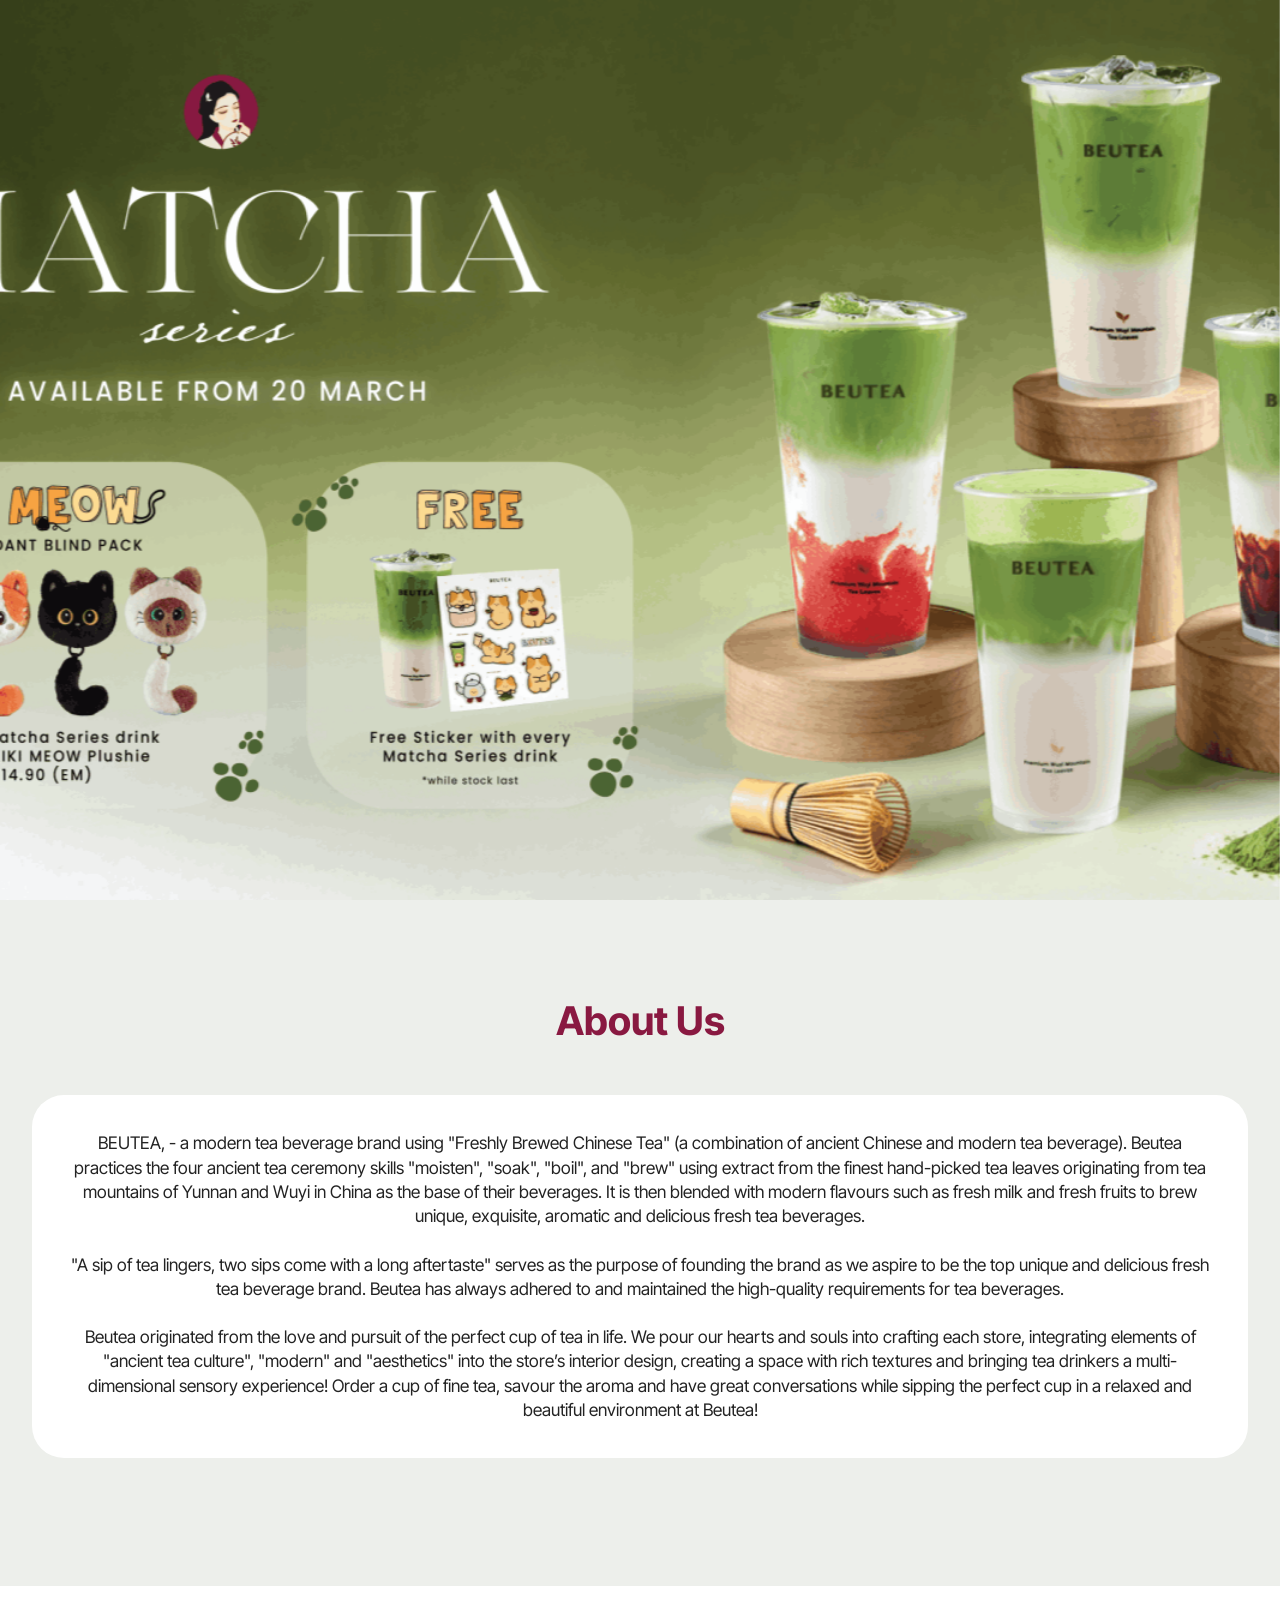
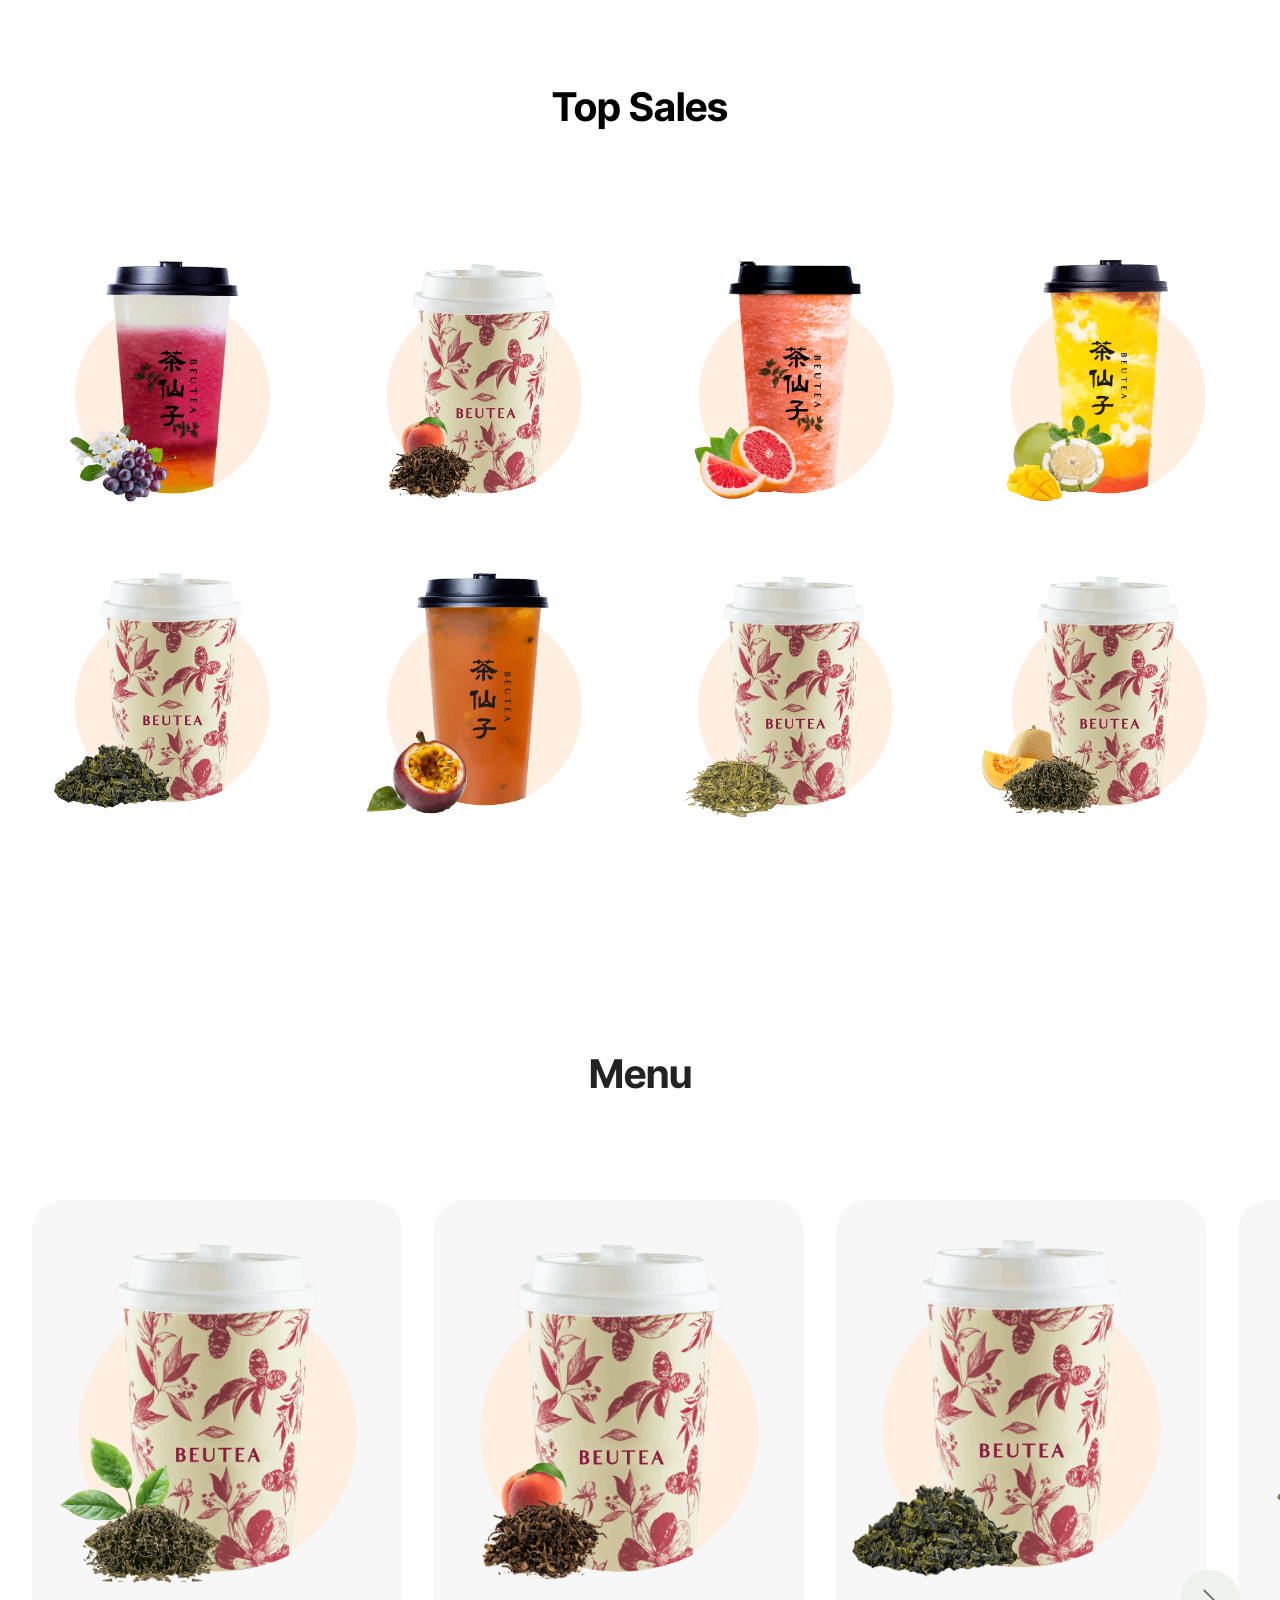
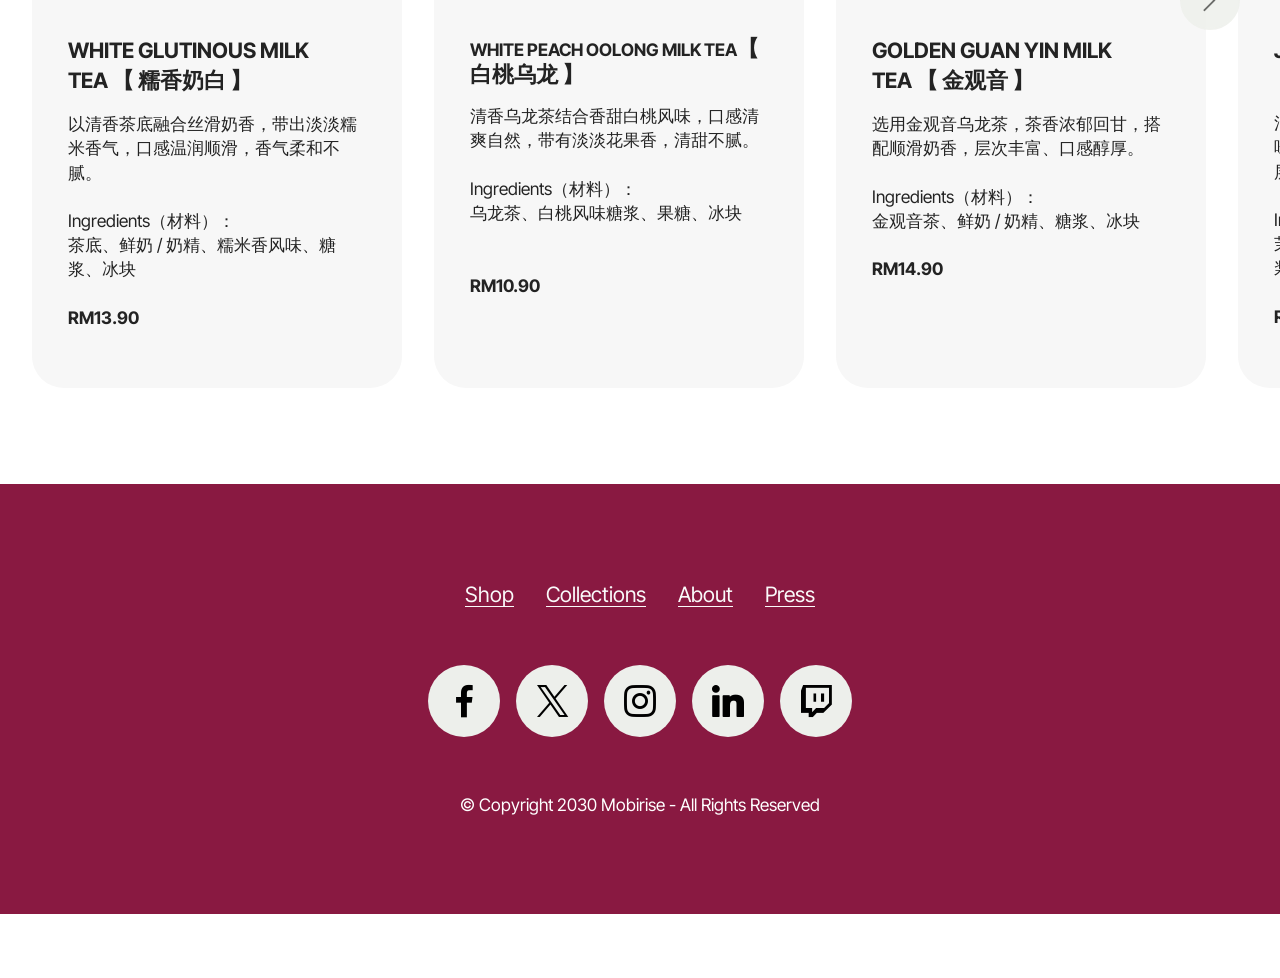
==== commit d00a5ee9: "create github pages" ====
--- a/index.html
+++ b/index.html
@@ -19,7 +19,7 @@
   <link rel="stylesheet" href="assets/theme/css/style.css">
   <link rel="preload" href="https://fonts.googleapis.com/css?family=Inter+Tight:100,200,300,400,500,600,700,800,900,100i,200i,300i,400i,500i,600i,700i,800i,900i&display=swap" as="style" onload="this.onload=null;this.rel='stylesheet'">
   <noscript><link rel="stylesheet" href="https://fonts.googleapis.com/css?family=Inter+Tight:100,200,300,400,500,600,700,800,900,100i,200i,300i,400i,500i,600i,700i,800i,900i&display=swap"></noscript>
-  <link rel="preload" as="style" href="assets/mobirise/css/mbr-additional.css?v=5X1EO0"><link rel="stylesheet" href="assets/mobirise/css/mbr-additional.css?v=5X1EO0" type="text/css">
+  <link rel="preload" as="style" href="assets/mobirise/css/mbr-additional.css?v=awzKuF"><link rel="stylesheet" href="assets/mobirise/css/mbr-additional.css?v=awzKuF" type="text/css">
 
   
   
@@ -433,7 +433,7 @@
             </div>
         </div>
     </div>
-</section><section class="display-7" style="padding: 0;align-items: center;justify-content: center;flex-wrap: wrap;    align-content: center;display: flex;position: relative;height: 4rem;"><a href="https://mobiri.se/4654943" style="flex: 1 1;height: 4rem;position: absolute;width: 100%;z-index: 1;"><img alt="" style="height: 4rem;" src="[data-uri]"></a><p style="margin: 0;text-align: center;" class="display-7">&#8204;</p><a style="z-index:1" href="https://mobirise.com/builder/ai-website-builder.html">Free AI Website Builder</a></section><script src="assets/bootstrap/js/bootstrap.bundle.min.js"></script>  <script src="assets/parallax/jarallax.js"></script>  <script src="assets/smoothscroll/smooth-scroll.js"></script>  <script src="assets/ytplayer/index.js"></script>  <script src="assets/embla/embla.min.js"></script>  <script src="assets/embla/script.js"></script>  <script src="assets/theme/js/script.js"></script>  
+</section><section class="display-7" style="padding: 0;align-items: center;justify-content: center;flex-wrap: wrap;    align-content: center;display: flex;position: relative;height: 4rem;"><a href="https://mobiri.se/4654943" style="flex: 1 1;height: 4rem;position: absolute;width: 100%;z-index: 1;"><img alt="" style="height: 4rem;" src="[data-uri]"></a><p style="margin: 0;text-align: center;" class="display-7">&#8204;</p><a style="z-index:1" href="https://mobirise.com">Mobirise.com </a></section><script src="assets/bootstrap/js/bootstrap.bundle.min.js"></script>  <script src="assets/parallax/jarallax.js"></script>  <script src="assets/smoothscroll/smooth-scroll.js"></script>  <script src="assets/ytplayer/index.js"></script>  <script src="assets/embla/embla.min.js"></script>  <script src="assets/embla/script.js"></script>  <script src="assets/theme/js/script.js"></script>  
   
   
  <div id="scrollToTop" class="scrollToTop mbr-arrow-up"><a style="text-align: center;"><i class="mbr-arrow-up-icon mbr-arrow-up-icon-cm cm-icon cm-icon-smallarrow-up"></i></a></div>
